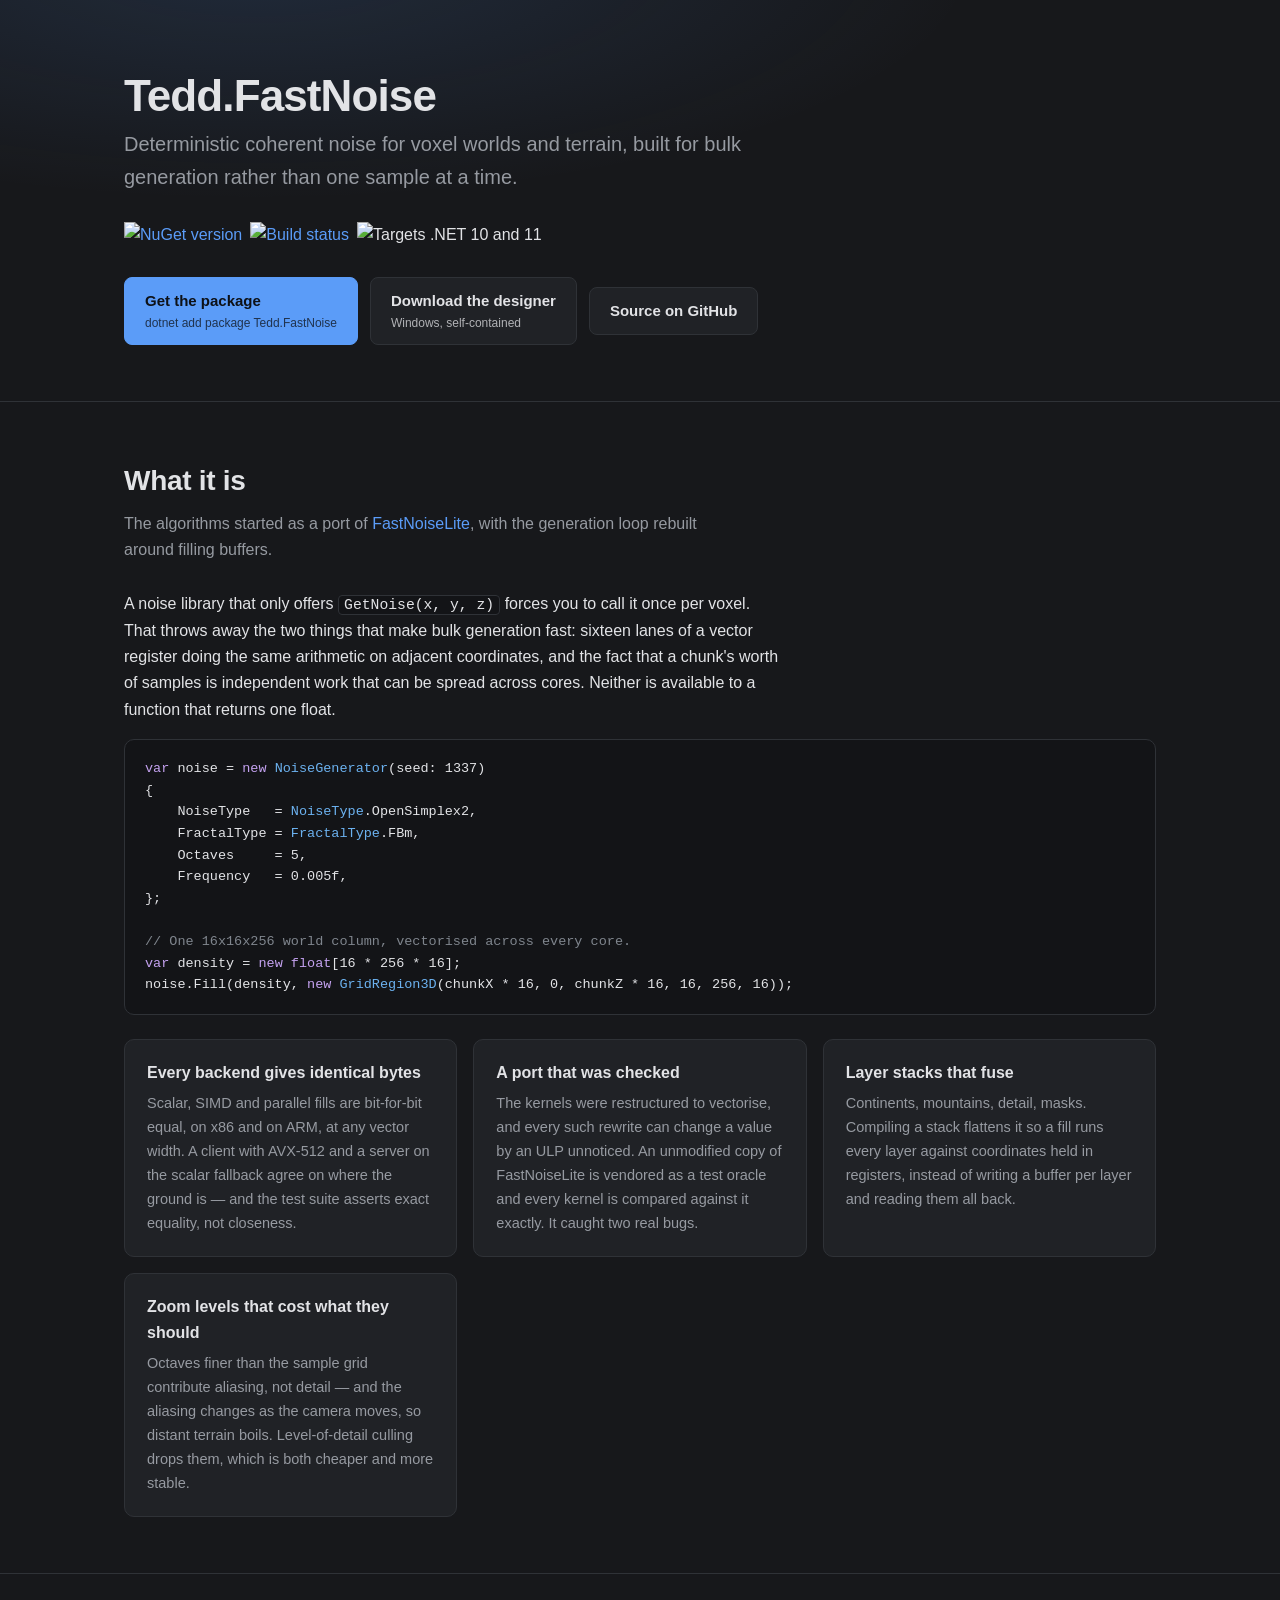
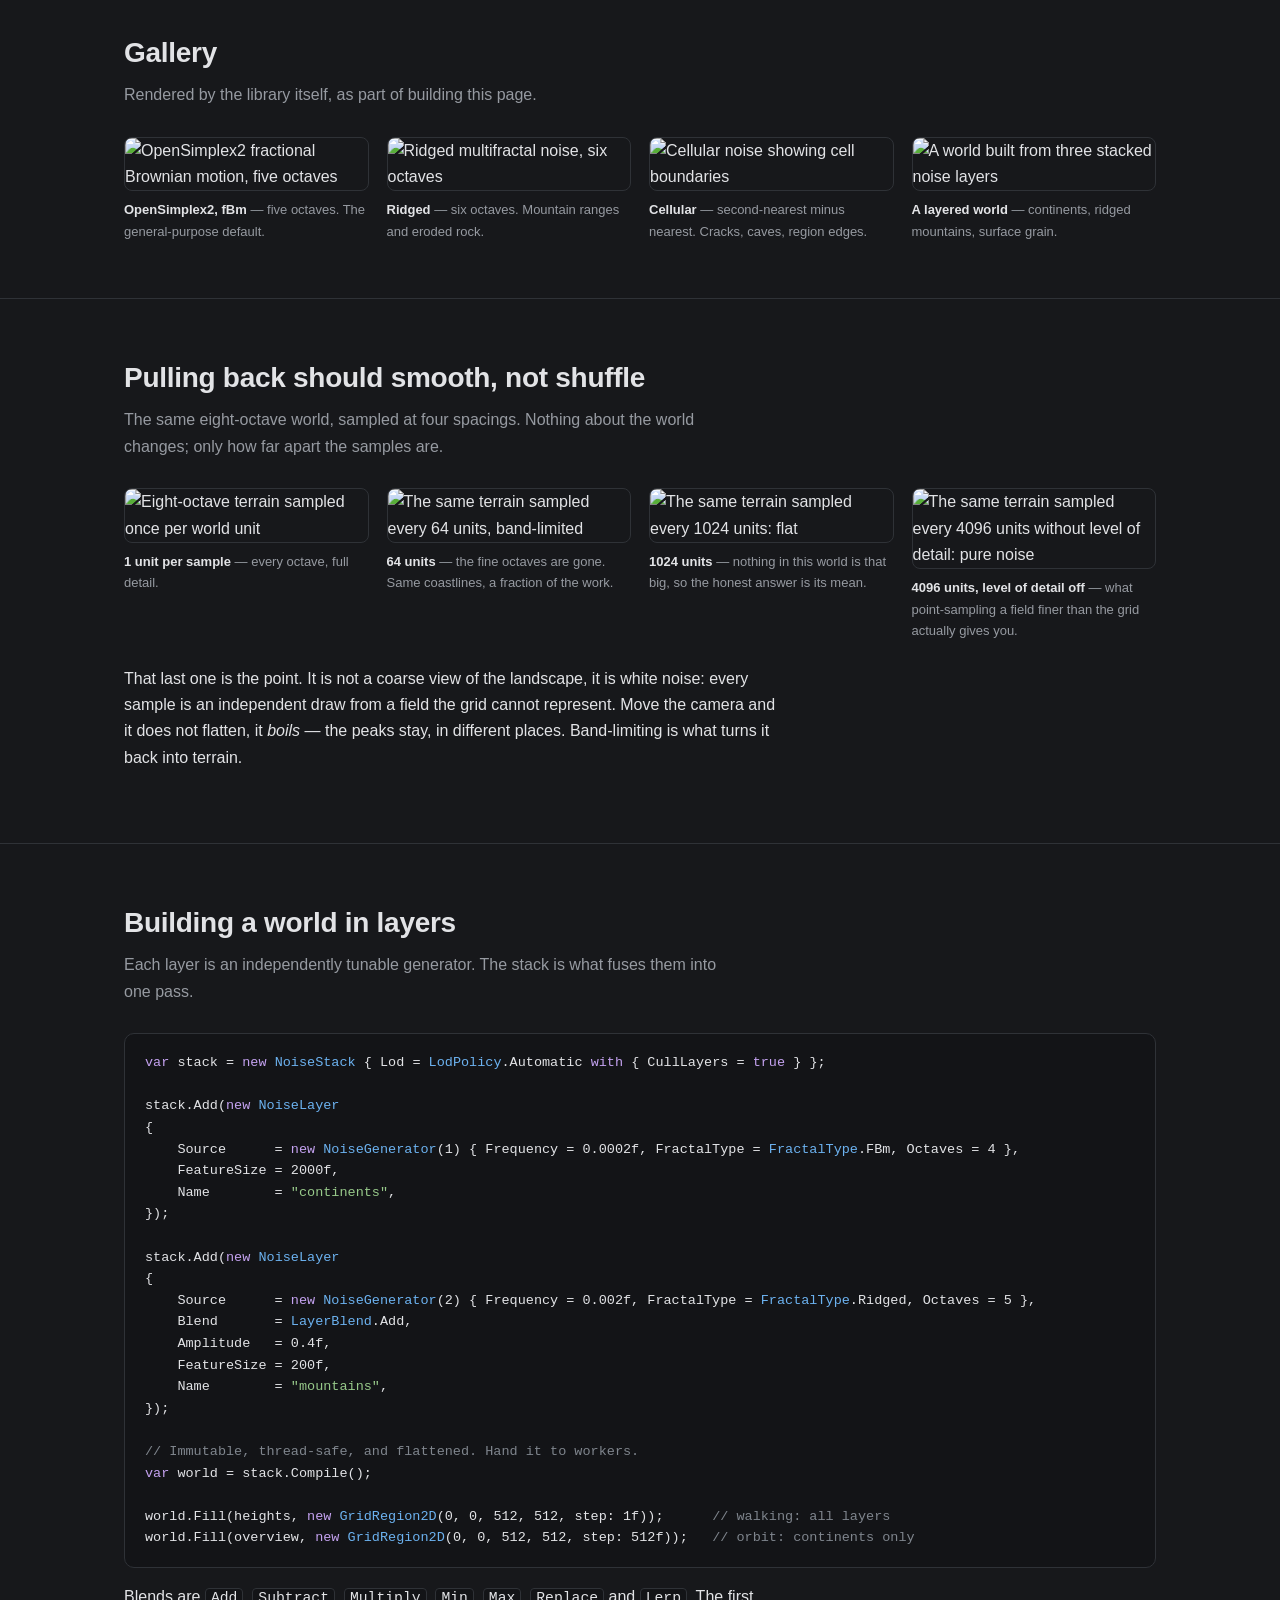
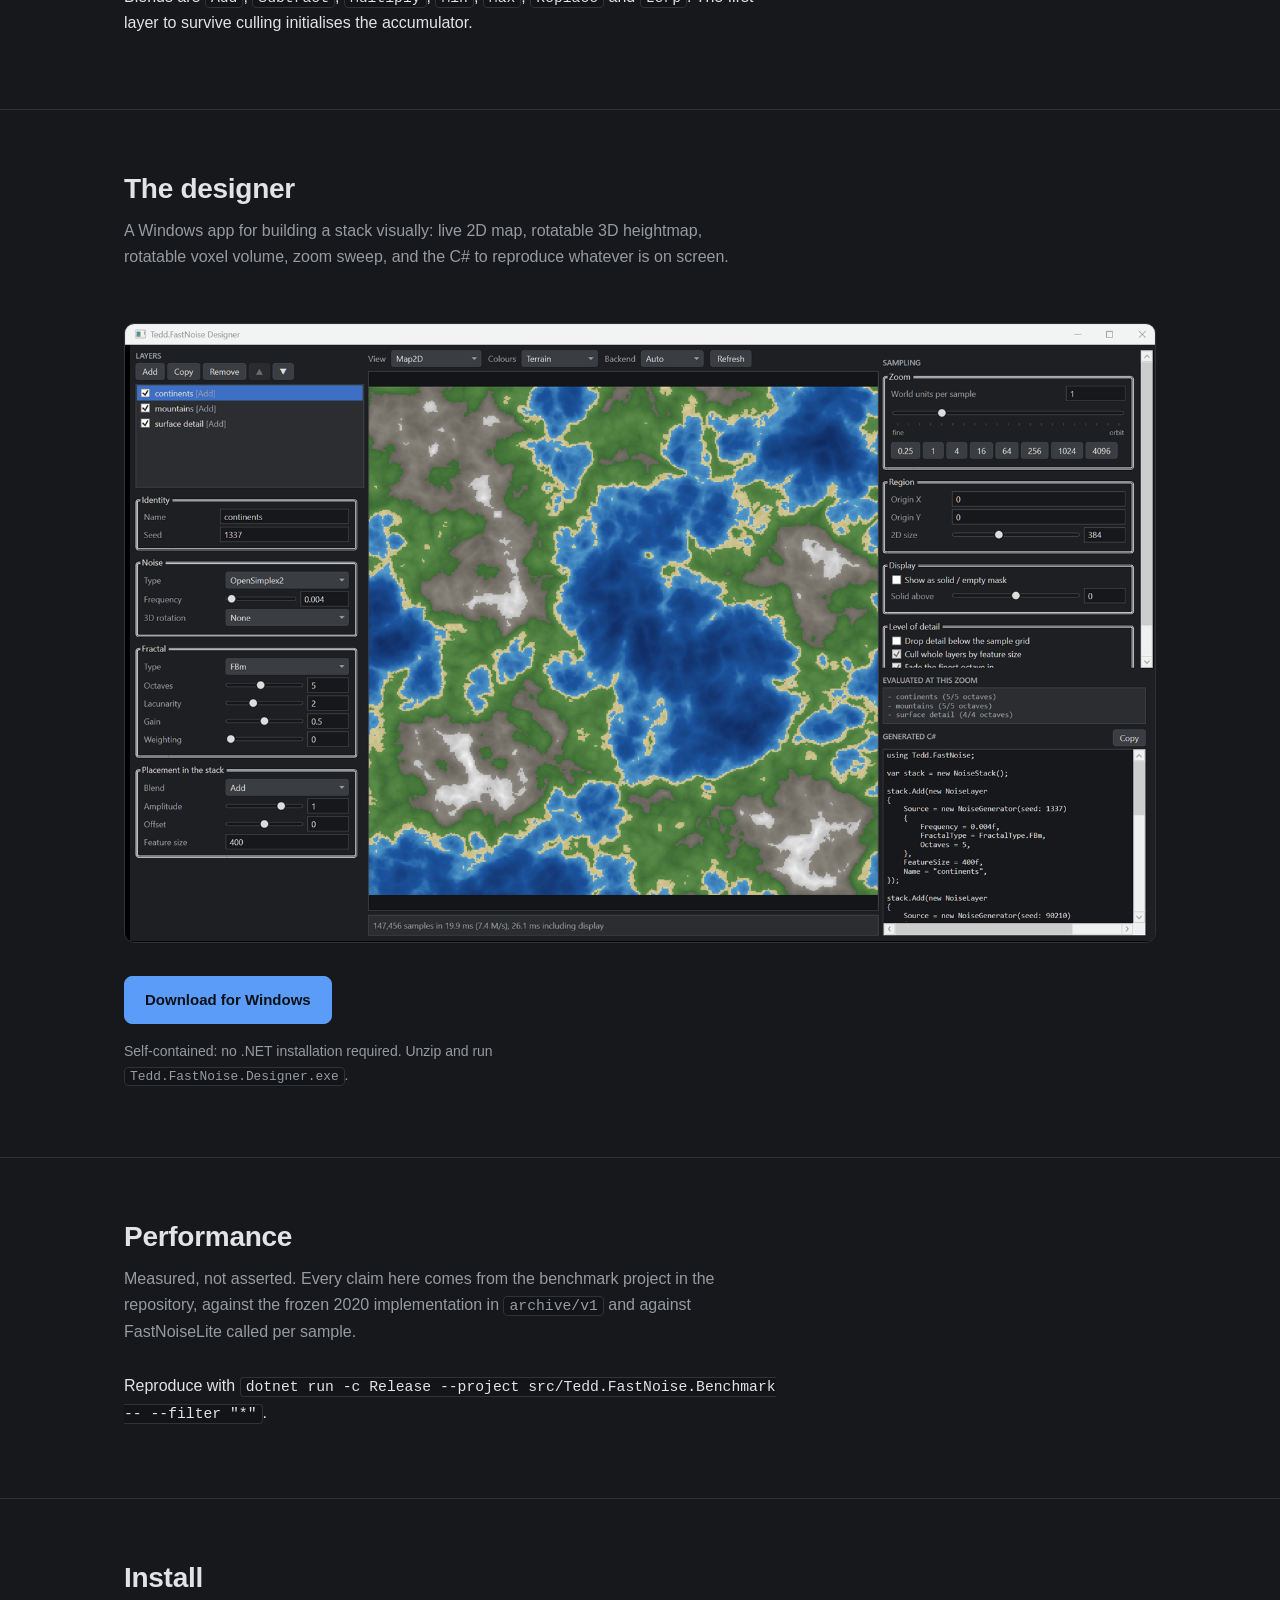
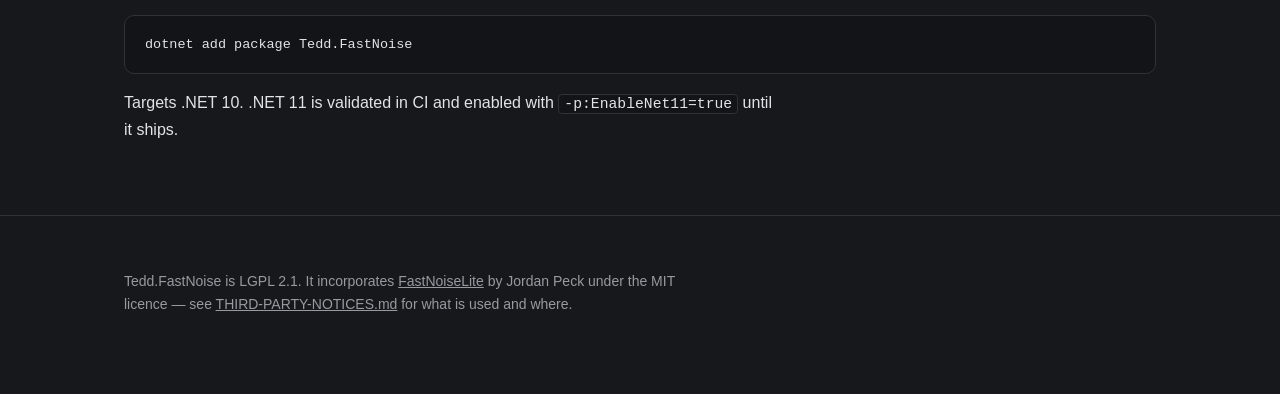
==== docs/index.html @ 41919109 "Keep fading past the base octave, so zooming out actually smooths Reported from the designer: at a s" ====
<!doctype html>
<html lang="en">
<head>
<meta charset="utf-8">
<meta name="viewport" content="width=device-width, initial-scale=1">
<title>Tedd.FastNoise — deterministic coherent noise for voxel worlds</title>
<meta name="description" content="Perlin, OpenSimplex2, Value and Cellular noise for .NET, built for bulk generation. SIMD and multi-core volume fills that are bit-identical across every backend.">
<link rel="stylesheet" href="style.css">
<link rel="icon" href="data:image/svg+xml,<svg xmlns='http://www.w3.org/2000/svg' viewBox='0 0 16 16'><rect width='16' height='16' fill='%235b9cf8'/></svg>">
</head>
<body>

<header class="hero">
  <div class="wrap">
    <h1>Tedd.FastNoise</h1>
    <p class="tagline">
      Deterministic coherent noise for voxel worlds and terrain, built for bulk generation rather than
      one sample at a time.
    </p>

    <div class="badges">
      <a href="https://www.nuget.org/packages/Tedd.FastNoise/"><img src="https://img.shields.io/nuget/v/Tedd.FastNoise.svg?style=flat-square&amp;color=5b9cf8" alt="NuGet version"></a>
      <a href="https://github.com/tedd/Tedd.FastNoise/actions/workflows/ci.yml"><img src="https://img.shields.io/github/actions/workflow/status/tedd/Tedd.FastNoise/ci.yml?style=flat-square&amp;label=build" alt="Build status"></a>
      <img src="https://img.shields.io/badge/.NET-10%20%7C%2011-5b9cf8?style=flat-square" alt="Targets .NET 10 and 11">
    </div>

    <div class="actions">
      <a class="button primary" href="https://www.nuget.org/packages/Tedd.FastNoise/">
        Get the package
        <span class="sub">dotnet add package Tedd.FastNoise</span>
      </a>
      <a class="button" href="https://github.com/tedd/Tedd.FastNoise/releases/latest/download/Tedd.FastNoise.Designer-win-x64.zip">
        Download the designer
        <span class="sub">Windows, self-contained</span>
      </a>
      <a class="button" href="https://github.com/tedd/Tedd.FastNoise">Source on GitHub</a>
    </div>
  </div>
</header>

<section id="what">
  <div class="wrap">
    <h2>What it is</h2>
    <p class="lede">
      The algorithms started as a port of
      <a href="https://github.com/Auburn/FastNoiseLite">FastNoiseLite</a>, with the generation loop
      rebuilt around filling buffers.
    </p>

    <p>
      A noise library that only offers <code>GetNoise(x, y, z)</code> forces you to call it once per
      voxel. That throws away the two things that make bulk generation fast: sixteen lanes of a
      vector register doing the same arithmetic on adjacent coordinates, and the fact that a chunk's
      worth of samples is independent work that can be spread across cores. Neither is available to
      a function that returns one float.
    </p>

    <pre><span class="k">var</span> noise = <span class="k">new</span> <span class="t">NoiseGenerator</span>(seed: 1337)
{
    NoiseType   = <span class="t">NoiseType</span>.OpenSimplex2,
    FractalType = <span class="t">FractalType</span>.FBm,
    Octaves     = 5,
    Frequency   = 0.005f,
};

<span class="c">// One 16x16x256 world column, vectorised across every core.</span>
<span class="k">var</span> density = <span class="k">new float</span>[16 * 256 * 16];
noise.Fill(density, <span class="k">new</span> <span class="t">GridRegion3D</span>(chunkX * 16, 0, chunkZ * 16, 16, 256, 16));</pre>

    <div class="cards">
      <div class="card">
        <h3>Every backend gives identical bytes</h3>
        <p>
          Scalar, SIMD and parallel fills are bit-for-bit equal, on x86 and on ARM, at any vector
          width. A client with AVX-512 and a server on the scalar fallback agree on where the ground
          is — and the test suite asserts exact equality, not closeness.
        </p>
      </div>
      <div class="card">
        <h3>A port that was checked</h3>
        <p>
          The kernels were restructured to vectorise, and every such rewrite can change a value by an
          ULP unnoticed. An unmodified copy of FastNoiseLite is vendored as a test oracle and every
          kernel is compared against it exactly. It caught two real bugs.
        </p>
      </div>
      <div class="card">
        <h3>Layer stacks that fuse</h3>
        <p>
          Continents, mountains, detail, masks. Compiling a stack flattens it so a fill runs every
          layer against coordinates held in registers, instead of writing a buffer per layer and
          reading them all back.
        </p>
      </div>
      <div class="card">
        <h3>Zoom levels that cost what they should</h3>
        <p>
          Octaves finer than the sample grid contribute aliasing, not detail — and the aliasing
          changes as the camera moves, so distant terrain boils. Level-of-detail culling drops them,
          which is both cheaper and more stable.
        </p>
      </div>
    </div>
  </div>
</section>

<section id="gallery">
  <div class="wrap">
    <h2>Gallery</h2>
    <p class="lede">Rendered by the library itself, as part of building this page.</p>

    <div class="gallery">
      <figure>
        <img src="gallery/opensimplex2.png" alt="OpenSimplex2 fractional Brownian motion, five octaves">
        <figcaption><strong>OpenSimplex2, fBm</strong> — five octaves. The general-purpose default.</figcaption>
      </figure>
      <figure>
        <img src="gallery/ridged.png" alt="Ridged multifractal noise, six octaves">
        <figcaption><strong>Ridged</strong> — six octaves. Mountain ranges and eroded rock.</figcaption>
      </figure>
      <figure>
        <img src="gallery/cellular.png" alt="Cellular noise showing cell boundaries">
        <figcaption><strong>Cellular</strong> — second-nearest minus nearest. Cracks, caves, region edges.</figcaption>
      </figure>
      <figure>
        <img src="gallery/layered-world.png" alt="A world built from three stacked noise layers">
        <figcaption><strong>A layered world</strong> — continents, ridged mountains, surface grain.</figcaption>
      </figure>
    </div>
  </div>
</section>

<section id="zoom">
  <div class="wrap">
    <h2>Pulling back should smooth, not shuffle</h2>
    <p class="lede">
      The same eight-octave world, sampled at four spacings. Nothing about the world changes; only
      how far apart the samples are.
    </p>

    <div class="gallery">
      <figure>
        <img src="gallery/lod-1.png" alt="Eight-octave terrain sampled once per world unit">
        <figcaption><strong>1 unit per sample</strong> &mdash; every octave, full detail.</figcaption>
      </figure>
      <figure>
        <img src="gallery/lod-64.png" alt="The same terrain sampled every 64 units, band-limited">
        <figcaption><strong>64 units</strong> &mdash; the fine octaves are gone. Same coastlines, a fraction of the work.</figcaption>
      </figure>
      <figure>
        <img src="gallery/lod-1024.png" alt="The same terrain sampled every 1024 units: flat">
        <figcaption><strong>1024 units</strong> &mdash; nothing in this world is that big, so the honest answer is its mean.</figcaption>
      </figure>
      <figure>
        <img src="gallery/lod-off-4096.png" alt="The same terrain sampled every 4096 units without level of detail: pure noise">
        <figcaption><strong>4096 units, level of detail off</strong> &mdash; what point-sampling a field finer than the grid actually gives you.</figcaption>
      </figure>
    </div>

    <p style="margin-top:24px">
      That last one is the point. It is not a coarse view of the landscape, it is white noise: every
      sample is an independent draw from a field the grid cannot represent. Move the camera and it
      does not flatten, it <em>boils</em> &mdash; the peaks stay, in different places. Band-limiting is
      what turns it back into terrain.
    </p>
  </div>
</section>

<section id="layers">
  <div class="wrap">
    <h2>Building a world in layers</h2>
    <p class="lede">
      Each layer is an independently tunable generator. The stack is what fuses them into one pass.
    </p>

    <pre><span class="k">var</span> stack = <span class="k">new</span> <span class="t">NoiseStack</span> { Lod = <span class="t">LodPolicy</span>.Automatic <span class="k">with</span> { CullLayers = <span class="k">true</span> } };

stack.Add(<span class="k">new</span> <span class="t">NoiseLayer</span>
{
    Source      = <span class="k">new</span> <span class="t">NoiseGenerator</span>(1) { Frequency = 0.0002f, FractalType = <span class="t">FractalType</span>.FBm, Octaves = 4 },
    FeatureSize = 2000f,
    Name        = <span class="s">"continents"</span>,
});

stack.Add(<span class="k">new</span> <span class="t">NoiseLayer</span>
{
    Source      = <span class="k">new</span> <span class="t">NoiseGenerator</span>(2) { Frequency = 0.002f, FractalType = <span class="t">FractalType</span>.Ridged, Octaves = 5 },
    Blend       = <span class="t">LayerBlend</span>.Add,
    Amplitude   = 0.4f,
    FeatureSize = 200f,
    Name        = <span class="s">"mountains"</span>,
});

<span class="c">// Immutable, thread-safe, and flattened. Hand it to workers.</span>
<span class="k">var</span> world = stack.Compile();

world.Fill(heights, <span class="k">new</span> <span class="t">GridRegion2D</span>(0, 0, 512, 512, step: 1f));      <span class="c">// walking: all layers</span>
world.Fill(overview, <span class="k">new</span> <span class="t">GridRegion2D</span>(0, 0, 512, 512, step: 512f));   <span class="c">// orbit: continents only</span></pre>

    <p>
      Blends are <code>Add</code>, <code>Subtract</code>, <code>Multiply</code>, <code>Min</code>,
      <code>Max</code>, <code>Replace</code> and <code>Lerp</code>. The first layer to survive culling
      initialises the accumulator.
    </p>
  </div>
</section>

<section id="designer">
  <div class="wrap">
    <h2>The designer</h2>
    <p class="lede">
      A Windows app for building a stack visually: live 2D map, rotatable 3D heightmap, rotatable
      voxel volume, zoom sweep, and the C# to reproduce whatever is on screen.
    </p>

    <img class="shot" src="designer.png" alt="The Tedd.FastNoise designer showing a layered terrain map, layer settings and generated C# code">

    <p style="margin-top:24px">
      <a class="button primary" href="https://github.com/tedd/Tedd.FastNoise/releases/latest/download/Tedd.FastNoise.Designer-win-x64.zip">Download for Windows</a>
    </p>
    <p style="color:var(--muted);font-size:14px">
      Self-contained: no .NET installation required. Unzip and run
      <code>Tedd.FastNoise.Designer.exe</code>.
    </p>
  </div>
</section>

<section id="performance">
  <div class="wrap">
    <h2>Performance</h2>
    <p class="lede">
      Measured, not asserted. Every claim here comes from the benchmark project in the repository,
      against the frozen 2020 implementation in <code>archive/v1</code> and against FastNoiseLite
      called per sample.
    </p>

    <!-- PERFORMANCE_TABLE -->

    <p style="margin-top:24px">
      Reproduce with
      <code>dotnet run -c Release --project src/Tedd.FastNoise.Benchmark -- --filter "*"</code>.
    </p>
  </div>
</section>

<section id="install">
  <div class="wrap">
    <h2>Install</h2>
    <pre>dotnet add package Tedd.FastNoise</pre>
    <p>
      Targets .NET 10. .NET 11 is validated in CI and enabled with
      <code>-p:EnableNet11=true</code> until it ships.
    </p>
  </div>
</section>

<footer>
  <div class="wrap">
    <p>
      Tedd.FastNoise is LGPL 2.1. It incorporates
      <a href="https://github.com/Auburn/FastNoiseLite">FastNoiseLite</a> by Jordan Peck under the
      MIT licence — see
      <a href="https://github.com/tedd/Tedd.FastNoise/blob/master/THIRD-PARTY-NOTICES.md">THIRD-PARTY-NOTICES.md</a>
      for what is used and where.
    </p>
  </div>
</footer>

</body>
</html>
---- docs/style.css ----
:root {
    color-scheme: dark;

    --bg: #17181b;
    --bg-raised: #202226;
    --bg-code: #131417;
    --border: #2f3237;
    --text: #e2e3e6;
    --muted: #969aa1;
    --accent: #5b9cf8;
    --accent-dim: #2b4a78;
    --green: #6cc47f;

    --radius: 10px;
    --measure: 1080px;
}

* {
    box-sizing: border-box;
}

html {
    scroll-behavior: smooth;
}

body {
    margin: 0;
    background: var(--bg);
    color: var(--text);
    font: 16px/1.65 -apple-system, BlinkMacSystemFont, "Segoe UI", Roboto, "Helvetica Neue", Arial, sans-serif;
    -webkit-font-smoothing: antialiased;
}

a {
    color: var(--accent);
    text-decoration: none;
}

a:hover {
    text-decoration: underline;
}

.wrap {
    max-width: var(--measure);
    margin: 0 auto;
    padding: 0 24px;
}

/* ---------------------------------------------------------------- header */

header.hero {
    border-bottom: 1px solid var(--border);
    background:
        radial-gradient(1200px 400px at 20% -10%, rgba(91, 156, 248, 0.14), transparent 60%),
        var(--bg);
    padding: 72px 0 56px;
}

.hero h1 {
    margin: 0 0 8px;
    font-size: 44px;
    letter-spacing: -0.02em;
    line-height: 1.1;
}

.hero .tagline {
    margin: 0 0 28px;
    font-size: 20px;
    color: var(--muted);
    max-width: 60ch;
}

.badges {
    display: flex;
    gap: 8px;
    flex-wrap: wrap;
    margin-bottom: 28px;
}

.actions {
    display: flex;
    gap: 12px;
    flex-wrap: wrap;
    align-items: center;
}

.button {
    display: inline-block;
    padding: 11px 20px;
    border-radius: 8px;
    border: 1px solid var(--border);
    background: var(--bg-raised);
    color: var(--text);
    font-weight: 600;
    font-size: 15px;
}

.button:hover {
    background: #282b30;
    text-decoration: none;
}

.button.primary {
    background: var(--accent);
    border-color: var(--accent);
    color: #0d1117;
}

.button.primary:hover {
    background: #74acfa;
}

.button .sub {
    display: block;
    font-weight: 400;
    font-size: 12px;
    opacity: 0.75;
}

/* ---------------------------------------------------------------- layout */

section {
    padding: 56px 0;
    border-bottom: 1px solid var(--border);
}

section:last-of-type {
    border-bottom: none;
}

h2 {
    margin: 0 0 6px;
    font-size: 28px;
    letter-spacing: -0.01em;
}

h3 {
    margin: 28px 0 8px;
    font-size: 18px;
}

.lede {
    color: var(--muted);
    margin: 0 0 28px;
    max-width: 70ch;
}

p {
    max-width: 74ch;
}

/* ---------------------------------------------------------------- code */

pre {
    background: var(--bg-code);
    border: 1px solid var(--border);
    border-radius: var(--radius);
    padding: 18px 20px;
    overflow-x: auto;
    font: 13.5px/1.6 ui-monospace, SFMono-Regular, "SF Mono", Menlo, Consolas, monospace;
}

code {
    font-family: ui-monospace, SFMono-Regular, "SF Mono", Menlo, Consolas, monospace;
    font-size: 0.92em;
}

p code,
li code,
td code {
    background: var(--bg-code);
    border: 1px solid var(--border);
    border-radius: 4px;
    padding: 1px 5px;
}

pre .c {
    color: #7f858d;
}

pre .k {
    color: #c4a2f0;
}

pre .s {
    color: #97c98a;
}

pre .t {
    color: #6cb2f0;
}

/* ---------------------------------------------------------------- cards */

.cards {
    display: grid;
    grid-template-columns: repeat(auto-fit, minmax(280px, 1fr));
    gap: 16px;
    margin-top: 24px;
}

.card {
    background: var(--bg-raised);
    border: 1px solid var(--border);
    border-radius: var(--radius);
    padding: 20px 22px;
}

.card h3 {
    margin: 0 0 6px;
    font-size: 16px;
}

.card p {
    margin: 0;
    color: var(--muted);
    font-size: 14.5px;
}

/* ---------------------------------------------------------------- gallery */

.gallery {
    display: grid;
    grid-template-columns: repeat(auto-fit, minmax(220px, 1fr));
    gap: 18px;
    margin-top: 24px;
}

.gallery figure {
    margin: 0;
}

.gallery img {
    width: 100%;
    display: block;
    border-radius: 8px;
    border: 1px solid var(--border);
    image-rendering: auto;
}

.gallery figcaption {
    margin-top: 8px;
    font-size: 13px;
    color: var(--muted);
}

.gallery figcaption strong {
    color: var(--text);
    font-weight: 600;
}

.shot {
    width: 100%;
    border-radius: var(--radius);
    border: 1px solid var(--border);
    margin-top: 24px;
}

/* ---------------------------------------------------------------- tables */

.scroll {
    overflow-x: auto;
}

table {
    border-collapse: collapse;
    width: 100%;
    margin-top: 20px;
    font-size: 14.5px;
}

th,
td {
    text-align: left;
    padding: 9px 14px;
    border-bottom: 1px solid var(--border);
    white-space: nowrap;
}

th {
    color: var(--muted);
    font-weight: 600;
    font-size: 13px;
    text-transform: uppercase;
    letter-spacing: 0.04em;
}

tbody tr:hover {
    background: var(--bg-raised);
}

td.num {
    text-align: right;
    font-variant-numeric: tabular-nums;
}

.win {
    color: var(--green);
    font-weight: 600;
}

/* ---------------------------------------------------------------- footer */

footer {
    padding: 40px 0 64px;
    color: var(--muted);
    font-size: 14px;
    border-top: 1px solid var(--border);
}

footer a {
    color: var(--muted);
    text-decoration: underline;
}

@media (max-width: 640px) {
    .hero h1 {
        font-size: 34px;
    }

    .hero .tagline {
        font-size: 17px;
    }
}
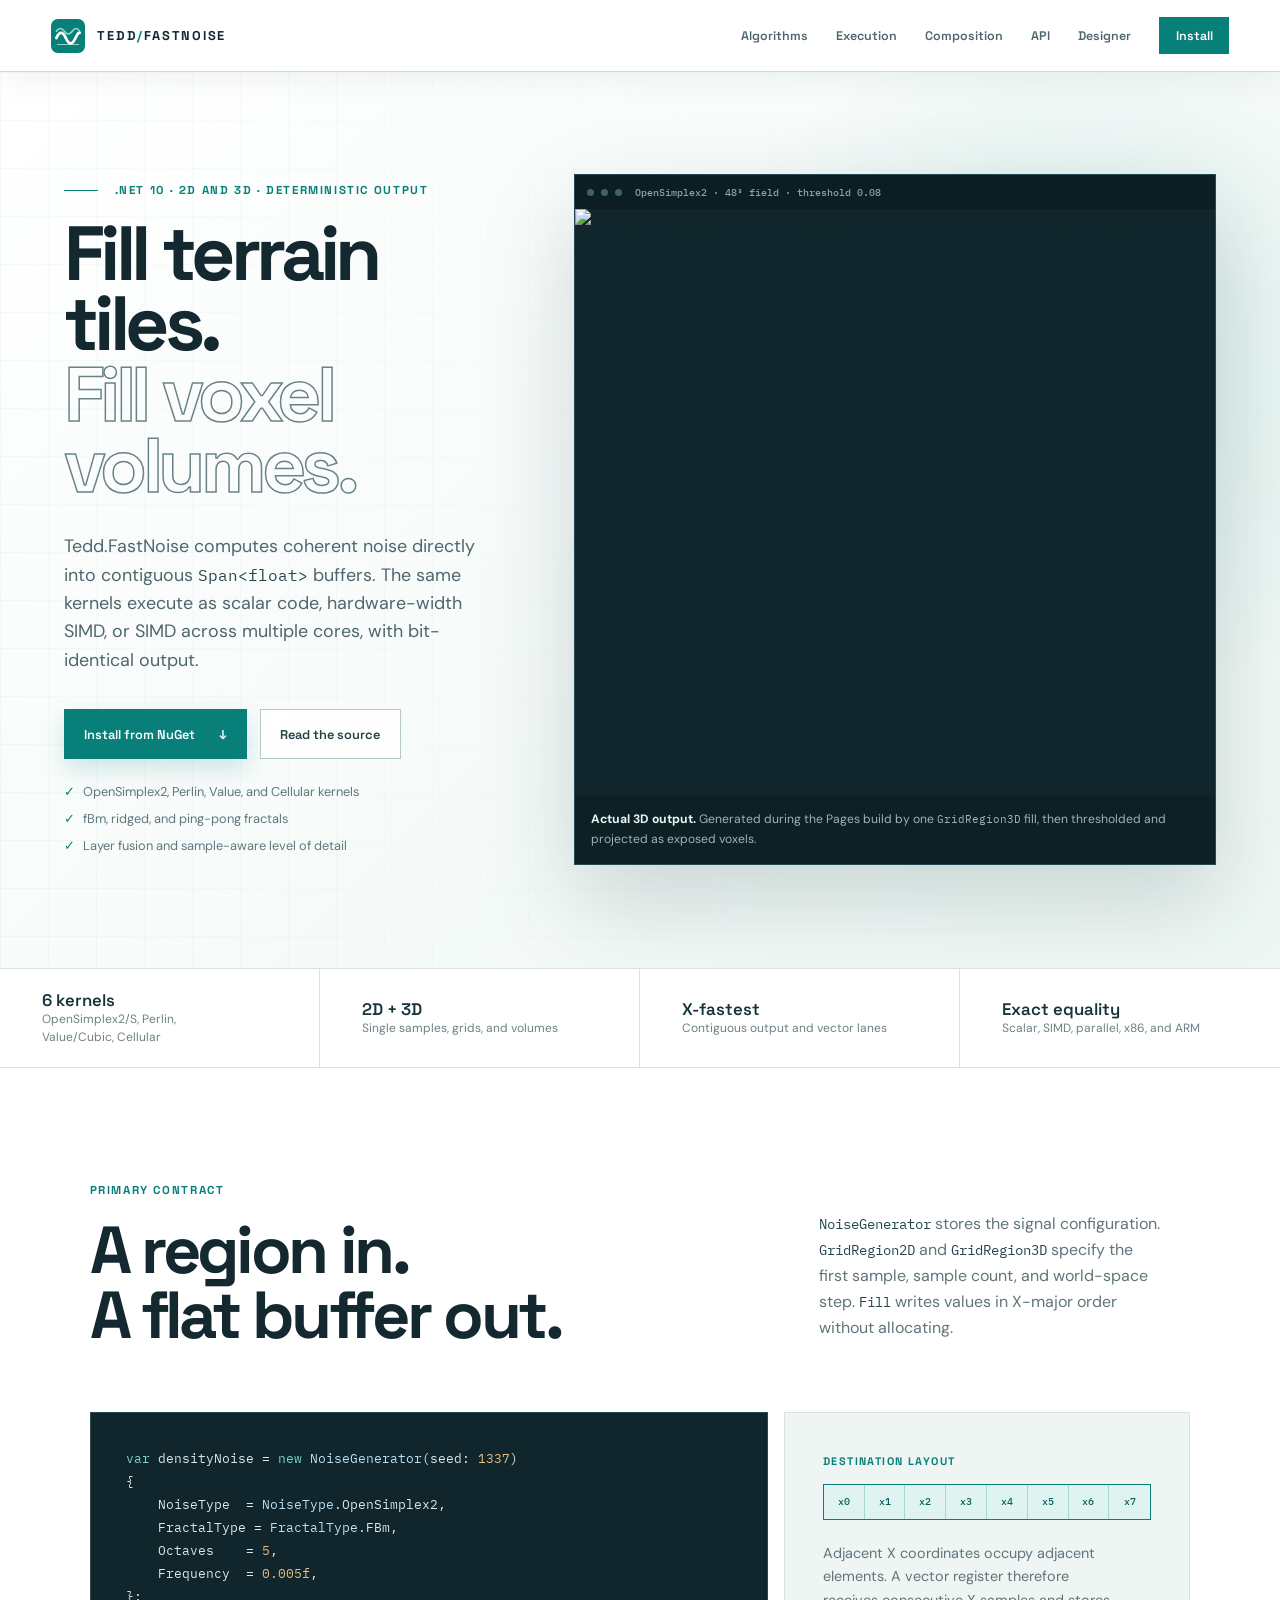
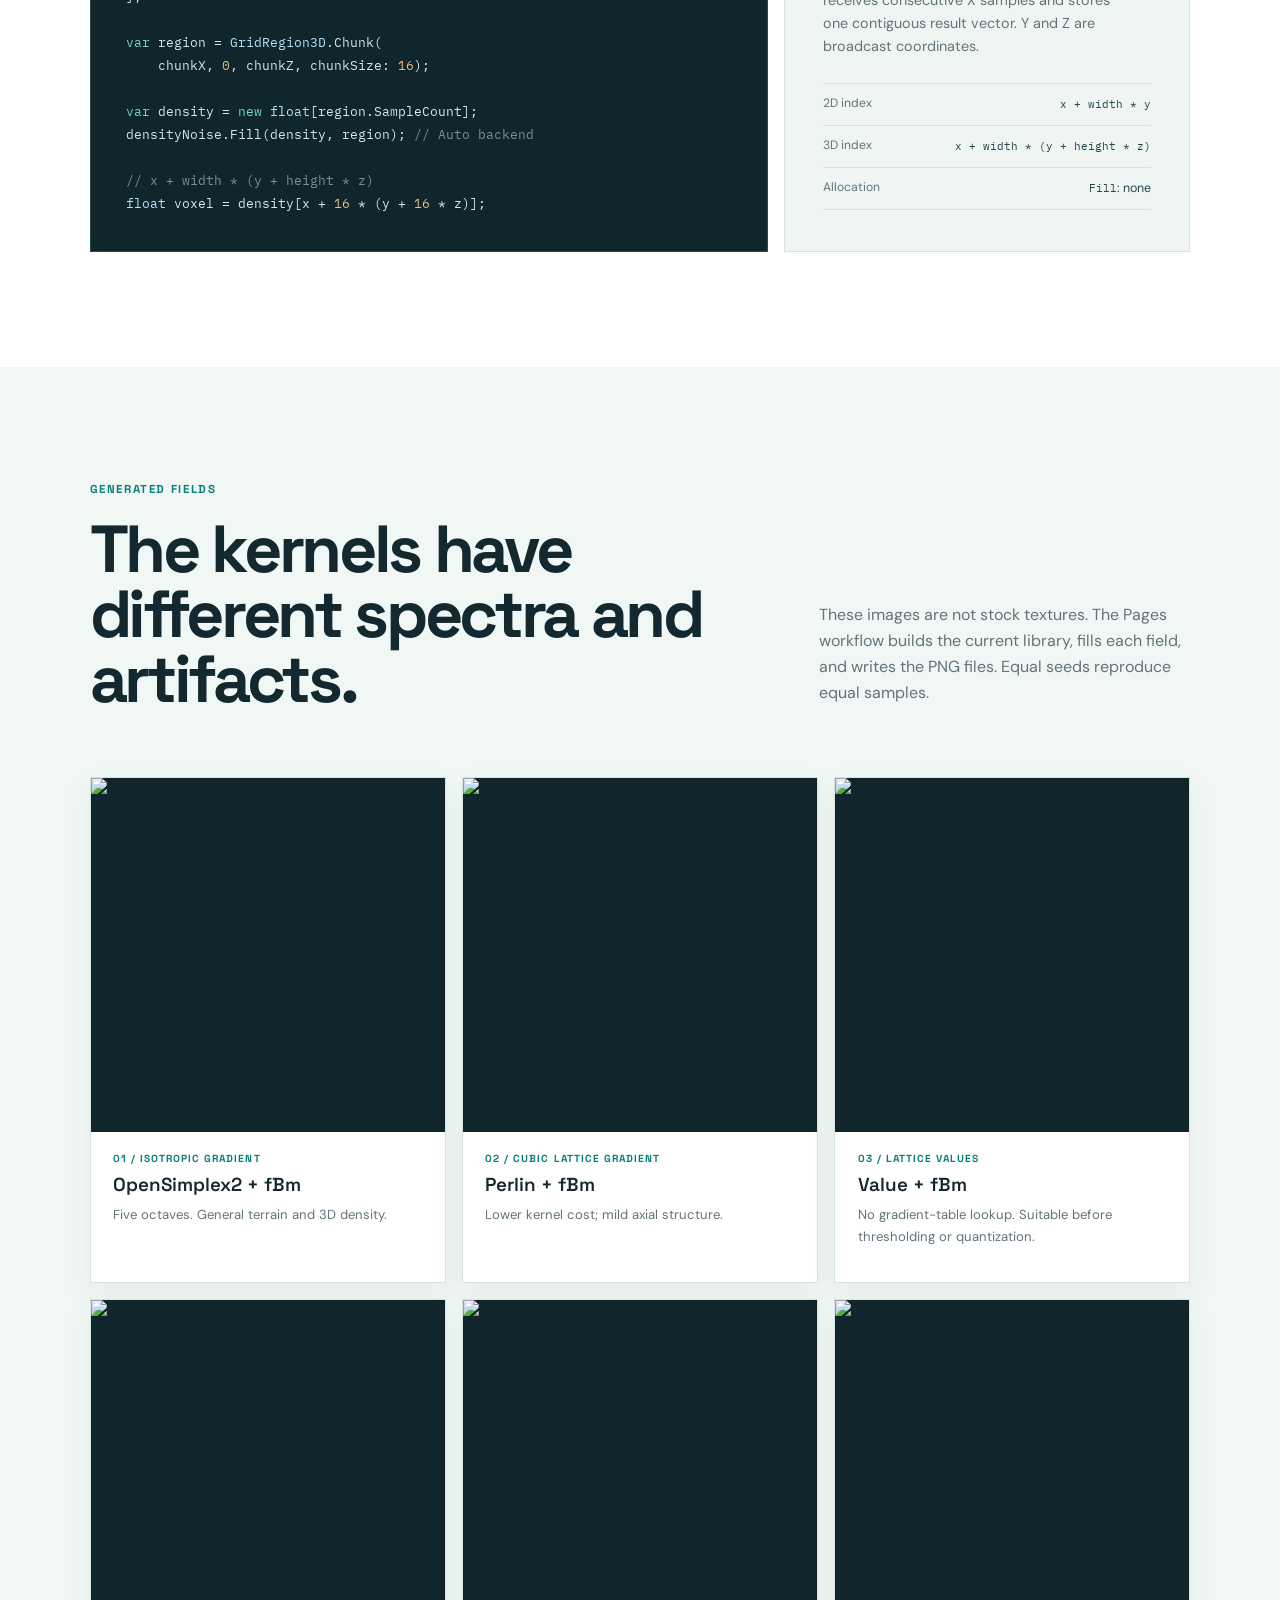
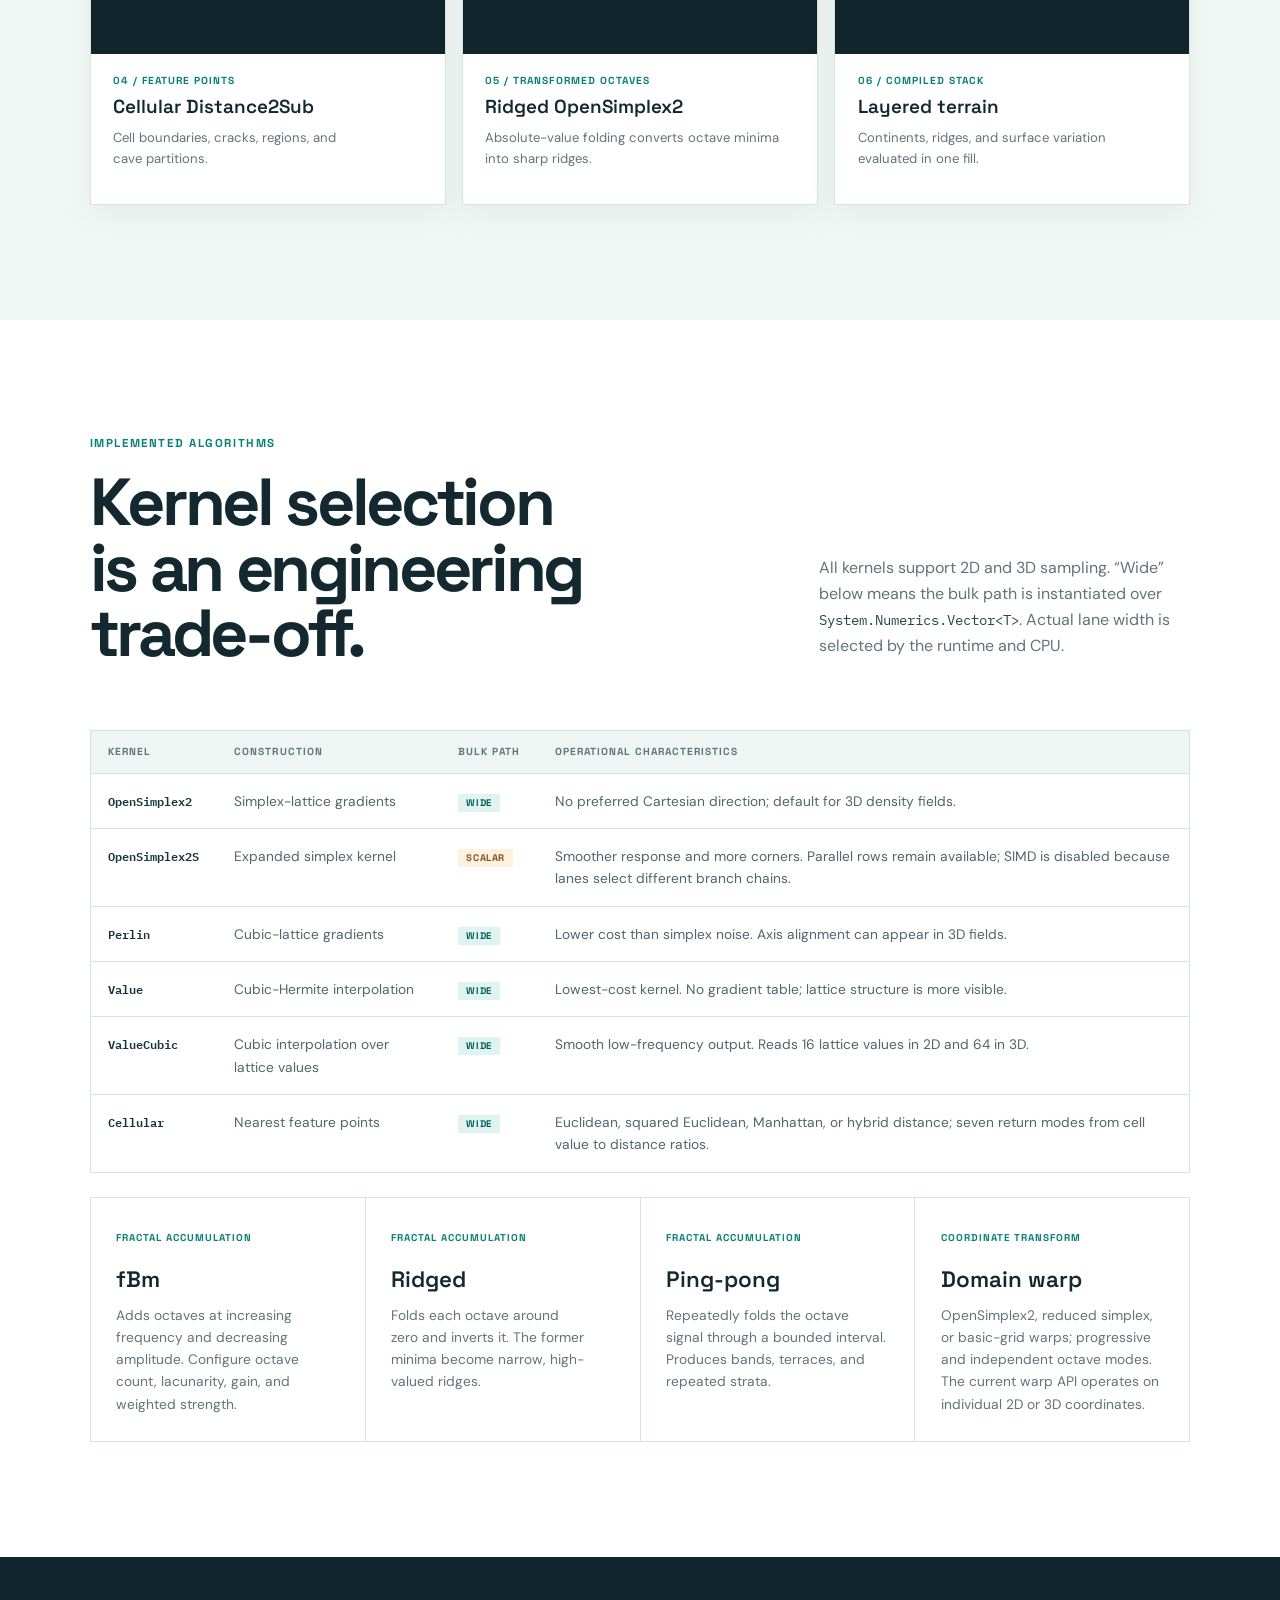
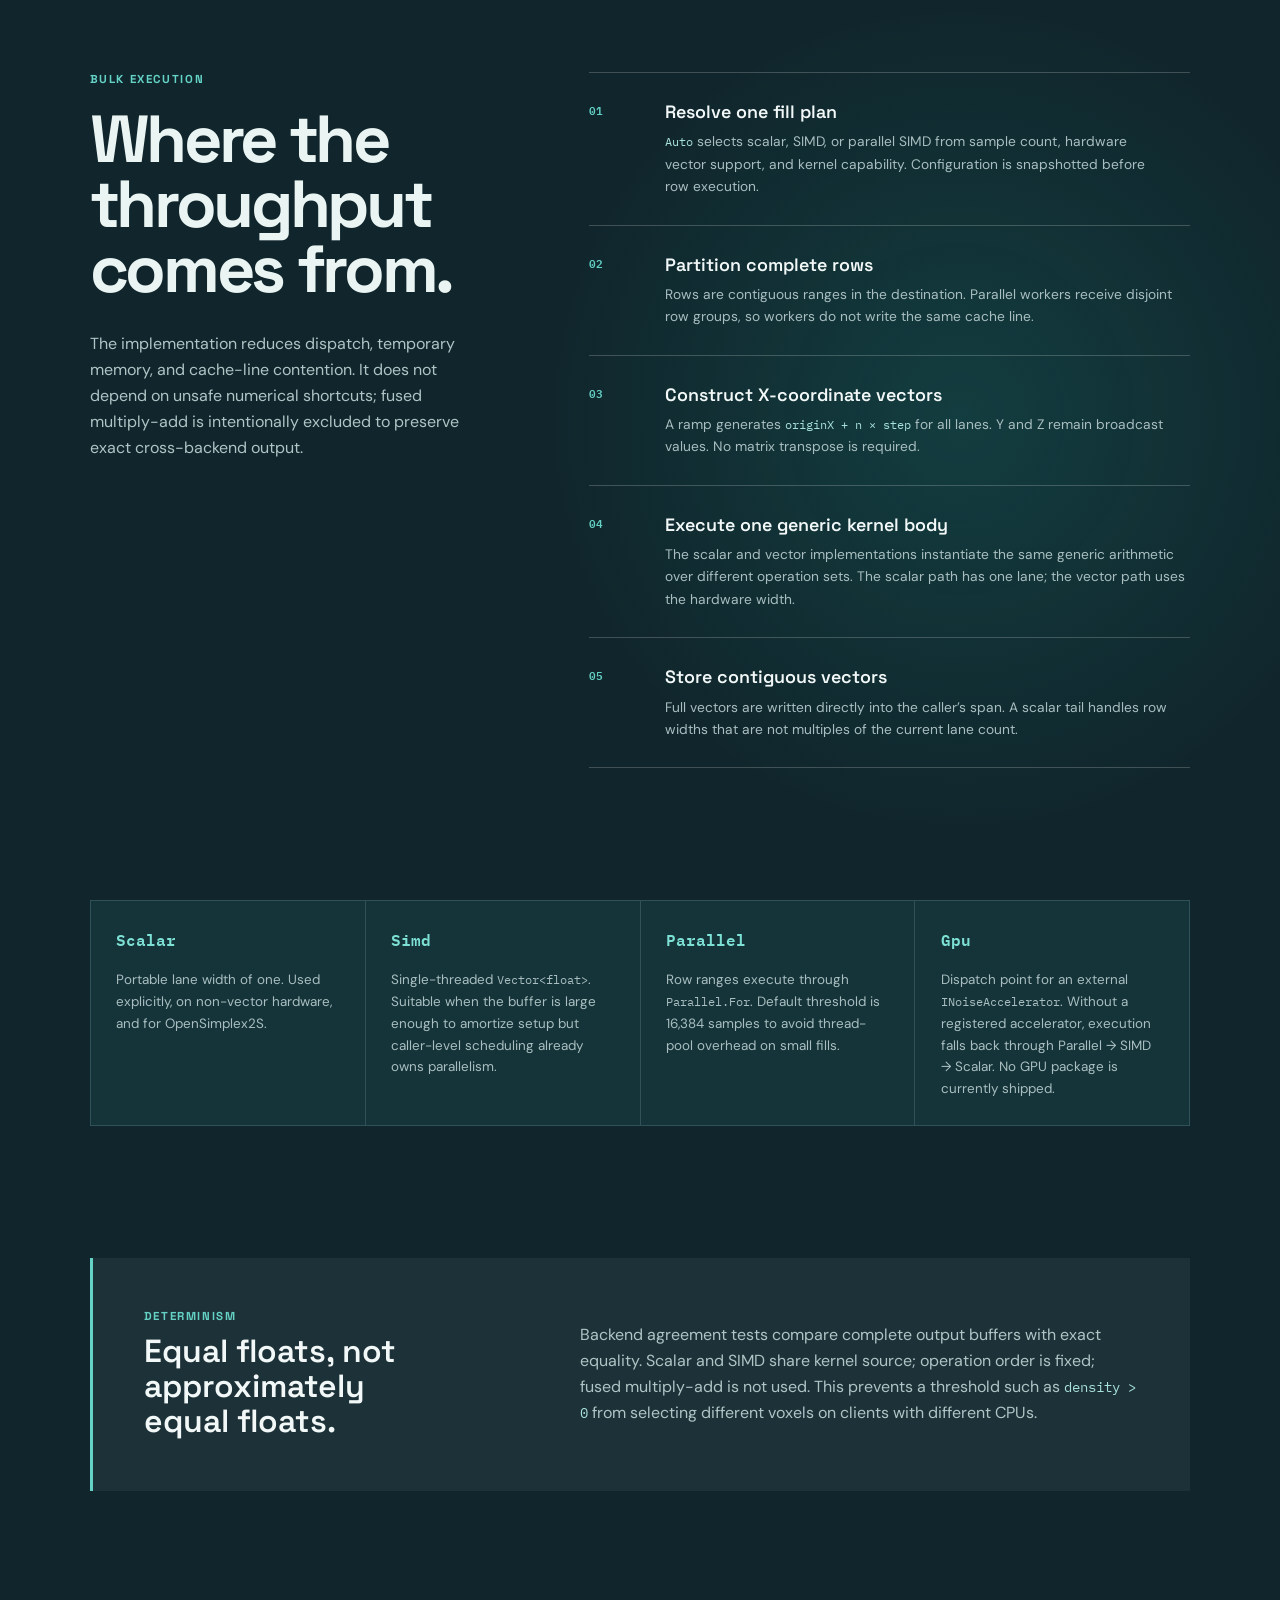
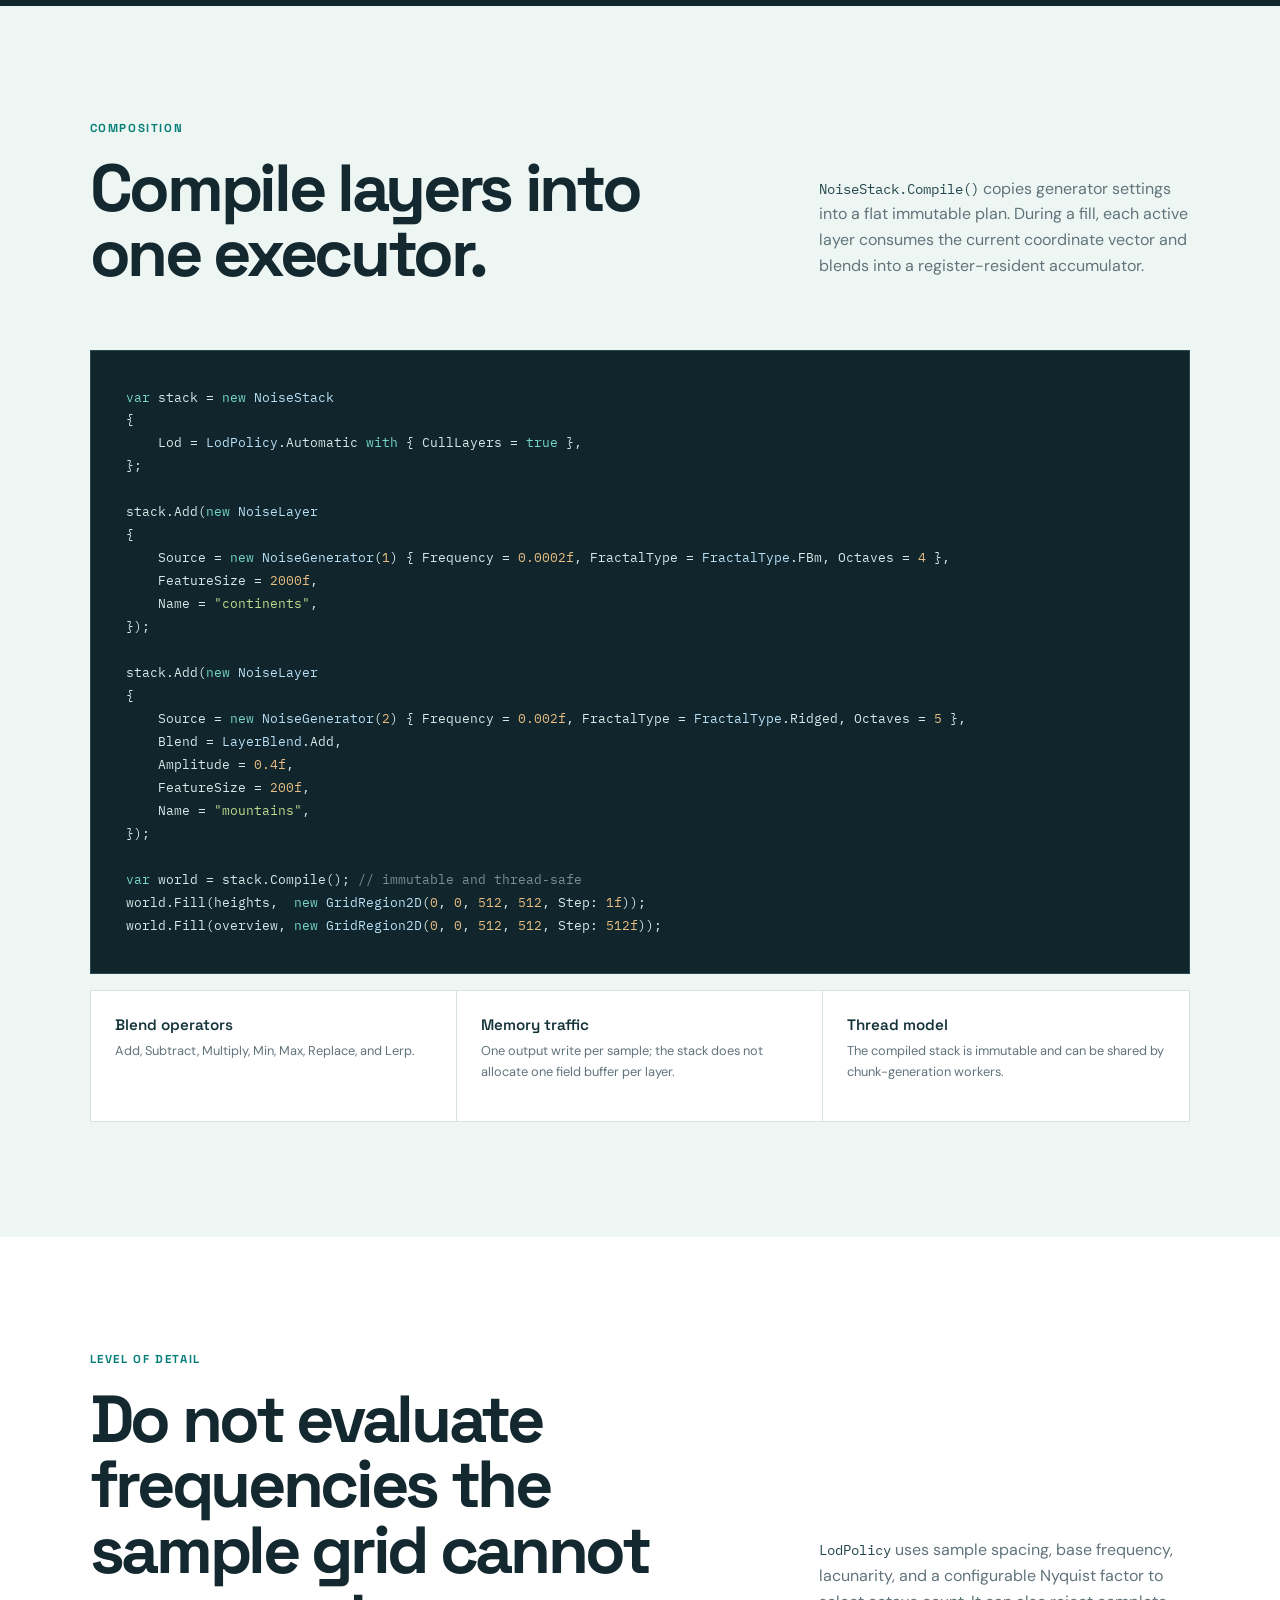
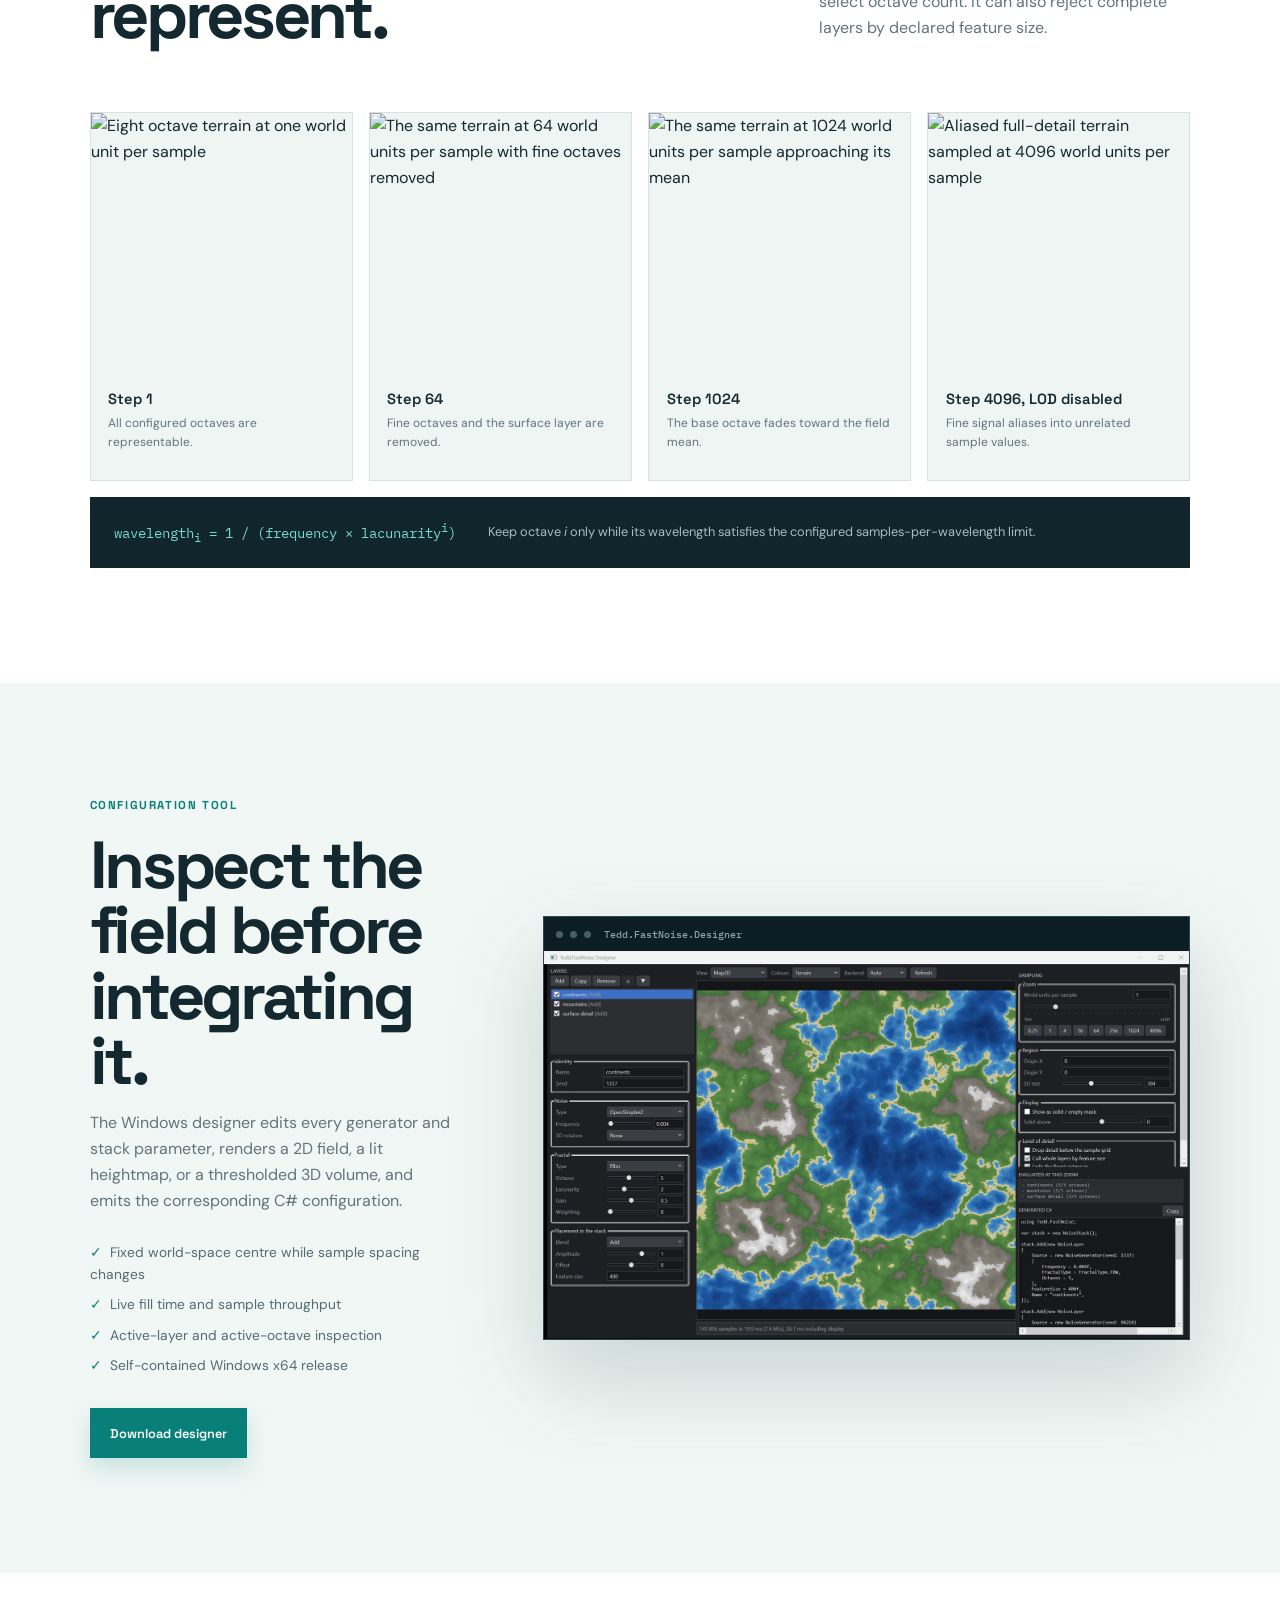
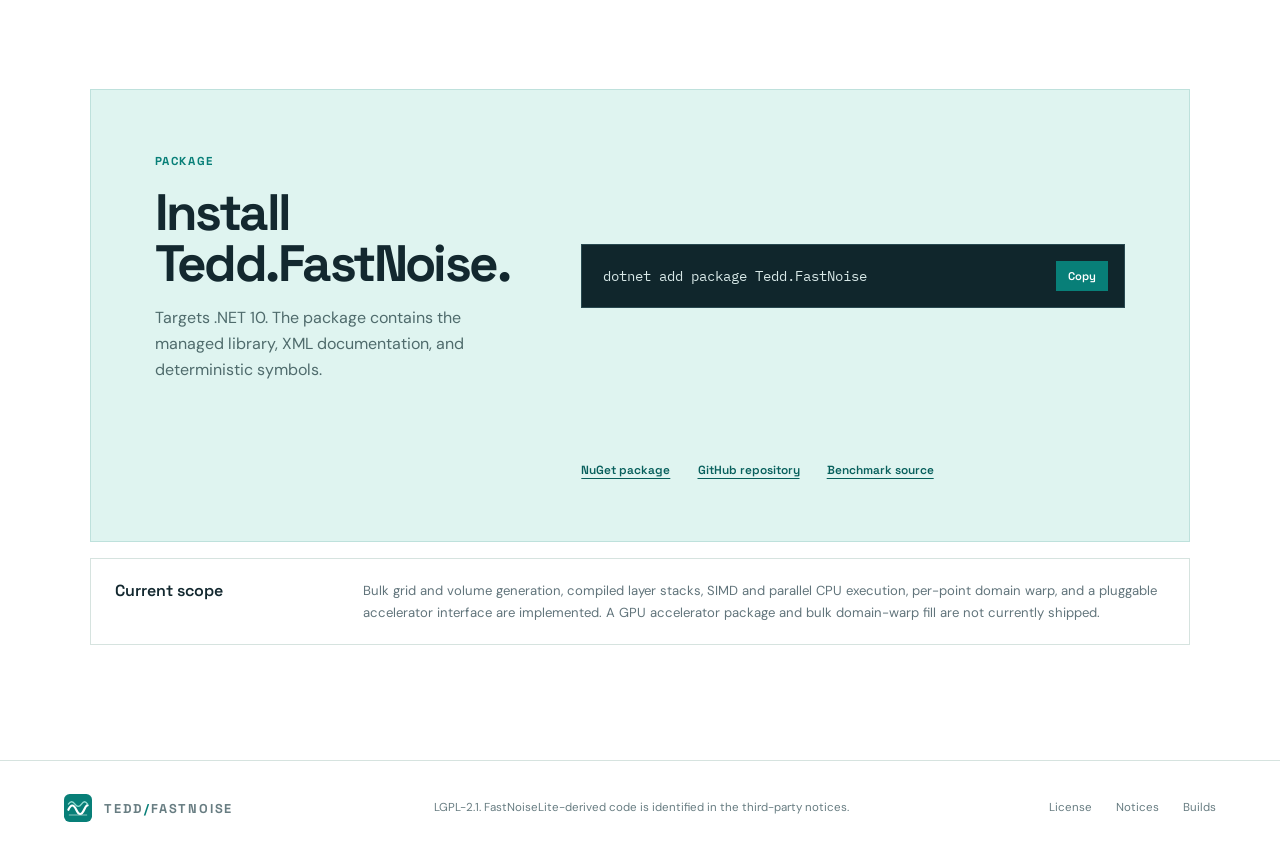
==== commit 5887e848: "Publish package and technical documentation" ====
--- a/docs/index.html
+++ b/docs/index.html
@@ -1,270 +1,308 @@
 <!doctype html>
 <html lang="en">
 <head>
-<meta charset="utf-8">
-<meta name="viewport" content="width=device-width, initial-scale=1">
-<title>Tedd.FastNoise — deterministic coherent noise for voxel worlds</title>
-<meta name="description" content="Perlin, OpenSimplex2, Value and Cellular noise for .NET, built for bulk generation. SIMD and multi-core volume fills that are bit-identical across every backend.">
-<link rel="stylesheet" href="style.css">
-<link rel="icon" href="data:image/svg+xml,<svg xmlns='http://www.w3.org/2000/svg' viewBox='0 0 16 16'><rect width='16' height='16' fill='%235b9cf8'/></svg>">
+  <meta charset="utf-8">
+  <meta name="viewport" content="width=device-width, initial-scale=1">
+  <meta name="theme-color" content="#f7faf9">
+  <meta name="description" content="Tedd.FastNoise is a deterministic .NET coherent-noise library for bulk 2D terrain and 3D voxel generation using scalar, SIMD, and parallel execution.">
+  <title>Tedd.FastNoise — deterministic bulk noise for .NET</title>
+  <link rel="icon" href="assets/noise-mark.svg" type="image/svg+xml">
+  <script>document.documentElement.classList.add('js')</script>
+  <link rel="stylesheet" href="style.css">
+  <script src="app.js" defer></script>
 </head>
 <body>
-
-<header class="hero">
-  <div class="wrap">
-    <h1>Tedd.FastNoise</h1>
-    <p class="tagline">
-      Deterministic coherent noise for voxel worlds and terrain, built for bulk generation rather than
-      one sample at a time.
-    </p>
-
-    <div class="badges">
-      <a href="https://www.nuget.org/packages/Tedd.FastNoise/"><img src="https://img.shields.io/nuget/v/Tedd.FastNoise.svg?style=flat-square&amp;color=5b9cf8" alt="NuGet version"></a>
-      <a href="https://github.com/tedd/Tedd.FastNoise/actions/workflows/ci.yml"><img src="https://img.shields.io/github/actions/workflow/status/tedd/Tedd.FastNoise/ci.yml?style=flat-square&amp;label=build" alt="Build status"></a>
-      <img src="https://img.shields.io/badge/.NET-10%20%7C%2011-5b9cf8?style=flat-square" alt="Targets .NET 10 and 11">
-    </div>
-
-    <div class="actions">
-      <a class="button primary" href="https://www.nuget.org/packages/Tedd.FastNoise/">
-        Get the package
-        <span class="sub">dotnet add package Tedd.FastNoise</span>
-      </a>
-      <a class="button" href="https://github.com/tedd/Tedd.FastNoise/releases/latest/download/Tedd.FastNoise.Designer-win-x64.zip">
-        Download the designer
-        <span class="sub">Windows, self-contained</span>
-      </a>
-      <a class="button" href="https://github.com/tedd/Tedd.FastNoise">Source on GitHub</a>
-    </div>
-  </div>
-</header>
-
-<section id="what">
-  <div class="wrap">
-    <h2>What it is</h2>
-    <p class="lede">
-      The algorithms started as a port of
-      <a href="https://github.com/Auburn/FastNoiseLite">FastNoiseLite</a>, with the generation loop
-      rebuilt around filling buffers.
-    </p>
-
-    <p>
-      A noise library that only offers <code>GetNoise(x, y, z)</code> forces you to call it once per
-      voxel. That throws away the two things that make bulk generation fast: sixteen lanes of a
-      vector register doing the same arithmetic on adjacent coordinates, and the fact that a chunk's
-      worth of samples is independent work that can be spread across cores. Neither is available to
-      a function that returns one float.
-    </p>
-
-    <pre><span class="k">var</span> noise = <span class="k">new</span> <span class="t">NoiseGenerator</span>(seed: 1337)
+  <a class="skip-link" href="#main">Skip to content</a>
+
+  <header class="site-header">
+    <a class="brand" href="#top" aria-label="Tedd.FastNoise home">
+      <img src="assets/noise-mark.svg" width="34" height="34" alt="">
+      <span>TEDD<span class="brand-slash">/</span>FASTNOISE</span>
+    </a>
+    <nav aria-label="Primary navigation">
+      <a href="#algorithms">Algorithms</a>
+      <a href="#execution">Execution</a>
+      <a href="#composition">Composition</a>
+      <a href="#api">API</a>
+      <a href="#designer">Designer</a>
+      <a class="nav-cta" href="#install">Install</a>
+    </nav>
+  </header>
+
+  <main id="main">
+    <section class="hero" id="top">
+      <div class="hero-grid" aria-hidden="true"></div>
+      <div class="hero-copy">
+        <p class="eyebrow"><span></span> .NET 10 · 2D and 3D · deterministic output</p>
+        <h1>Fill terrain tiles.<br><em>Fill voxel volumes.</em></h1>
+        <p class="lede">Tedd.FastNoise computes coherent noise directly into contiguous <code>Span&lt;float&gt;</code> buffers. The same kernels execute as scalar code, hardware-width SIMD, or SIMD across multiple cores, with bit-identical output.</p>
+        <div class="hero-actions">
+          <a class="button primary" href="#install"><span>Install from NuGet</span><span aria-hidden="true">↓</span></a>
+          <a class="button secondary" href="https://github.com/tedd/Tedd.FastNoise">Read the source</a>
+        </div>
+        <ul class="hero-checks" aria-label="Library properties">
+          <li>OpenSimplex2, Perlin, Value, and Cellular kernels</li>
+          <li>fBm, ridged, and ping-pong fractals</li>
+          <li>Layer fusion and sample-aware level of detail</li>
+        </ul>
+      </div>
+
+      <figure class="hero-sample reveal">
+        <div class="sample-bar"><span></span><span></span><span></span><b>OpenSimplex2 · 48³ field · threshold 0.08</b></div>
+        <img src="gallery/volume-3d.png" alt="Isometric rendering of a thresholded 48 by 48 by 48 OpenSimplex2 noise volume" width="960" height="880">
+        <figcaption><strong>Actual 3D output.</strong> Generated during the Pages build by one <code>GridRegion3D</code> fill, then thresholded and projected as exposed voxels.</figcaption>
+      </figure>
+    </section>
+
+    <section class="proof-strip" aria-label="Implementation summary">
+      <p><strong>6 kernels</strong><span>OpenSimplex2/S, Perlin, Value/Cubic, Cellular</span></p>
+      <p><strong>2D + 3D</strong><span>Single samples, grids, and volumes</span></p>
+      <p><strong>X-fastest</strong><span>Contiguous output and vector lanes</span></p>
+      <p><strong>Exact equality</strong><span>Scalar, SIMD, parallel, x86, and ARM</span></p>
+    </section>
+
+    <section class="contract section-shell" id="api">
+      <div class="section-intro reveal">
+        <div>
+          <p class="eyebrow">Primary contract</p>
+          <h2>A region in.<br>A flat buffer out.</h2>
+        </div>
+        <p><code>NoiseGenerator</code> stores the signal configuration. <code>GridRegion2D</code> and <code>GridRegion3D</code> specify the first sample, sample count, and world-space step. <code>Fill</code> writes values in X-major order without allocating.</p>
+      </div>
+
+      <div class="code-layout reveal">
+        <pre aria-label="C sharp example that fills one voxel column"><code><span class="kw">var</span> densityNoise = <span class="kw">new</span> <span class="type">NoiseGenerator</span>(seed: <span class="num">1337</span>)
 {
-    NoiseType   = <span class="t">NoiseType</span>.OpenSimplex2,
-    FractalType = <span class="t">FractalType</span>.FBm,
-    Octaves     = 5,
-    Frequency   = 0.005f,
+    NoiseType  = <span class="type">NoiseType</span>.OpenSimplex2,
+    FractalType = <span class="type">FractalType</span>.FBm,
+    Octaves    = <span class="num">5</span>,
+    Frequency  = <span class="num">0.005f</span>,
 };
 
-<span class="c">// One 16x16x256 world column, vectorised across every core.</span>
-<span class="k">var</span> density = <span class="k">new float</span>[16 * 256 * 16];
-noise.Fill(density, <span class="k">new</span> <span class="t">GridRegion3D</span>(chunkX * 16, 0, chunkZ * 16, 16, 256, 16));</pre>
-
-    <div class="cards">
-      <div class="card">
-        <h3>Every backend gives identical bytes</h3>
-        <p>
-          Scalar, SIMD and parallel fills are bit-for-bit equal, on x86 and on ARM, at any vector
-          width. A client with AVX-512 and a server on the scalar fallback agree on where the ground
-          is — and the test suite asserts exact equality, not closeness.
-        </p>
-      </div>
-      <div class="card">
-        <h3>A port that was checked</h3>
-        <p>
-          The kernels were restructured to vectorise, and every such rewrite can change a value by an
-          ULP unnoticed. An unmodified copy of FastNoiseLite is vendored as a test oracle and every
-          kernel is compared against it exactly. It caught two real bugs.
-        </p>
-      </div>
-      <div class="card">
-        <h3>Layer stacks that fuse</h3>
-        <p>
-          Continents, mountains, detail, masks. Compiling a stack flattens it so a fill runs every
-          layer against coordinates held in registers, instead of writing a buffer per layer and
-          reading them all back.
-        </p>
-      </div>
-      <div class="card">
-        <h3>Zoom levels that cost what they should</h3>
-        <p>
-          Octaves finer than the sample grid contribute aliasing, not detail — and the aliasing
-          changes as the camera moves, so distant terrain boils. Level-of-detail culling drops them,
-          which is both cheaper and more stable.
-        </p>
-      </div>
-    </div>
-  </div>
-</section>
-
-<section id="gallery">
-  <div class="wrap">
-    <h2>Gallery</h2>
-    <p class="lede">Rendered by the library itself, as part of building this page.</p>
-
-    <div class="gallery">
-      <figure>
-        <img src="gallery/opensimplex2.png" alt="OpenSimplex2 fractional Brownian motion, five octaves">
-        <figcaption><strong>OpenSimplex2, fBm</strong> — five octaves. The general-purpose default.</figcaption>
+<span class="kw">var</span> region = <span class="type">GridRegion3D</span>.Chunk(
+    chunkX, <span class="num">0</span>, chunkZ, chunkSize: <span class="num">16</span>);
+
+<span class="kw">var</span> density = <span class="kw">new</span> <span class="type">float</span>[region.SampleCount];
+densityNoise.Fill(density, region); <span class="comment">// Auto backend</span>
+
+<span class="comment">// x + width * (y + height * z)</span>
+<span class="type">float</span> voxel = density[x + <span class="num">16</span> * (y + <span class="num">16</span> * z)];</code></pre>
+
+        <aside class="memory-card">
+          <p class="memory-label">Destination layout</p>
+          <div class="memory-cells" aria-hidden="true">
+            <span>x0</span><span>x1</span><span>x2</span><span>x3</span><span>x4</span><span>x5</span><span>x6</span><span>x7</span>
+          </div>
+          <p>Adjacent X coordinates occupy adjacent elements. A vector register therefore receives consecutive X samples and stores one contiguous result vector. Y and Z are broadcast coordinates.</p>
+          <dl>
+            <div><dt>2D index</dt><dd><code>x + width * y</code></dd></div>
+            <div><dt>3D index</dt><dd><code>x + width * (y + height * z)</code></dd></div>
+            <div><dt>Allocation</dt><dd><code>Fill</code>: none</dd></div>
+          </dl>
+        </aside>
+      </div>
+    </section>
+
+    <section class="samples section-shell" id="samples">
+      <div class="section-intro reveal">
+        <div>
+          <p class="eyebrow">Generated fields</p>
+          <h2>The kernels have different spectra and artifacts.</h2>
+        </div>
+        <p>These images are not stock textures. The Pages workflow builds the current library, fills each field, and writes the PNG files. Equal seeds reproduce equal samples.</p>
+      </div>
+
+      <div class="sample-grid">
+        <figure class="signal-card reveal">
+          <img src="gallery/opensimplex2.png" alt="Five octave OpenSimplex2 fractional Brownian motion field" width="560" height="560" loading="lazy">
+          <figcaption><span>01 / isotropic gradient</span><strong>OpenSimplex2 + fBm</strong><p>Five octaves. General terrain and 3D density.</p></figcaption>
+        </figure>
+        <figure class="signal-card reveal">
+          <img src="gallery/perlin.png" alt="Five octave Perlin fractional Brownian motion field" width="560" height="560" loading="lazy">
+          <figcaption><span>02 / cubic lattice gradient</span><strong>Perlin + fBm</strong><p>Lower kernel cost; mild axial structure.</p></figcaption>
+        </figure>
+        <figure class="signal-card reveal">
+          <img src="gallery/value.png" alt="Four octave Value noise field" width="560" height="560" loading="lazy">
+          <figcaption><span>03 / lattice values</span><strong>Value + fBm</strong><p>No gradient-table lookup. Suitable before thresholding or quantization.</p></figcaption>
+        </figure>
+        <figure class="signal-card reveal">
+          <img src="gallery/cellular.png" alt="Cellular noise using second-nearest minus nearest distance" width="560" height="560" loading="lazy">
+          <figcaption><span>04 / feature points</span><strong>Cellular Distance2Sub</strong><p>Cell boundaries, cracks, regions, and cave partitions.</p></figcaption>
+        </figure>
+        <figure class="signal-card reveal">
+          <img src="gallery/ridged.png" alt="Six octave ridged OpenSimplex2 field" width="560" height="560" loading="lazy">
+          <figcaption><span>05 / transformed octaves</span><strong>Ridged OpenSimplex2</strong><p>Absolute-value folding converts octave minima into sharp ridges.</p></figcaption>
+        </figure>
+        <figure class="signal-card reveal">
+          <img src="gallery/layered-world.png" alt="Terrain field composed from continent, mountain, and surface layers" width="560" height="560" loading="lazy">
+          <figcaption><span>06 / compiled stack</span><strong>Layered terrain</strong><p>Continents, ridges, and surface variation evaluated in one fill.</p></figcaption>
+        </figure>
+      </div>
+    </section>
+
+    <section class="algorithms section-shell" id="algorithms">
+      <div class="section-intro reveal">
+        <div>
+          <p class="eyebrow">Implemented algorithms</p>
+          <h2>Kernel selection is an engineering trade-off.</h2>
+        </div>
+        <p>All kernels support 2D and 3D sampling. “Wide” below means the bulk path is instantiated over <code>System.Numerics.Vector&lt;T&gt;</code>. Actual lane width is selected by the runtime and CPU.</p>
+      </div>
+
+      <div class="table-shell reveal" role="region" aria-label="Noise algorithm comparison" tabindex="0">
+        <table>
+          <thead><tr><th>Kernel</th><th>Construction</th><th>Bulk path</th><th>Operational characteristics</th></tr></thead>
+          <tbody>
+            <tr><td><code>OpenSimplex2</code></td><td>Simplex-lattice gradients</td><td><span class="status yes">Wide</span></td><td>No preferred Cartesian direction; default for 3D density fields.</td></tr>
+            <tr><td><code>OpenSimplex2S</code></td><td>Expanded simplex kernel</td><td><span class="status no">Scalar</span></td><td>Smoother response and more corners. Parallel rows remain available; SIMD is disabled because lanes select different branch chains.</td></tr>
+            <tr><td><code>Perlin</code></td><td>Cubic-lattice gradients</td><td><span class="status yes">Wide</span></td><td>Lower cost than simplex noise. Axis alignment can appear in 3D fields.</td></tr>
+            <tr><td><code>Value</code></td><td>Cubic-Hermite interpolation</td><td><span class="status yes">Wide</span></td><td>Lowest-cost kernel. No gradient table; lattice structure is more visible.</td></tr>
+            <tr><td><code>ValueCubic</code></td><td>Cubic interpolation over lattice values</td><td><span class="status yes">Wide</span></td><td>Smooth low-frequency output. Reads 16 lattice values in 2D and 64 in 3D.</td></tr>
+            <tr><td><code>Cellular</code></td><td>Nearest feature points</td><td><span class="status yes">Wide</span></td><td>Euclidean, squared Euclidean, Manhattan, or hybrid distance; seven return modes from cell value to distance ratios.</td></tr>
+          </tbody>
+        </table>
+      </div>
+
+      <div class="algorithm-details">
+        <article class="technical-card reveal"><span>Fractal accumulation</span><h3>fBm</h3><p>Adds octaves at increasing frequency and decreasing amplitude. Configure octave count, lacunarity, gain, and weighted strength.</p></article>
+        <article class="technical-card reveal"><span>Fractal accumulation</span><h3>Ridged</h3><p>Folds each octave around zero and inverts it. The former minima become narrow, high-valued ridges.</p></article>
+        <article class="technical-card reveal"><span>Fractal accumulation</span><h3>Ping-pong</h3><p>Repeatedly folds the octave signal through a bounded interval. Produces bands, terraces, and repeated strata.</p></article>
+        <article class="technical-card reveal"><span>Coordinate transform</span><h3>Domain warp</h3><p>OpenSimplex2, reduced simplex, or basic-grid warps; progressive and independent octave modes. The current warp API operates on individual 2D or 3D coordinates.</p></article>
+      </div>
+    </section>
+
+    <section class="execution section-shell" id="execution">
+      <div class="execution-heading reveal">
+        <p class="eyebrow">Bulk execution</p>
+        <h2>Where the throughput comes from.</h2>
+        <p>The implementation reduces dispatch, temporary memory, and cache-line contention. It does not depend on unsafe numerical shortcuts; fused multiply-add is intentionally excluded to preserve exact cross-backend output.</p>
+      </div>
+
+      <ol class="pipeline" aria-label="Bulk fill pipeline">
+        <li class="reveal"><span>01</span><div><h3>Resolve one fill plan</h3><p><code>Auto</code> selects scalar, SIMD, or parallel SIMD from sample count, hardware vector support, and kernel capability. Configuration is snapshotted before row execution.</p></div></li>
+        <li class="reveal"><span>02</span><div><h3>Partition complete rows</h3><p>Rows are contiguous ranges in the destination. Parallel workers receive disjoint row groups, so workers do not write the same cache line.</p></div></li>
+        <li class="reveal"><span>03</span><div><h3>Construct X-coordinate vectors</h3><p>A ramp generates <code>originX + n × step</code> for all lanes. Y and Z remain broadcast values. No matrix transpose is required.</p></div></li>
+        <li class="reveal"><span>04</span><div><h3>Execute one generic kernel body</h3><p>The scalar and vector implementations instantiate the same generic arithmetic over different operation sets. The scalar path has one lane; the vector path uses the hardware width.</p></div></li>
+        <li class="reveal"><span>05</span><div><h3>Store contiguous vectors</h3><p>Full vectors are written directly into the caller’s span. A scalar tail handles row widths that are not multiples of the current lane count.</p></div></li>
+      </ol>
+
+      <div class="backend-grid">
+        <article class="backend-card reveal"><h3><code>Scalar</code></h3><p>Portable lane width of one. Used explicitly, on non-vector hardware, and for OpenSimplex2S.</p></article>
+        <article class="backend-card reveal"><h3><code>Simd</code></h3><p>Single-threaded <code>Vector&lt;float&gt;</code>. Suitable when the buffer is large enough to amortize setup but caller-level scheduling already owns parallelism.</p></article>
+        <article class="backend-card reveal"><h3><code>Parallel</code></h3><p>Row ranges execute through <code>Parallel.For</code>. Default threshold is 16,384 samples to avoid thread-pool overhead on small fills.</p></article>
+        <article class="backend-card reveal"><h3><code>Gpu</code></h3><p>Dispatch point for an external <code>INoiseAccelerator</code>. Without a registered accelerator, execution falls back through Parallel → SIMD → Scalar. No GPU package is currently shipped.</p></article>
+      </div>
+
+      <div class="determinism-band reveal">
+        <div><p class="eyebrow">Determinism</p><h3>Equal floats, not approximately equal floats.</h3></div>
+        <p>Backend agreement tests compare complete output buffers with exact equality. Scalar and SIMD share kernel source; operation order is fixed; fused multiply-add is not used. This prevents a threshold such as <code>density &gt; 0</code> from selecting different voxels on clients with different CPUs.</p>
+      </div>
+    </section>
+
+    <section class="composition section-shell" id="composition">
+      <div class="section-intro reveal">
+        <div>
+          <p class="eyebrow">Composition</p>
+          <h2>Compile layers into one executor.</h2>
+        </div>
+        <p><code>NoiseStack.Compile()</code> copies generator settings into a flat immutable plan. During a fill, each active layer consumes the current coordinate vector and blends into a register-resident accumulator.</p>
+      </div>
+
+      <pre class="wide-code reveal" aria-label="C sharp layered terrain example"><code><span class="kw">var</span> stack = <span class="kw">new</span> <span class="type">NoiseStack</span>
+{
+    Lod = <span class="type">LodPolicy</span>.Automatic <span class="kw">with</span> { CullLayers = <span class="kw">true</span> },
+};
+
+stack.Add(<span class="kw">new</span> <span class="type">NoiseLayer</span>
+{
+    Source = <span class="kw">new</span> <span class="type">NoiseGenerator</span>(<span class="num">1</span>) { Frequency = <span class="num">0.0002f</span>, FractalType = <span class="type">FractalType</span>.FBm, Octaves = <span class="num">4</span> },
+    FeatureSize = <span class="num">2000f</span>,
+    Name = <span class="str">"continents"</span>,
+});
+
+stack.Add(<span class="kw">new</span> <span class="type">NoiseLayer</span>
+{
+    Source = <span class="kw">new</span> <span class="type">NoiseGenerator</span>(<span class="num">2</span>) { Frequency = <span class="num">0.002f</span>, FractalType = <span class="type">FractalType</span>.Ridged, Octaves = <span class="num">5</span> },
+    Blend = <span class="type">LayerBlend</span>.Add,
+    Amplitude = <span class="num">0.4f</span>,
+    FeatureSize = <span class="num">200f</span>,
+    Name = <span class="str">"mountains"</span>,
+});
+
+<span class="kw">var</span> world = stack.Compile(); <span class="comment">// immutable and thread-safe</span>
+world.Fill(heights,  <span class="kw">new</span> <span class="type">GridRegion2D</span>(<span class="num">0</span>, <span class="num">0</span>, <span class="num">512</span>, <span class="num">512</span>, Step: <span class="num">1f</span>));
+world.Fill(overview, <span class="kw">new</span> <span class="type">GridRegion2D</span>(<span class="num">0</span>, <span class="num">0</span>, <span class="num">512</span>, <span class="num">512</span>, Step: <span class="num">512f</span>));</code></pre>
+
+      <div class="composition-notes reveal">
+        <p><strong>Blend operators</strong><span>Add, Subtract, Multiply, Min, Max, Replace, and Lerp.</span></p>
+        <p><strong>Memory traffic</strong><span>One output write per sample; the stack does not allocate one field buffer per layer.</span></p>
+        <p><strong>Thread model</strong><span>The compiled stack is immutable and can be shared by chunk-generation workers.</span></p>
+      </div>
+    </section>
+
+    <section class="lod section-shell" id="lod">
+      <div class="section-intro reveal">
+        <div>
+          <p class="eyebrow">Level of detail</p>
+          <h2>Do not evaluate frequencies the sample grid cannot represent.</h2>
+        </div>
+        <p><code>LodPolicy</code> uses sample spacing, base frequency, lacunarity, and a configurable Nyquist factor to select octave count. It can also reject complete layers by declared feature size.</p>
+      </div>
+
+      <div class="lod-grid">
+        <figure class="reveal"><img src="gallery/lod-1.png" alt="Eight octave terrain at one world unit per sample" width="560" height="560" loading="lazy"><figcaption><strong>Step 1</strong><span>All configured octaves are representable.</span></figcaption></figure>
+        <figure class="reveal"><img src="gallery/lod-64.png" alt="The same terrain at 64 world units per sample with fine octaves removed" width="560" height="560" loading="lazy"><figcaption><strong>Step 64</strong><span>Fine octaves and the surface layer are removed.</span></figcaption></figure>
+        <figure class="reveal"><img src="gallery/lod-1024.png" alt="The same terrain at 1024 world units per sample approaching its mean" width="560" height="560" loading="lazy"><figcaption><strong>Step 1024</strong><span>The base octave fades toward the field mean.</span></figcaption></figure>
+        <figure class="reveal"><img src="gallery/lod-off-4096.png" alt="Aliased full-detail terrain sampled at 4096 world units per sample" width="560" height="560" loading="lazy"><figcaption><strong>Step 4096, LOD disabled</strong><span>Fine signal aliases into unrelated sample values.</span></figcaption></figure>
+      </div>
+
+      <div class="equation reveal">
+        <code>wavelength<sub>i</sub> = 1 / (frequency × lacunarity<sup>i</sup>)</code>
+        <span>Keep octave <var>i</var> only while its wavelength satisfies the configured samples-per-wavelength limit.</span>
+      </div>
+    </section>
+
+    <section class="designer section-shell" id="designer">
+      <div class="designer-copy reveal">
+        <p class="eyebrow">Configuration tool</p>
+        <h2>Inspect the field before integrating it.</h2>
+        <p>The Windows designer edits every generator and stack parameter, renders a 2D field, a lit heightmap, or a thresholded 3D volume, and emits the corresponding C# configuration.</p>
+        <ul>
+          <li>Fixed world-space centre while sample spacing changes</li>
+          <li>Live fill time and sample throughput</li>
+          <li>Active-layer and active-octave inspection</li>
+          <li>Self-contained Windows x64 release</li>
+        </ul>
+        <a class="button primary" href="https://github.com/tedd/Tedd.FastNoise/releases/latest/download/Tedd.FastNoise.Designer-win-x64.zip">Download designer</a>
+      </div>
+      <figure class="designer-window reveal">
+        <div class="sample-bar"><span></span><span></span><span></span><b>Tedd.FastNoise.Designer</b></div>
+        <img src="designer.png" alt="Tedd.FastNoise designer showing a terrain preview, layer controls, and generated C sharp" width="1920" height="1080" loading="lazy">
       </figure>
-      <figure>
-        <img src="gallery/ridged.png" alt="Ridged multifractal noise, six octaves">
-        <figcaption><strong>Ridged</strong> — six octaves. Mountain ranges and eroded rock.</figcaption>
-      </figure>
-      <figure>
-        <img src="gallery/cellular.png" alt="Cellular noise showing cell boundaries">
-        <figcaption><strong>Cellular</strong> — second-nearest minus nearest. Cracks, caves, region edges.</figcaption>
-      </figure>
-      <figure>
-        <img src="gallery/layered-world.png" alt="A world built from three stacked noise layers">
-        <figcaption><strong>A layered world</strong> — continents, ridged mountains, surface grain.</figcaption>
-      </figure>
-    </div>
-  </div>
-</section>
-
-<section id="zoom">
-  <div class="wrap">
-    <h2>Pulling back should smooth, not shuffle</h2>
-    <p class="lede">
-      The same eight-octave world, sampled at four spacings. Nothing about the world changes; only
-      how far apart the samples are.
-    </p>
-
-    <div class="gallery">
-      <figure>
-        <img src="gallery/lod-1.png" alt="Eight-octave terrain sampled once per world unit">
-        <figcaption><strong>1 unit per sample</strong> &mdash; every octave, full detail.</figcaption>
-      </figure>
-      <figure>
-        <img src="gallery/lod-64.png" alt="The same terrain sampled every 64 units, band-limited">
-        <figcaption><strong>64 units</strong> &mdash; the fine octaves are gone. Same coastlines, a fraction of the work.</figcaption>
-      </figure>
-      <figure>
-        <img src="gallery/lod-1024.png" alt="The same terrain sampled every 1024 units: flat">
-        <figcaption><strong>1024 units</strong> &mdash; nothing in this world is that big, so the honest answer is its mean.</figcaption>
-      </figure>
-      <figure>
-        <img src="gallery/lod-off-4096.png" alt="The same terrain sampled every 4096 units without level of detail: pure noise">
-        <figcaption><strong>4096 units, level of detail off</strong> &mdash; what point-sampling a field finer than the grid actually gives you.</figcaption>
-      </figure>
-    </div>
-
-    <p style="margin-top:24px">
-      That last one is the point. It is not a coarse view of the landscape, it is white noise: every
-      sample is an independent draw from a field the grid cannot represent. Move the camera and it
-      does not flatten, it <em>boils</em> &mdash; the peaks stay, in different places. Band-limiting is
-      what turns it back into terrain.
-    </p>
-  </div>
-</section>
-
-<section id="layers">
-  <div class="wrap">
-    <h2>Building a world in layers</h2>
-    <p class="lede">
-      Each layer is an independently tunable generator. The stack is what fuses them into one pass.
-    </p>
-
-    <pre><span class="k">var</span> stack = <span class="k">new</span> <span class="t">NoiseStack</span> { Lod = <span class="t">LodPolicy</span>.Automatic <span class="k">with</span> { CullLayers = <span class="k">true</span> } };
-
-stack.Add(<span class="k">new</span> <span class="t">NoiseLayer</span>
-{
-    Source      = <span class="k">new</span> <span class="t">NoiseGenerator</span>(1) { Frequency = 0.0002f, FractalType = <span class="t">FractalType</span>.FBm, Octaves = 4 },
-    FeatureSize = 2000f,
-    Name        = <span class="s">"continents"</span>,
-});
-
-stack.Add(<span class="k">new</span> <span class="t">NoiseLayer</span>
-{
-    Source      = <span class="k">new</span> <span class="t">NoiseGenerator</span>(2) { Frequency = 0.002f, FractalType = <span class="t">FractalType</span>.Ridged, Octaves = 5 },
-    Blend       = <span class="t">LayerBlend</span>.Add,
-    Amplitude   = 0.4f,
-    FeatureSize = 200f,
-    Name        = <span class="s">"mountains"</span>,
-});
-
-<span class="c">// Immutable, thread-safe, and flattened. Hand it to workers.</span>
-<span class="k">var</span> world = stack.Compile();
-
-world.Fill(heights, <span class="k">new</span> <span class="t">GridRegion2D</span>(0, 0, 512, 512, step: 1f));      <span class="c">// walking: all layers</span>
-world.Fill(overview, <span class="k">new</span> <span class="t">GridRegion2D</span>(0, 0, 512, 512, step: 512f));   <span class="c">// orbit: continents only</span></pre>
-
-    <p>
-      Blends are <code>Add</code>, <code>Subtract</code>, <code>Multiply</code>, <code>Min</code>,
-      <code>Max</code>, <code>Replace</code> and <code>Lerp</code>. The first layer to survive culling
-      initialises the accumulator.
-    </p>
-  </div>
-</section>
-
-<section id="designer">
-  <div class="wrap">
-    <h2>The designer</h2>
-    <p class="lede">
-      A Windows app for building a stack visually: live 2D map, rotatable 3D heightmap, rotatable
-      voxel volume, zoom sweep, and the C# to reproduce whatever is on screen.
-    </p>
-
-    <img class="shot" src="designer.png" alt="The Tedd.FastNoise designer showing a layered terrain map, layer settings and generated C# code">
-
-    <p style="margin-top:24px">
-      <a class="button primary" href="https://github.com/tedd/Tedd.FastNoise/releases/latest/download/Tedd.FastNoise.Designer-win-x64.zip">Download for Windows</a>
-    </p>
-    <p style="color:var(--muted);font-size:14px">
-      Self-contained: no .NET installation required. Unzip and run
-      <code>Tedd.FastNoise.Designer.exe</code>.
-    </p>
-  </div>
-</section>
-
-<section id="performance">
-  <div class="wrap">
-    <h2>Performance</h2>
-    <p class="lede">
-      Measured, not asserted. Every claim here comes from the benchmark project in the repository,
-      against the frozen 2020 implementation in <code>archive/v1</code> and against FastNoiseLite
-      called per sample.
-    </p>
-
-    <!-- PERFORMANCE_TABLE -->
-
-    <p style="margin-top:24px">
-      Reproduce with
-      <code>dotnet run -c Release --project src/Tedd.FastNoise.Benchmark -- --filter "*"</code>.
-    </p>
-  </div>
-</section>
-
-<section id="install">
-  <div class="wrap">
-    <h2>Install</h2>
-    <pre>dotnet add package Tedd.FastNoise</pre>
-    <p>
-      Targets .NET 10. .NET 11 is validated in CI and enabled with
-      <code>-p:EnableNet11=true</code> until it ships.
-    </p>
-  </div>
-</section>
-
-<footer>
-  <div class="wrap">
-    <p>
-      Tedd.FastNoise is LGPL 2.1. It incorporates
-      <a href="https://github.com/Auburn/FastNoiseLite">FastNoiseLite</a> by Jordan Peck under the
-      MIT licence — see
-      <a href="https://github.com/tedd/Tedd.FastNoise/blob/master/THIRD-PARTY-NOTICES.md">THIRD-PARTY-NOTICES.md</a>
-      for what is used and where.
-    </p>
-  </div>
-</footer>
-
+    </section>
+
+    <section class="install section-shell" id="install">
+      <div class="install-card reveal">
+        <div>
+          <p class="eyebrow">Package</p>
+          <h2>Install Tedd.FastNoise.</h2>
+          <p>Targets .NET 10. The package contains the managed library, XML documentation, and deterministic symbols.</p>
+        </div>
+        <div class="install-command"><code>dotnet add package Tedd.FastNoise</code><button type="button" data-copy="dotnet add package Tedd.FastNoise">Copy</button></div>
+        <div class="install-links"><a href="https://www.nuget.org/packages/Tedd.FastNoise/">NuGet package</a><a href="https://github.com/tedd/Tedd.FastNoise">GitHub repository</a><a href="https://github.com/tedd/Tedd.FastNoise/tree/main/src/Tedd.FastNoise.Benchmark">Benchmark source</a></div>
+      </div>
+
+      <div class="scope-note reveal">
+        <h3>Current scope</h3>
+        <p>Bulk grid and volume generation, compiled layer stacks, SIMD and parallel CPU execution, per-point domain warp, and a pluggable accelerator interface are implemented. A GPU accelerator package and bulk domain-warp fill are not currently shipped.</p>
+      </div>
+    </section>
+  </main>
+
+  <footer>
+    <a class="brand" href="#top"><img src="assets/noise-mark.svg" width="28" height="28" alt=""><span>TEDD<span class="brand-slash">/</span>FASTNOISE</span></a>
+    <p>LGPL-2.1. FastNoiseLite-derived code is identified in the third-party notices.</p>
+    <div><a href="https://github.com/tedd/Tedd.FastNoise/blob/main/LICENSE">License</a><a href="https://github.com/tedd/Tedd.FastNoise/blob/main/THIRD-PARTY-NOTICES.md">Notices</a><a href="https://github.com/tedd/Tedd.FastNoise/actions">Builds</a></div>
+  </footer>
 </body>
 </html>
--- a/docs/style.css
+++ b/docs/style.css
@@ -1,324 +1,252 @@
+@import url('https://fonts.googleapis.com/css2?family=DM+Sans:wght@400;500;600;700&family=IBM+Plex+Mono:wght@400;500;600&family=Space+Grotesk:wght@500;600;700&display=swap');
+
 :root {
-    color-scheme: dark;
-
-    --bg: #17181b;
-    --bg-raised: #202226;
-    --bg-code: #131417;
-    --border: #2f3237;
-    --text: #e2e3e6;
-    --muted: #969aa1;
-    --accent: #5b9cf8;
-    --accent-dim: #2b4a78;
-    --green: #6cc47f;
-
-    --radius: 10px;
-    --measure: 1080px;
-}
-
-* {
-    box-sizing: border-box;
-}
-
-html {
-    scroll-behavior: smooth;
-}
-
-body {
-    margin: 0;
-    background: var(--bg);
-    color: var(--text);
-    font: 16px/1.65 -apple-system, BlinkMacSystemFont, "Segoe UI", Roboto, "Helvetica Neue", Arial, sans-serif;
-    -webkit-font-smoothing: antialiased;
-}
-
-a {
-    color: var(--accent);
-    text-decoration: none;
-}
-
-a:hover {
-    text-decoration: underline;
-}
-
-.wrap {
-    max-width: var(--measure);
-    margin: 0 auto;
-    padding: 0 24px;
-}
-
-/* ---------------------------------------------------------------- header */
-
-header.hero {
-    border-bottom: 1px solid var(--border);
-    background:
-        radial-gradient(1200px 400px at 20% -10%, rgba(91, 156, 248, 0.14), transparent 60%),
-        var(--bg);
-    padding: 72px 0 56px;
-}
-
-.hero h1 {
-    margin: 0 0 8px;
-    font-size: 44px;
-    letter-spacing: -0.02em;
-    line-height: 1.1;
-}
-
-.hero .tagline {
-    margin: 0 0 28px;
-    font-size: 20px;
-    color: var(--muted);
-    max-width: 60ch;
-}
-
-.badges {
-    display: flex;
-    gap: 8px;
-    flex-wrap: wrap;
-    margin-bottom: 28px;
-}
-
-.actions {
-    display: flex;
-    gap: 12px;
-    flex-wrap: wrap;
-    align-items: center;
-}
-
-.button {
-    display: inline-block;
-    padding: 11px 20px;
-    border-radius: 8px;
-    border: 1px solid var(--border);
-    background: var(--bg-raised);
-    color: var(--text);
-    font-weight: 600;
-    font-size: 15px;
-}
-
-.button:hover {
-    background: #282b30;
-    text-decoration: none;
-}
-
-.button.primary {
-    background: var(--accent);
-    border-color: var(--accent);
-    color: #0d1117;
-}
-
-.button.primary:hover {
-    background: #74acfa;
-}
-
-.button .sub {
-    display: block;
-    font-weight: 400;
-    font-size: 12px;
-    opacity: 0.75;
-}
-
-/* ---------------------------------------------------------------- layout */
-
-section {
-    padding: 56px 0;
-    border-bottom: 1px solid var(--border);
-}
-
-section:last-of-type {
-    border-bottom: none;
-}
-
-h2 {
-    margin: 0 0 6px;
-    font-size: 28px;
-    letter-spacing: -0.01em;
-}
-
-h3 {
-    margin: 28px 0 8px;
-    font-size: 18px;
-}
-
-.lede {
-    color: var(--muted);
-    margin: 0 0 28px;
-    max-width: 70ch;
-}
-
-p {
-    max-width: 74ch;
-}
-
-/* ---------------------------------------------------------------- code */
-
-pre {
-    background: var(--bg-code);
-    border: 1px solid var(--border);
-    border-radius: var(--radius);
-    padding: 18px 20px;
-    overflow-x: auto;
-    font: 13.5px/1.6 ui-monospace, SFMono-Regular, "SF Mono", Menlo, Consolas, monospace;
-}
-
-code {
-    font-family: ui-monospace, SFMono-Regular, "SF Mono", Menlo, Consolas, monospace;
-    font-size: 0.92em;
-}
-
-p code,
-li code,
-td code {
-    background: var(--bg-code);
-    border: 1px solid var(--border);
-    border-radius: 4px;
-    padding: 1px 5px;
-}
-
-pre .c {
-    color: #7f858d;
-}
-
-pre .k {
-    color: #c4a2f0;
-}
-
-pre .s {
-    color: #97c98a;
-}
-
-pre .t {
-    color: #6cb2f0;
-}
-
-/* ---------------------------------------------------------------- cards */
-
-.cards {
-    display: grid;
-    grid-template-columns: repeat(auto-fit, minmax(280px, 1fr));
-    gap: 16px;
-    margin-top: 24px;
-}
-
-.card {
-    background: var(--bg-raised);
-    border: 1px solid var(--border);
-    border-radius: var(--radius);
-    padding: 20px 22px;
-}
-
-.card h3 {
-    margin: 0 0 6px;
-    font-size: 16px;
-}
-
-.card p {
-    margin: 0;
-    color: var(--muted);
-    font-size: 14.5px;
-}
-
-/* ---------------------------------------------------------------- gallery */
-
-.gallery {
-    display: grid;
-    grid-template-columns: repeat(auto-fit, minmax(220px, 1fr));
-    gap: 18px;
-    margin-top: 24px;
-}
-
-.gallery figure {
-    margin: 0;
-}
-
-.gallery img {
-    width: 100%;
-    display: block;
-    border-radius: 8px;
-    border: 1px solid var(--border);
-    image-rendering: auto;
-}
-
-.gallery figcaption {
-    margin-top: 8px;
-    font-size: 13px;
-    color: var(--muted);
-}
-
-.gallery figcaption strong {
-    color: var(--text);
-    font-weight: 600;
-}
-
-.shot {
-    width: 100%;
-    border-radius: var(--radius);
-    border: 1px solid var(--border);
-    margin-top: 24px;
-}
-
-/* ---------------------------------------------------------------- tables */
-
-.scroll {
-    overflow-x: auto;
-}
-
-table {
-    border-collapse: collapse;
-    width: 100%;
-    margin-top: 20px;
-    font-size: 14.5px;
-}
-
-th,
-td {
-    text-align: left;
-    padding: 9px 14px;
-    border-bottom: 1px solid var(--border);
-    white-space: nowrap;
-}
-
-th {
-    color: var(--muted);
-    font-weight: 600;
-    font-size: 13px;
-    text-transform: uppercase;
-    letter-spacing: 0.04em;
-}
-
-tbody tr:hover {
-    background: var(--bg-raised);
-}
-
-td.num {
-    text-align: right;
-    font-variant-numeric: tabular-nums;
-}
-
-.win {
-    color: var(--green);
-    font-weight: 600;
-}
-
-/* ---------------------------------------------------------------- footer */
-
-footer {
-    padding: 40px 0 64px;
-    color: var(--muted);
-    font-size: 14px;
-    border-top: 1px solid var(--border);
-}
-
-footer a {
-    color: var(--muted);
-    text-decoration: underline;
-}
-
-@media (max-width: 640px) {
-    .hero h1 {
-        font-size: 34px;
-    }
-
-    .hero .tagline {
-        font-size: 17px;
-    }
-}
+  --ink: #13282f;
+  --muted: #61747b;
+  --canvas: #f7faf9;
+  --panel: #ffffff;
+  --soft: #eef5f3;
+  --line: #d6e3df;
+  --aqua: #087f78;
+  --aqua-dark: #075f5c;
+  --aqua-light: #dff4f0;
+  --orange: #b65e28;
+  --night: #10262c;
+  --night-panel: #15343a;
+  --display: "Space Grotesk", "Segoe UI", sans-serif;
+  --body: "DM Sans", "Segoe UI", sans-serif;
+  --mono: "IBM Plex Mono", Consolas, monospace;
+}
+
+* { box-sizing: border-box; }
+html { scroll-behavior: smooth; }
+body { margin: 0; color: var(--ink); background: var(--canvas); font: 400 16px/1.62 var(--body); }
+img { display: block; max-width: 100%; height: auto; }
+a { color: inherit; text-decoration: none; }
+h1, h2, h3, p { text-wrap: pretty; }
+code, pre { font-family: var(--mono); }
+code { font-size: .9em; }
+
+.skip-link { position: fixed; top: -4rem; left: 1rem; z-index: 100; padding: .7rem 1rem; color: #fff; background: var(--aqua); }
+.skip-link:focus { top: 1rem; }
+
+.site-header { position: sticky; top: 0; z-index: 30; height: 72px; display: flex; align-items: center; justify-content: space-between; padding: 0 clamp(1.25rem, 4vw, 5rem); background: rgba(255, 255, 255, .91); border-bottom: 1px solid rgba(196, 215, 210, .9); box-shadow: 0 8px 30px rgba(24, 59, 61, .06); backdrop-filter: blur(18px); }
+.brand { display: inline-flex; align-items: center; gap: .75rem; font: 700 .8rem var(--display); letter-spacing: .14em; }
+.brand img { flex: 0 0 auto; }
+.brand-slash { color: var(--aqua); }
+nav { display: flex; align-items: center; gap: clamp(1rem, 2.2vw, 2rem); color: #4e656c; font: 600 .78rem var(--display); }
+nav a { transition: color .2s ease; }
+nav a:hover, nav a:focus-visible { color: var(--aqua-dark); }
+.nav-cta { padding: .58rem .95rem; color: #fff; background: var(--aqua); border: 1px solid var(--aqua); }
+nav .nav-cta:hover, nav .nav-cta:focus-visible { color: #fff; background: var(--aqua-dark); }
+
+.hero { position: relative; isolation: isolate; min-height: calc(100vh - 72px); display: grid; grid-template-columns: minmax(390px, .82fr) minmax(520px, 1.18fr); gap: clamp(3rem, 5vw, 6rem); align-items: center; overflow: hidden; padding: clamp(4.5rem, 8vw, 8rem) clamp(1.25rem, 5vw, 6rem); background: radial-gradient(circle at 82% 34%, rgba(24, 152, 142, .14), transparent 30%), linear-gradient(135deg, #ffffff 0%, #eef7f4 100%); }
+.hero-grid { position: absolute; inset: 0; z-index: -1; opacity: .52; background-image: linear-gradient(rgba(8, 127, 120, .07) 1px, transparent 1px), linear-gradient(90deg, rgba(8, 127, 120, .07) 1px, transparent 1px); background-size: 48px 48px; mask-image: linear-gradient(90deg, #000, transparent 75%); }
+.hero-copy { position: relative; z-index: 2; width: 100%; min-width: 0; }
+.eyebrow { margin: 0 0 1.3rem; color: var(--aqua); font: 700 .72rem var(--display); letter-spacing: .14em; text-transform: uppercase; }
+.eyebrow > span { display: inline-block; width: 34px; height: 1px; margin: 0 .75rem .2rem 0; background: currentColor; }
+h1 { margin: 0; font: 700 clamp(3.7rem, 6vw, 7.1rem)/.92 var(--display); letter-spacing: -.06em; }
+h1 em { color: transparent; font-style: normal; -webkit-text-stroke: 1.5px #698187; }
+.lede { max-width: 720px; margin: 2rem 0 0; color: #4f666d; font-size: clamp(1.08rem, 1.4vw, 1.25rem); line-height: 1.58; }
+.lede code { color: #24474d; }
+.hero-actions { display: flex; flex-wrap: wrap; gap: .8rem; margin-top: 2.2rem; }
+.button { min-height: 50px; display: inline-flex; align-items: center; justify-content: center; gap: 1.5rem; padding: .78rem 1.2rem; border: 1px solid #b6cac5; font: 600 .8rem var(--display); transition: transform .2s ease, border-color .2s ease, background .2s ease; }
+.button:hover, .button:focus-visible { transform: translateY(-2px); border-color: var(--aqua); }
+.button.primary { color: #fff; background: var(--aqua); border-color: var(--aqua); box-shadow: 0 10px 24px rgba(8, 127, 120, .18); }
+.button.primary:hover, .button.primary:focus-visible { background: var(--aqua-dark); }
+.button.secondary { color: #244047; background: rgba(255, 255, 255, .88); }
+.hero-checks { display: grid; gap: .4rem; margin: 1.4rem 0 0; padding: 0; color: #60777d; list-style: none; font-size: .8rem; }
+.hero-checks li::before { content: "✓"; margin-right: .5rem; color: var(--aqua); }
+
+.hero-sample, .designer-window { position: relative; margin: 0; padding-top: 34px; overflow: hidden; background: var(--night); border: 1px solid #294950; box-shadow: 0 36px 90px rgba(34, 70, 70, .2); }
+.hero-sample { width: min(960px, 100%); justify-self: end; }
+.hero-sample > img { width: 100%; aspect-ratio: 12 / 11; object-fit: cover; }
+.sample-bar { position: absolute; inset: 0 0 auto; height: 34px; display: flex; align-items: center; gap: 7px; padding: 0 12px; color: #8aa3a8; background: #0c1d23; font: 500 .64rem var(--mono); }
+.sample-bar span { width: 7px; height: 7px; border-radius: 50%; background: #3f6268; }
+.sample-bar b { margin-left: .35rem; font-weight: 500; }
+.hero-sample figcaption { padding: .9rem 1rem; color: #9bb4b5; background: #0d2025; font-size: .76rem; }
+.hero-sample figcaption strong { color: #edf8f6; }
+
+.proof-strip { display: grid; grid-template-columns: repeat(4, 1fr); border-block: 1px solid var(--line); background: #fff; }
+.proof-strip p { min-height: 98px; display: flex; flex-direction: column; justify-content: center; margin: 0; padding: 1rem clamp(1.25rem, 3.3vw, 4rem); border-right: 1px solid var(--line); }
+.proof-strip p:last-child { border-right: 0; }
+.proof-strip strong { color: #15343a; font: 600 1.05rem var(--display); }
+.proof-strip span { max-width: 28ch; color: #6d8085; font-size: .75rem; line-height: 1.45; }
+
+.section-shell { padding: clamp(5rem, 9vw, 9rem) clamp(1.25rem, 7vw, 8.5rem); }
+.section-intro { display: grid; grid-template-columns: 1.35fr .8fr; gap: clamp(3rem, 8vw, 10rem); align-items: end; margin-bottom: 4rem; }
+.section-intro h2, .execution h2, .designer h2, .install h2 { margin: 0; font: 700 clamp(2.6rem, 5.2vw, 5.8rem)/.98 var(--display); letter-spacing: -.05em; }
+.section-intro > p { max-width: 650px; margin: 0 0 .45rem; color: var(--muted); }
+.section-intro p code { color: #24474d; }
+
+.contract { background: #fff; }
+.code-layout { display: grid; grid-template-columns: 1.25fr .75fr; gap: 1rem; max-width: 1440px; margin: 0 auto; }
+pre { margin: 0; overflow: auto; color: #d7e8e7; background: #10262c; border: 1px solid #294950; font: 400 .82rem/1.75 var(--mono); tab-size: 4; }
+pre code { font-size: inherit; }
+.code-layout pre, .wide-code { padding: clamp(1.25rem, 3vw, 2.2rem); }
+.kw { color: #77d6ca; }
+.type { color: #b9dff5; }
+.num { color: #e8bc82; }
+.str { color: #c2d98f; }
+.comment { color: #779095; }
+.memory-card { display: grid; align-content: center; margin: 0; padding: clamp(1.5rem, 3vw, 3rem); background: var(--soft); border: 1px solid var(--line); }
+.memory-label { margin: 0 0 1rem; color: var(--aqua); font: 700 .68rem var(--display); letter-spacing: .13em; text-transform: uppercase; }
+.memory-cells { display: grid; grid-template-columns: repeat(8, 1fr); margin-bottom: 1.4rem; border: 1px solid var(--aqua); }
+.memory-cells span { min-width: 0; padding: .65rem .2rem; overflow: hidden; color: var(--aqua-dark); background: var(--aqua-light); border-right: 1px solid #a8d7d1; font: 500 .62rem var(--mono); text-align: center; }
+.memory-cells span:last-child { border-right: 0; }
+.memory-card > p:not(.memory-label) { margin: 0; color: var(--muted); font-size: .9rem; }
+.memory-card dl { display: grid; gap: 0; margin: 1.5rem 0 0; border-top: 1px solid var(--line); }
+.memory-card dl div { display: flex; justify-content: space-between; gap: 1rem; padding: .65rem 0; border-bottom: 1px solid var(--line); }
+.memory-card dt { color: var(--muted); font-size: .76rem; }
+.memory-card dd { margin: 0; color: #24474d; font-size: .78rem; }
+
+.samples { background: #f1f7f5; }
+.sample-grid { max-width: 1500px; display: grid; grid-template-columns: repeat(3, 1fr); gap: 1rem; margin: 0 auto; }
+.signal-card { margin: 0; overflow: hidden; background: #fff; border: 1px solid var(--line); box-shadow: 0 12px 30px rgba(34, 70, 70, .06); }
+.signal-card img { width: 100%; aspect-ratio: 1; object-fit: cover; background: var(--night); }
+.signal-card figcaption { min-height: 150px; display: flex; flex-direction: column; padding: 1.25rem 1.4rem 1.4rem; }
+.signal-card figcaption > span { color: var(--aqua); font: 700 .64rem var(--display); letter-spacing: .1em; text-transform: uppercase; }
+.signal-card figcaption strong { margin-top: .45rem; font: 600 1.18rem var(--display); }
+.signal-card figcaption p { margin: .45rem 0 0; color: var(--muted); font-size: .82rem; }
+
+.algorithms { background: #fff; }
+.table-shell { max-width: 1500px; margin: 0 auto; overflow-x: auto; border: 1px solid var(--line); }
+table { width: 100%; border-collapse: collapse; font-size: .86rem; }
+th { padding: .9rem 1.1rem; color: #5f777b; background: var(--soft); border-bottom: 1px solid var(--line); font: 700 .64rem var(--display); letter-spacing: .1em; text-align: left; text-transform: uppercase; white-space: nowrap; }
+td { padding: 1rem 1.1rem; color: #4f666d; border-bottom: 1px solid var(--line); vertical-align: top; }
+tbody tr:last-child td { border-bottom: 0; }
+tbody tr:hover { background: #f8fbfa; }
+td:first-child code { color: #15343a; font-weight: 600; white-space: nowrap; }
+.status { display: inline-block; padding: .18rem .5rem; font: 700 .6rem var(--display); letter-spacing: .06em; text-transform: uppercase; }
+.status.yes { color: var(--aqua-dark); background: var(--aqua-light); }
+.status.no { color: #86501f; background: #fff1df; }
+.algorithm-details { max-width: 1500px; display: grid; grid-template-columns: repeat(4, 1fr); gap: 1px; margin: 1.5rem auto 0; background: var(--line); border: 1px solid var(--line); }
+.technical-card { min-height: 235px; padding: 1.6rem; background: var(--panel); }
+.technical-card > span { color: var(--aqua); font: 700 .62rem var(--display); letter-spacing: .1em; text-transform: uppercase; }
+.technical-card h3 { margin: 1rem 0 .6rem; font: 600 1.4rem var(--display); }
+.technical-card p { margin: 0; color: var(--muted); font-size: .86rem; }
+
+.execution { display: grid; grid-template-columns: .78fr 1.22fr; gap: clamp(4rem, 9vw, 11rem); color: #eaf5f3; background: radial-gradient(circle at 75% 28%, rgba(34, 181, 167, .16), transparent 27%), var(--night); }
+.execution-heading { align-self: start; position: sticky; top: 120px; }
+.execution .eyebrow { color: #65d2c6; }
+.execution-heading > p:last-child { max-width: 650px; margin: 1.8rem 0 0; color: #afc4c5; }
+.pipeline { margin: 0; padding: 0; list-style: none; border-top: 1px solid rgba(255, 255, 255, .2); }
+.pipeline li { display: grid; grid-template-columns: 56px 1fr; gap: 1.25rem; padding: 1.7rem 0; border-bottom: 1px solid rgba(255, 255, 255, .2); }
+.pipeline li > span { color: #65d2c6; font: 600 .7rem var(--mono); }
+.pipeline h3 { margin: 0 0 .45rem; color: #f2f8f7; font: 600 1.12rem var(--display); }
+.pipeline p { margin: 0; color: #a9bec0; font-size: .86rem; }
+.pipeline code, .determinism-band code { color: #a8e1db; }
+.backend-grid { grid-column: 1 / -1; display: grid; grid-template-columns: repeat(4, 1fr); gap: 1px; margin-top: 1rem; background: #315159; border: 1px solid #315159; }
+.backend-card { min-height: 220px; padding: 1.6rem; background: var(--night-panel); }
+.backend-card h3 { margin: 0 0 1rem; font: 600 1.1rem var(--display); }
+.backend-card h3 code { color: #7de0d4; }
+.backend-card p { margin: 0; color: #a9bec0; font-size: .84rem; }
+.determinism-band { grid-column: 1 / -1; display: grid; grid-template-columns: .8fr 1.2fr; gap: 4rem; align-items: center; margin-top: 1rem; padding: clamp(1.8rem, 4vw, 3.5rem); background: rgba(255, 255, 255, .055); border-left: 3px solid #65d2c6; }
+.determinism-band .eyebrow { margin-bottom: .7rem; }
+.determinism-band h3 { margin: 0; color: #f2f8f7; font: 600 clamp(1.6rem, 2.5vw, 2.7rem)/1.1 var(--display); }
+.determinism-band > p { margin: 0; color: #afc4c5; }
+
+.composition { background: #eef6f3; }
+.wide-code { max-width: 1500px; margin: 0 auto; }
+.composition-notes { max-width: 1500px; display: grid; grid-template-columns: repeat(3, 1fr); margin: 1rem auto 0; border: 1px solid var(--line); background: #fff; }
+.composition-notes p { min-height: 130px; display: flex; flex-direction: column; margin: 0; padding: 1.5rem; border-right: 1px solid var(--line); }
+.composition-notes p:last-child { border-right: 0; }
+.composition-notes strong { color: #15343a; font: 600 .95rem var(--display); }
+.composition-notes span { margin-top: .45rem; color: var(--muted); font-size: .8rem; }
+
+.lod { background: #fff; }
+.lod-grid { max-width: 1500px; display: grid; grid-template-columns: repeat(4, 1fr); gap: 1rem; margin: 0 auto; }
+.lod-grid figure { margin: 0; background: var(--soft); border: 1px solid var(--line); }
+.lod-grid img { width: 100%; aspect-ratio: 1; object-fit: cover; }
+.lod-grid figcaption { min-height: 106px; display: flex; flex-direction: column; padding: 1rem 1.1rem; }
+.lod-grid strong { font: 600 .92rem var(--display); }
+.lod-grid span { margin-top: .35rem; color: var(--muted); font-size: .75rem; }
+.equation { max-width: 1500px; display: grid; grid-template-columns: auto 1fr; gap: 2rem; align-items: center; margin: 1rem auto 0; padding: 1.3rem 1.5rem; color: #d8ebea; background: var(--night); }
+.equation code { color: #79d9ce; white-space: nowrap; }
+.equation span { color: #a9bec0; font-size: .8rem; }
+
+.designer { display: grid; grid-template-columns: .72fr 1.28fr; gap: clamp(4rem, 7vw, 8rem); align-items: center; background: #f1f7f5; }
+.designer-copy p:not(.eyebrow) { max-width: 650px; color: var(--muted); }
+.designer-copy ul { display: grid; gap: .5rem; margin: 1.7rem 0 2rem; padding: 0; color: #526b70; list-style: none; font-size: .86rem; }
+.designer-copy li::before { content: "✓"; margin-right: .55rem; color: var(--aqua); }
+.designer-window { width: 100%; }
+.designer-window img { width: 100%; }
+
+.install { background: #fff; }
+.install-card { max-width: 1500px; display: grid; grid-template-columns: .8fr 1.2fr; gap: 4rem; align-items: center; margin: 0 auto; padding: clamp(2rem, 5vw, 5rem); background: var(--aqua-light); border: 1px solid #bee1dc; }
+.install-card h2 { font-size: clamp(2.5rem, 4vw, 4.5rem); }
+.install-card p:not(.eyebrow) { max-width: 590px; color: #4f6b6c; }
+.install-command { display: flex; justify-content: space-between; gap: 1rem; align-items: center; overflow: hidden; padding: 1rem 1rem 1rem 1.3rem; color: #d7e8e7; background: var(--night); border: 1px solid #294950; }
+.install-command code { overflow-x: auto; white-space: nowrap; }
+.install-command button { flex: 0 0 auto; padding: .52rem .75rem; color: #fff; background: var(--aqua); border: 0; font: 600 .7rem var(--display); cursor: pointer; }
+.install-links { grid-column: 2; display: flex; flex-wrap: wrap; gap: 1rem 1.7rem; color: var(--aqua-dark); font: 600 .74rem var(--display); text-decoration: underline; text-underline-offset: 4px; }
+.scope-note { max-width: 1500px; display: grid; grid-template-columns: .25fr 1fr; gap: 3rem; margin: 1rem auto 0; padding: 1.3rem 1.5rem; border: 1px solid var(--line); }
+.scope-note h3 { margin: 0; font: 600 1rem var(--display); }
+.scope-note p { margin: 0; color: var(--muted); font-size: .82rem; }
+
+footer { min-height: 96px; display: flex; justify-content: space-between; align-items: center; gap: 2rem; padding: 1.5rem clamp(1.25rem, 5vw, 6rem); color: #687d82; background: #fff; border-top: 1px solid var(--line); font-size: .72rem; }
+footer p { margin: 0; }
+footer div { display: flex; gap: 1.5rem; }
+footer a:hover { color: var(--aqua); }
+
+.reveal { opacity: 1; transform: none; }
+.js .reveal { opacity: 0; transform: translateY(22px); transition: opacity .6s ease, transform .6s ease; }
+.js .reveal.visible { opacity: 1; transform: none; }
+
+@media (max-width: 1180px) {
+  .hero { grid-template-columns: minmax(0, 1fr); min-height: auto; }
+  .hero-copy { max-width: 850px; }
+  .hero-sample { width: min(960px, 96%); }
+  .sample-grid { grid-template-columns: repeat(2, 1fr); }
+  .algorithm-details, .backend-grid { grid-template-columns: repeat(2, 1fr); }
+  .execution { grid-template-columns: 1fr; gap: 3rem; }
+  .execution-heading { position: static; }
+  .lod-grid { grid-template-columns: repeat(2, 1fr); }
+  .designer { grid-template-columns: 1fr; }
+}
+
+@media (max-width: 850px) {
+  .site-header { height: auto; min-height: 68px; padding-block: .7rem; }
+  nav { gap: .9rem; }
+  nav a:nth-child(-n+5) { display: none; }
+  .hero { padding-top: 5rem; }
+  h1 { font-size: clamp(3.2rem, 14vw, 5.8rem); }
+  .proof-strip { grid-template-columns: 1fr 1fr; }
+  .proof-strip p:nth-child(2) { border-right: 0; }
+  .proof-strip p:nth-child(-n+2) { border-bottom: 1px solid var(--line); }
+  .section-intro, .code-layout, .determinism-band, .install-card { grid-template-columns: 1fr; gap: 1.5rem; }
+  .section-intro { align-items: start; }
+  .install-links { grid-column: 1; }
+  .composition-notes { grid-template-columns: 1fr; }
+  .composition-notes p { border-right: 0; border-bottom: 1px solid var(--line); }
+  .composition-notes p:last-child { border-bottom: 0; }
+  .equation { grid-template-columns: 1fr; gap: .6rem; }
+  .equation code { white-space: normal; }
+  .scope-note { grid-template-columns: 1fr; gap: .5rem; }
+  footer { align-items: flex-start; flex-direction: column; }
+}
+
+@media (max-width: 580px) {
+  .site-header .brand { font-size: .66rem; }
+  nav > a:not(.nav-cta) { display: none; }
+  .nav-cta { padding: .5rem .7rem; }
+  .hero-sample figcaption { display: none; }
+  h1 { font-size: clamp(2.75rem, 13vw, 4.6rem); }
+  .hero-copy > h1, .hero-copy > .lede, .hero-copy > .eyebrow { max-width: 340px; }
+  .hero-sample { width: min(100%, 340px); justify-self: start; }
+  .proof-strip, .sample-grid, .algorithm-details, .backend-grid, .lod-grid { grid-template-columns: 1fr; }
+  .proof-strip p { min-height: 78px; border-right: 0; border-bottom: 1px solid var(--line); }
+  .proof-strip p:last-child { border-bottom: 0; }
+  .memory-cells span { font-size: .5rem; }
+  .technical-card, .backend-card { min-height: auto; }
+  .pipeline li { grid-template-columns: 42px 1fr; }
+  .install-command { align-items: stretch; flex-direction: column; }
+  .install-command button { align-self: flex-start; }
+  footer div { flex-wrap: wrap; }
+}
+
+@media (prefers-reduced-motion: reduce) {
+  html { scroll-behavior: auto; }
+  *, *::before, *::after { animation-duration: .01ms !important; transition-duration: .01ms !important; }
+  .reveal { opacity: 1; transform: none; }
+}
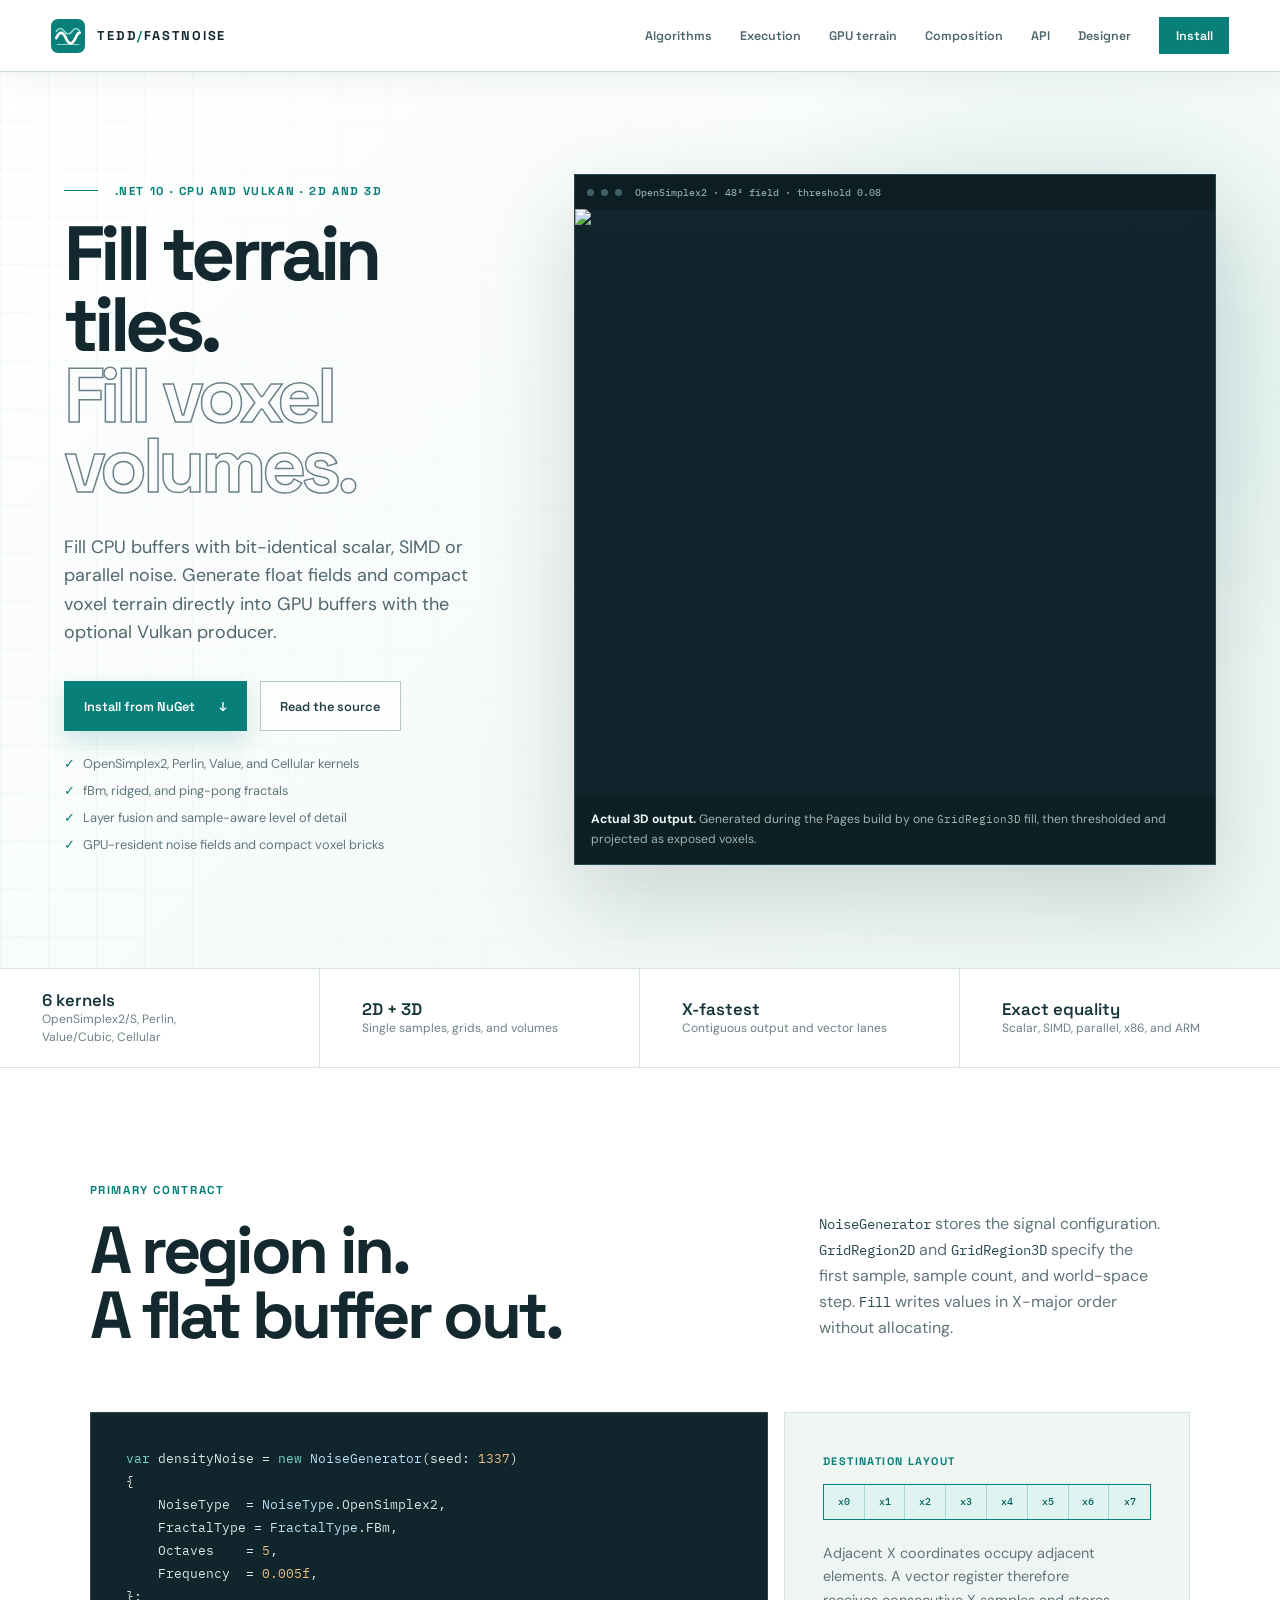
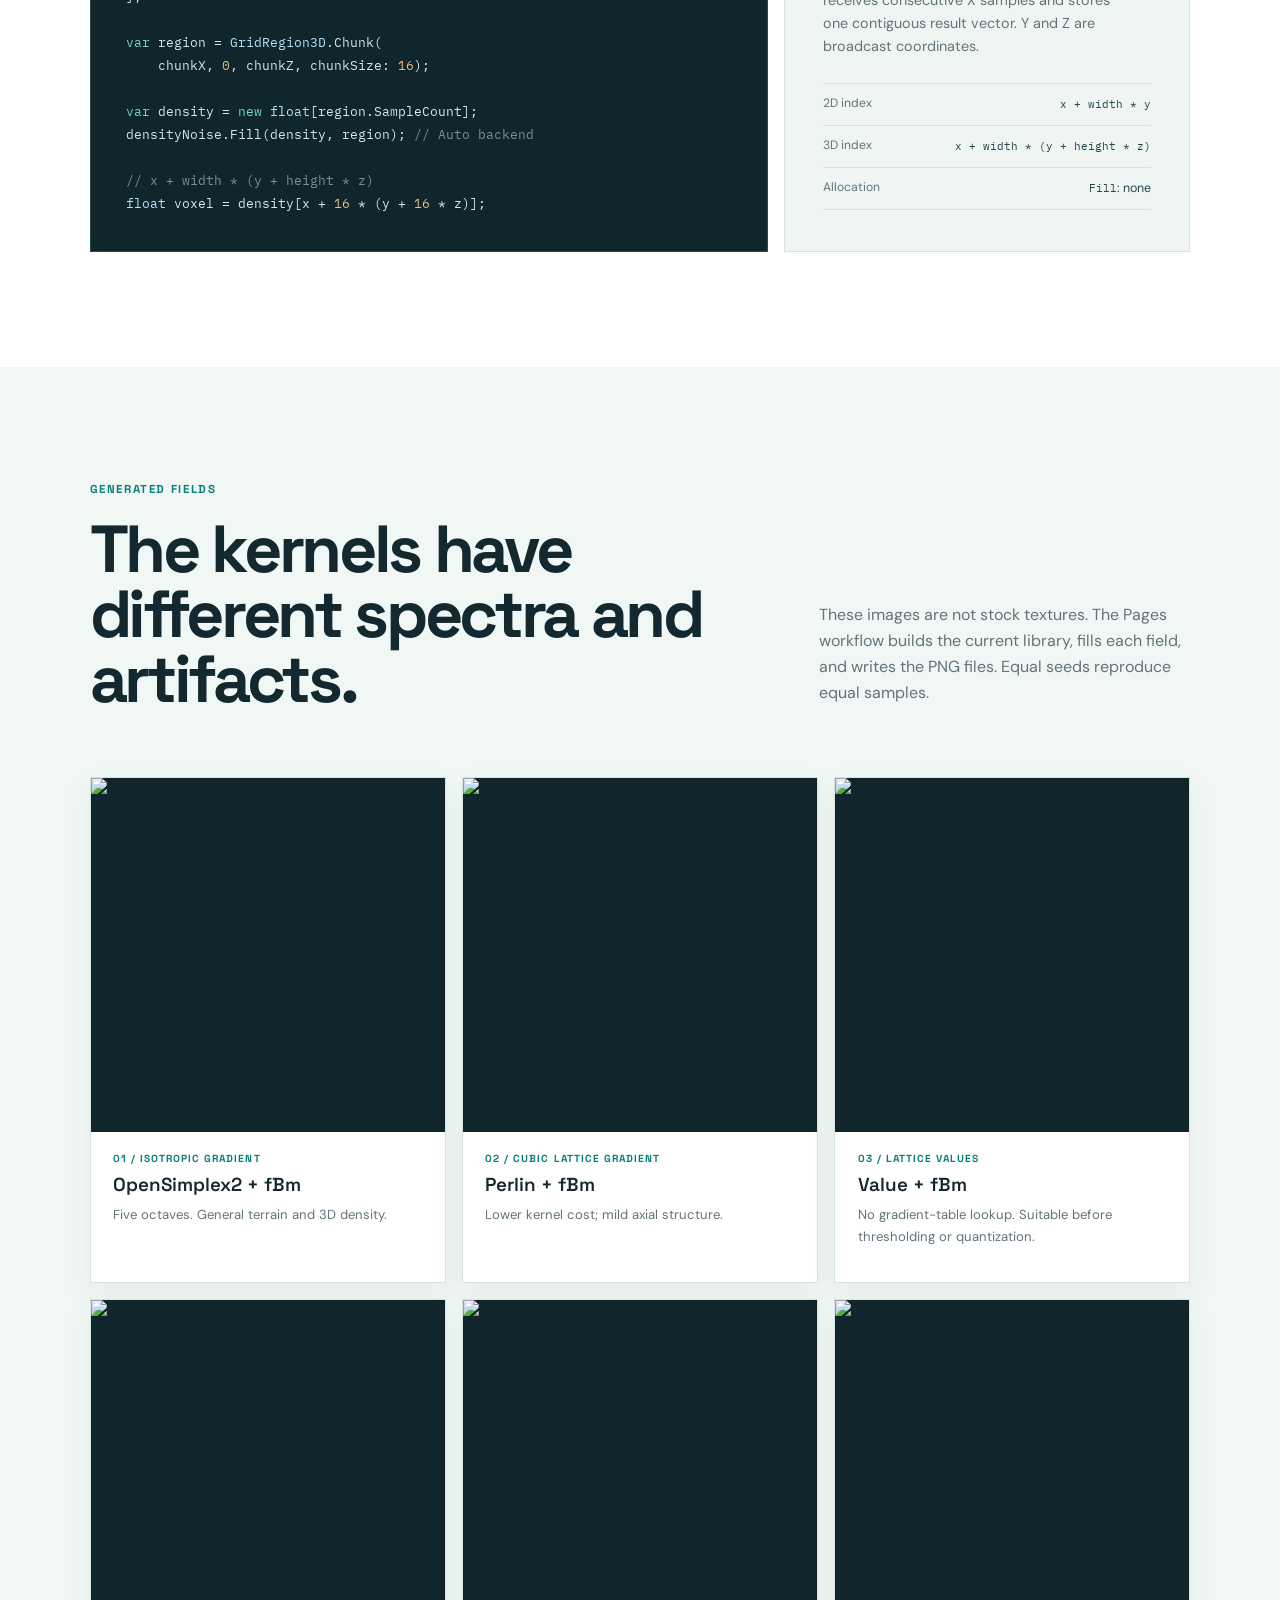
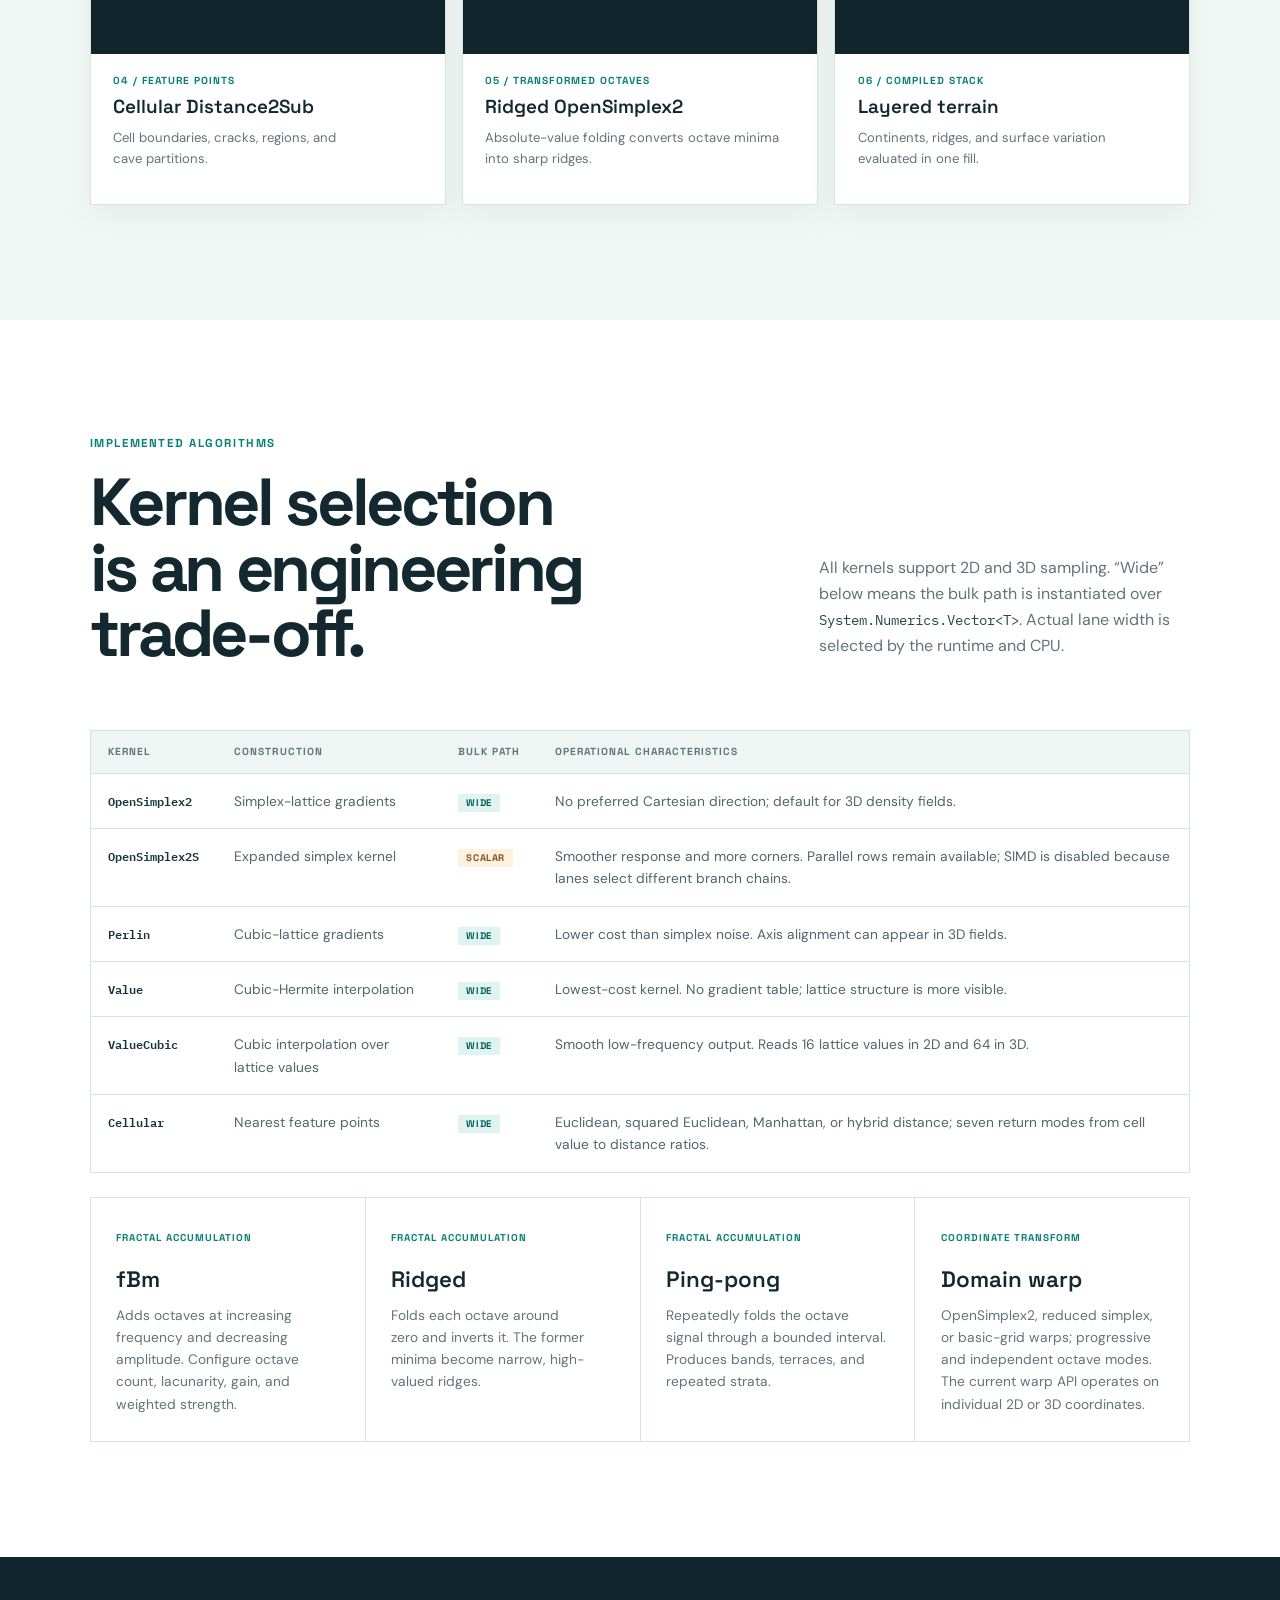
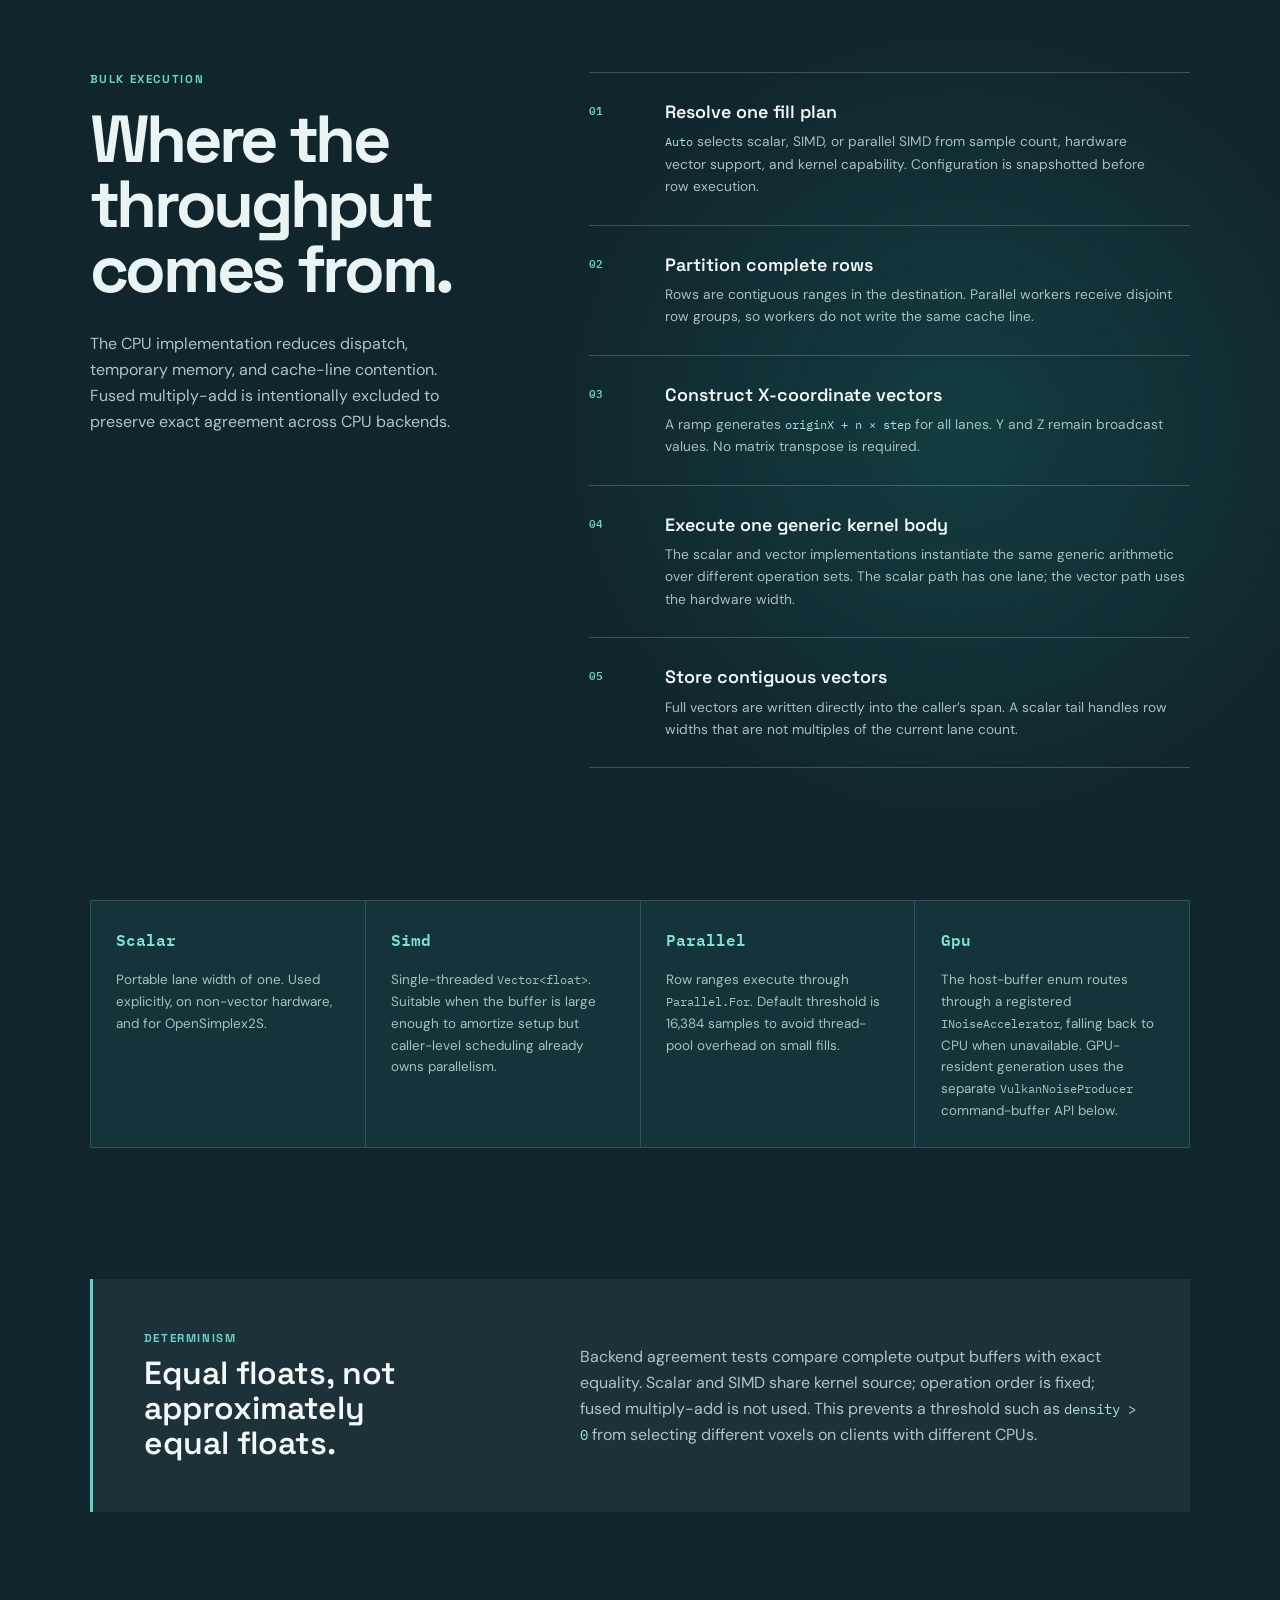
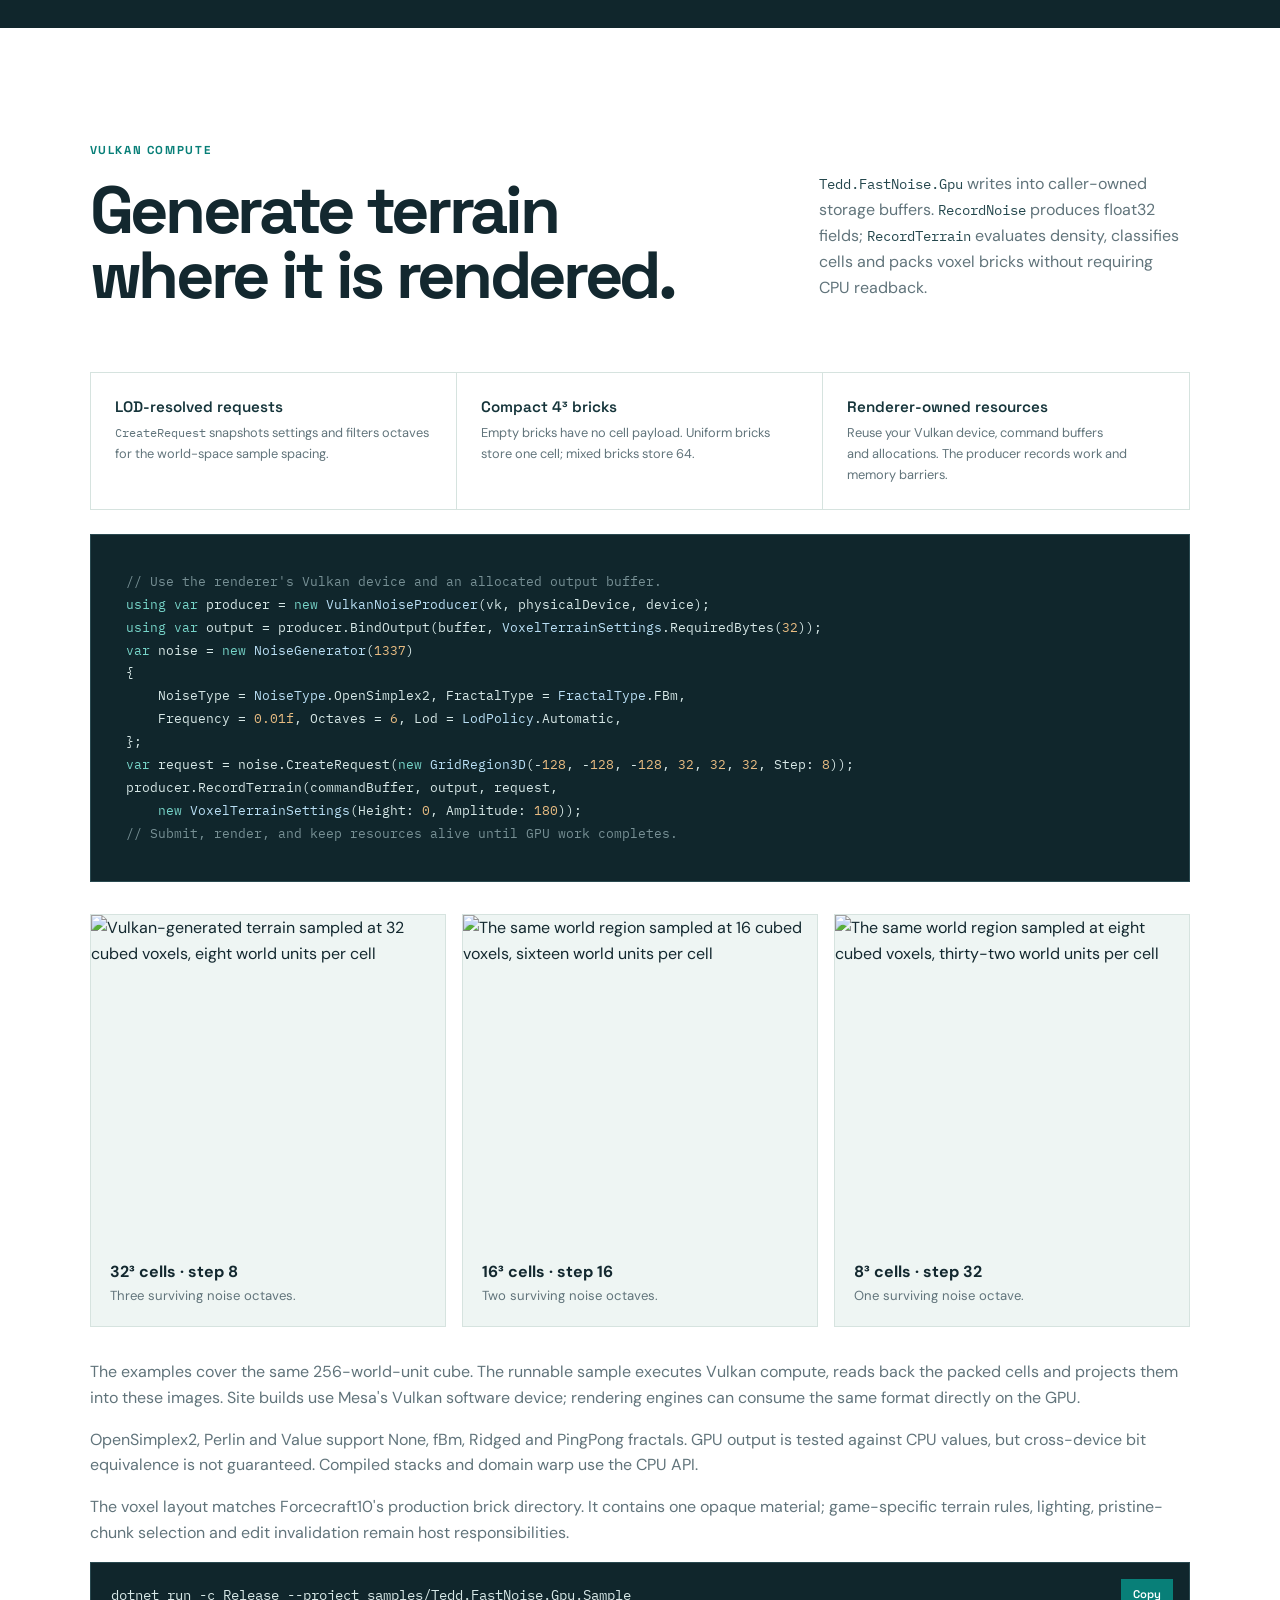
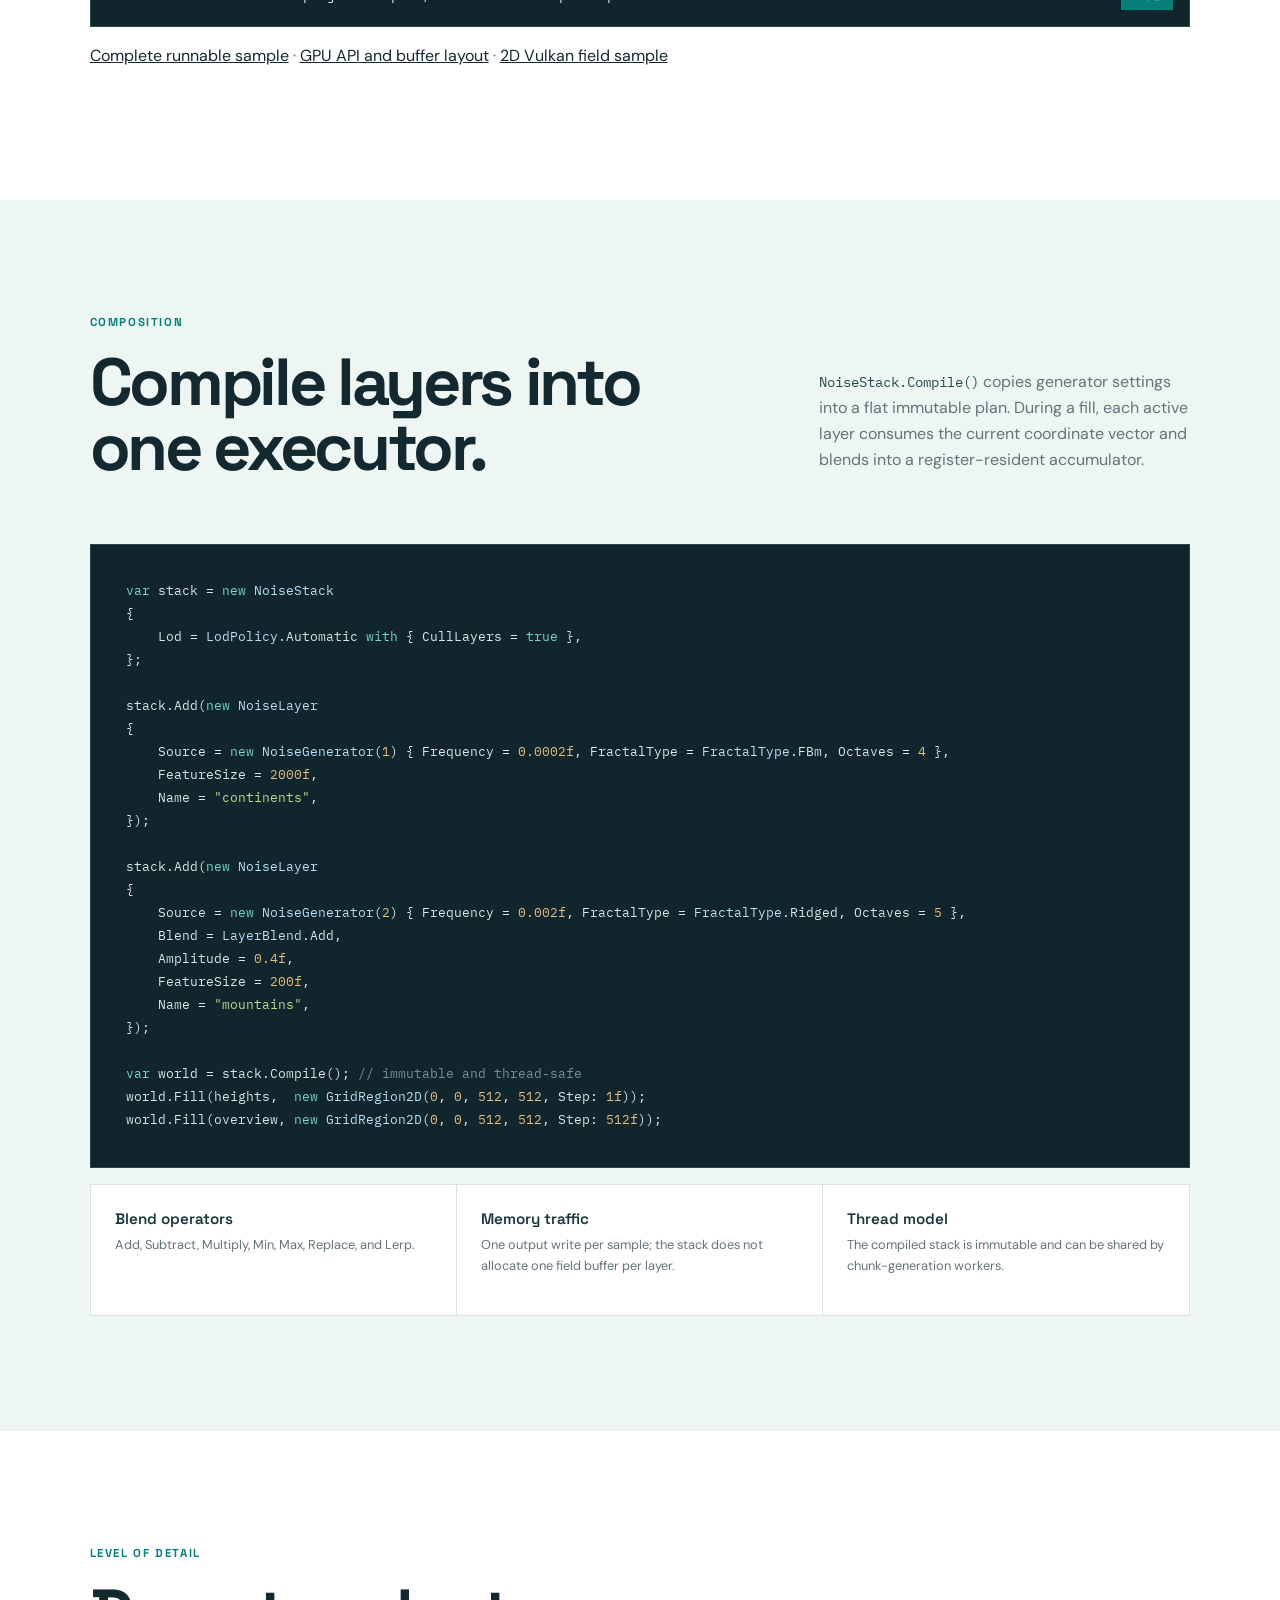
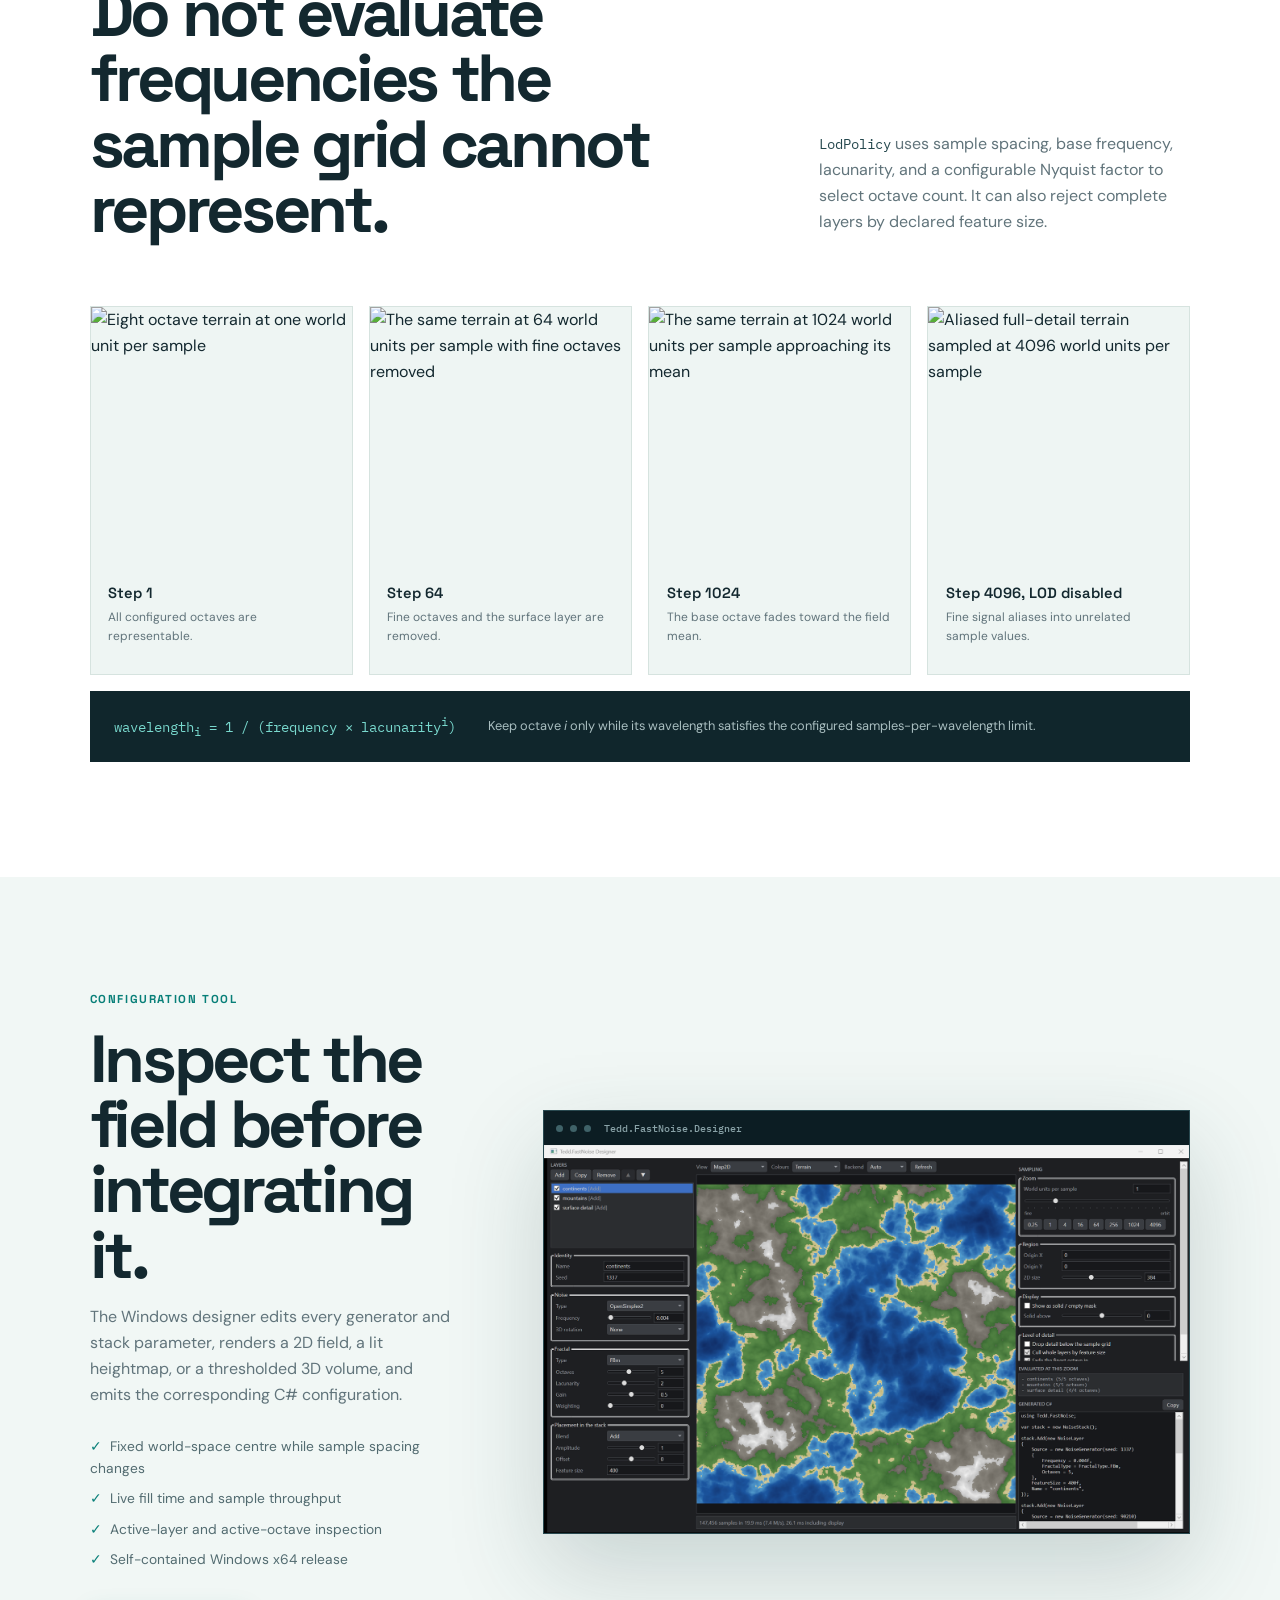
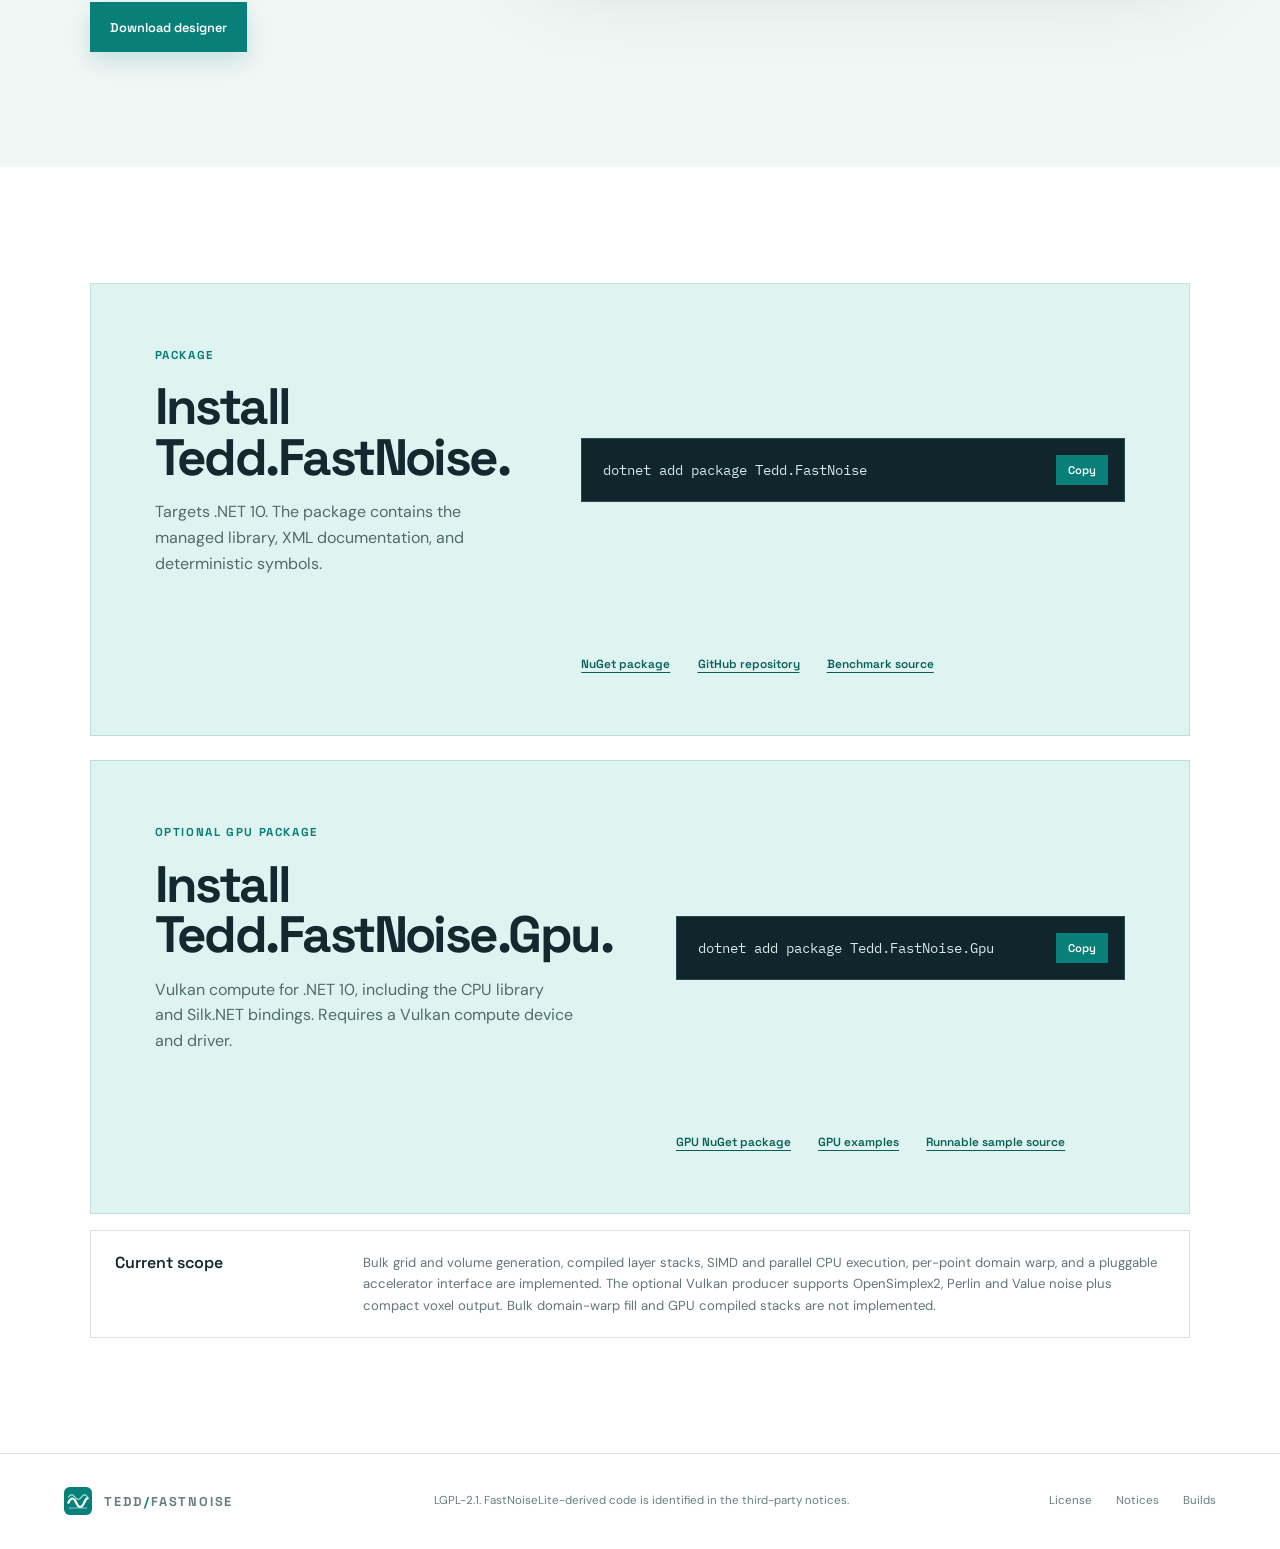
==== commit cad9696a: "Add Vulkan terrain producer, runnable samples and GPU package release" ====
--- a/docs/index.html
+++ b/docs/index.html
@@ -4,7 +4,7 @@
   <meta charset="utf-8">
   <meta name="viewport" content="width=device-width, initial-scale=1">
   <meta name="theme-color" content="#f7faf9">
-  <meta name="description" content="Tedd.FastNoise is a deterministic .NET coherent-noise library for bulk 2D terrain and 3D voxel generation using scalar, SIMD, and parallel execution.">
+  <meta name="description" content="Bulk coherent noise for .NET: deterministic scalar, SIMD and parallel CPU fills, plus Vulkan compute noise and compact voxel terrain with level of detail.">
   <title>Tedd.FastNoise — deterministic bulk noise for .NET</title>
   <link rel="icon" href="assets/noise-mark.svg" type="image/svg+xml">
   <script>document.documentElement.classList.add('js')</script>
@@ -22,6 +22,7 @@
     <nav aria-label="Primary navigation">
       <a href="#algorithms">Algorithms</a>
       <a href="#execution">Execution</a>
+      <a href="#gpu">GPU terrain</a>
       <a href="#composition">Composition</a>
       <a href="#api">API</a>
       <a href="#designer">Designer</a>
@@ -33,9 +34,9 @@
     <section class="hero" id="top">
       <div class="hero-grid" aria-hidden="true"></div>
       <div class="hero-copy">
-        <p class="eyebrow"><span></span> .NET 10 · 2D and 3D · deterministic output</p>
+        <p class="eyebrow"><span></span> .NET 10 · CPU and Vulkan · 2D and 3D</p>
         <h1>Fill terrain tiles.<br><em>Fill voxel volumes.</em></h1>
-        <p class="lede">Tedd.FastNoise computes coherent noise directly into contiguous <code>Span&lt;float&gt;</code> buffers. The same kernels execute as scalar code, hardware-width SIMD, or SIMD across multiple cores, with bit-identical output.</p>
+        <p class="lede">Fill CPU buffers with bit-identical scalar, SIMD or parallel noise. Generate float fields and compact voxel terrain directly into GPU buffers with the optional Vulkan producer.</p>
         <div class="hero-actions">
           <a class="button primary" href="#install"><span>Install from NuGet</span><span aria-hidden="true">↓</span></a>
           <a class="button secondary" href="https://github.com/tedd/Tedd.FastNoise">Read the source</a>
@@ -44,6 +45,7 @@
           <li>OpenSimplex2, Perlin, Value, and Cellular kernels</li>
           <li>fBm, ridged, and ping-pong fractals</li>
           <li>Layer fusion and sample-aware level of detail</li>
+          <li>GPU-resident noise fields and compact voxel bricks</li>
         </ul>
       </div>
 
@@ -175,7 +177,7 @@
       <div class="execution-heading reveal">
         <p class="eyebrow">Bulk execution</p>
         <h2>Where the throughput comes from.</h2>
-        <p>The implementation reduces dispatch, temporary memory, and cache-line contention. It does not depend on unsafe numerical shortcuts; fused multiply-add is intentionally excluded to preserve exact cross-backend output.</p>
+        <p>The CPU implementation reduces dispatch, temporary memory, and cache-line contention. Fused multiply-add is intentionally excluded to preserve exact agreement across CPU backends.</p>
       </div>
 
       <ol class="pipeline" aria-label="Bulk fill pipeline">
@@ -190,12 +192,48 @@
         <article class="backend-card reveal"><h3><code>Scalar</code></h3><p>Portable lane width of one. Used explicitly, on non-vector hardware, and for OpenSimplex2S.</p></article>
         <article class="backend-card reveal"><h3><code>Simd</code></h3><p>Single-threaded <code>Vector&lt;float&gt;</code>. Suitable when the buffer is large enough to amortize setup but caller-level scheduling already owns parallelism.</p></article>
         <article class="backend-card reveal"><h3><code>Parallel</code></h3><p>Row ranges execute through <code>Parallel.For</code>. Default threshold is 16,384 samples to avoid thread-pool overhead on small fills.</p></article>
-        <article class="backend-card reveal"><h3><code>Gpu</code></h3><p>Dispatch point for an external <code>INoiseAccelerator</code>. Without a registered accelerator, execution falls back through Parallel → SIMD → Scalar. No GPU package is currently shipped.</p></article>
+        <article class="backend-card reveal"><h3><code>Gpu</code></h3><p>The host-buffer enum routes through a registered <code>INoiseAccelerator</code>, falling back to CPU when unavailable. GPU-resident generation uses the separate <code>VulkanNoiseProducer</code> command-buffer API below.</p></article>
       </div>
 
       <div class="determinism-band reveal">
         <div><p class="eyebrow">Determinism</p><h3>Equal floats, not approximately equal floats.</h3></div>
         <p>Backend agreement tests compare complete output buffers with exact equality. Scalar and SIMD share kernel source; operation order is fixed; fused multiply-add is not used. This prevents a threshold such as <code>density &gt; 0</code> from selecting different voxels on clients with different CPUs.</p>
+      </div>
+    </section>
+
+    <section class="gpu section-shell" id="gpu">
+      <div class="section-intro reveal">
+        <div><p class="eyebrow">Vulkan compute</p><h2>Generate terrain where it is rendered.</h2></div>
+        <p><code>Tedd.FastNoise.Gpu</code> writes into caller-owned storage buffers. <code>RecordNoise</code> produces float32 fields; <code>RecordTerrain</code> evaluates density, classifies cells and packs voxel bricks without requiring CPU readback.</p>
+      </div>
+      <div class="composition-notes reveal">
+        <p><strong>LOD-resolved requests</strong><span><code>CreateRequest</code> snapshots settings and filters octaves for the world-space sample spacing.</span></p>
+        <p><strong>Compact 4³ bricks</strong><span>Empty bricks have no cell payload. Uniform bricks store one cell; mixed bricks store 64.</span></p>
+        <p><strong>Renderer-owned resources</strong><span>Reuse your Vulkan device, command buffers and allocations. The producer records work and memory barriers.</span></p>
+      </div>
+      <pre class="wide-code reveal" aria-label="C sharp GPU terrain example"><code><span class="comment">// Use the renderer's Vulkan device and an allocated output buffer.</span>
+<span class="kw">using var</span> producer = <span class="kw">new</span> <span class="type">VulkanNoiseProducer</span>(vk, physicalDevice, device);
+<span class="kw">using var</span> output = producer.BindOutput(buffer, <span class="type">VoxelTerrainSettings</span>.RequiredBytes(<span class="num">32</span>));
+<span class="kw">var</span> noise = <span class="kw">new</span> <span class="type">NoiseGenerator</span>(<span class="num">1337</span>)
+{
+    NoiseType = <span class="type">NoiseType</span>.OpenSimplex2, FractalType = <span class="type">FractalType</span>.FBm,
+    Frequency = <span class="num">0.01f</span>, Octaves = <span class="num">6</span>, Lod = <span class="type">LodPolicy</span>.Automatic,
+};
+<span class="kw">var</span> request = noise.CreateRequest(<span class="kw">new</span> <span class="type">GridRegion3D</span>(-<span class="num">128</span>, -<span class="num">128</span>, -<span class="num">128</span>, <span class="num">32</span>, <span class="num">32</span>, <span class="num">32</span>, Step: <span class="num">8</span>));
+producer.RecordTerrain(commandBuffer, output, request,
+    <span class="kw">new</span> <span class="type">VoxelTerrainSettings</span>(Height: <span class="num">0</span>, Amplitude: <span class="num">180</span>));
+<span class="comment">// Submit, render, and keep resources alive until GPU work completes.</span></code></pre>
+      <div class="gpu-samples">
+        <figure class="reveal"><img src="gallery/gpu-terrain-32.png" width="960" height="880" alt="Vulkan-generated terrain sampled at 32 cubed voxels, eight world units per cell" loading="lazy"><figcaption><strong>32³ cells · step 8</strong><span>Three surviving noise octaves.</span></figcaption></figure>
+        <figure class="reveal"><img src="gallery/gpu-terrain-16.png" width="960" height="880" alt="The same world region sampled at 16 cubed voxels, sixteen world units per cell" loading="lazy"><figcaption><strong>16³ cells · step 16</strong><span>Two surviving noise octaves.</span></figcaption></figure>
+        <figure class="reveal"><img src="gallery/gpu-terrain-8.png" width="960" height="880" alt="The same world region sampled at eight cubed voxels, thirty-two world units per cell" loading="lazy"><figcaption><strong>8³ cells · step 32</strong><span>One surviving noise octave.</span></figcaption></figure>
+      </div>
+      <div class="gpu-guide reveal">
+        <p>The examples cover the same 256-world-unit cube. The runnable sample executes Vulkan compute, reads back the packed cells and projects them into these images. Site builds use Mesa's Vulkan software device; rendering engines can consume the same format directly on the GPU.</p>
+        <p>OpenSimplex2, Perlin and Value support None, fBm, Ridged and PingPong fractals. GPU output is tested against CPU values, but cross-device bit equivalence is not guaranteed. Compiled stacks and domain warp use the CPU API.</p>
+        <p>The voxel layout matches Forcecraft10's production brick directory. It contains one opaque material; game-specific terrain rules, lighting, pristine-chunk selection and edit invalidation remain host responsibilities.</p>
+        <div class="install-command"><code>dotnet run -c Release --project samples/Tedd.FastNoise.Gpu.Sample</code><button type="button" data-copy="dotnet run -c Release --project samples/Tedd.FastNoise.Gpu.Sample">Copy</button></div>
+        <p><a href="https://github.com/tedd/Tedd.FastNoise/tree/main/samples/Tedd.FastNoise.Gpu.Sample">Complete runnable sample</a> · <a href="https://github.com/tedd/Tedd.FastNoise/blob/main/src/Tedd.FastNoise.Gpu/README.md">GPU API and buffer layout</a> · <a href="gallery/gpu-field.png">2D Vulkan field sample</a></p>
       </div>
     </section>
 
@@ -292,9 +330,19 @@
         <div class="install-links"><a href="https://www.nuget.org/packages/Tedd.FastNoise/">NuGet package</a><a href="https://github.com/tedd/Tedd.FastNoise">GitHub repository</a><a href="https://github.com/tedd/Tedd.FastNoise/tree/main/src/Tedd.FastNoise.Benchmark">Benchmark source</a></div>
       </div>
 
+      <div class="install-card reveal">
+        <div>
+          <p class="eyebrow">Optional GPU package</p>
+          <h2>Install Tedd.FastNoise.Gpu.</h2>
+          <p>Vulkan compute for .NET 10, including the CPU library and Silk.NET bindings. Requires a Vulkan compute device and driver.</p>
+        </div>
+        <div class="install-command"><code>dotnet add package Tedd.FastNoise.Gpu</code><button type="button" data-copy="dotnet add package Tedd.FastNoise.Gpu">Copy</button></div>
+        <div class="install-links"><a href="https://www.nuget.org/packages/Tedd.FastNoise.Gpu/">GPU NuGet package</a><a href="#gpu">GPU examples</a><a href="https://github.com/tedd/Tedd.FastNoise/tree/main/samples/Tedd.FastNoise.Gpu.Sample">Runnable sample source</a></div>
+      </div>
+
       <div class="scope-note reveal">
         <h3>Current scope</h3>
-        <p>Bulk grid and volume generation, compiled layer stacks, SIMD and parallel CPU execution, per-point domain warp, and a pluggable accelerator interface are implemented. A GPU accelerator package and bulk domain-warp fill are not currently shipped.</p>
+        <p>Bulk grid and volume generation, compiled layer stacks, SIMD and parallel CPU execution, per-point domain warp, and a pluggable accelerator interface are implemented. The optional Vulkan producer supports OpenSimplex2, Perlin and Value noise plus compact voxel output. Bulk domain-warp fill and GPU compiled stacks are not implemented.</p>
       </div>
     </section>
   </main>
--- a/docs/style.css
+++ b/docs/style.css
@@ -147,6 +147,17 @@
 .determinism-band > p { margin: 0; color: #afc4c5; }
 
 .composition { background: #eef6f3; }
+.gpu { background: #fff; }
+.gpu .wide-code { margin-top: 1.5rem; }
+.gpu-samples { max-width: 1500px; display: grid; grid-template-columns: repeat(3, 1fr); gap: 1rem; margin: 2rem auto; }
+.gpu-samples figure { margin: 0; border: 1px solid var(--line); background: var(--soft); }
+.gpu-samples img { display: block; width: 100%; height: auto; }
+.gpu-samples figcaption { padding: 1.2rem; }
+.gpu-samples strong, .gpu-samples span { display: block; }
+.gpu-samples span { color: var(--muted); font-size: .82rem; }
+.gpu-guide { max-width: 1500px; margin: 0 auto; color: var(--muted); }
+.gpu-guide a { color: var(--ink); text-decoration: underline; }
+.install-card + .install-card { margin-top: 1.5rem; }
 .wide-code { max-width: 1500px; margin: 0 auto; }
 .composition-notes { max-width: 1500px; display: grid; grid-template-columns: repeat(3, 1fr); margin: 1rem auto 0; border: 1px solid var(--line); background: #fff; }
 .composition-notes p { min-height: 130px; display: flex; flex-direction: column; margin: 0; padding: 1.5rem; border-right: 1px solid var(--line); }
@@ -208,7 +219,7 @@
 @media (max-width: 850px) {
   .site-header { height: auto; min-height: 68px; padding-block: .7rem; }
   nav { gap: .9rem; }
-  nav a:nth-child(-n+5) { display: none; }
+  nav a:not(.nav-cta) { display: none; }
   .hero { padding-top: 5rem; }
   h1 { font-size: clamp(3.2rem, 14vw, 5.8rem); }
   .proof-strip { grid-template-columns: 1fr 1fr; }
@@ -235,6 +246,7 @@
   .hero-copy > h1, .hero-copy > .lede, .hero-copy > .eyebrow { max-width: 340px; }
   .hero-sample { width: min(100%, 340px); justify-self: start; }
   .proof-strip, .sample-grid, .algorithm-details, .backend-grid, .lod-grid { grid-template-columns: 1fr; }
+  .gpu-samples { grid-template-columns: 1fr; }
   .proof-strip p { min-height: 78px; border-right: 0; border-bottom: 1px solid var(--line); }
   .proof-strip p:last-child { border-bottom: 0; }
   .memory-cells span { font-size: .5rem; }
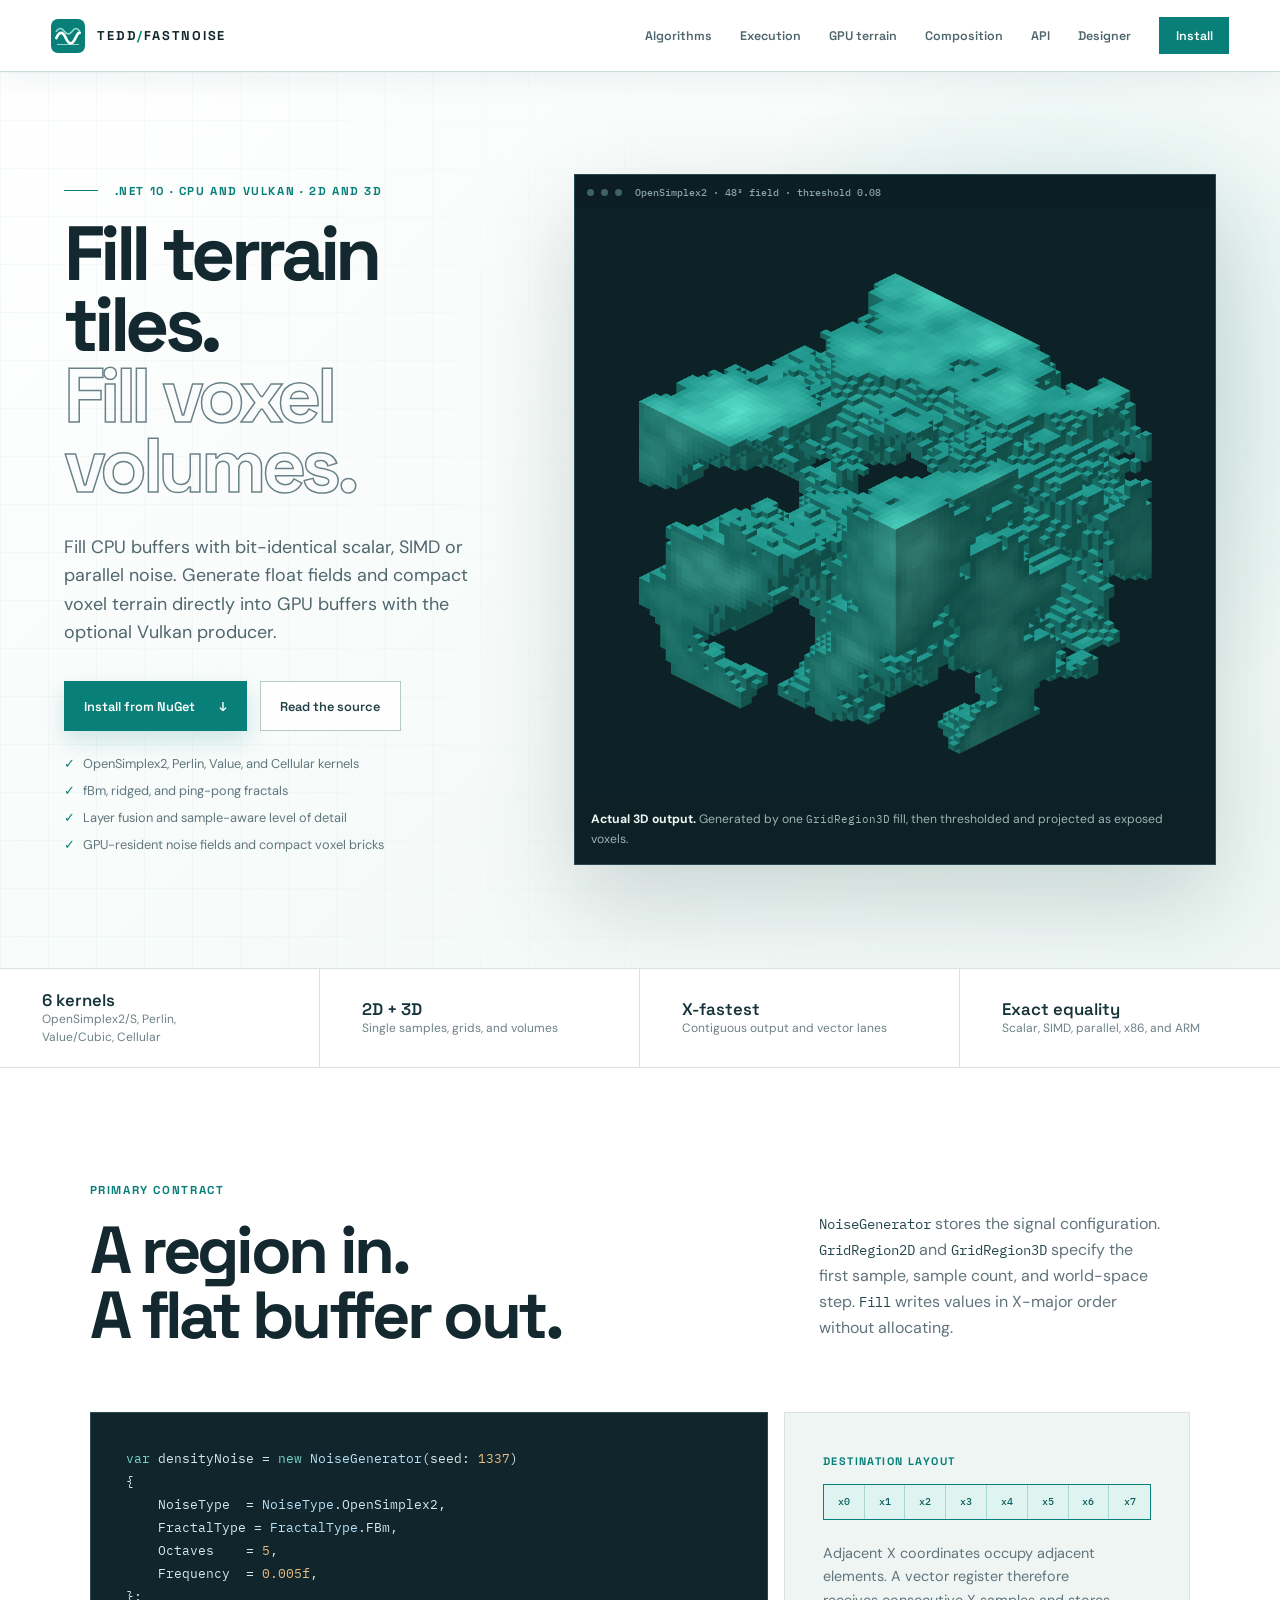
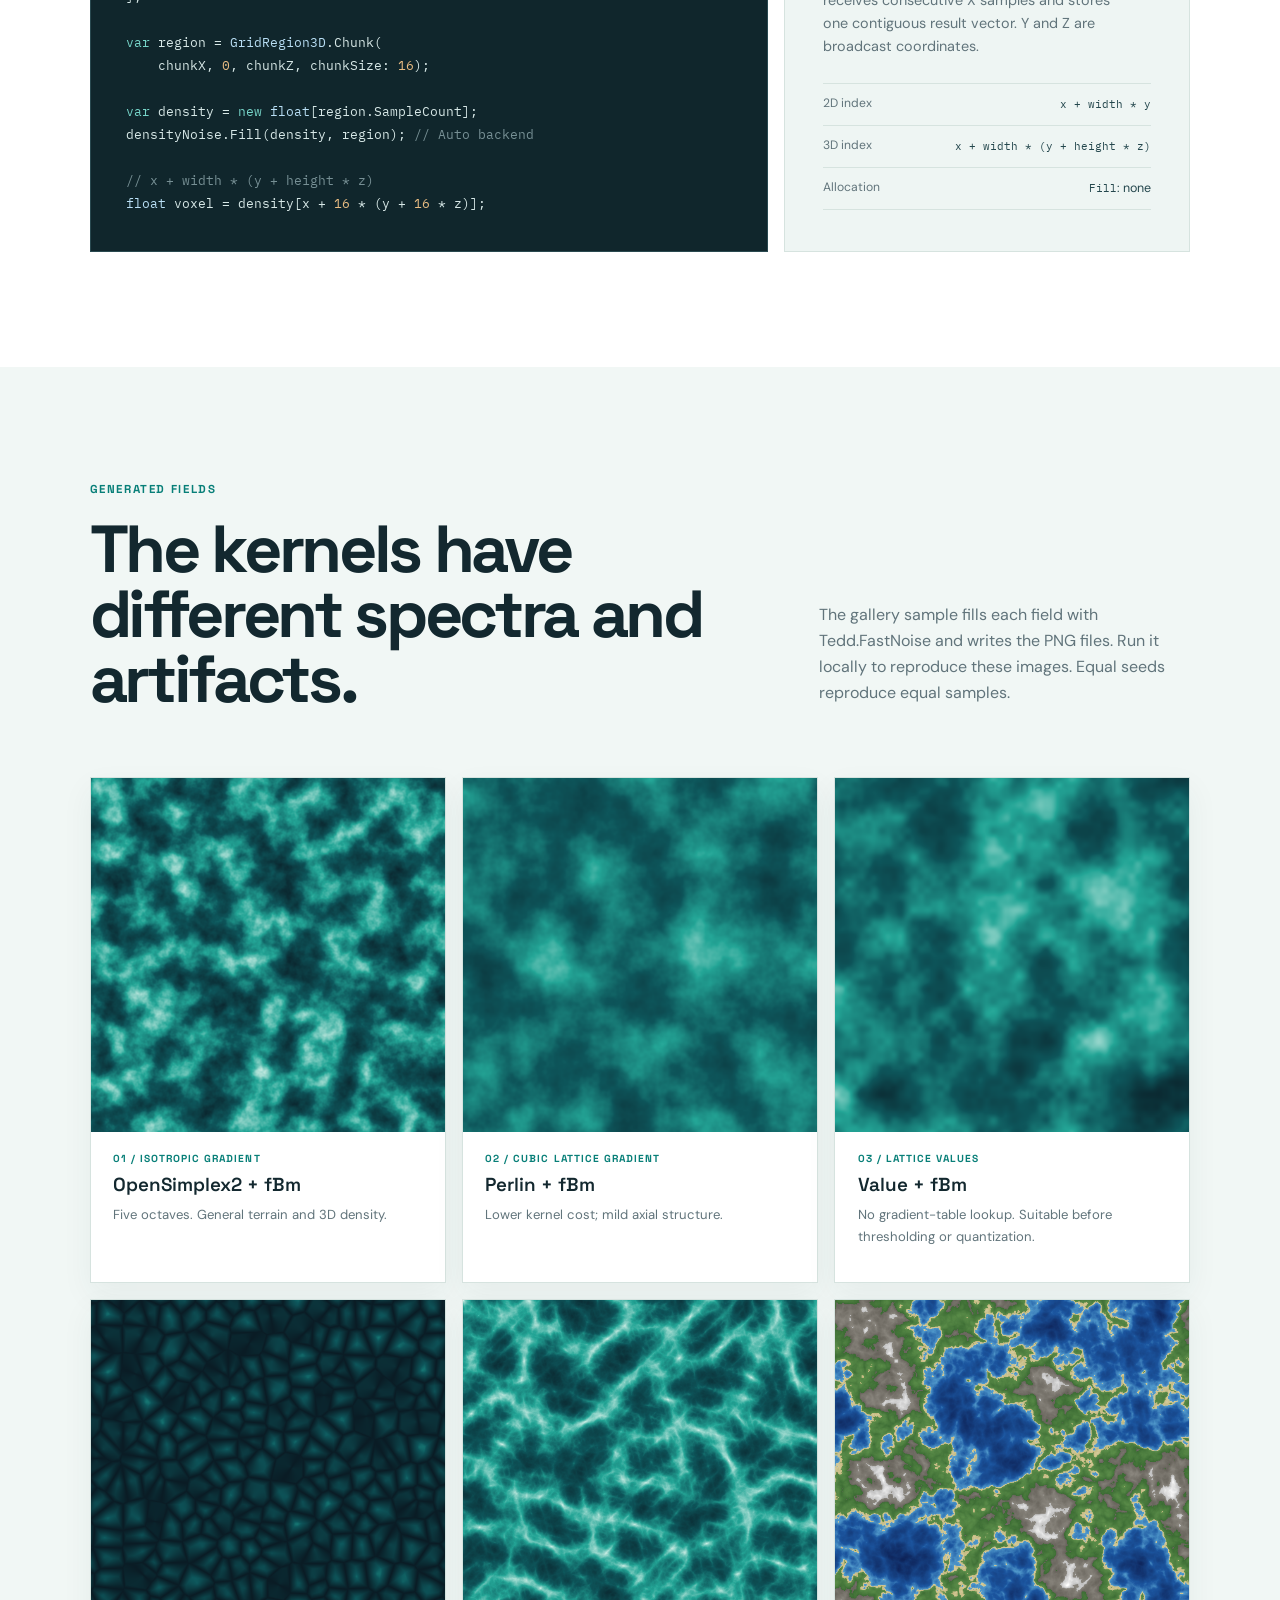
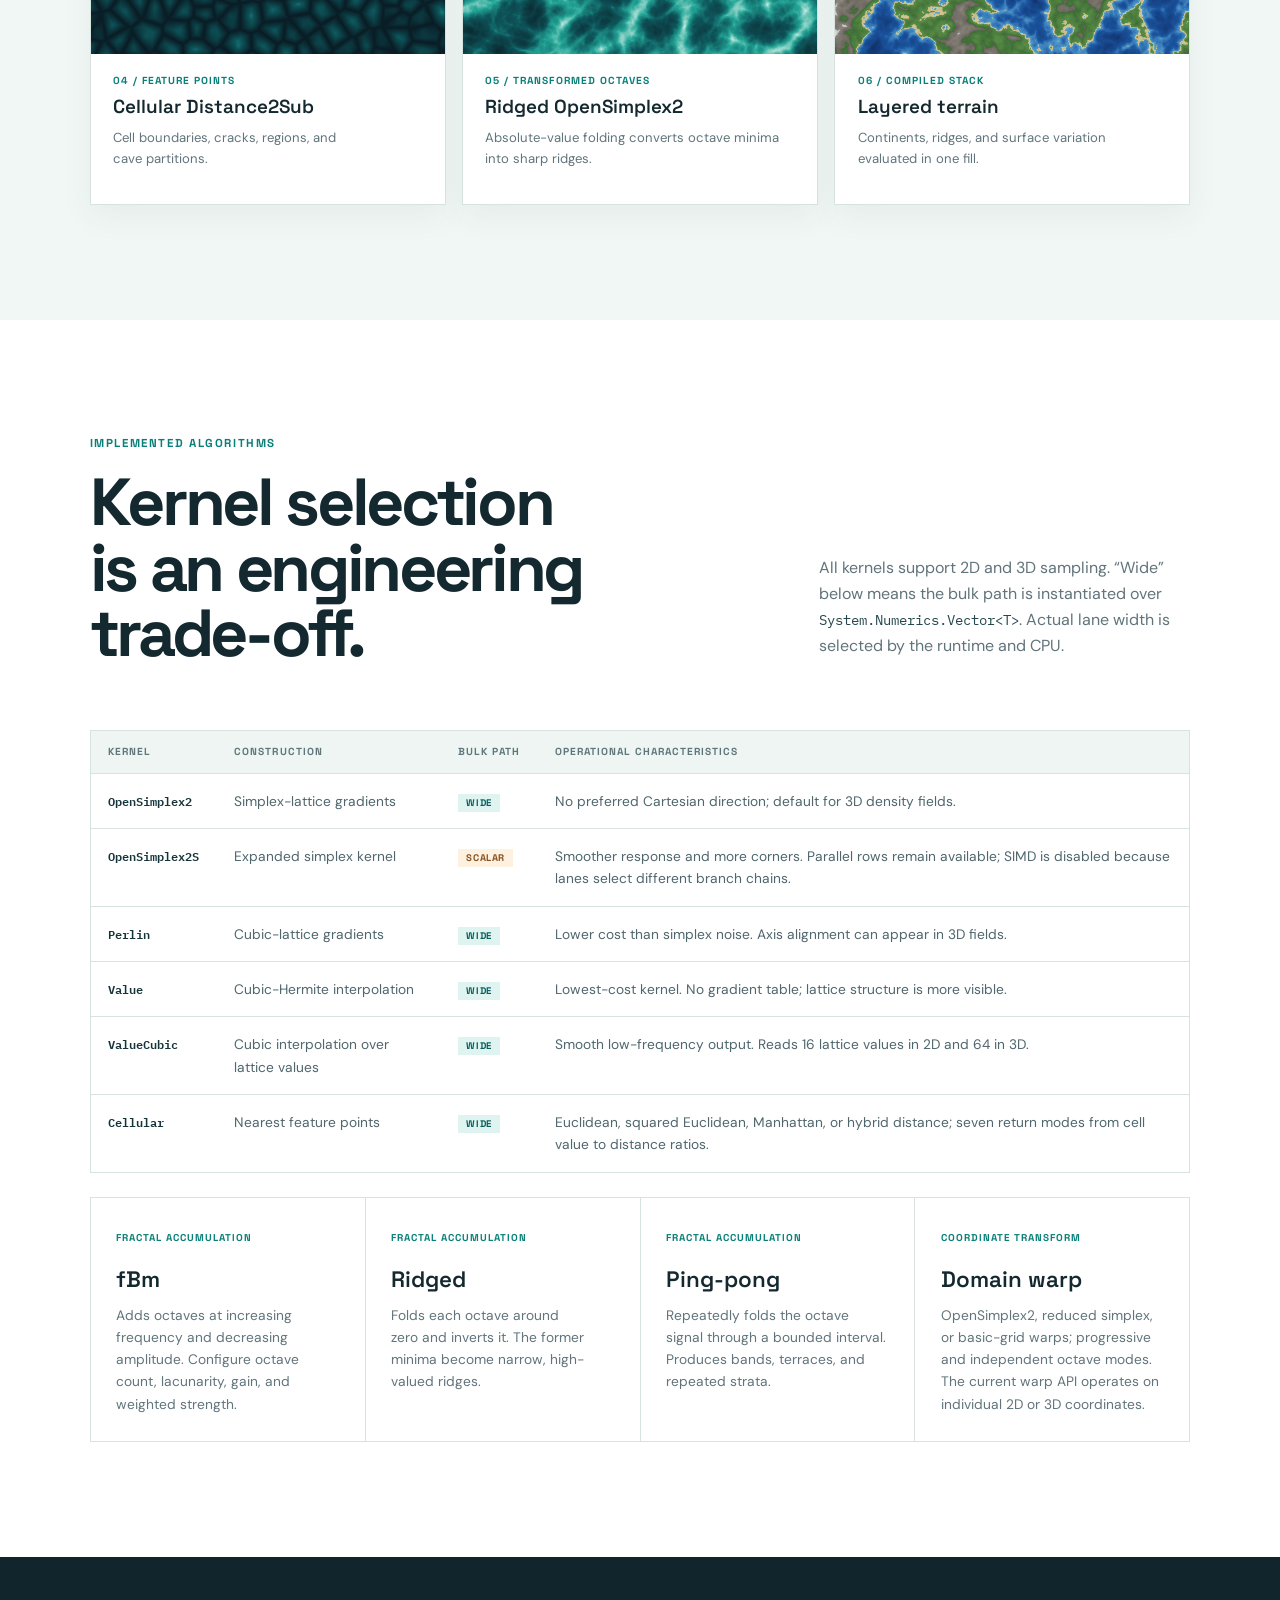
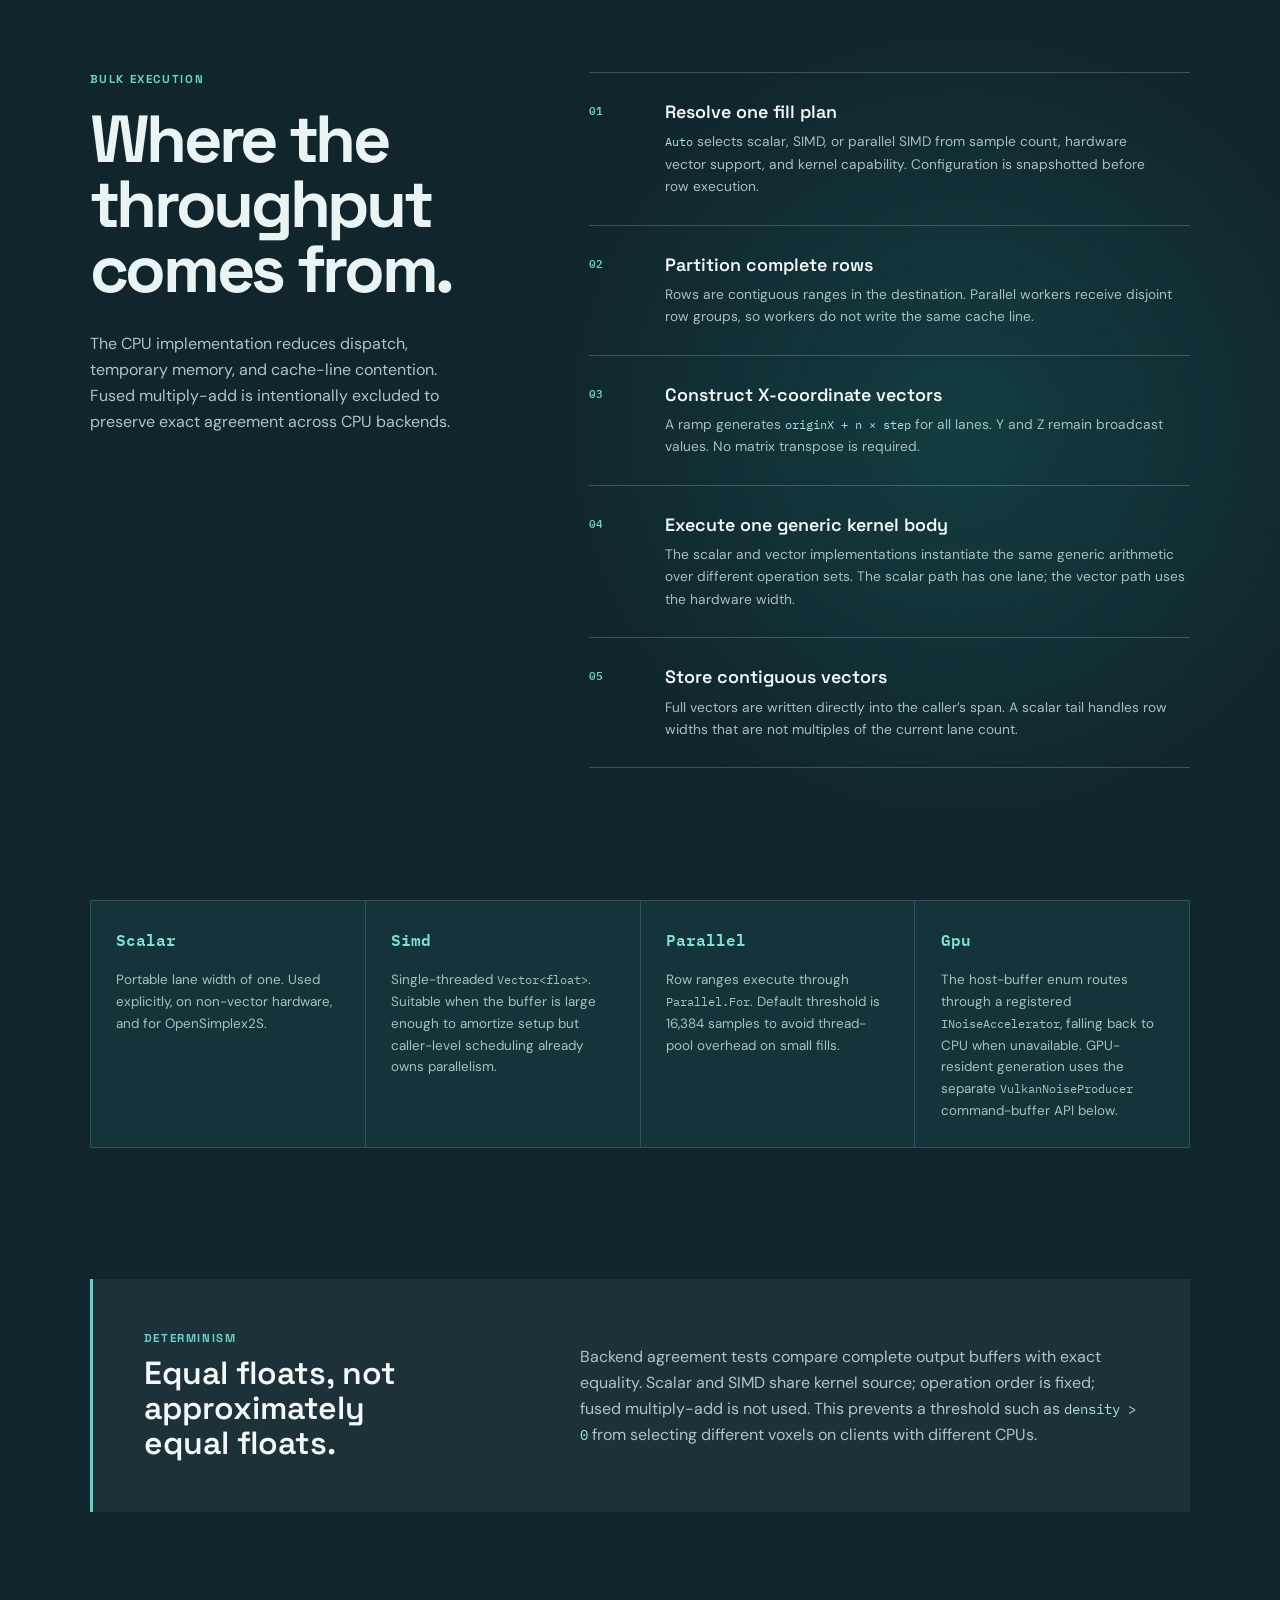
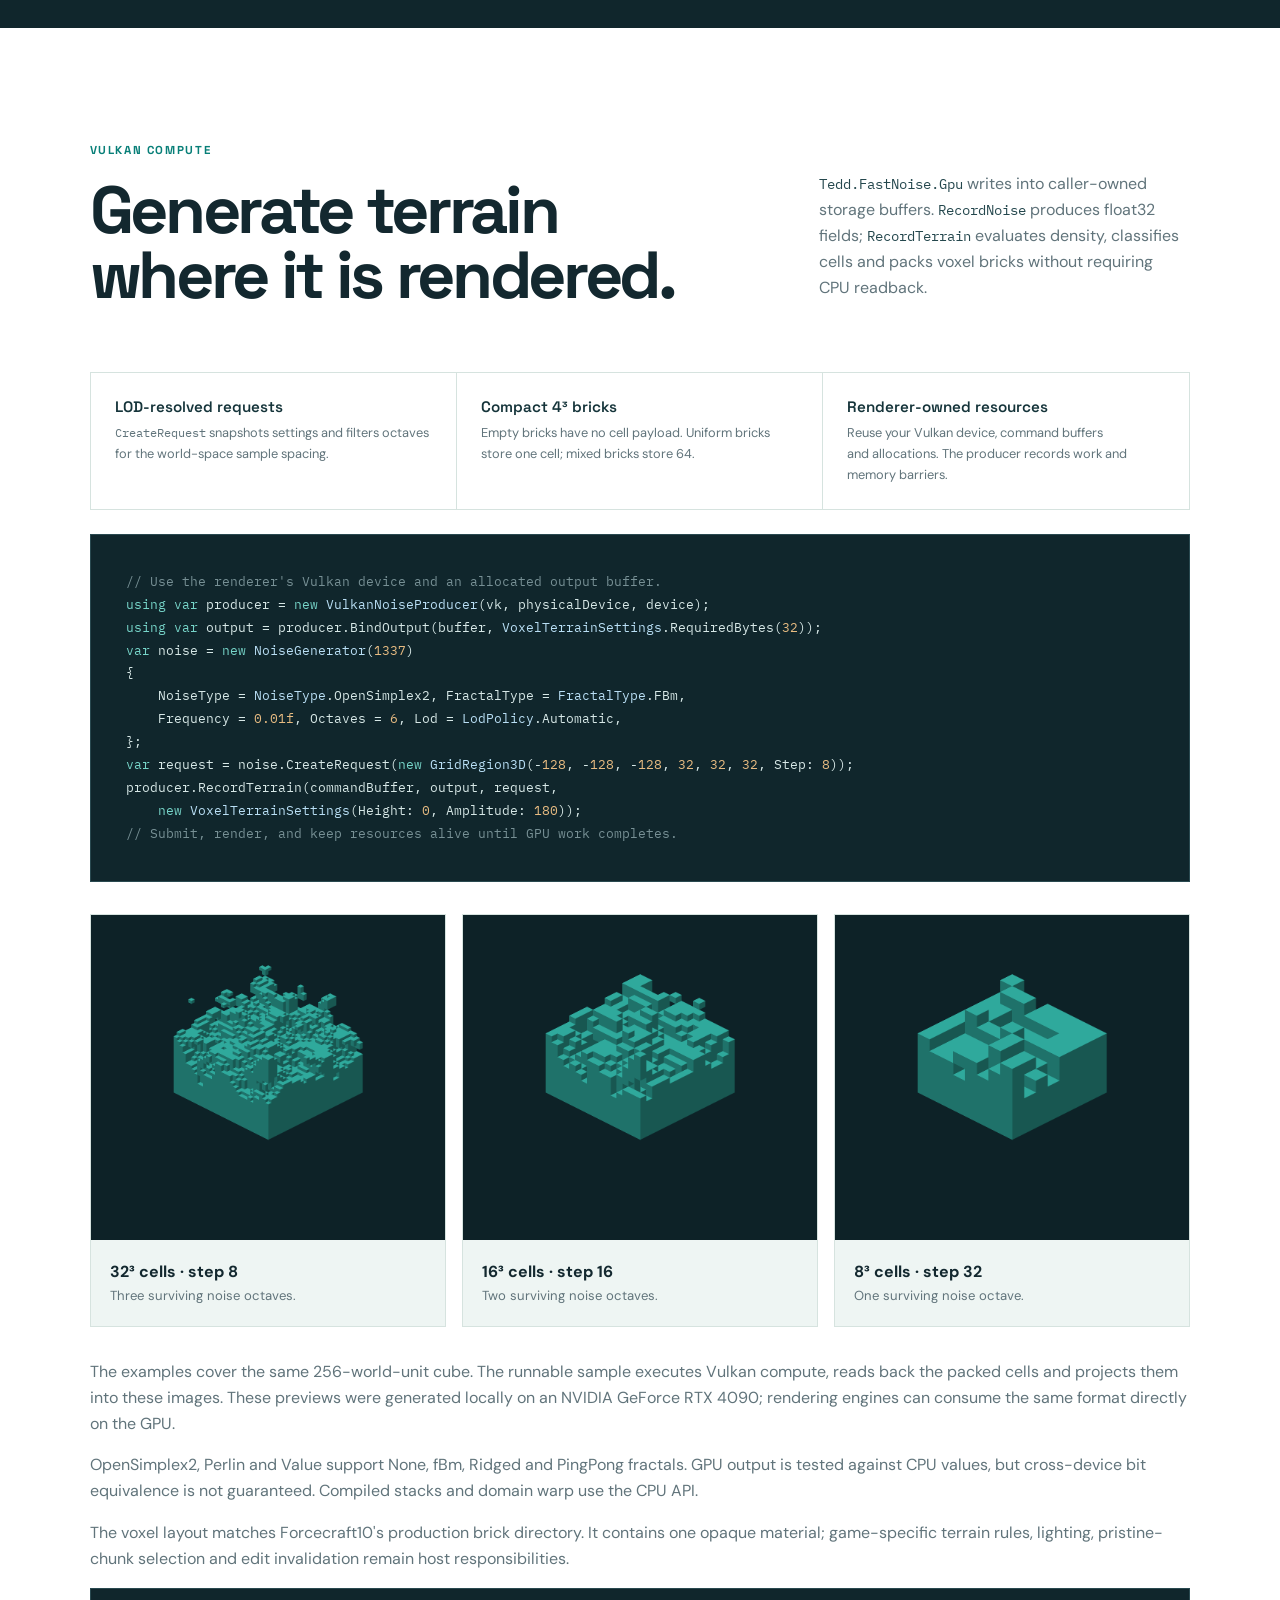
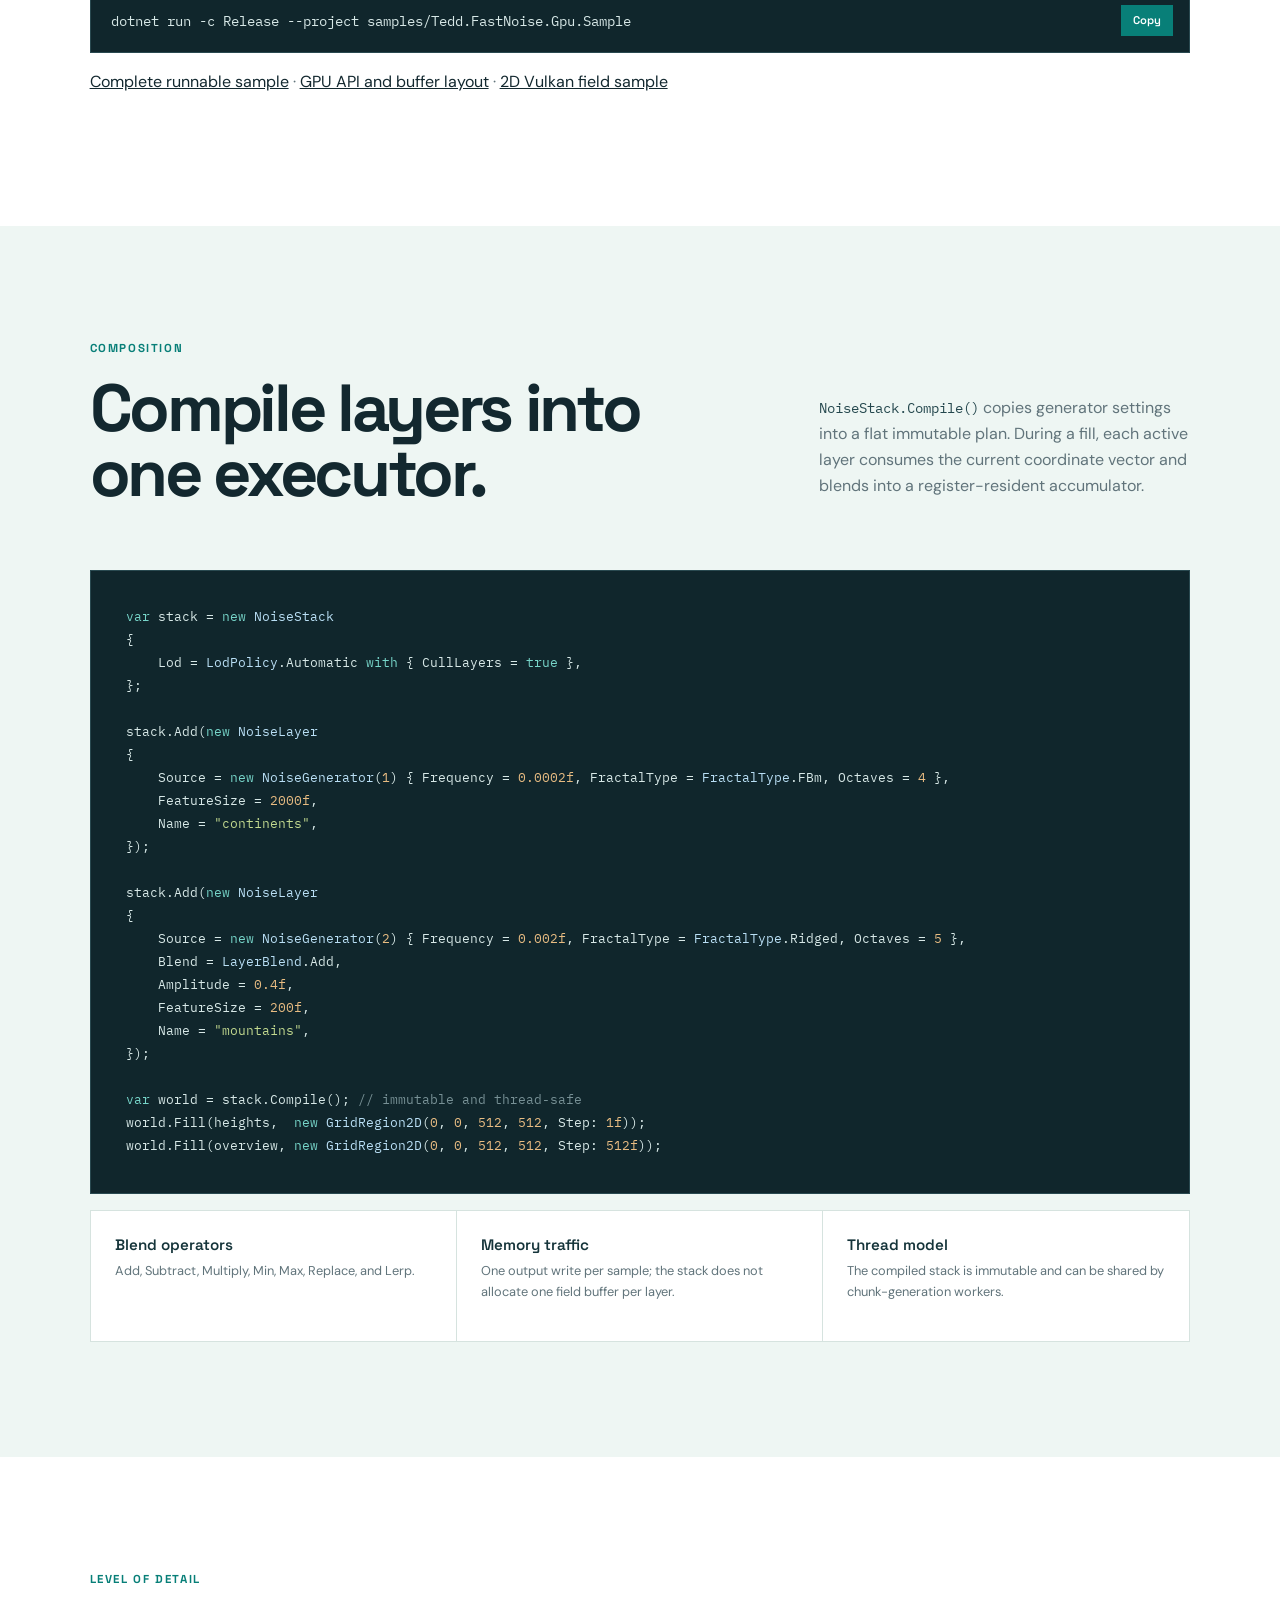
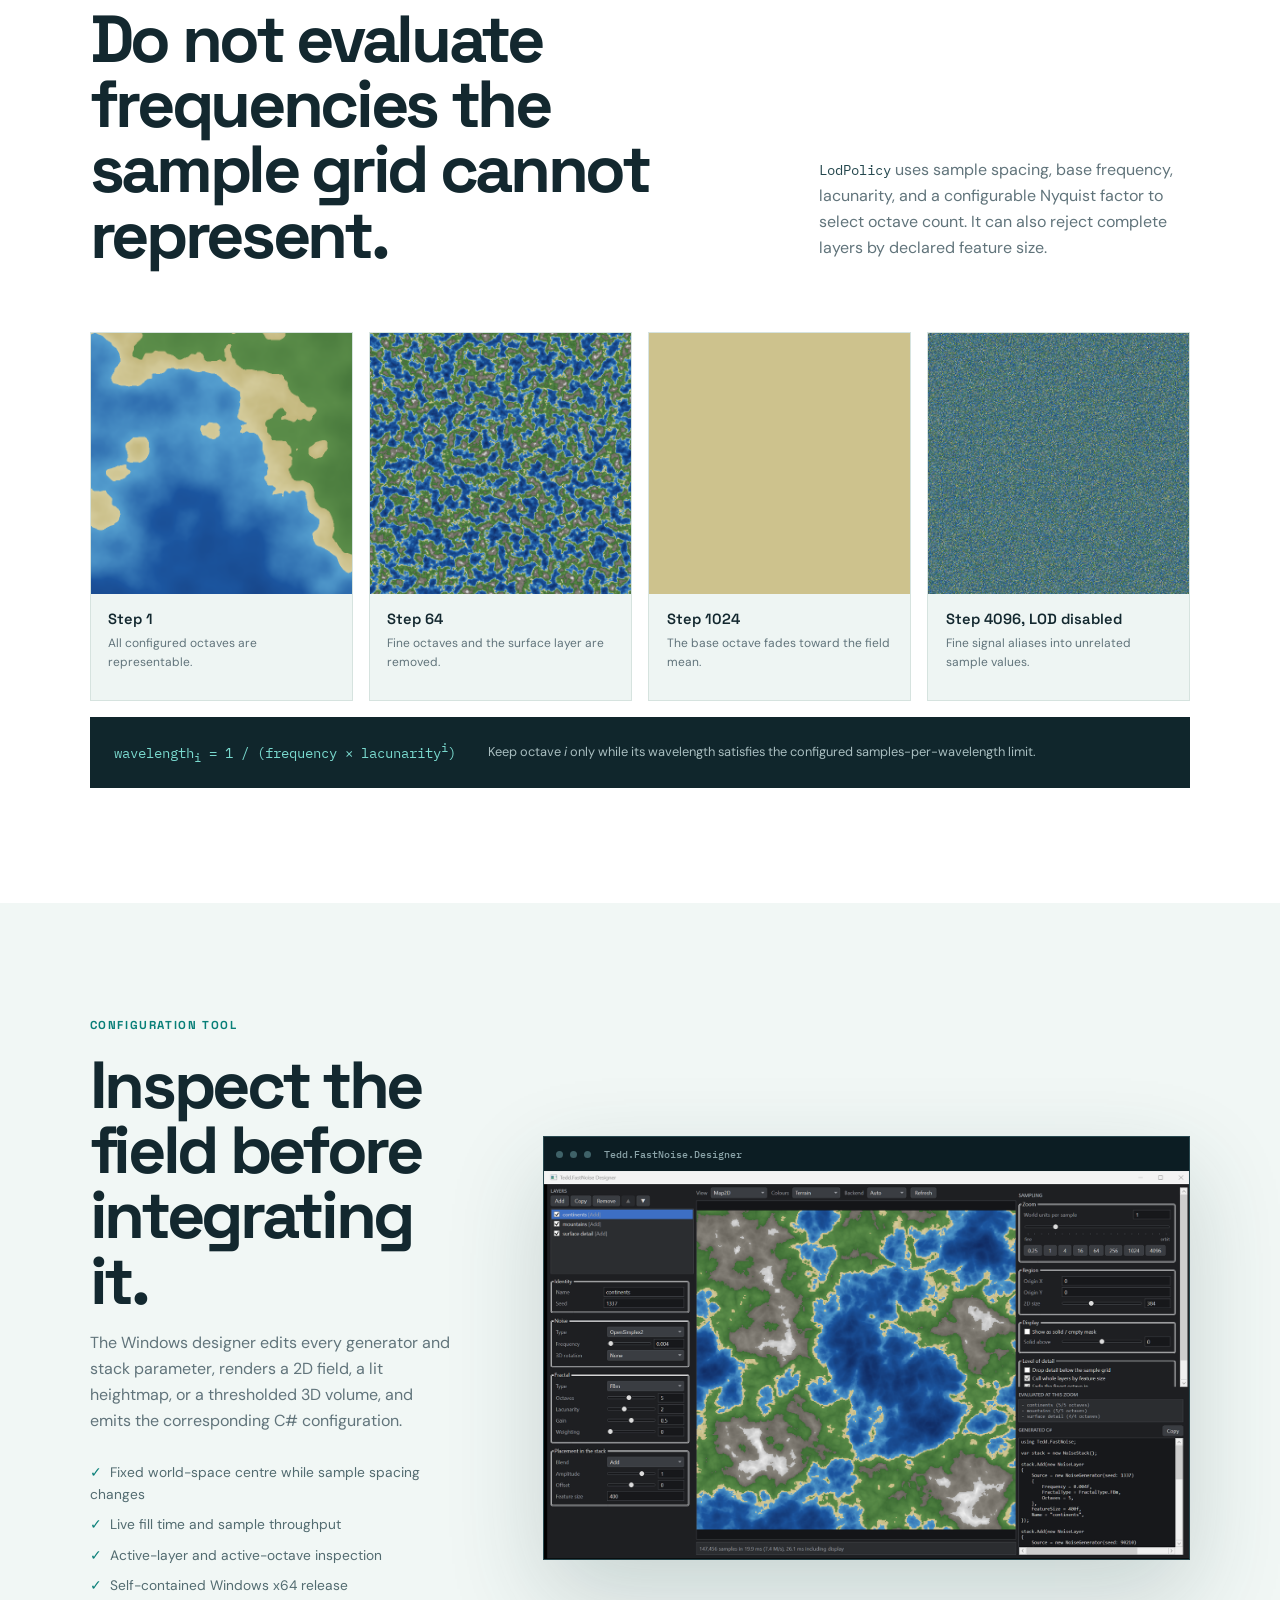
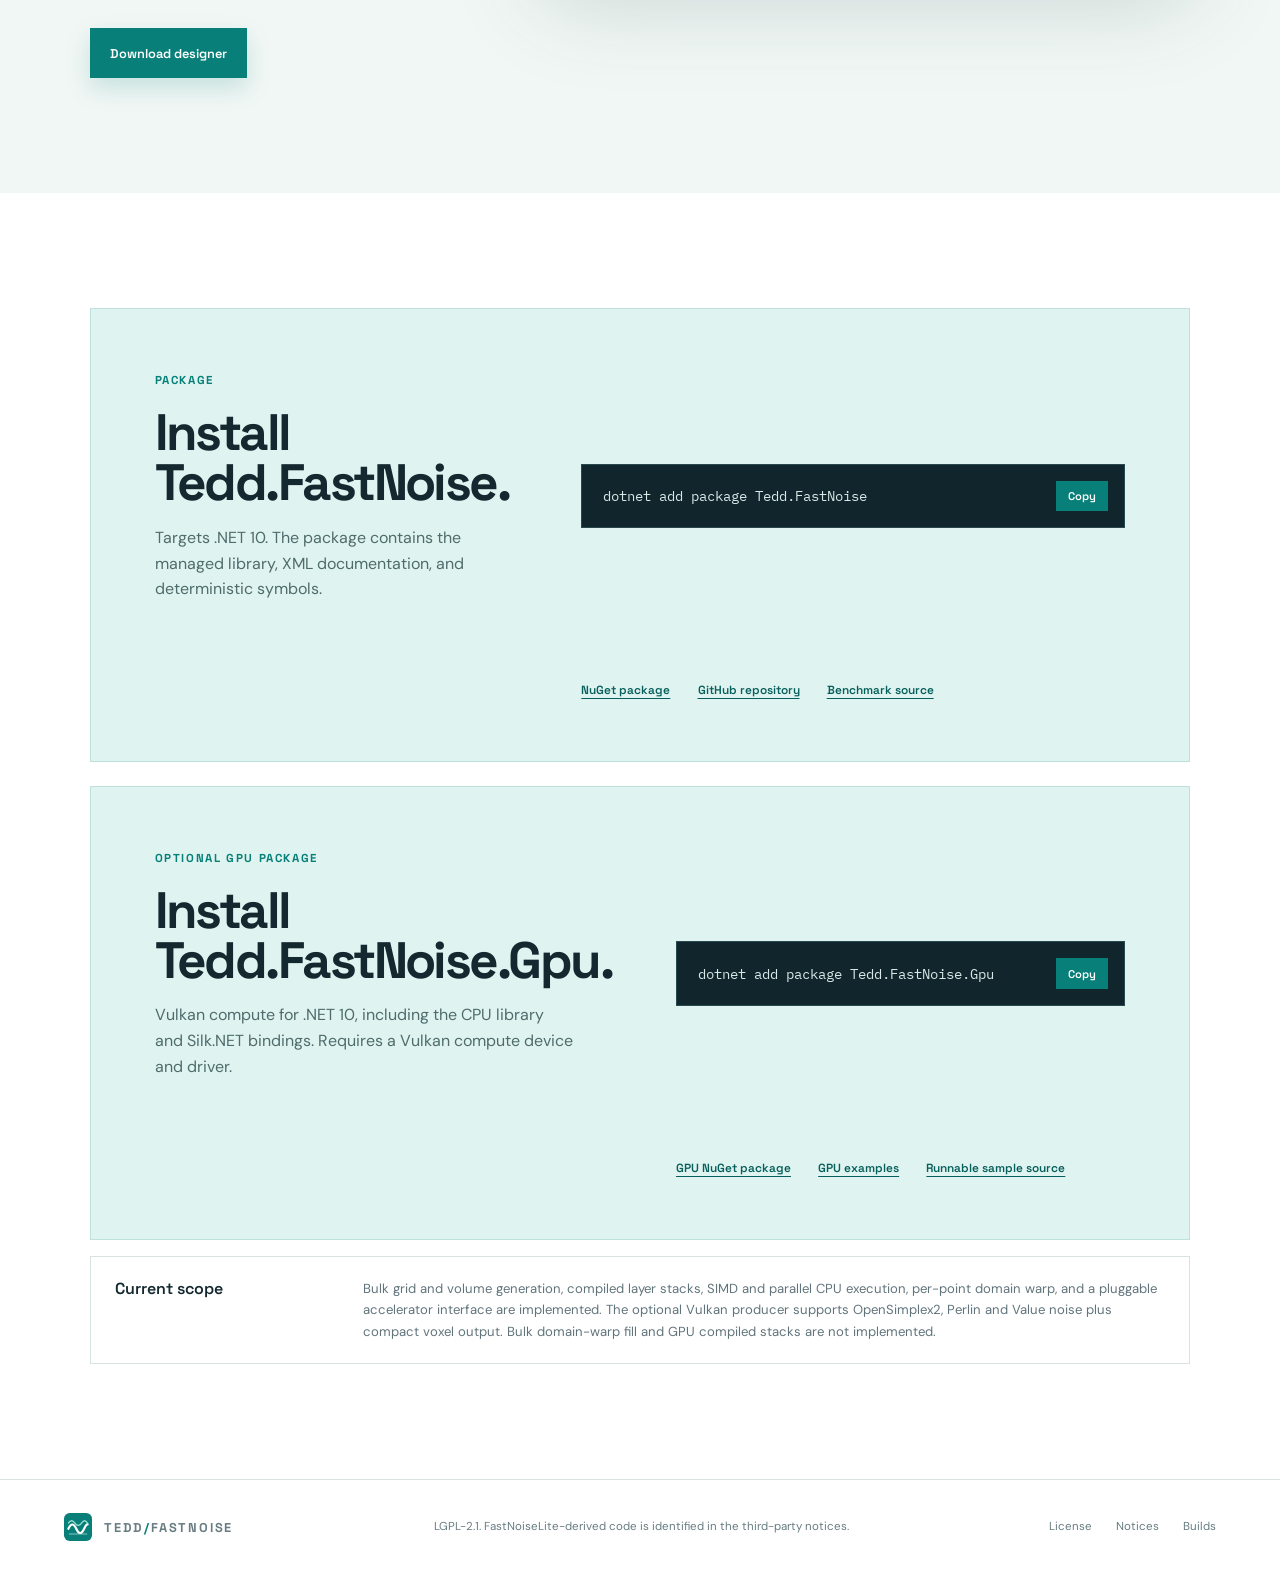
==== commit 92f19036: "Validate releases locally and deploy committed website assets" ====
--- a/docs/index.html
+++ b/docs/index.html
@@ -52,7 +52,7 @@
       <figure class="hero-sample reveal">
         <div class="sample-bar"><span></span><span></span><span></span><b>OpenSimplex2 · 48³ field · threshold 0.08</b></div>
         <img src="gallery/volume-3d.png" alt="Isometric rendering of a thresholded 48 by 48 by 48 OpenSimplex2 noise volume" width="960" height="880">
-        <figcaption><strong>Actual 3D output.</strong> Generated during the Pages build by one <code>GridRegion3D</code> fill, then thresholded and projected as exposed voxels.</figcaption>
+        <figcaption><strong>Actual 3D output.</strong> Generated by one <code>GridRegion3D</code> fill, then thresholded and projected as exposed voxels.</figcaption>
       </figure>
     </section>
 
@@ -111,7 +111,7 @@
           <p class="eyebrow">Generated fields</p>
           <h2>The kernels have different spectra and artifacts.</h2>
         </div>
-        <p>These images are not stock textures. The Pages workflow builds the current library, fills each field, and writes the PNG files. Equal seeds reproduce equal samples.</p>
+        <p>The gallery sample fills each field with Tedd.FastNoise and writes the PNG files. Run it locally to reproduce these images. Equal seeds reproduce equal samples.</p>
       </div>
 
       <div class="sample-grid">
@@ -229,7 +229,7 @@
         <figure class="reveal"><img src="gallery/gpu-terrain-8.png" width="960" height="880" alt="The same world region sampled at eight cubed voxels, thirty-two world units per cell" loading="lazy"><figcaption><strong>8³ cells · step 32</strong><span>One surviving noise octave.</span></figcaption></figure>
       </div>
       <div class="gpu-guide reveal">
-        <p>The examples cover the same 256-world-unit cube. The runnable sample executes Vulkan compute, reads back the packed cells and projects them into these images. Site builds use Mesa's Vulkan software device; rendering engines can consume the same format directly on the GPU.</p>
+        <p>The examples cover the same 256-world-unit cube. The runnable sample executes Vulkan compute, reads back the packed cells and projects them into these images. These previews were generated locally on an NVIDIA GeForce RTX 4090; rendering engines can consume the same format directly on the GPU.</p>
         <p>OpenSimplex2, Perlin and Value support None, fBm, Ridged and PingPong fractals. GPU output is tested against CPU values, but cross-device bit equivalence is not guaranteed. Compiled stacks and domain warp use the CPU API.</p>
         <p>The voxel layout matches Forcecraft10's production brick directory. It contains one opaque material; game-specific terrain rules, lighting, pristine-chunk selection and edit invalidation remain host responsibilities.</p>
         <div class="install-command"><code>dotnet run -c Release --project samples/Tedd.FastNoise.Gpu.Sample</code><button type="button" data-copy="dotnet run -c Release --project samples/Tedd.FastNoise.Gpu.Sample">Copy</button></div>
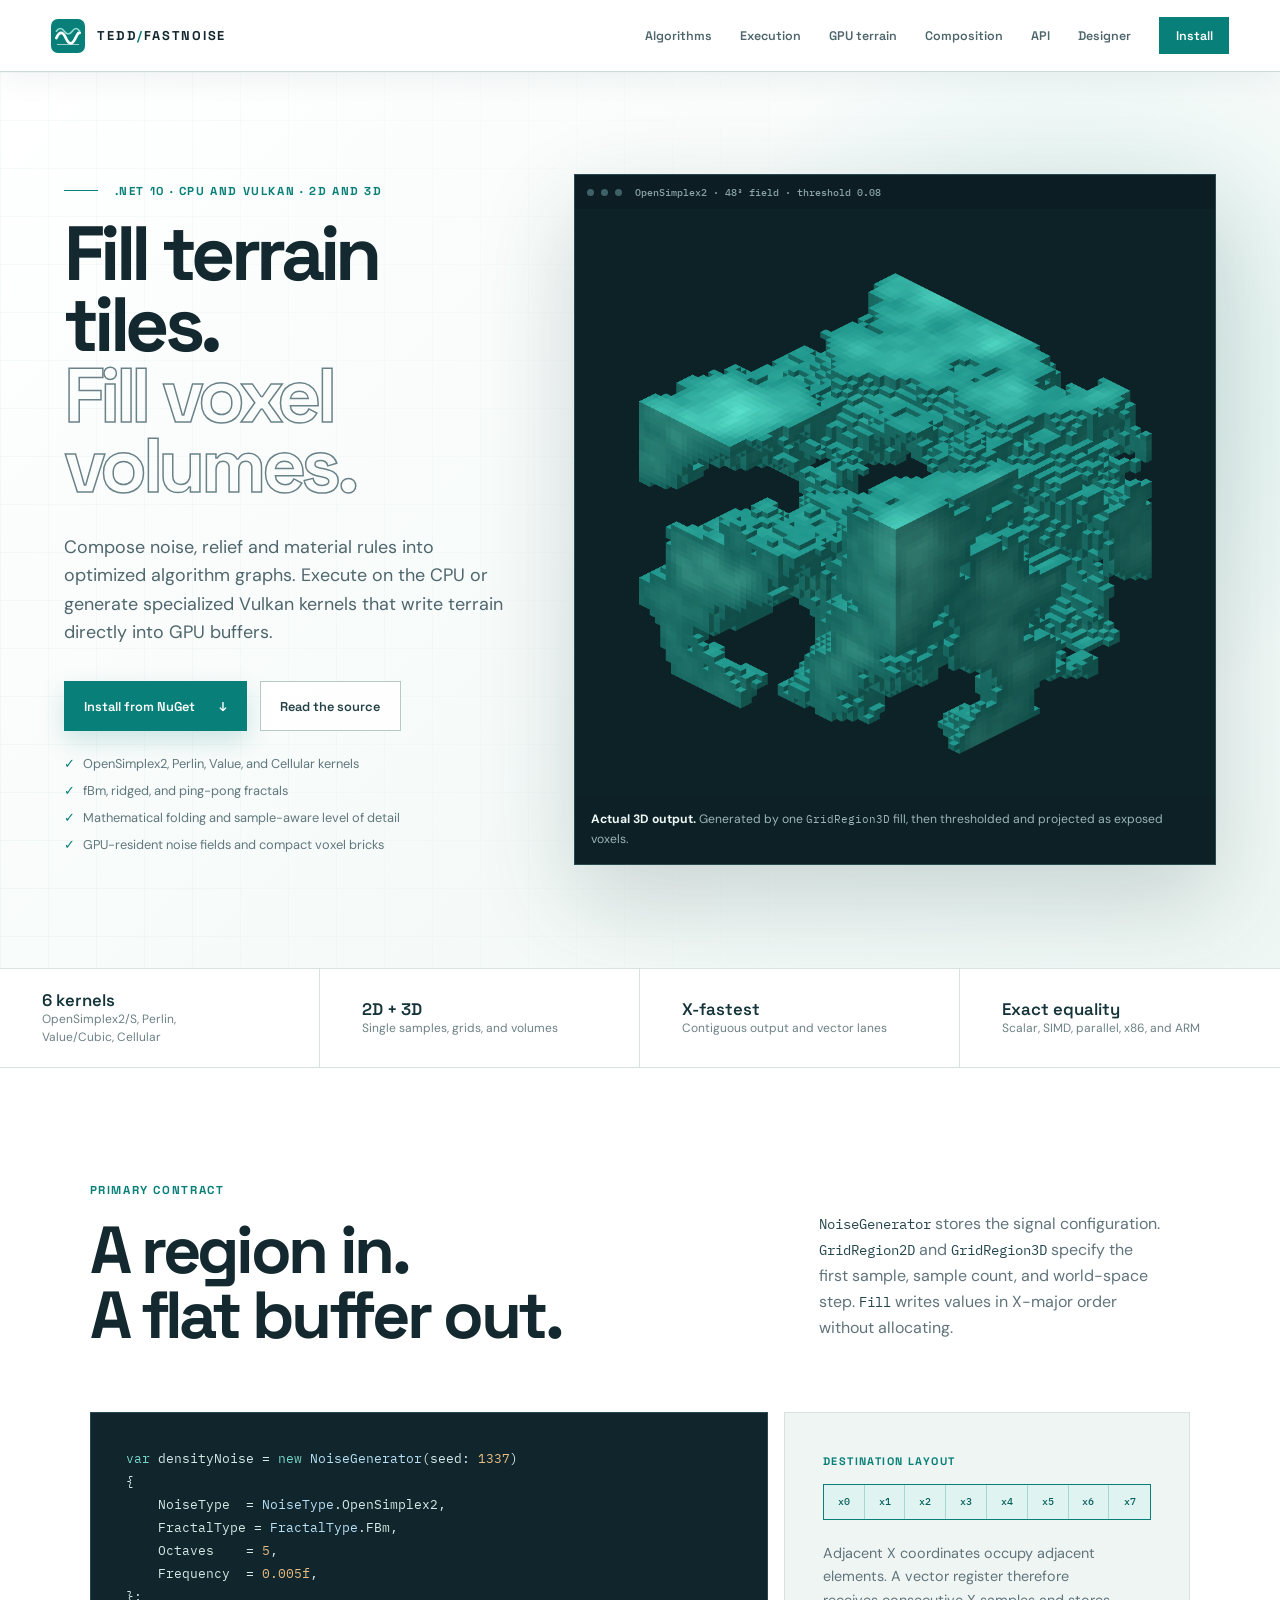
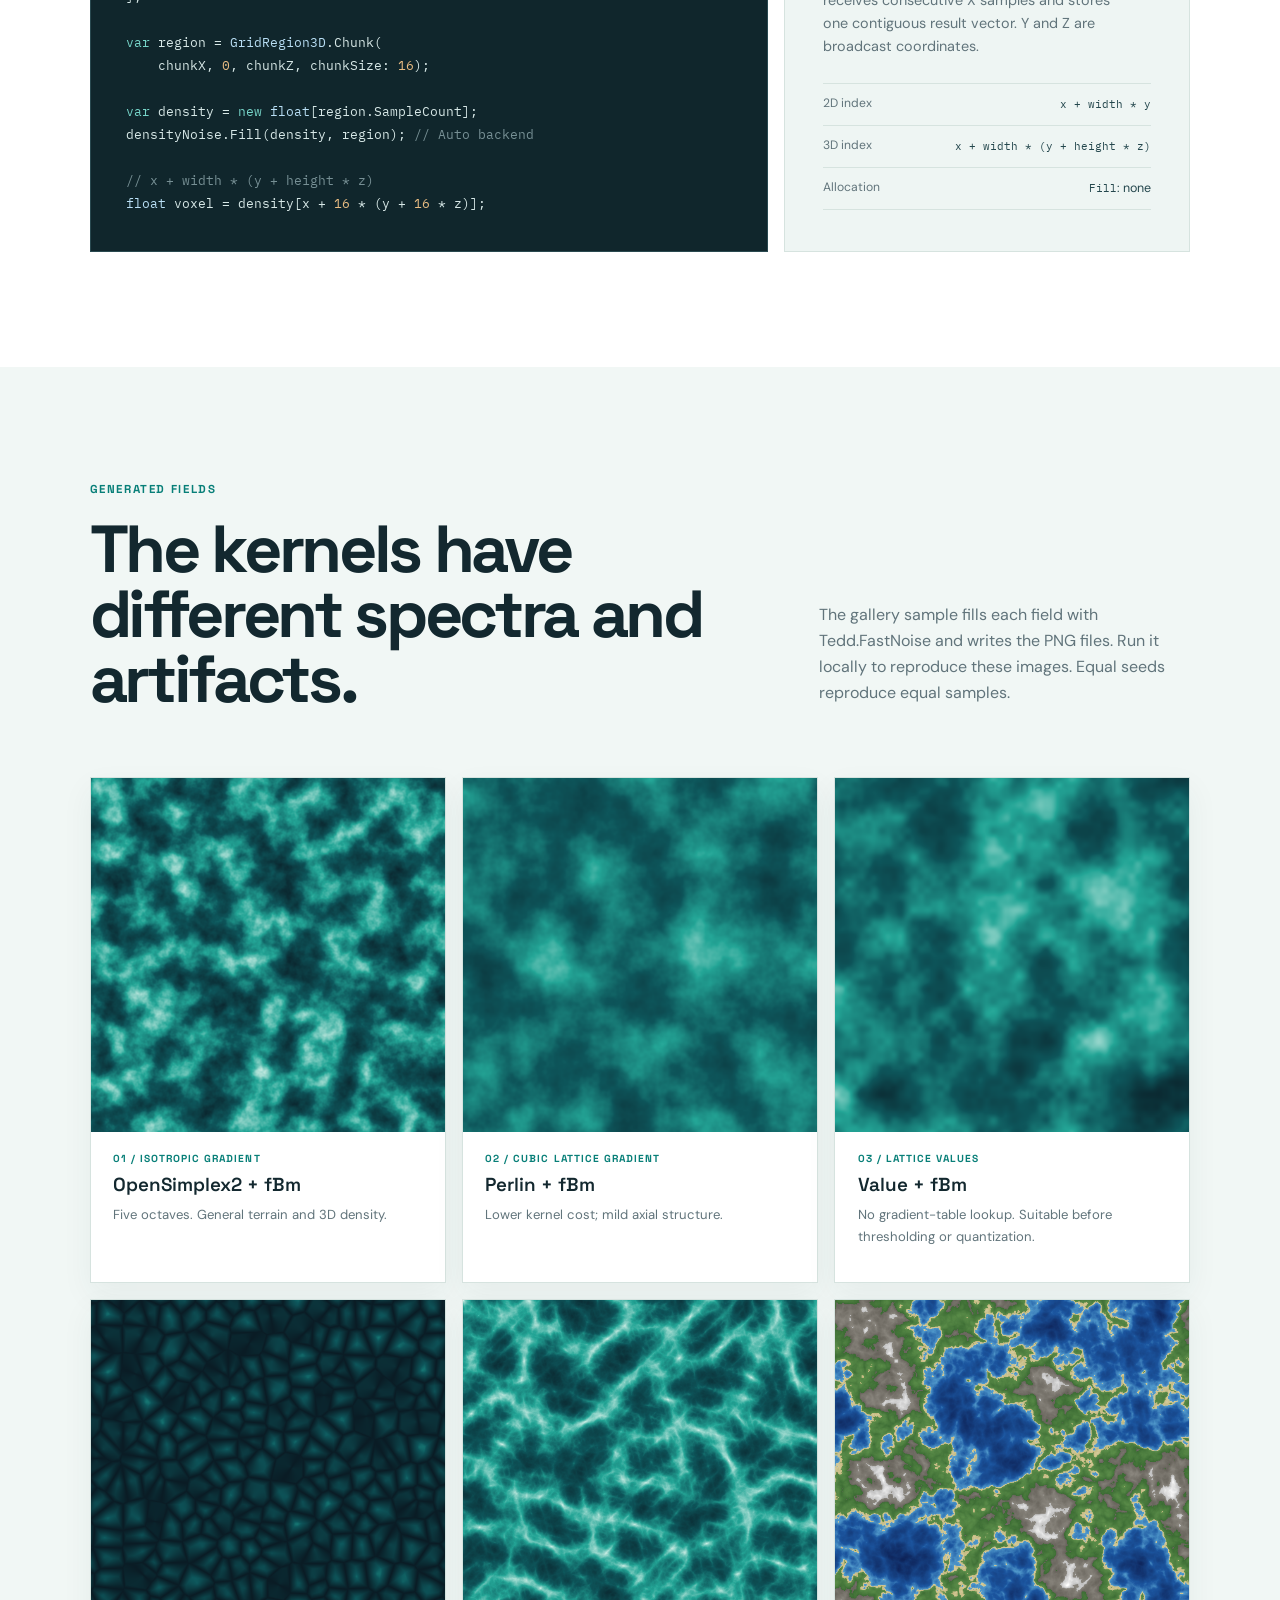
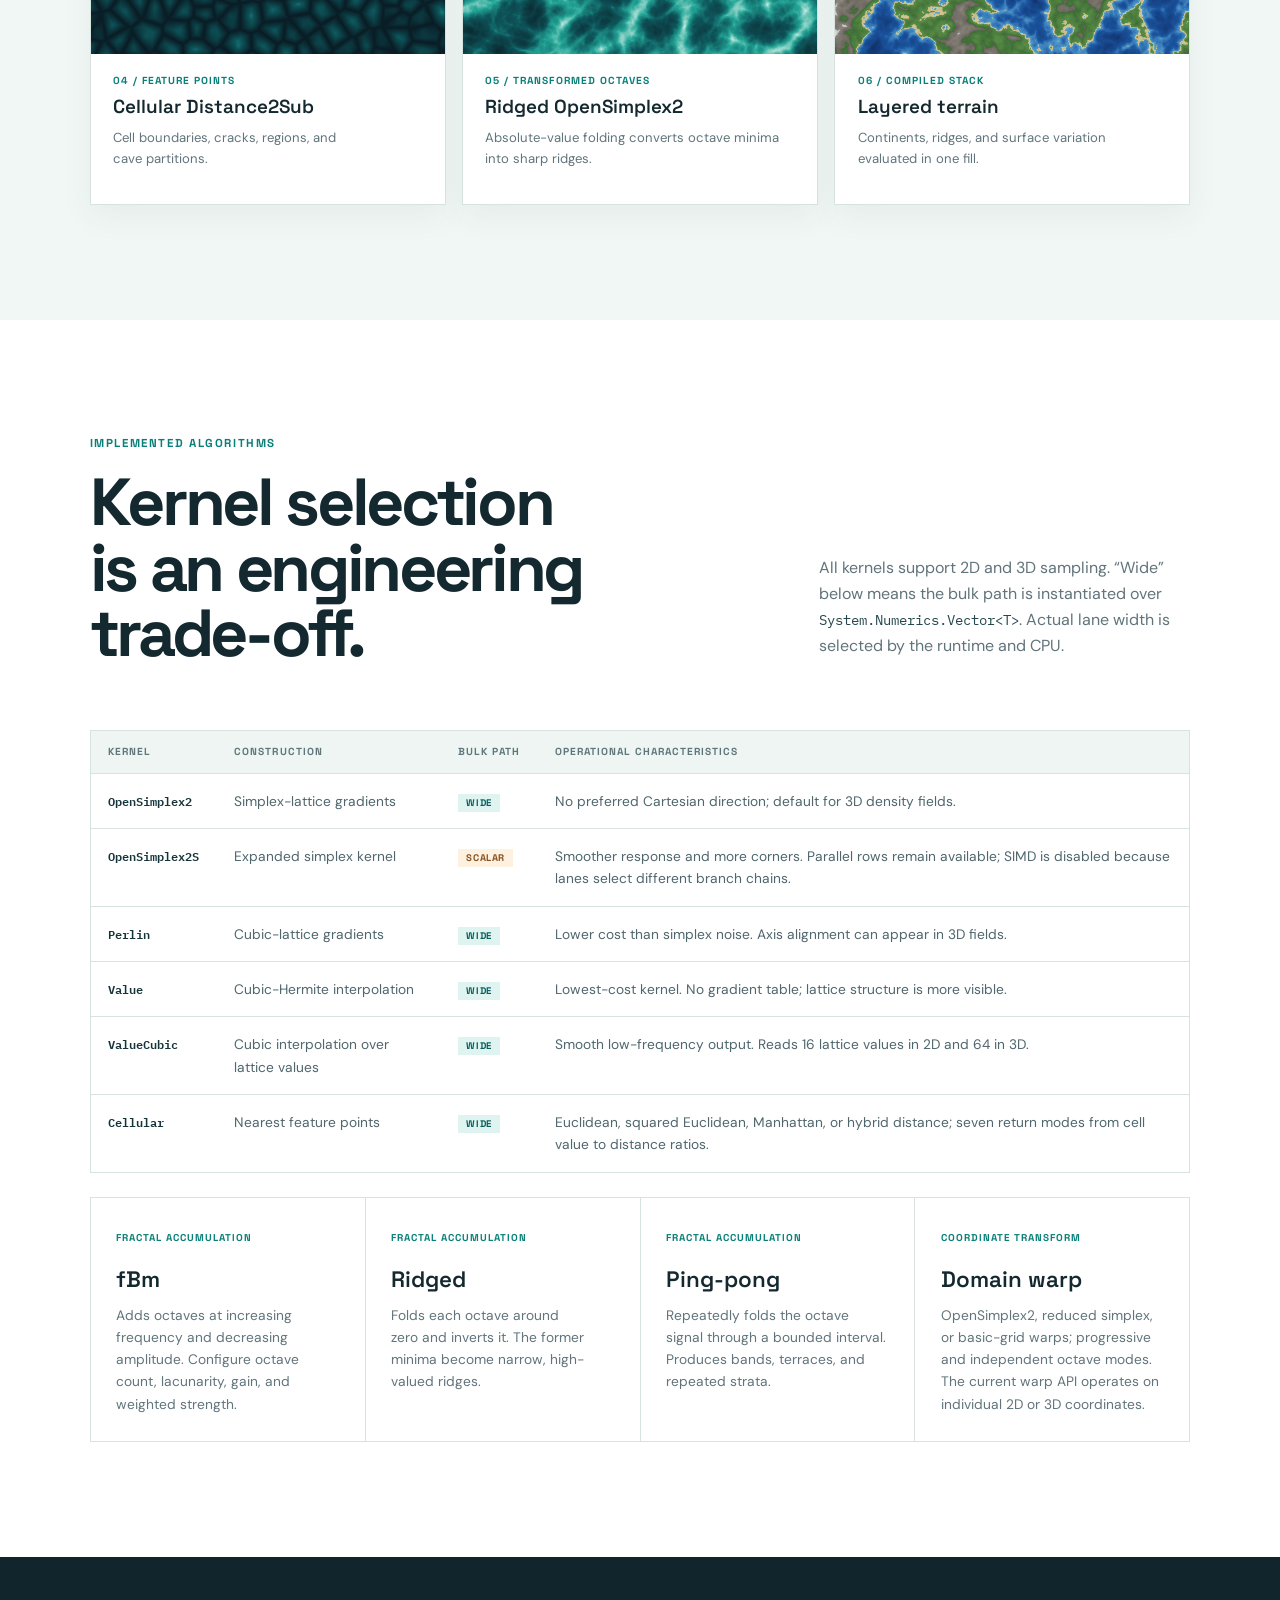
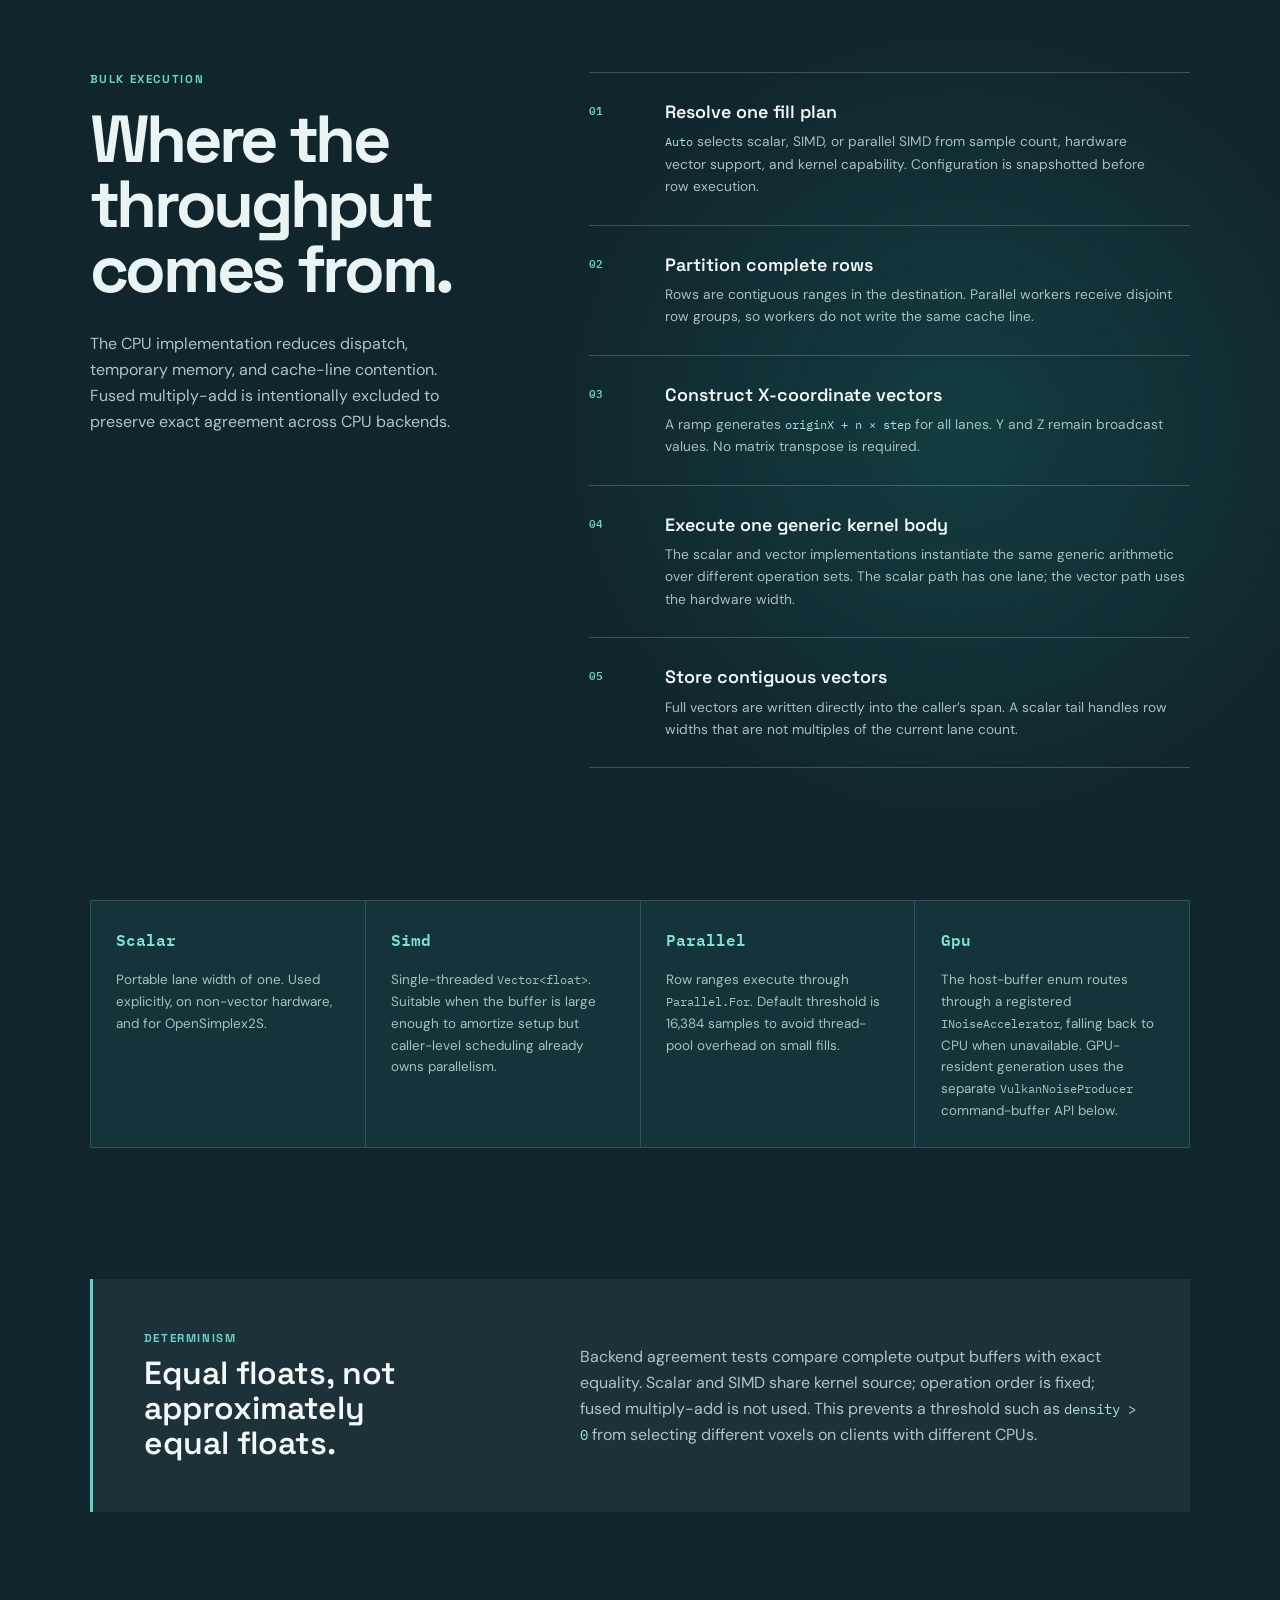
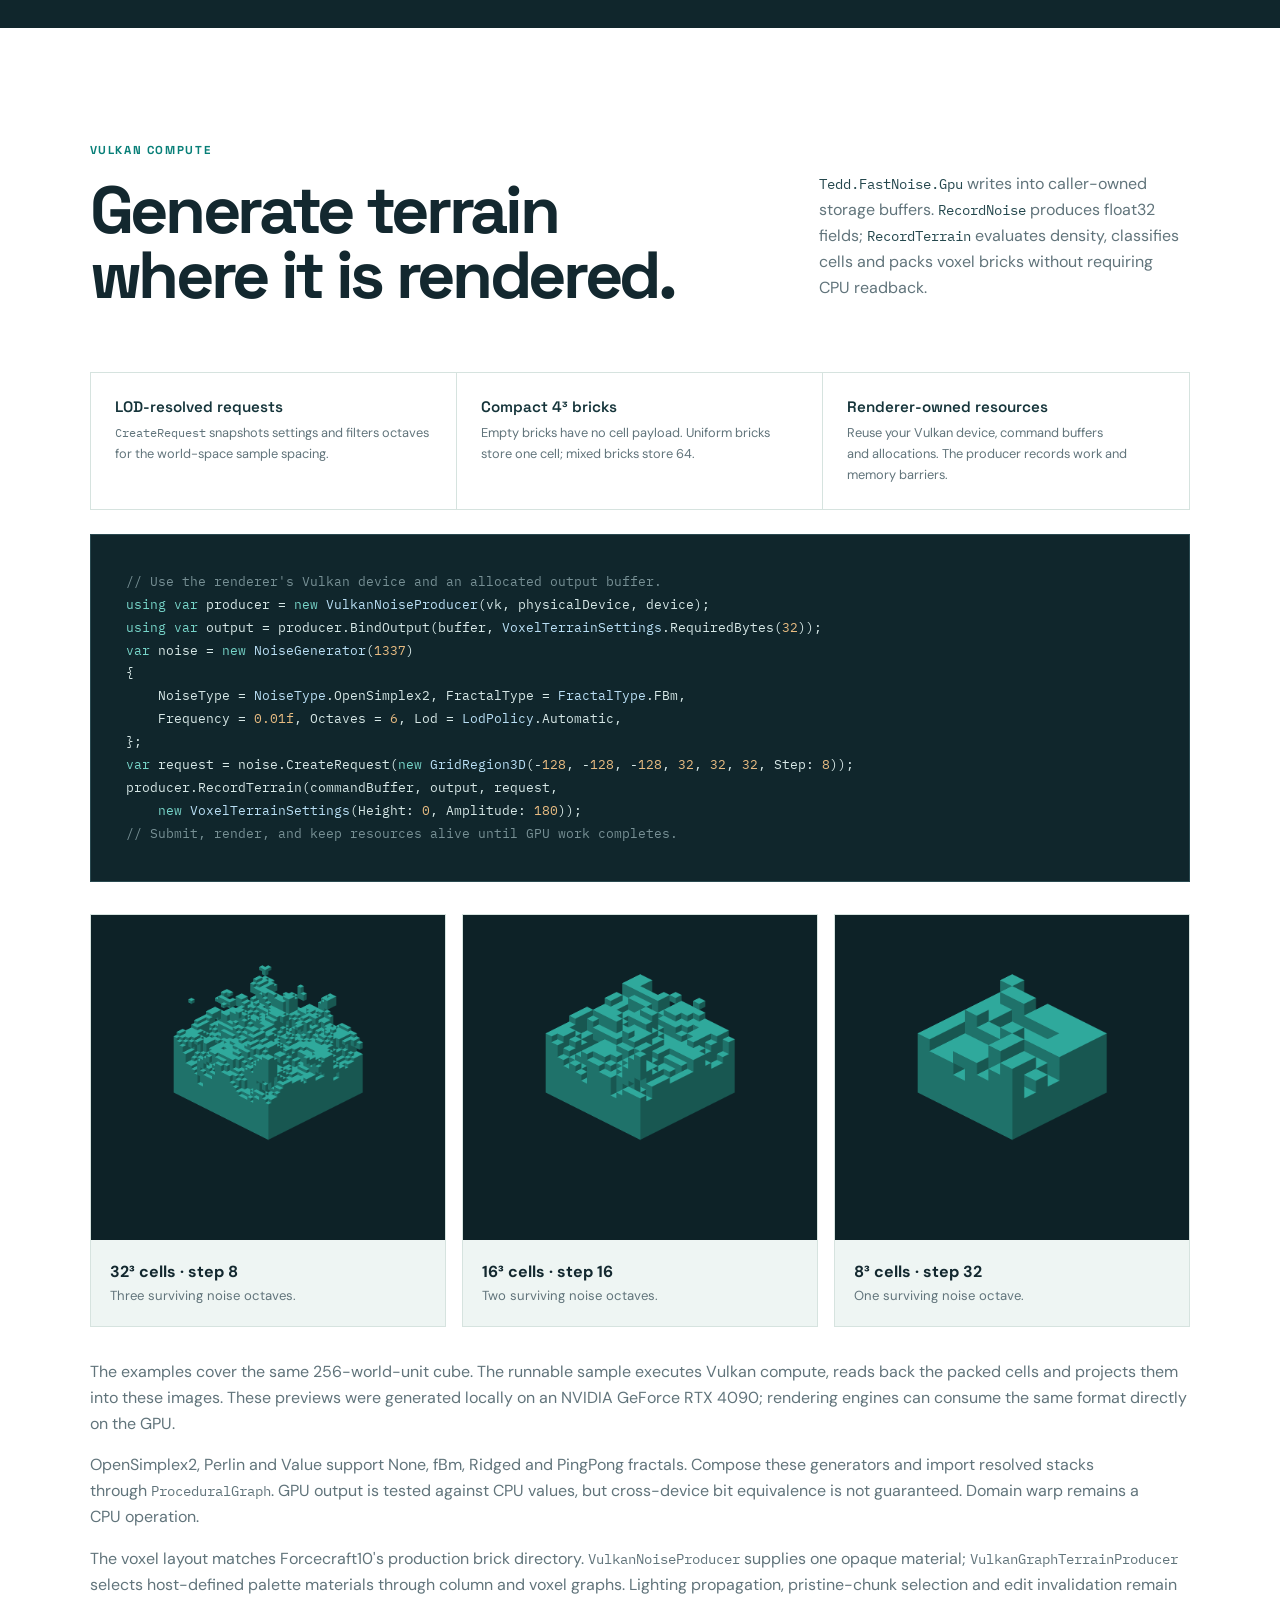
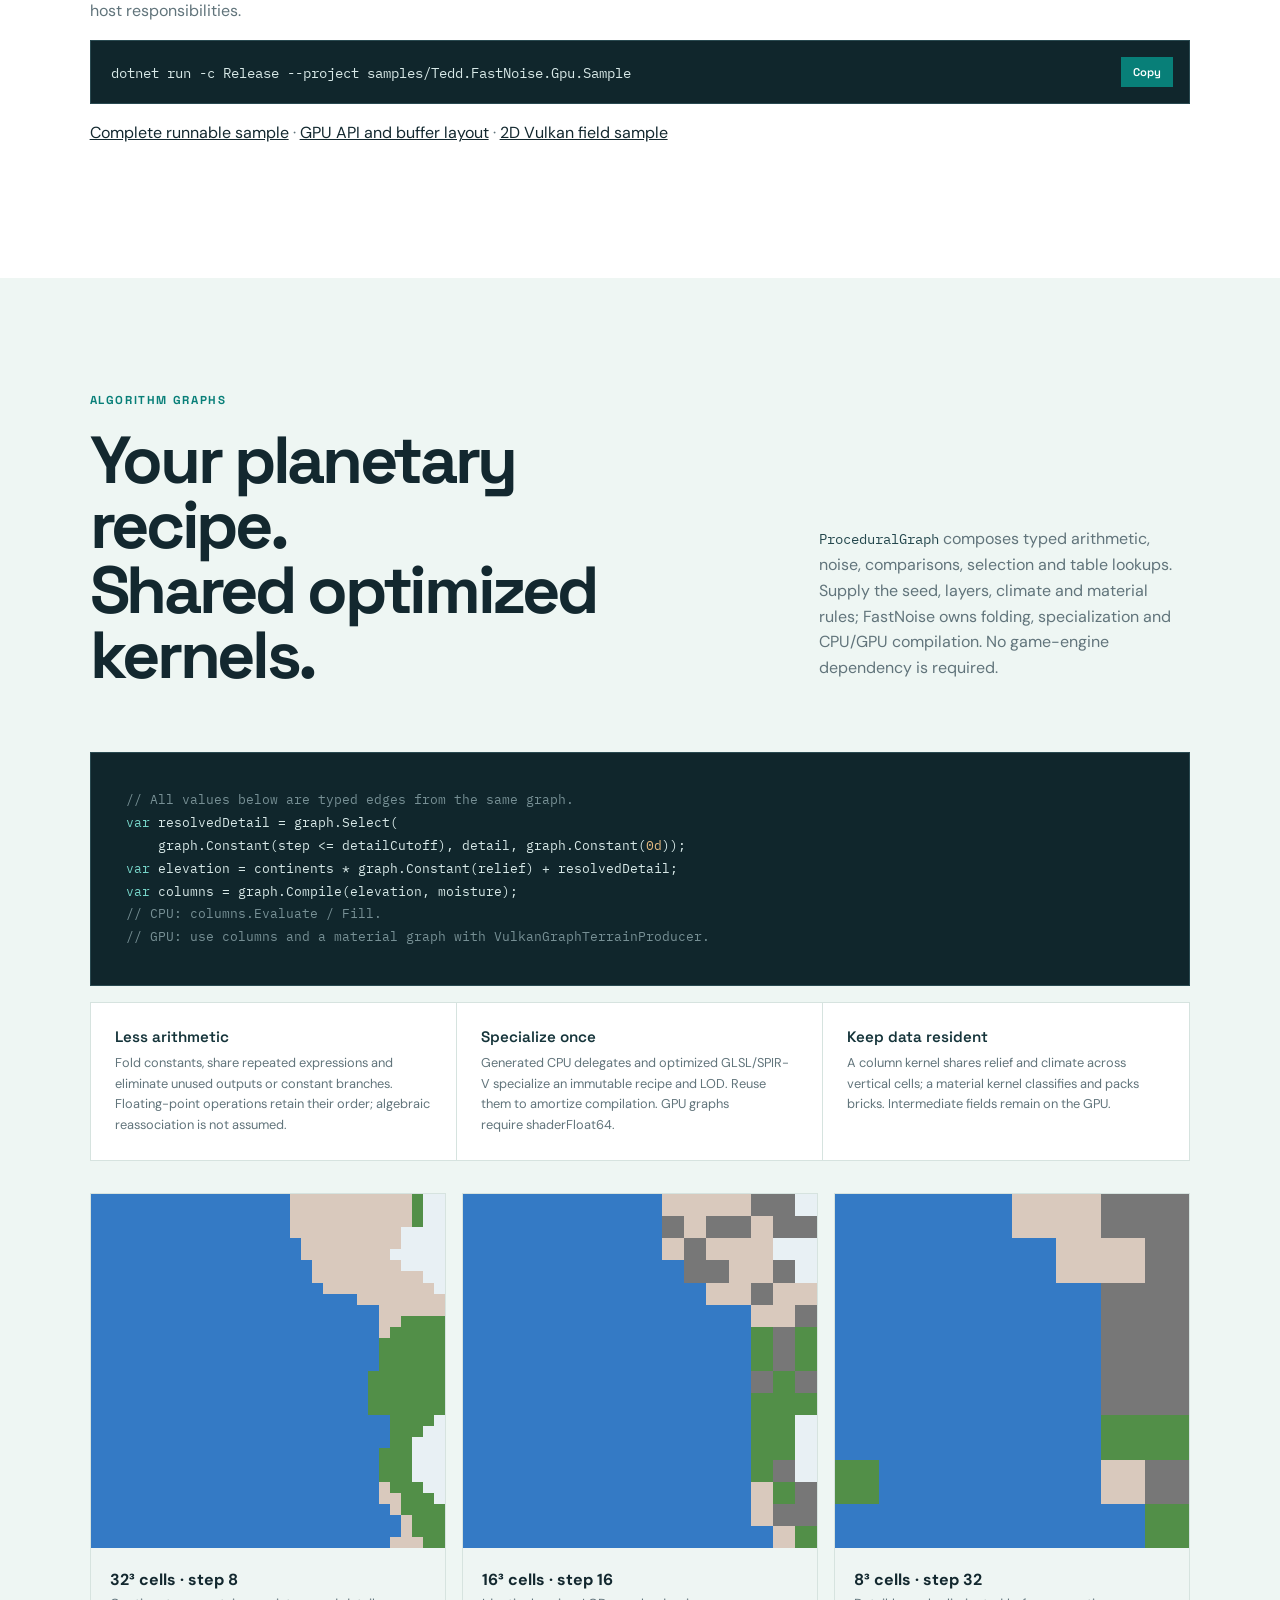
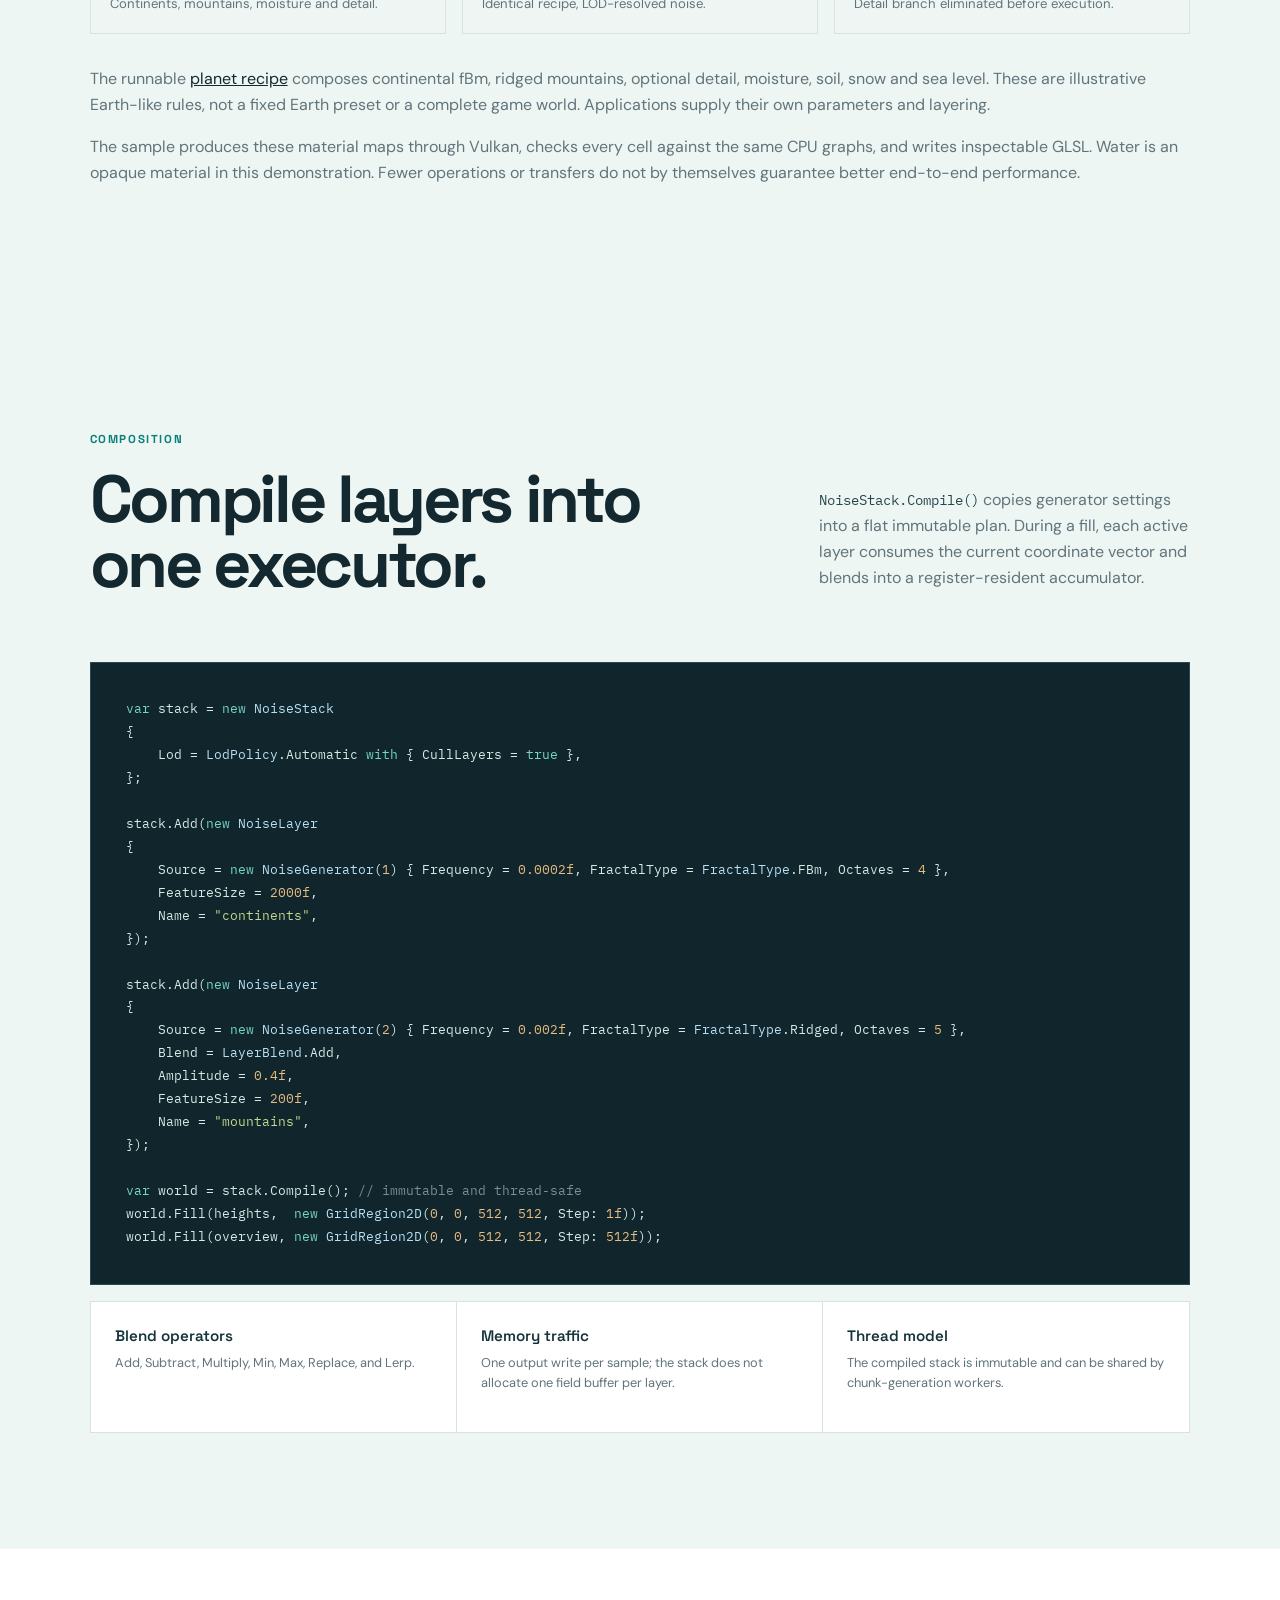
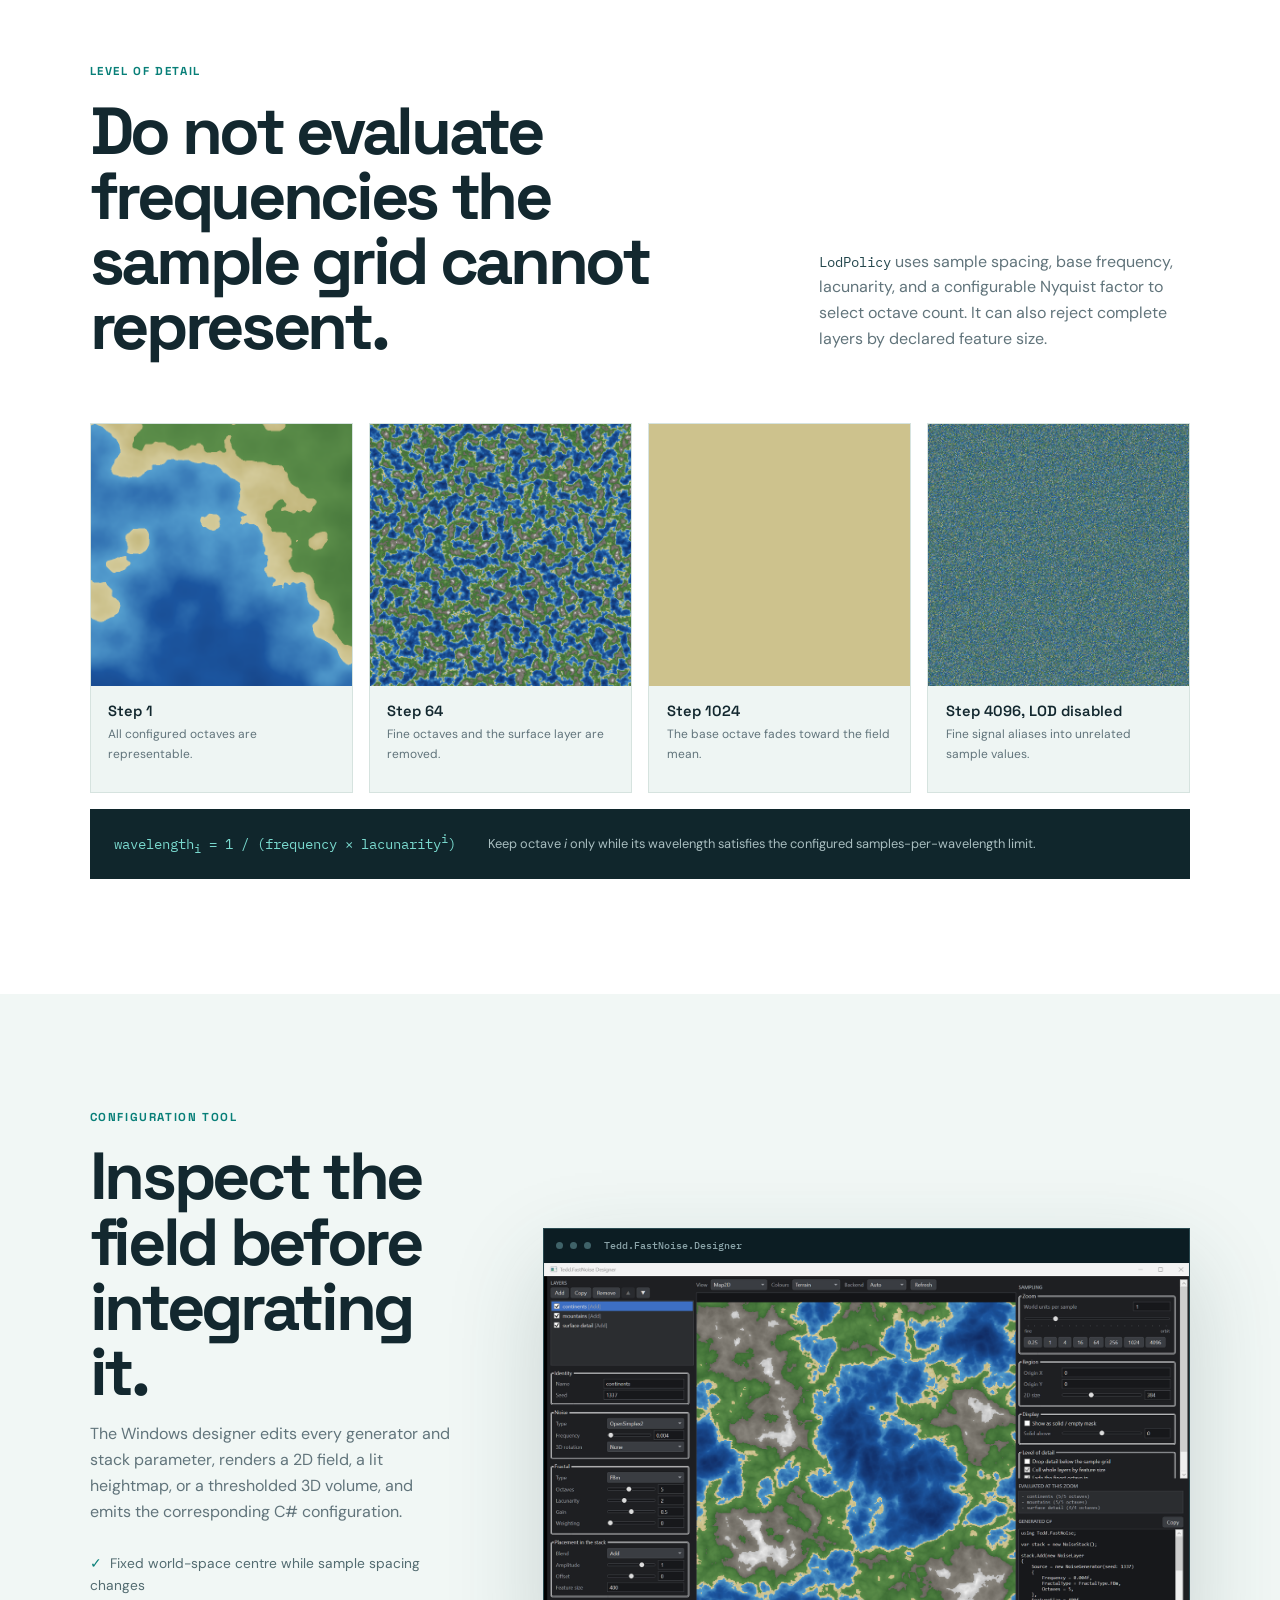
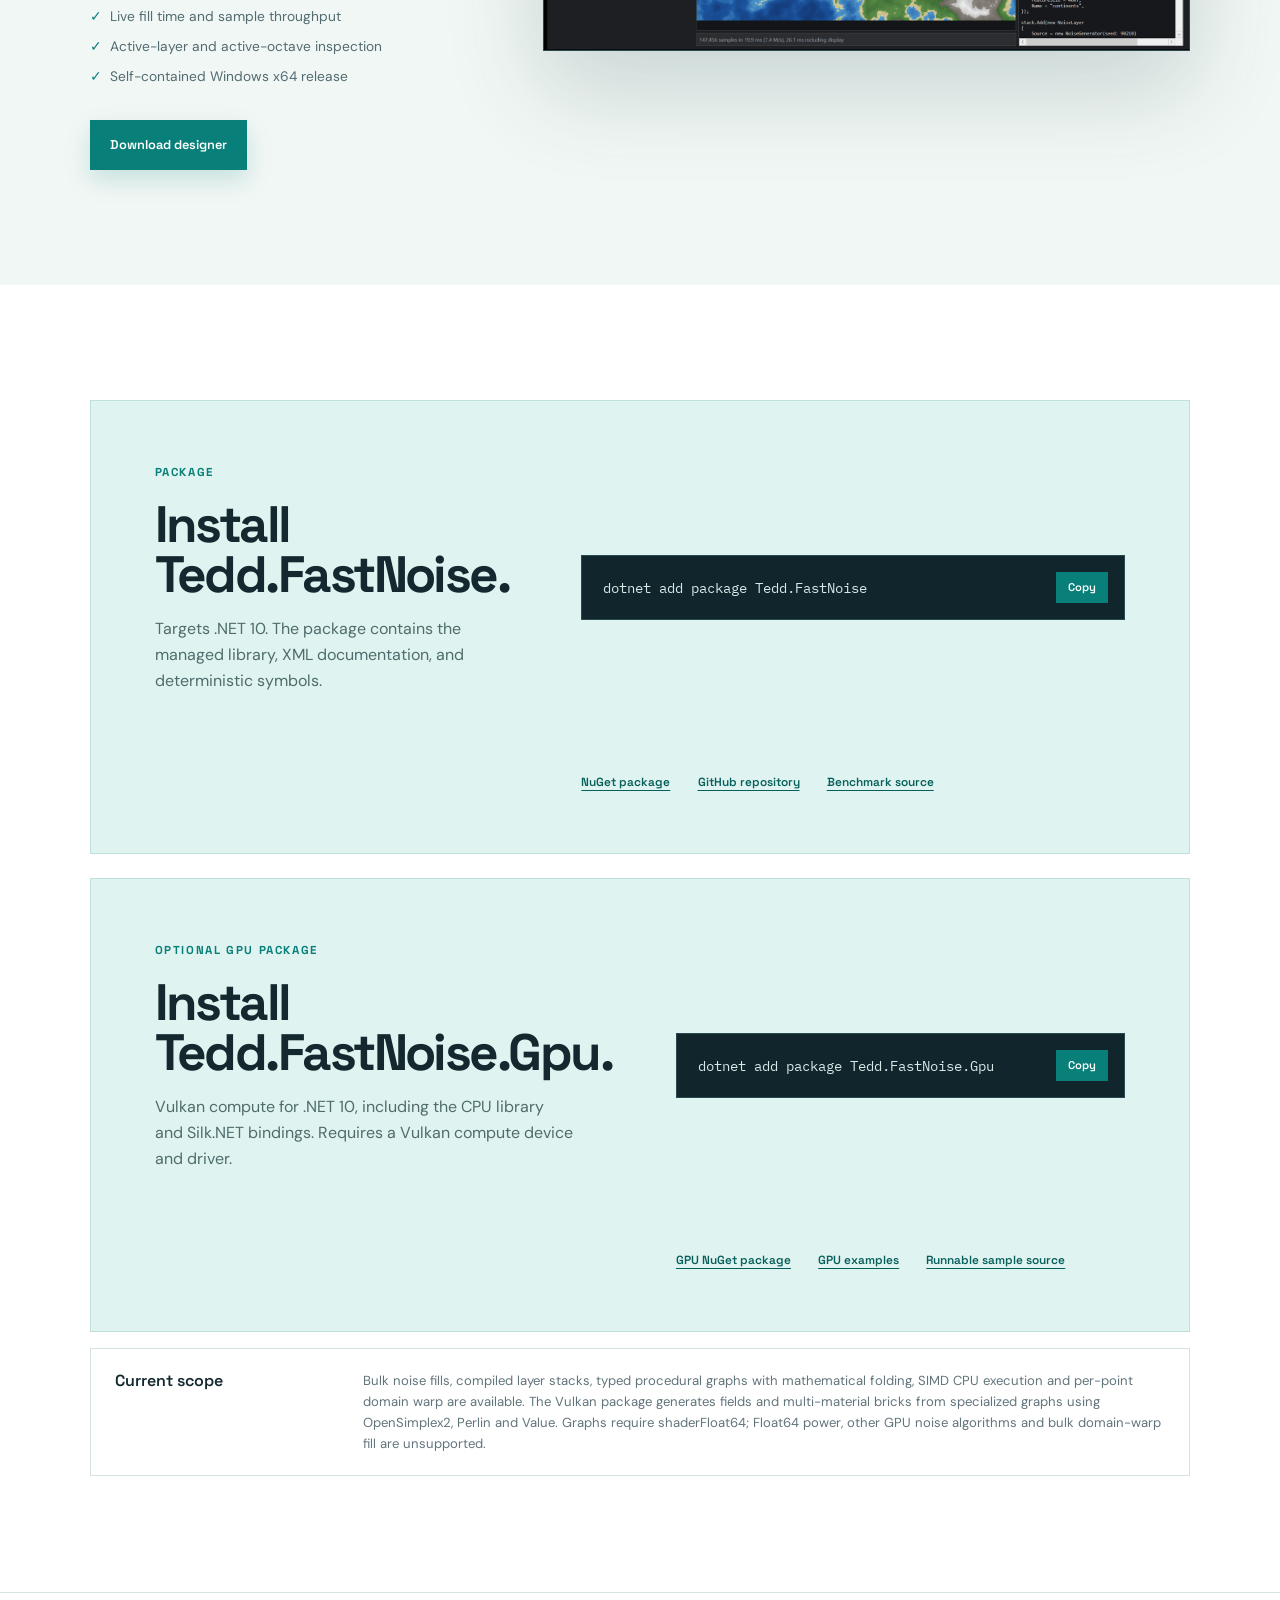
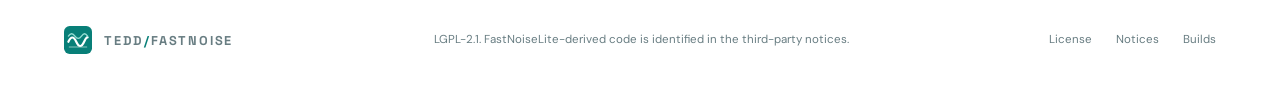
==== commit 1716d0fe: "Document procedural composition and publish a planetary GPU sample" ====
--- a/docs/index.html
+++ b/docs/index.html
@@ -4,7 +4,7 @@
   <meta charset="utf-8">
   <meta name="viewport" content="width=device-width, initial-scale=1">
   <meta name="theme-color" content="#f7faf9">
-  <meta name="description" content="Bulk coherent noise for .NET: deterministic scalar, SIMD and parallel CPU fills, plus Vulkan compute noise and compact voxel terrain with level of detail.">
+  <meta name="description" content="Compose procedural terrain algorithms with mathematical folding, scalar/SIMD CPU execution and runtime-specialized Vulkan kernels for GPU-resident planetary terrain.">
   <title>Tedd.FastNoise — deterministic bulk noise for .NET</title>
   <link rel="icon" href="assets/noise-mark.svg" type="image/svg+xml">
   <script>document.documentElement.classList.add('js')</script>
@@ -36,7 +36,7 @@
       <div class="hero-copy">
         <p class="eyebrow"><span></span> .NET 10 · CPU and Vulkan · 2D and 3D</p>
         <h1>Fill terrain tiles.<br><em>Fill voxel volumes.</em></h1>
-        <p class="lede">Fill CPU buffers with bit-identical scalar, SIMD or parallel noise. Generate float fields and compact voxel terrain directly into GPU buffers with the optional Vulkan producer.</p>
+        <p class="lede">Compose noise, relief and material rules into optimized algorithm graphs. Execute on the CPU or generate specialized Vulkan kernels that write terrain directly into GPU buffers.</p>
         <div class="hero-actions">
           <a class="button primary" href="#install"><span>Install from NuGet</span><span aria-hidden="true">↓</span></a>
           <a class="button secondary" href="https://github.com/tedd/Tedd.FastNoise">Read the source</a>
@@ -44,7 +44,7 @@
         <ul class="hero-checks" aria-label="Library properties">
           <li>OpenSimplex2, Perlin, Value, and Cellular kernels</li>
           <li>fBm, ridged, and ping-pong fractals</li>
-          <li>Layer fusion and sample-aware level of detail</li>
+          <li>Mathematical folding and sample-aware level of detail</li>
           <li>GPU-resident noise fields and compact voxel bricks</li>
         </ul>
       </div>
@@ -230,10 +230,38 @@
       </div>
       <div class="gpu-guide reveal">
         <p>The examples cover the same 256-world-unit cube. The runnable sample executes Vulkan compute, reads back the packed cells and projects them into these images. These previews were generated locally on an NVIDIA GeForce RTX 4090; rendering engines can consume the same format directly on the GPU.</p>
-        <p>OpenSimplex2, Perlin and Value support None, fBm, Ridged and PingPong fractals. GPU output is tested against CPU values, but cross-device bit equivalence is not guaranteed. Compiled stacks and domain warp use the CPU API.</p>
-        <p>The voxel layout matches Forcecraft10's production brick directory. It contains one opaque material; game-specific terrain rules, lighting, pristine-chunk selection and edit invalidation remain host responsibilities.</p>
+        <p>OpenSimplex2, Perlin and Value support None, fBm, Ridged and PingPong fractals. Compose these generators and import resolved stacks through <code>ProceduralGraph</code>. GPU output is tested against CPU values, but cross-device bit equivalence is not guaranteed. Domain warp remains a CPU operation.</p>
+        <p>The voxel layout matches Forcecraft10's production brick directory. <code>VulkanNoiseProducer</code> supplies one opaque material; <code>VulkanGraphTerrainProducer</code> selects host-defined palette materials through column and voxel graphs. Lighting propagation, pristine-chunk selection and edit invalidation remain host responsibilities.</p>
         <div class="install-command"><code>dotnet run -c Release --project samples/Tedd.FastNoise.Gpu.Sample</code><button type="button" data-copy="dotnet run -c Release --project samples/Tedd.FastNoise.Gpu.Sample">Copy</button></div>
         <p><a href="https://github.com/tedd/Tedd.FastNoise/tree/main/samples/Tedd.FastNoise.Gpu.Sample">Complete runnable sample</a> · <a href="https://github.com/tedd/Tedd.FastNoise/blob/main/src/Tedd.FastNoise.Gpu/README.md">GPU API and buffer layout</a> · <a href="gallery/gpu-field.png">2D Vulkan field sample</a></p>
+      </div>
+    </section>
+
+    <section class="composition section-shell" id="procedural">
+      <div class="section-intro reveal">
+        <div><p class="eyebrow">Algorithm graphs</p><h2>Your planetary recipe.<br>Shared optimized kernels.</h2></div>
+        <p><code>ProceduralGraph</code> composes typed arithmetic, noise, comparisons, selection and table lookups. Supply the seed, layers, climate and material rules; FastNoise owns folding, specialization and CPU/GPU compilation. No game-engine dependency is required.</p>
+      </div>
+      <pre class="wide-code reveal" aria-label="C sharp procedural graph specialization"><code><span class="comment">// All values below are typed edges from the same graph.</span>
+<span class="kw">var</span> resolvedDetail = graph.Select(
+    graph.Constant(step &lt;= detailCutoff), detail, graph.Constant(<span class="num">0d</span>));
+<span class="kw">var</span> elevation = continents * graph.Constant(relief) + resolvedDetail;
+<span class="kw">var</span> columns = graph.Compile(elevation, moisture);
+<span class="comment">// CPU: columns.Evaluate / Fill.
+// GPU: use columns and a material graph with VulkanGraphTerrainProducer.</span></code></pre>
+      <div class="composition-notes reveal">
+        <p><strong>Less arithmetic</strong><span>Fold constants, share repeated expressions and eliminate unused outputs or constant branches. Floating-point operations retain their order; algebraic reassociation is not assumed.</span></p>
+        <p><strong>Specialize once</strong><span>Generated CPU delegates and optimized GLSL/SPIR-V specialize an immutable recipe and LOD. Reuse them to amortize compilation. GPU graphs require shaderFloat64.</span></p>
+        <p><strong>Keep data resident</strong><span>A column kernel shares relief and climate across vertical cells; a material kernel classifies and packs bricks. Intermediate fields remain on the GPU.</span></p>
+      </div>
+      <div class="gpu-samples">
+        <figure class="reveal"><img src="gallery/gpu-planet-32.png" width="320" height="320" style="image-rendering:pixelated" alt="Top-down material map of composed planetary terrain at 32 cubed cells" loading="lazy"><figcaption><strong>32³ cells · step 8</strong><span>Continents, mountains, moisture and detail.</span></figcaption></figure>
+        <figure class="reveal"><img src="gallery/gpu-planet-16.png" width="320" height="320" style="image-rendering:pixelated" alt="The same planetary material region at 16 cubed cells" loading="lazy"><figcaption><strong>16³ cells · step 16</strong><span>Identical recipe, LOD-resolved noise.</span></figcaption></figure>
+        <figure class="reveal"><img src="gallery/gpu-planet-8.png" width="320" height="320" style="image-rendering:pixelated" alt="Coarse planetary material map at eight cubed cells" loading="lazy"><figcaption><strong>8³ cells · step 32</strong><span>Detail branch eliminated before execution.</span></figcaption></figure>
+      </div>
+      <div class="gpu-guide reveal">
+        <p>The runnable <a href="https://github.com/tedd/Tedd.FastNoise/blob/main/samples/Tedd.FastNoise.Gpu.Sample/PlanetRecipe.cs">planet recipe</a> composes continental fBm, ridged mountains, optional detail, moisture, soil, snow and sea level. These are illustrative Earth-like rules, not a fixed Earth preset or a complete game world. Applications supply their own parameters and layering.</p>
+        <p>The sample produces these material maps through Vulkan, checks every cell against the same CPU graphs, and writes inspectable GLSL. Water is an opaque material in this demonstration. Fewer operations or transfers do not by themselves guarantee better end-to-end performance.</p>
       </div>
     </section>
 
@@ -342,7 +370,7 @@
 
       <div class="scope-note reveal">
         <h3>Current scope</h3>
-        <p>Bulk grid and volume generation, compiled layer stacks, SIMD and parallel CPU execution, per-point domain warp, and a pluggable accelerator interface are implemented. The optional Vulkan producer supports OpenSimplex2, Perlin and Value noise plus compact voxel output. Bulk domain-warp fill and GPU compiled stacks are not implemented.</p>
+        <p>Bulk noise fills, compiled layer stacks, typed procedural graphs with mathematical folding, SIMD CPU execution and per-point domain warp are available. The Vulkan package generates fields and multi-material bricks from specialized graphs using OpenSimplex2, Perlin and Value. Graphs require shaderFloat64; Float64 power, other GPU noise algorithms and bulk domain-warp fill are unsupported.</p>
       </div>
     </section>
   </main>
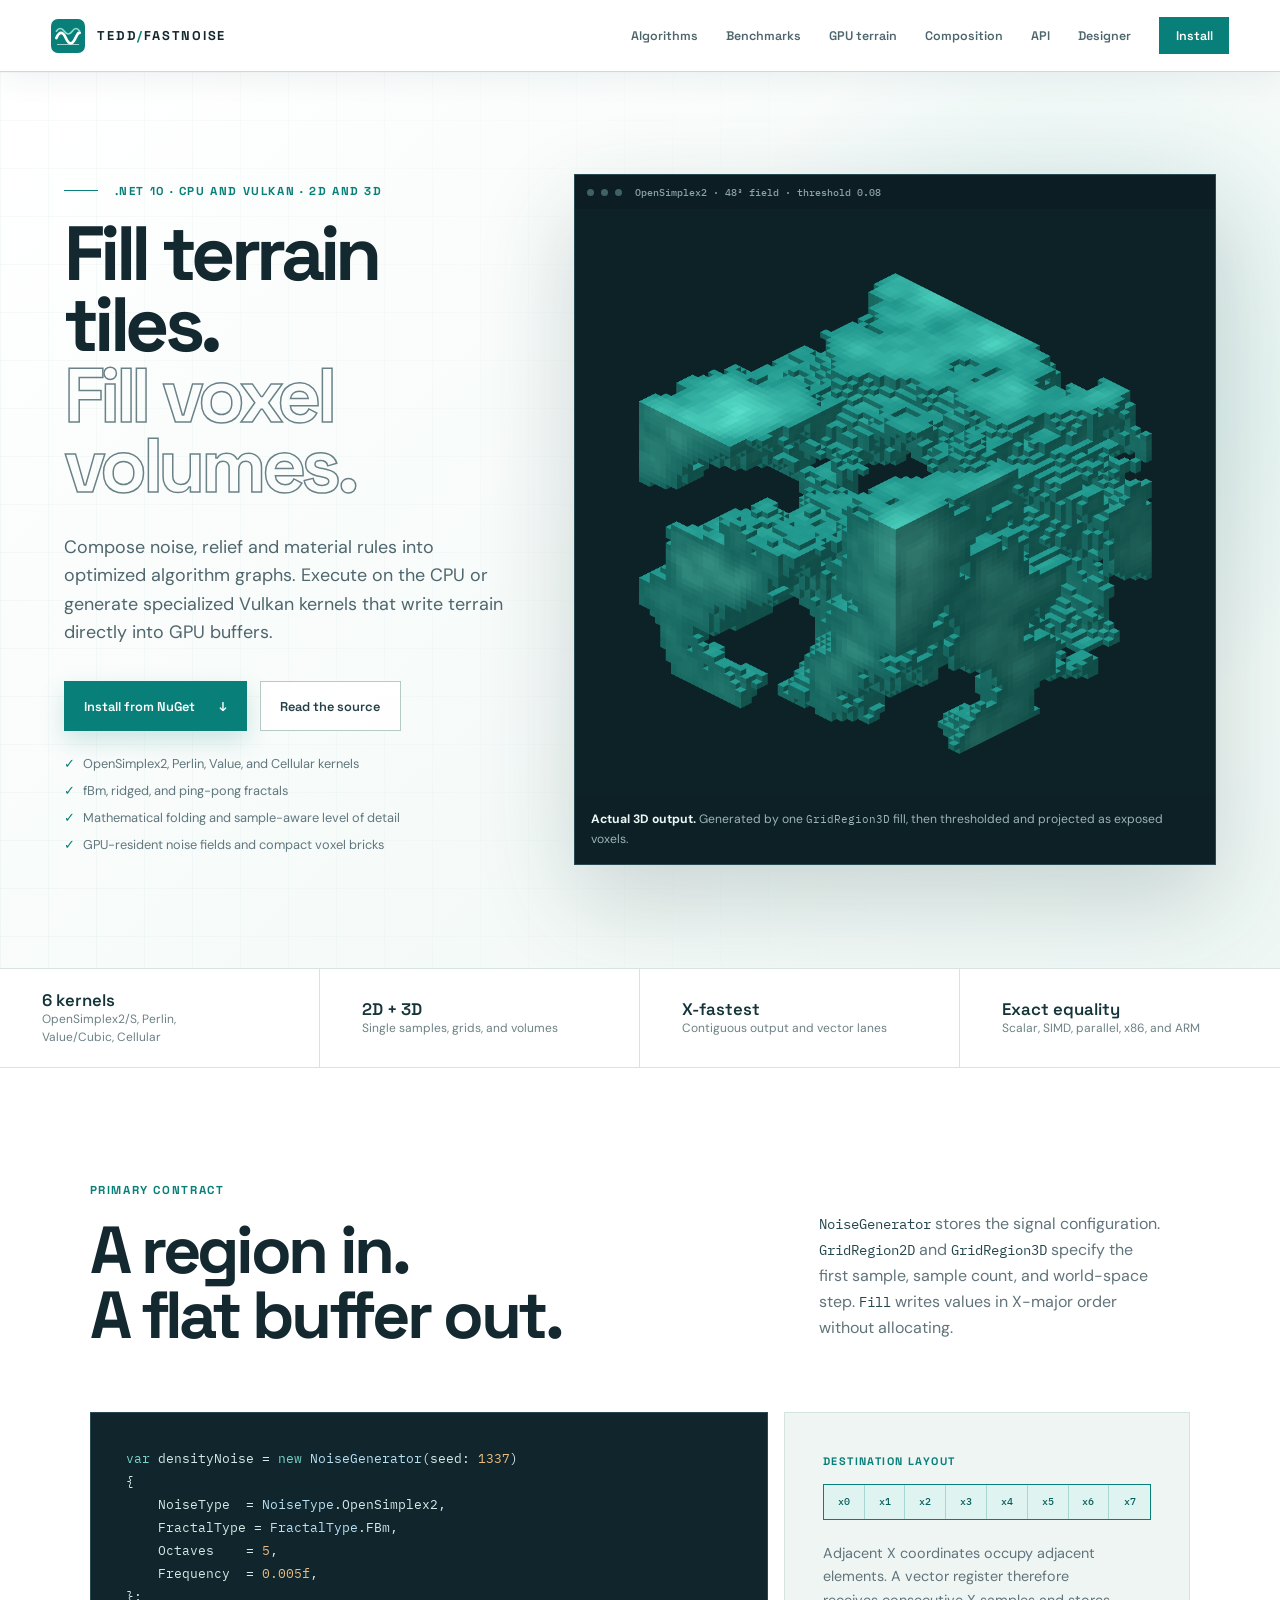
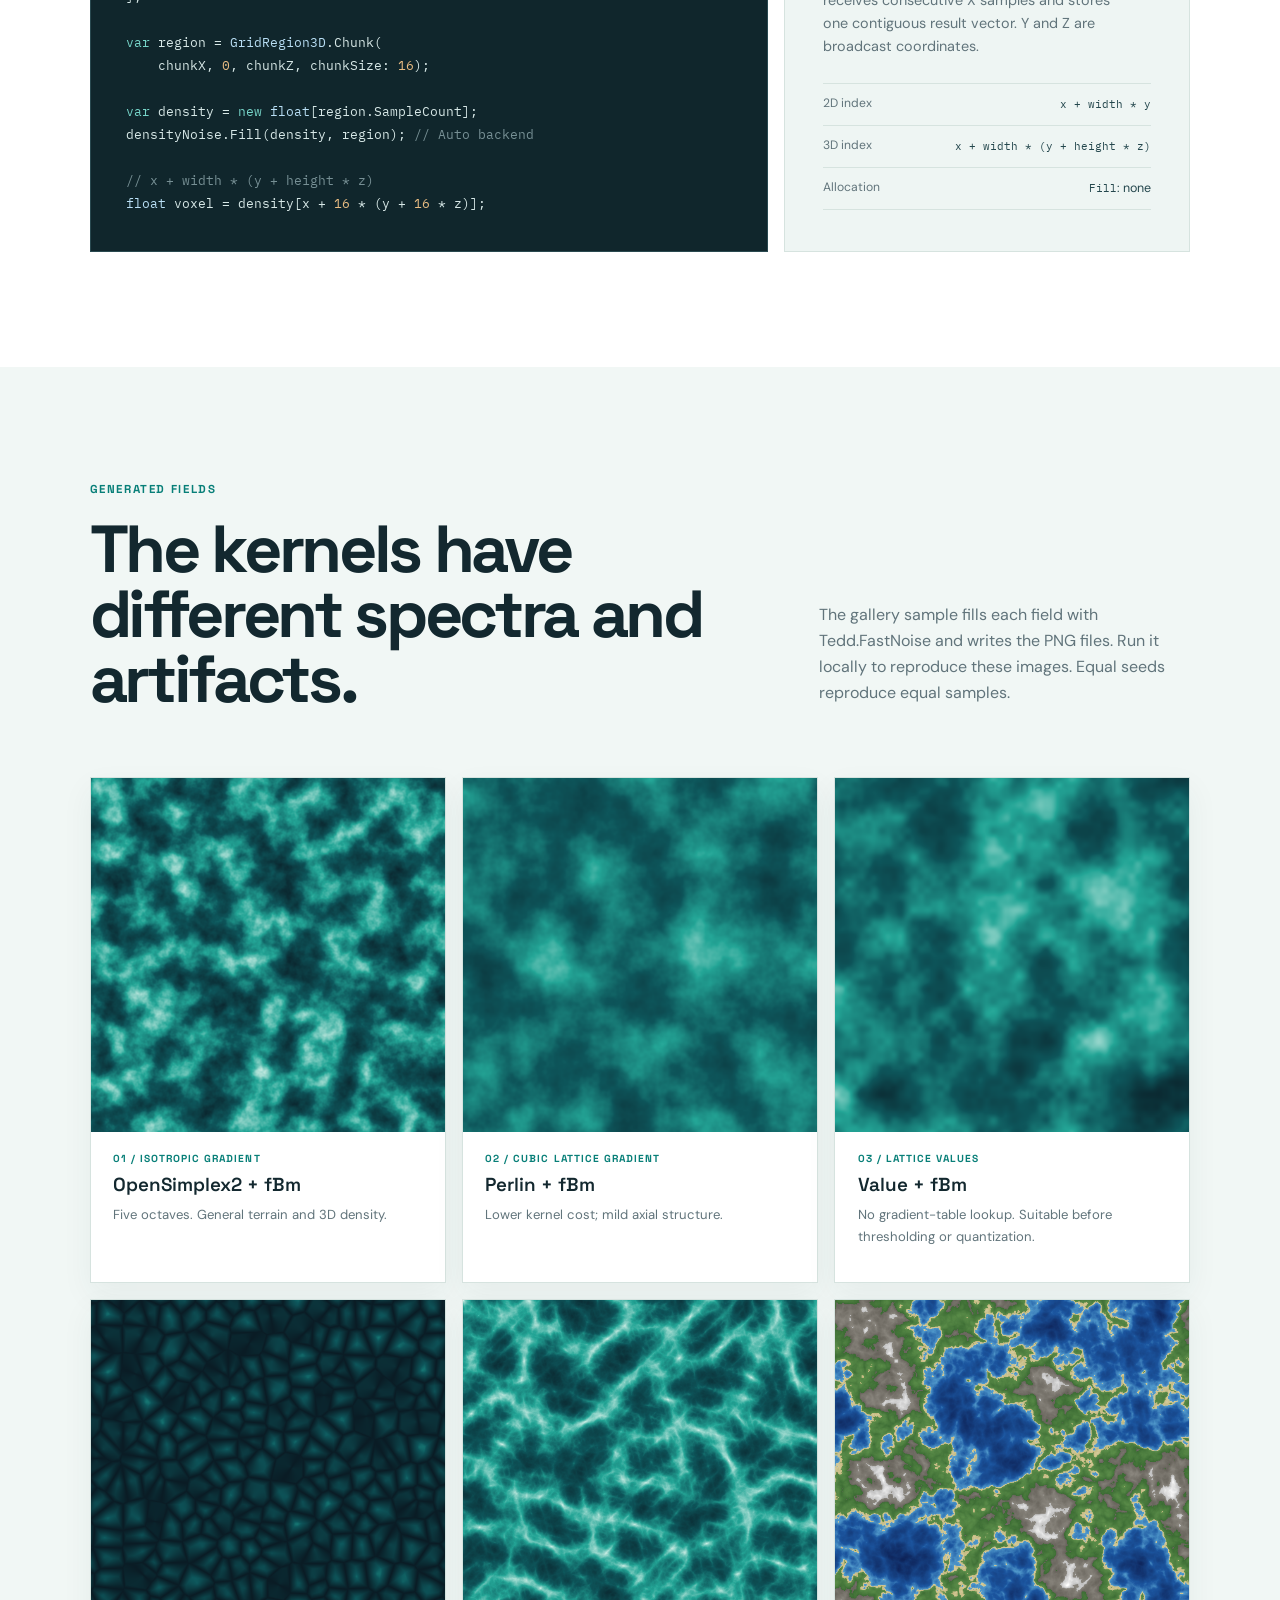
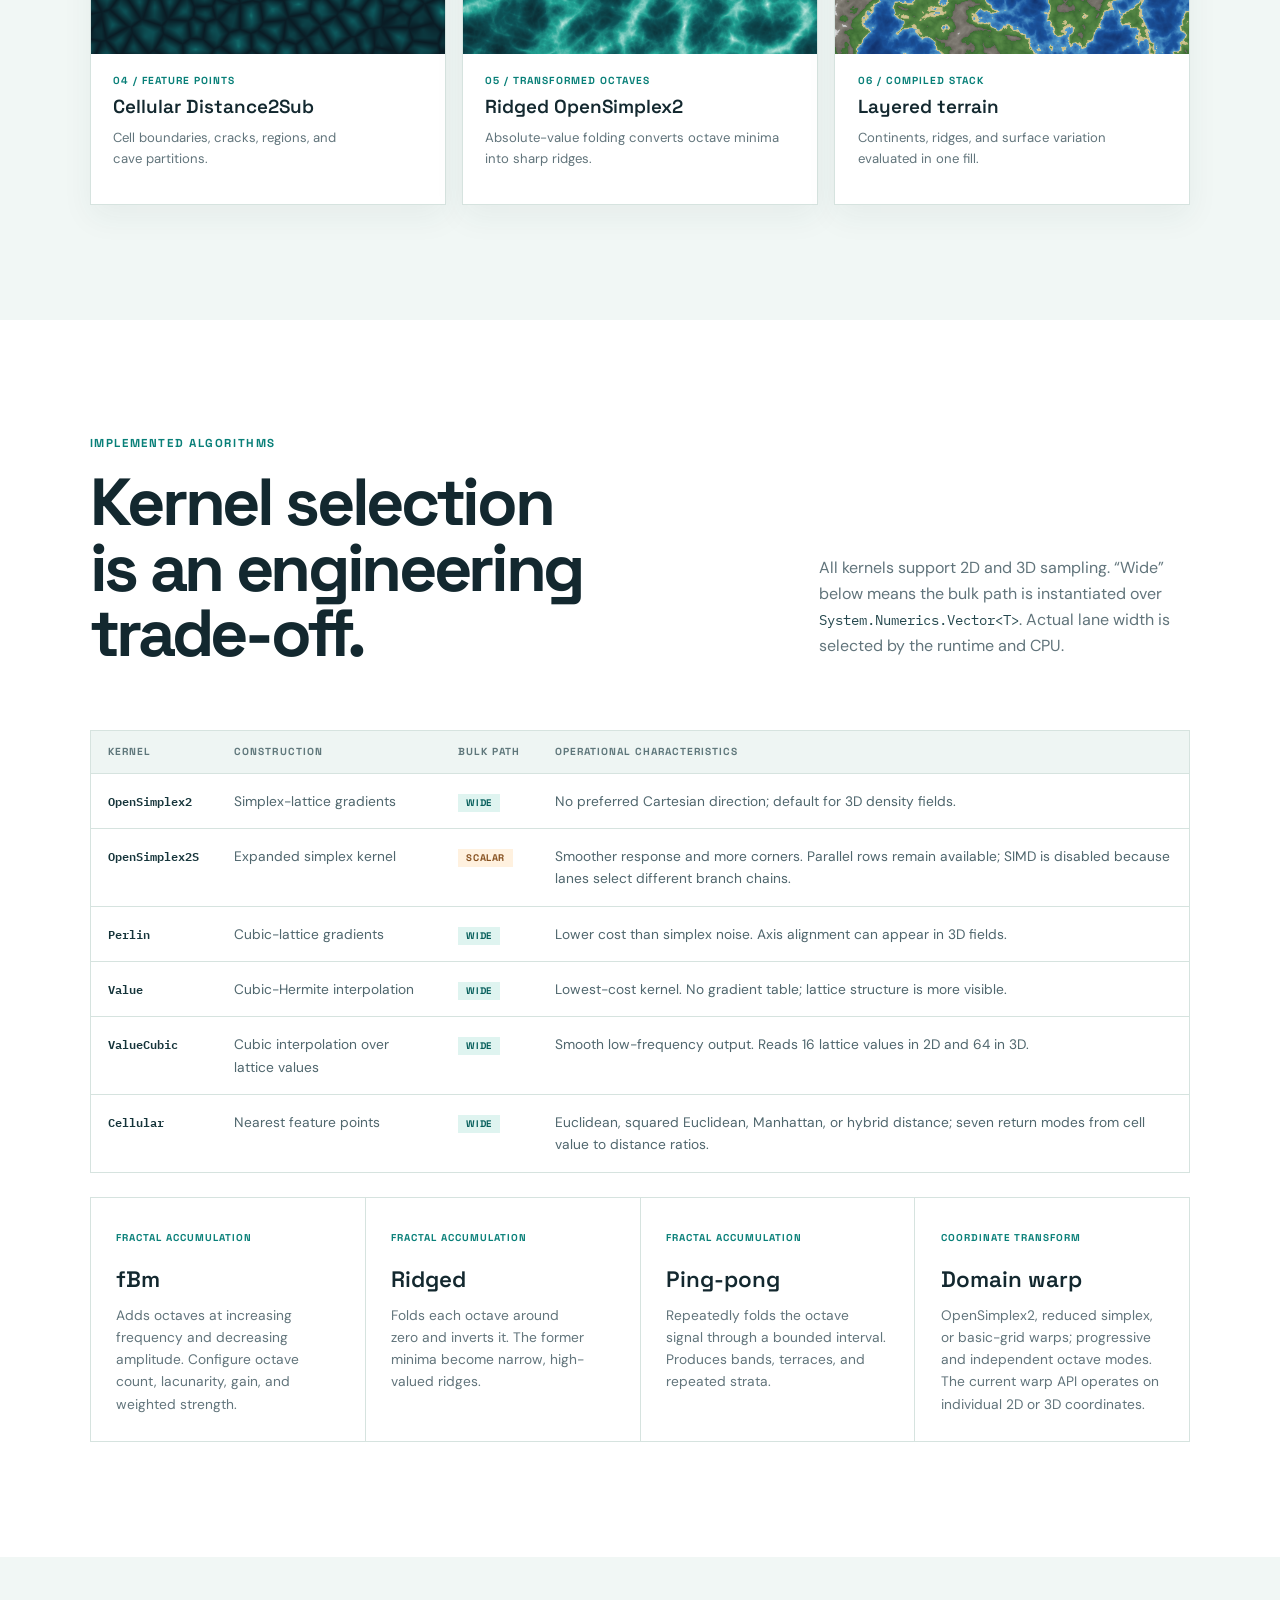
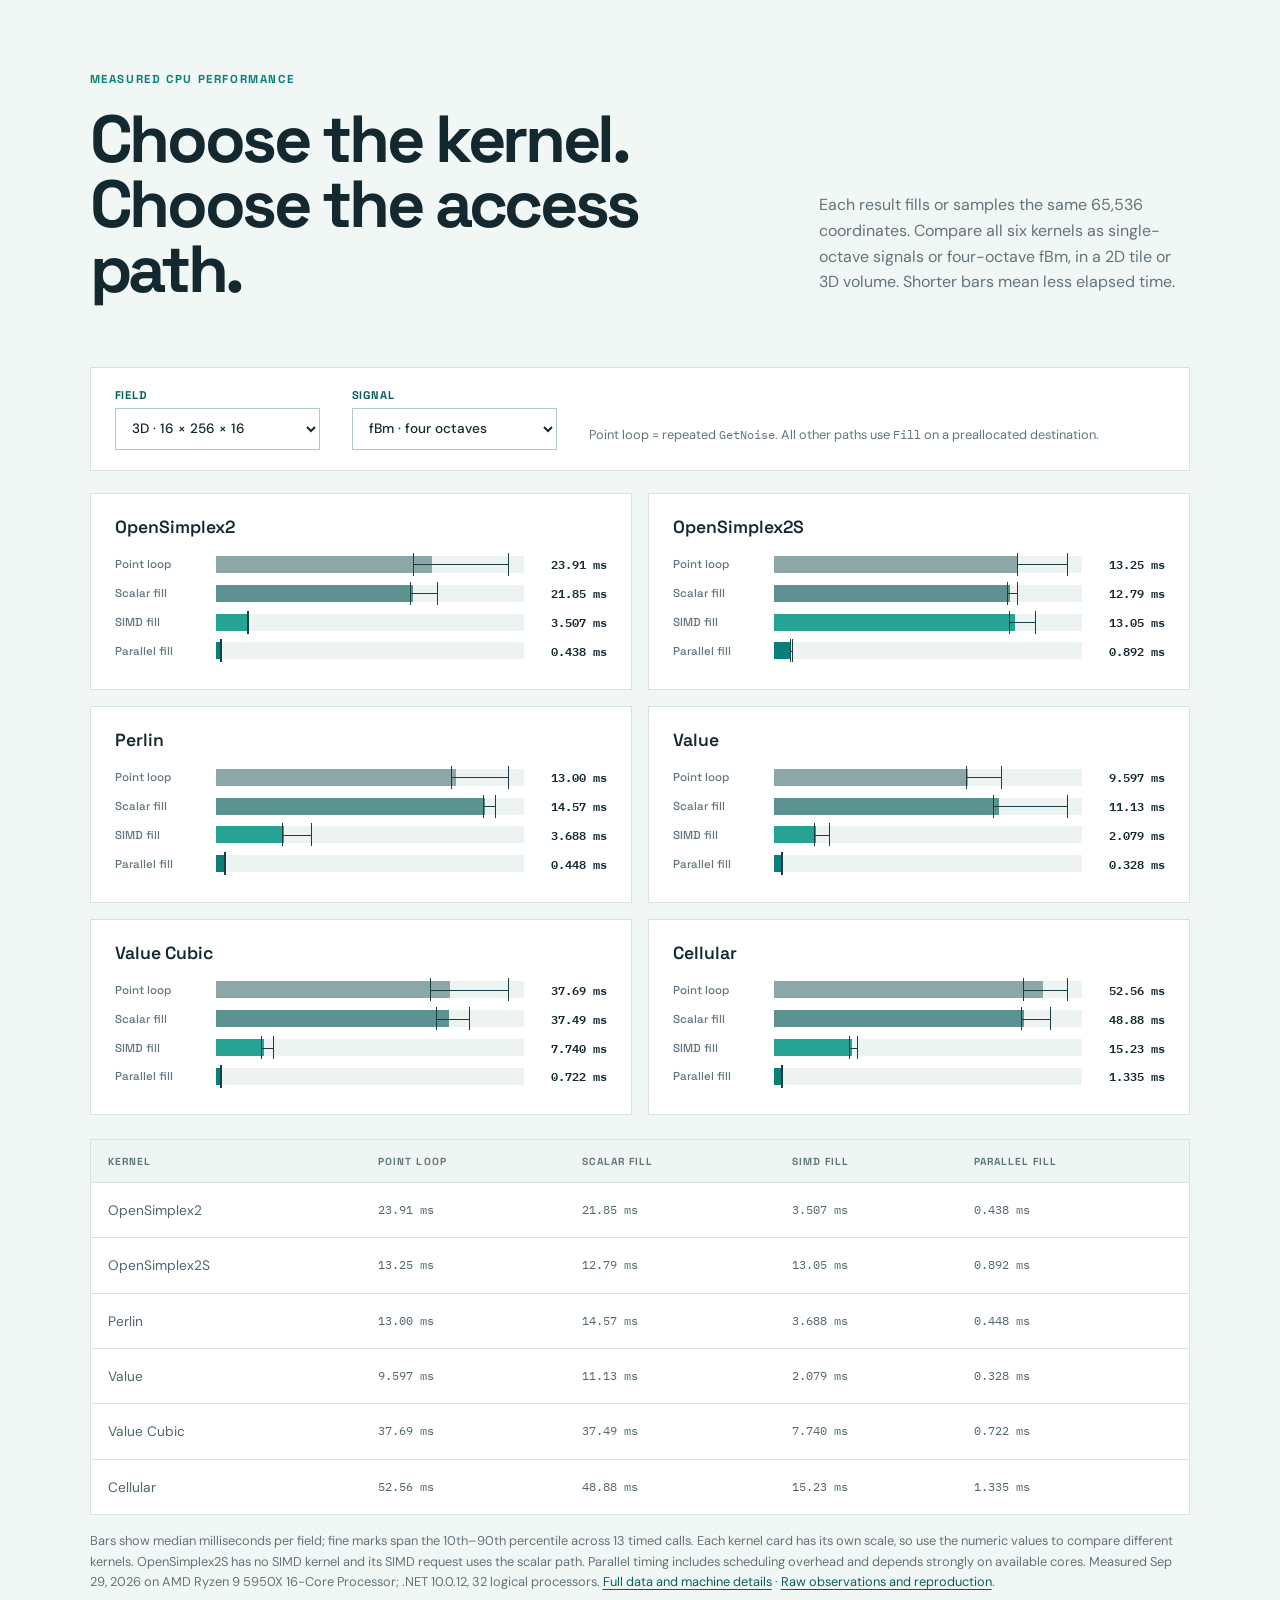
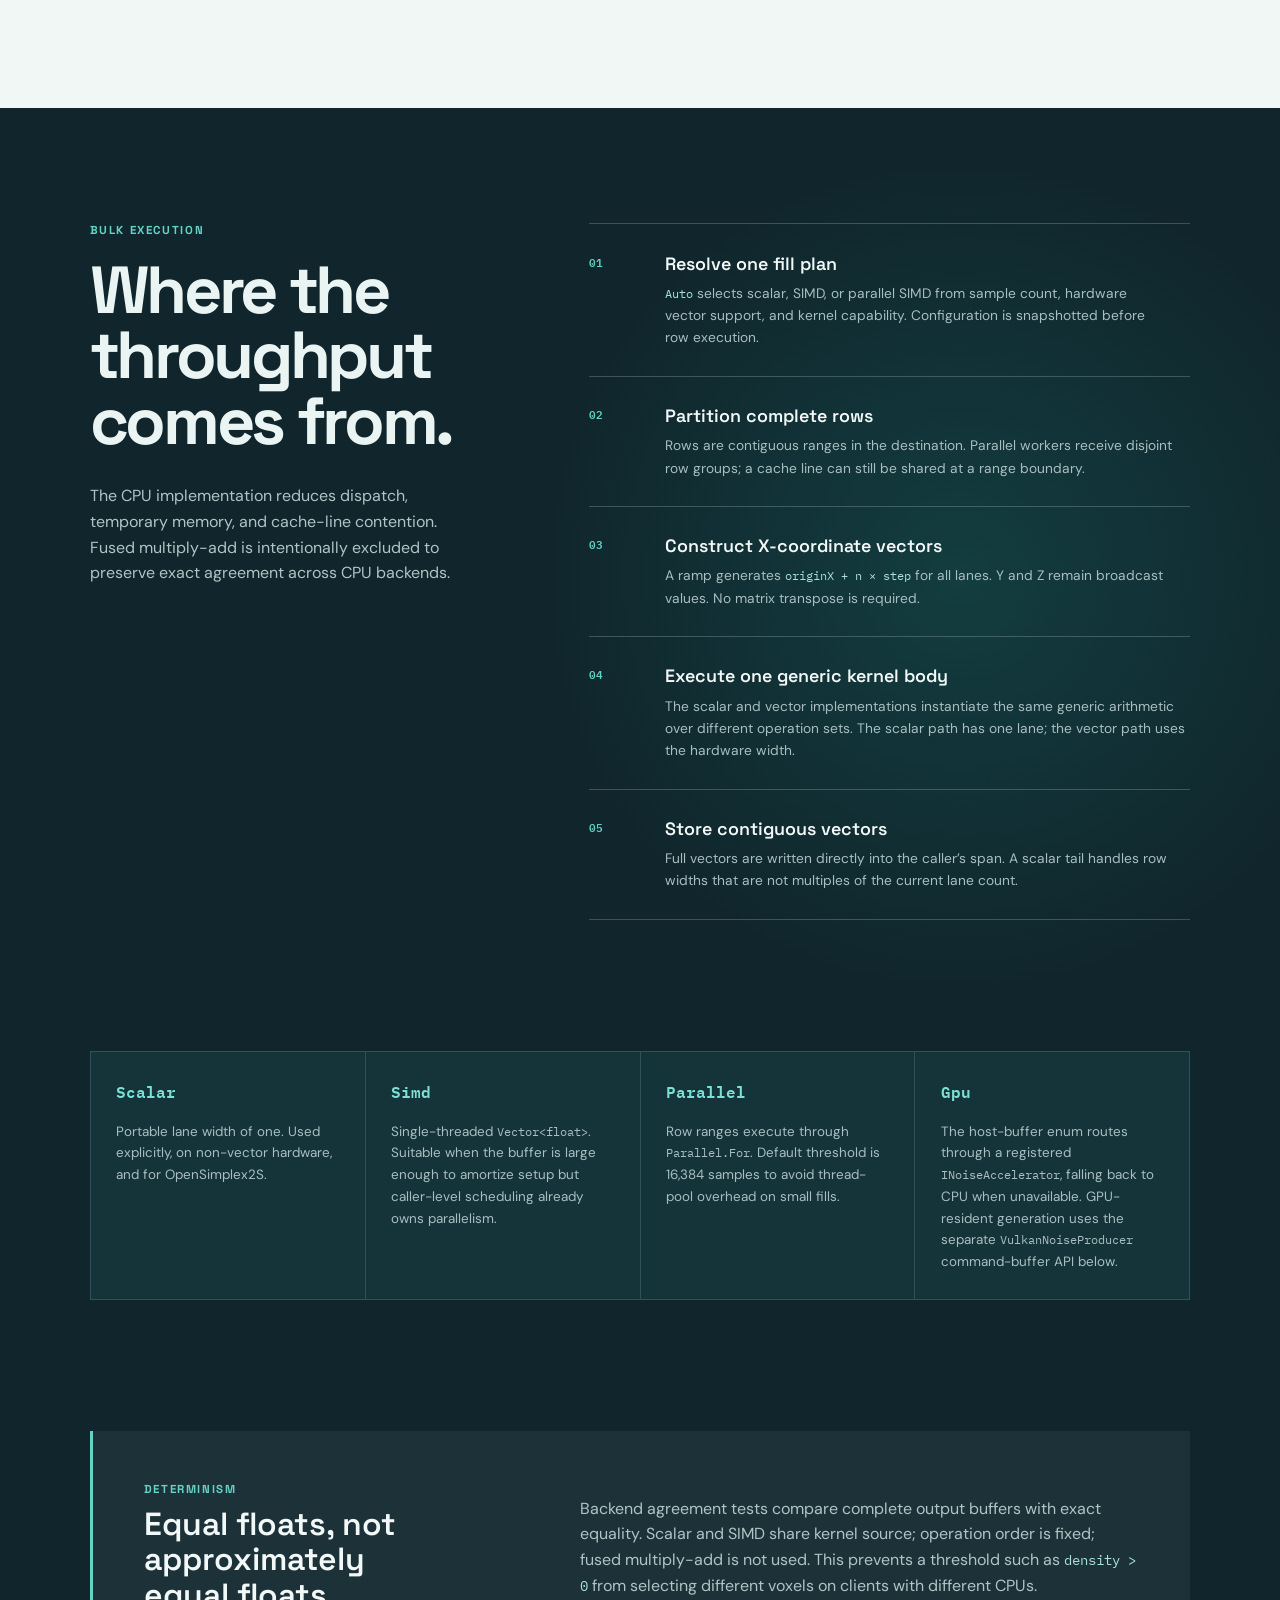
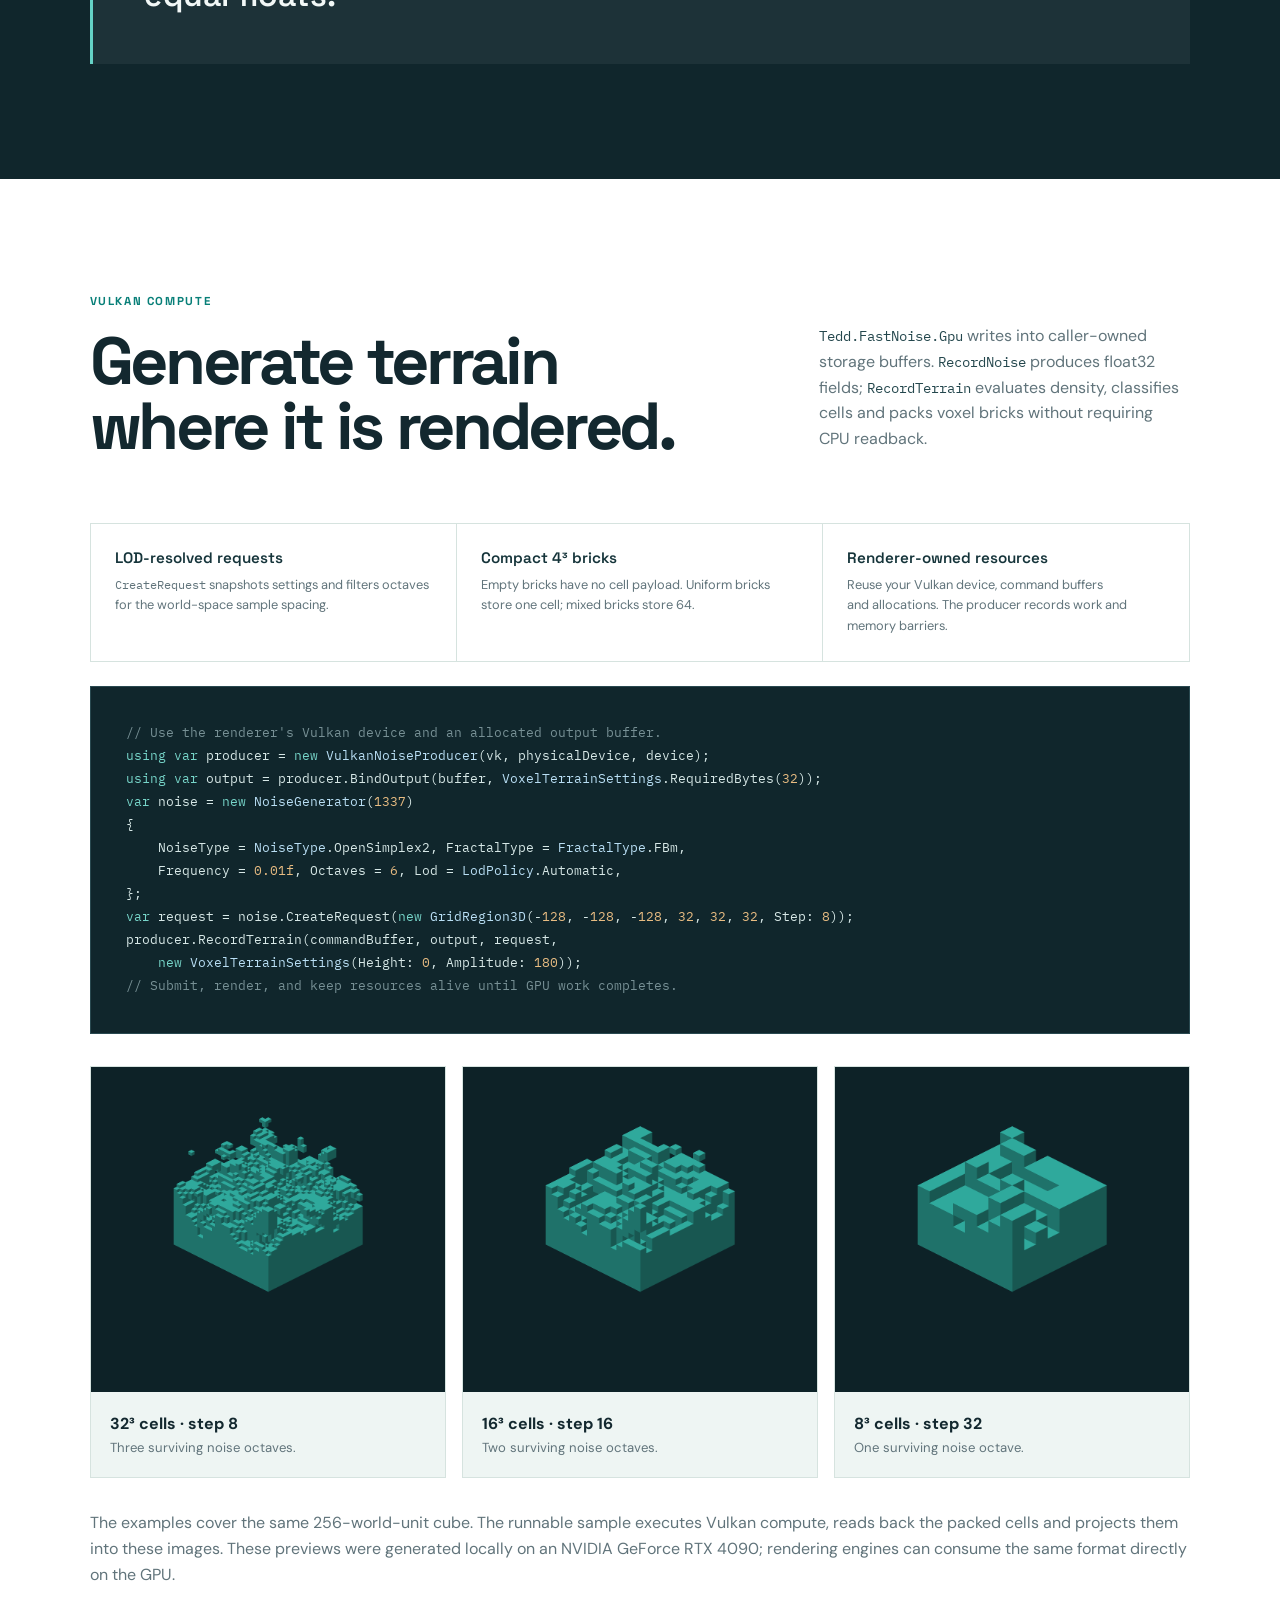
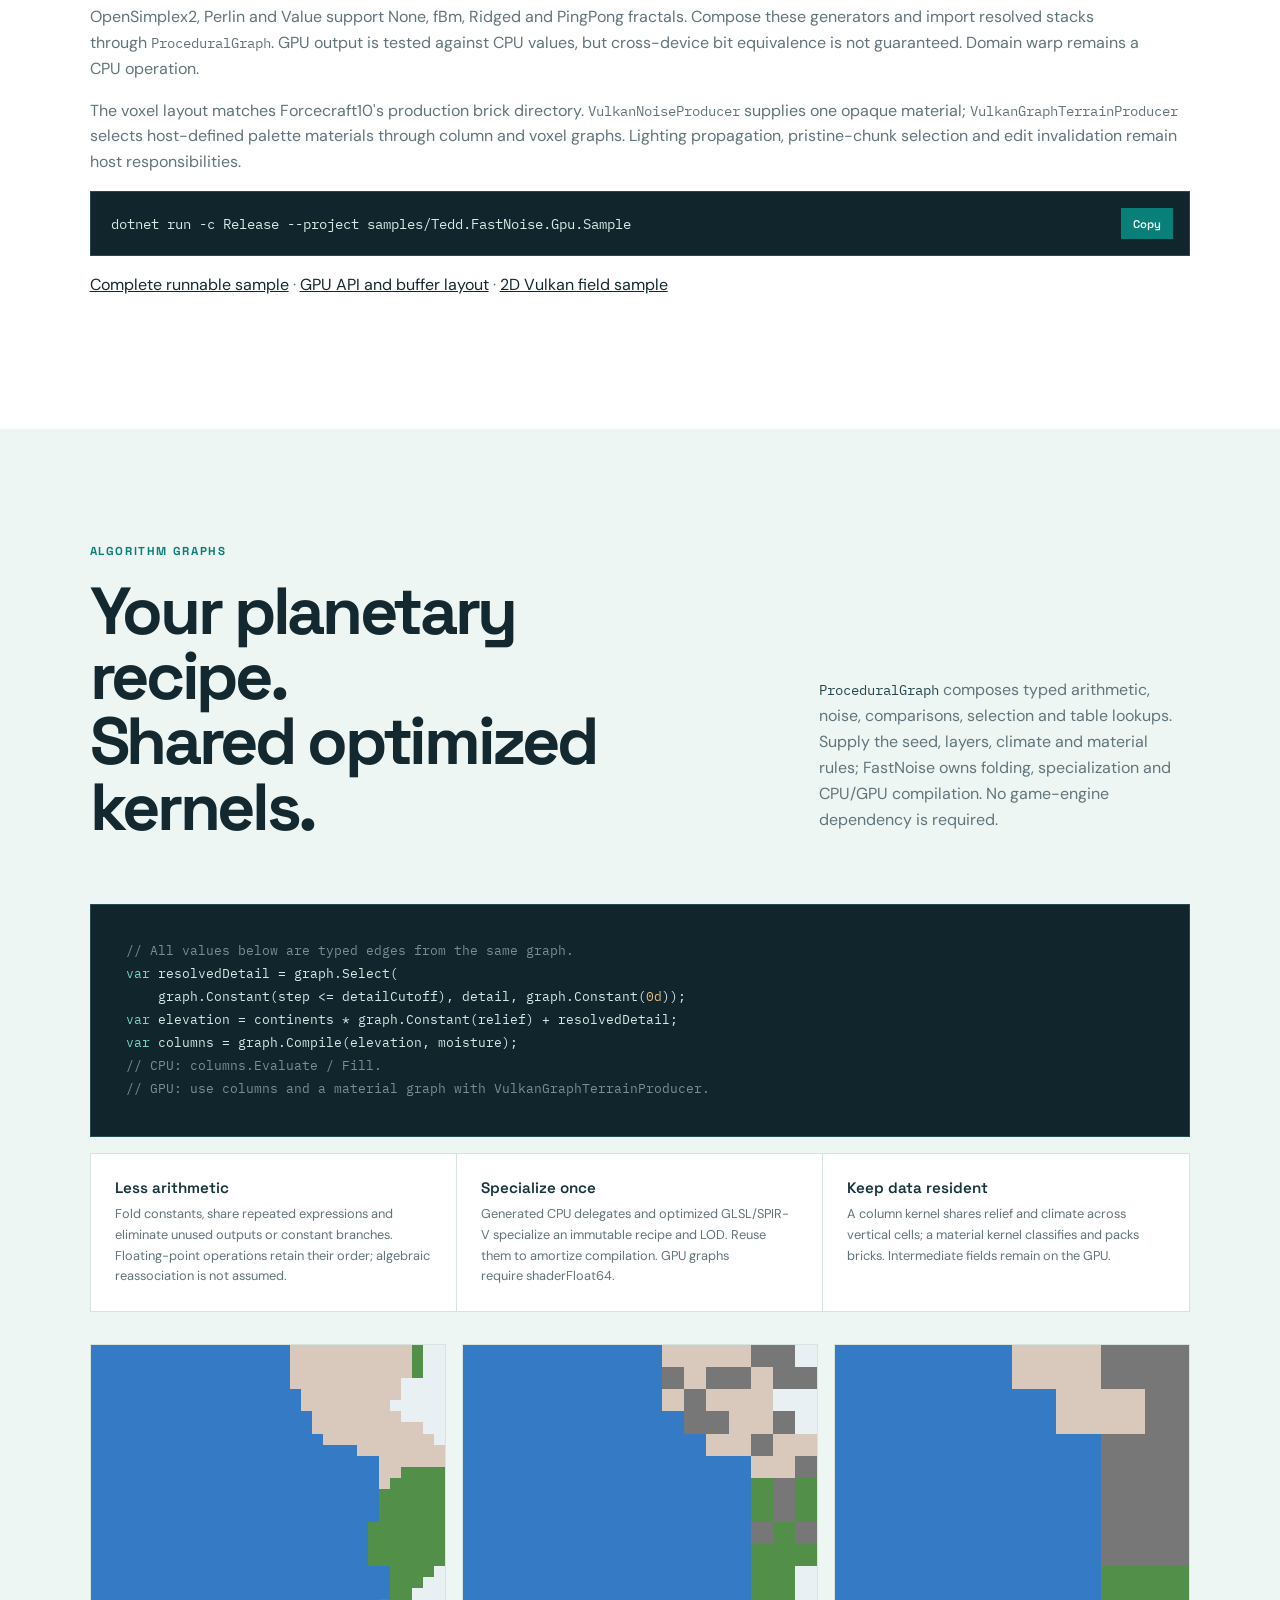
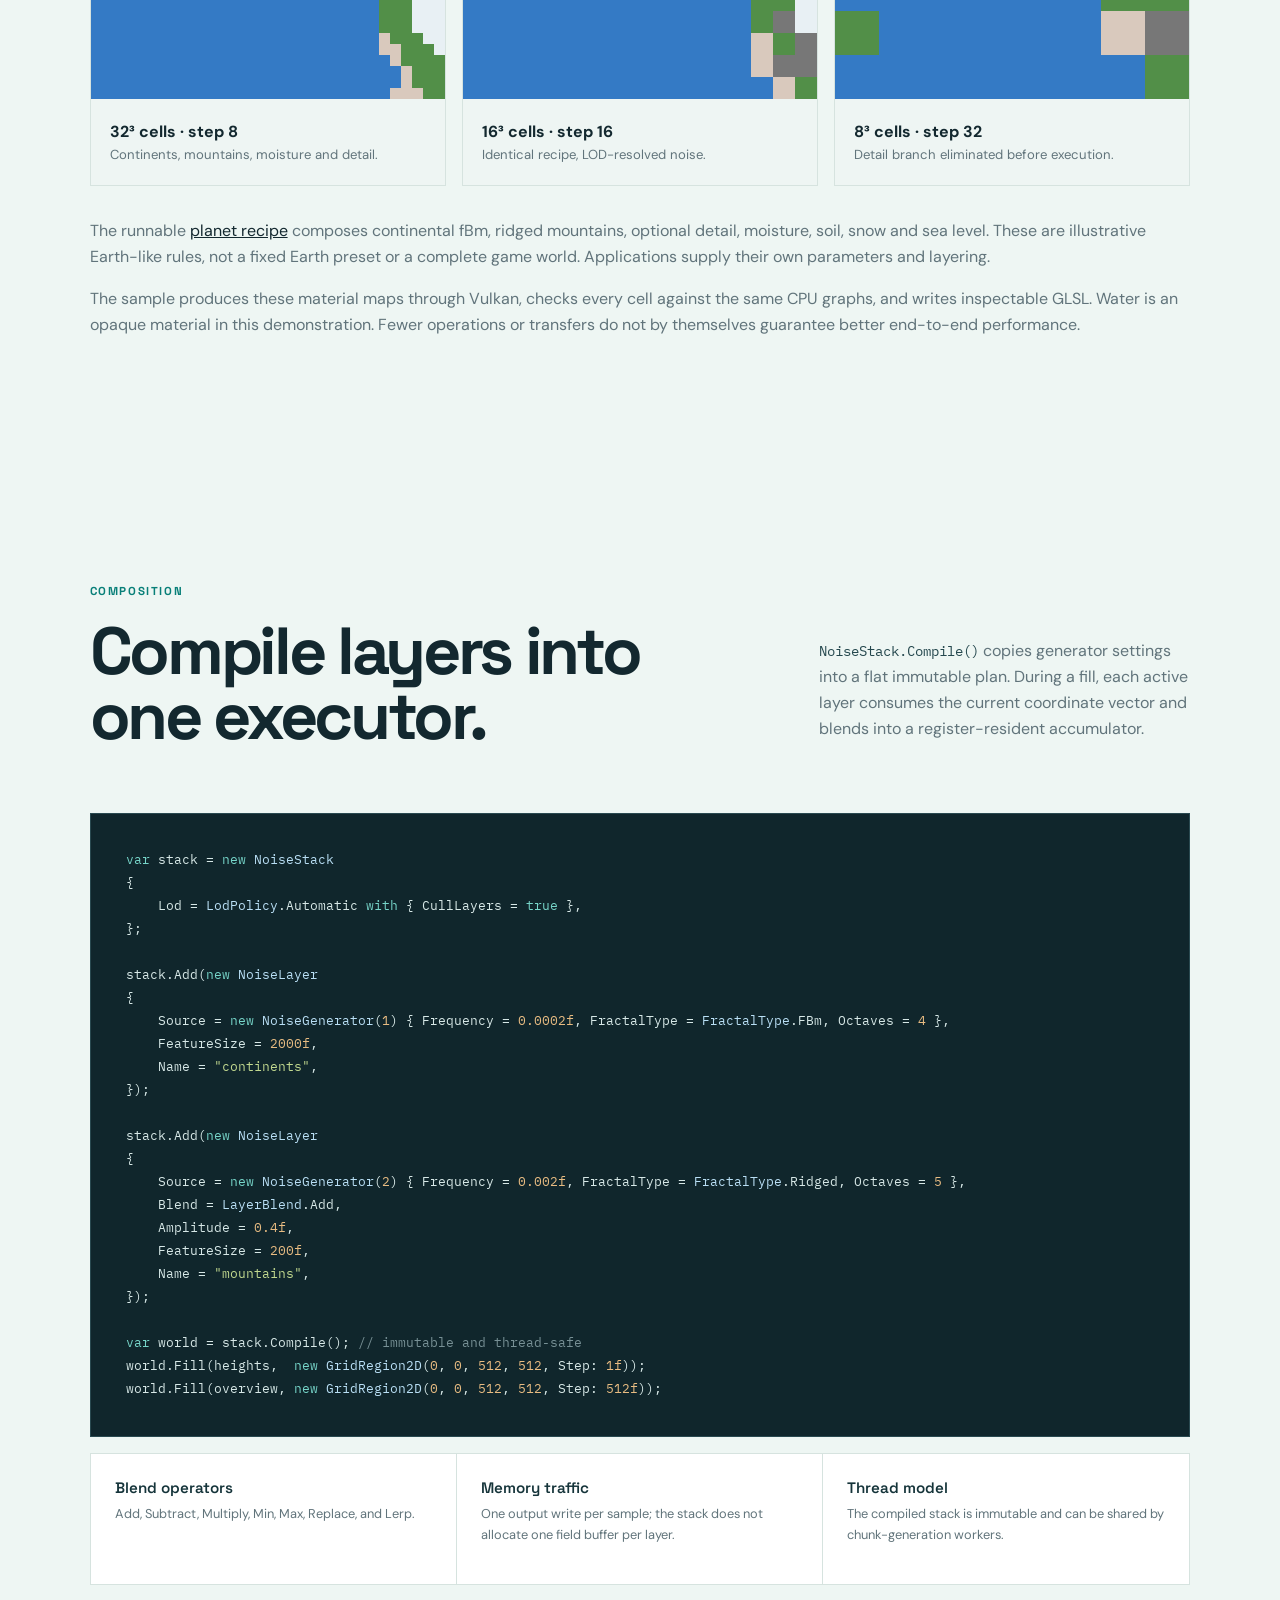
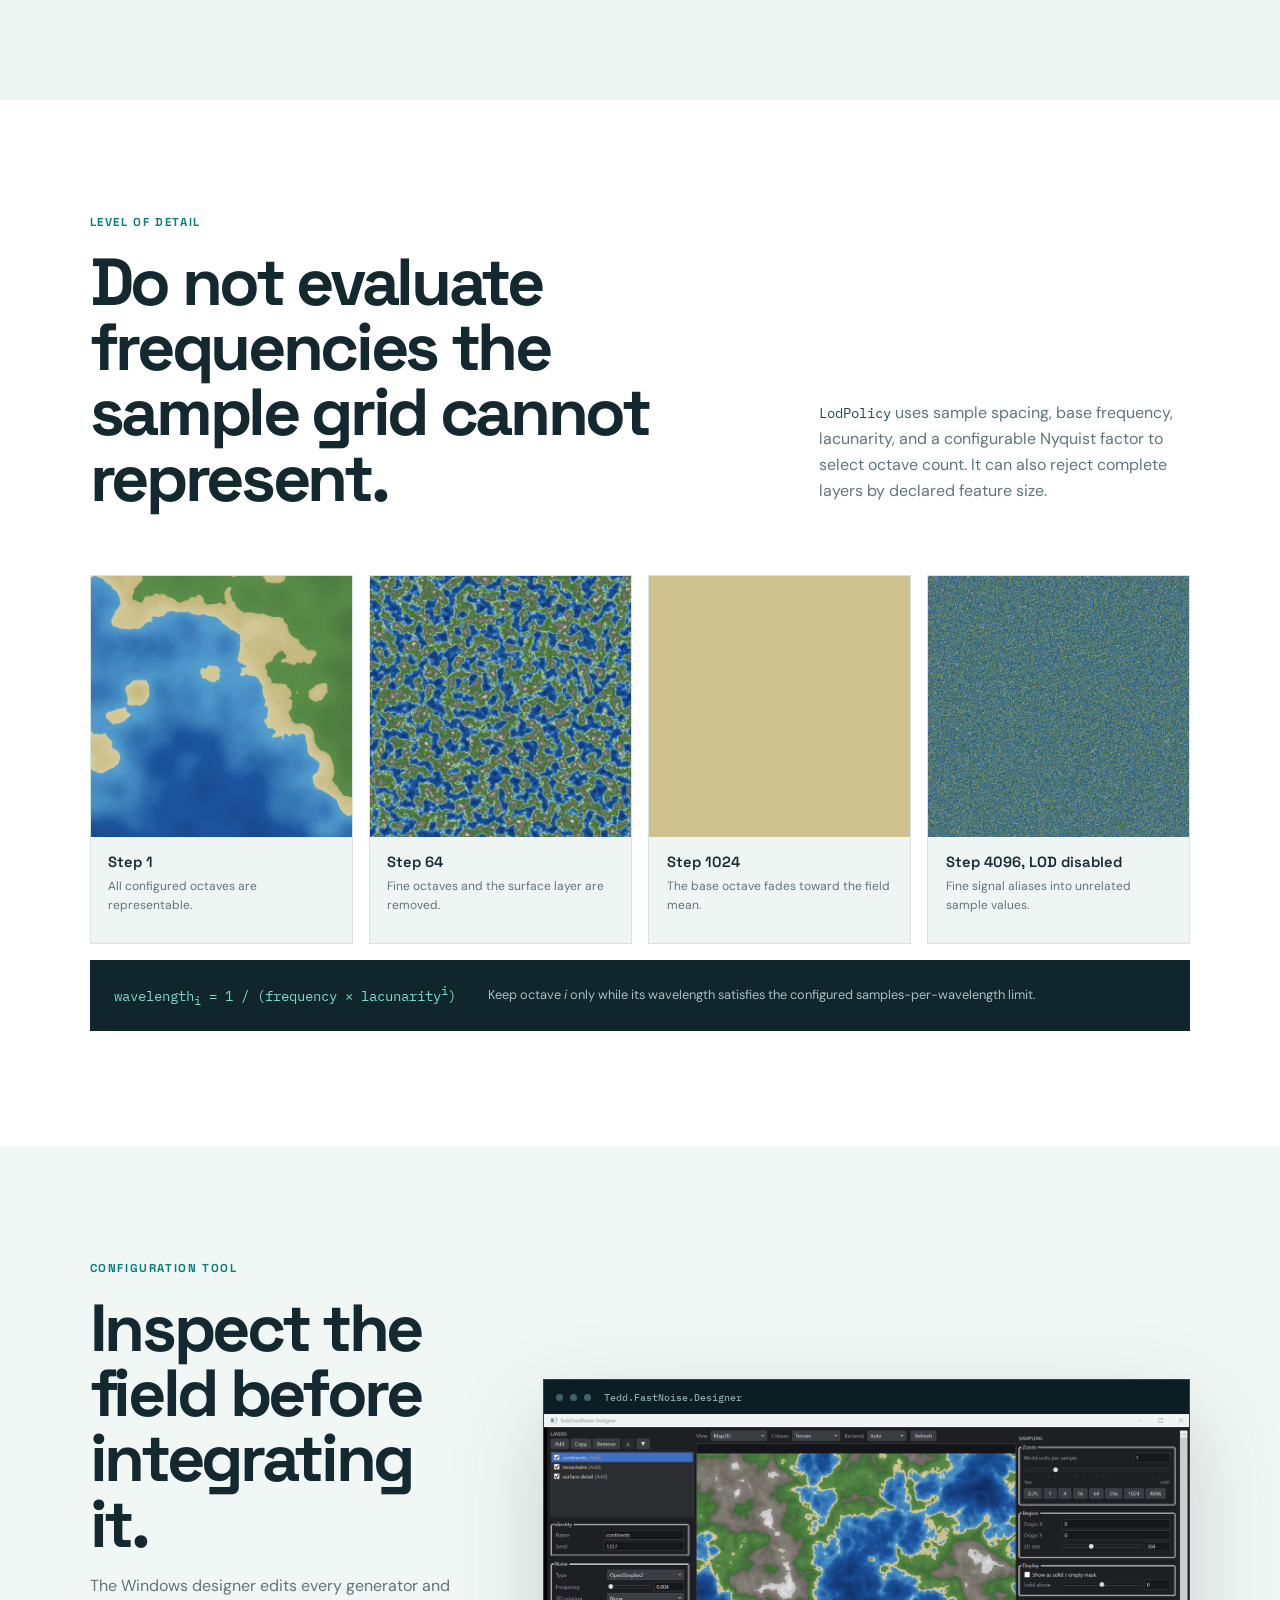
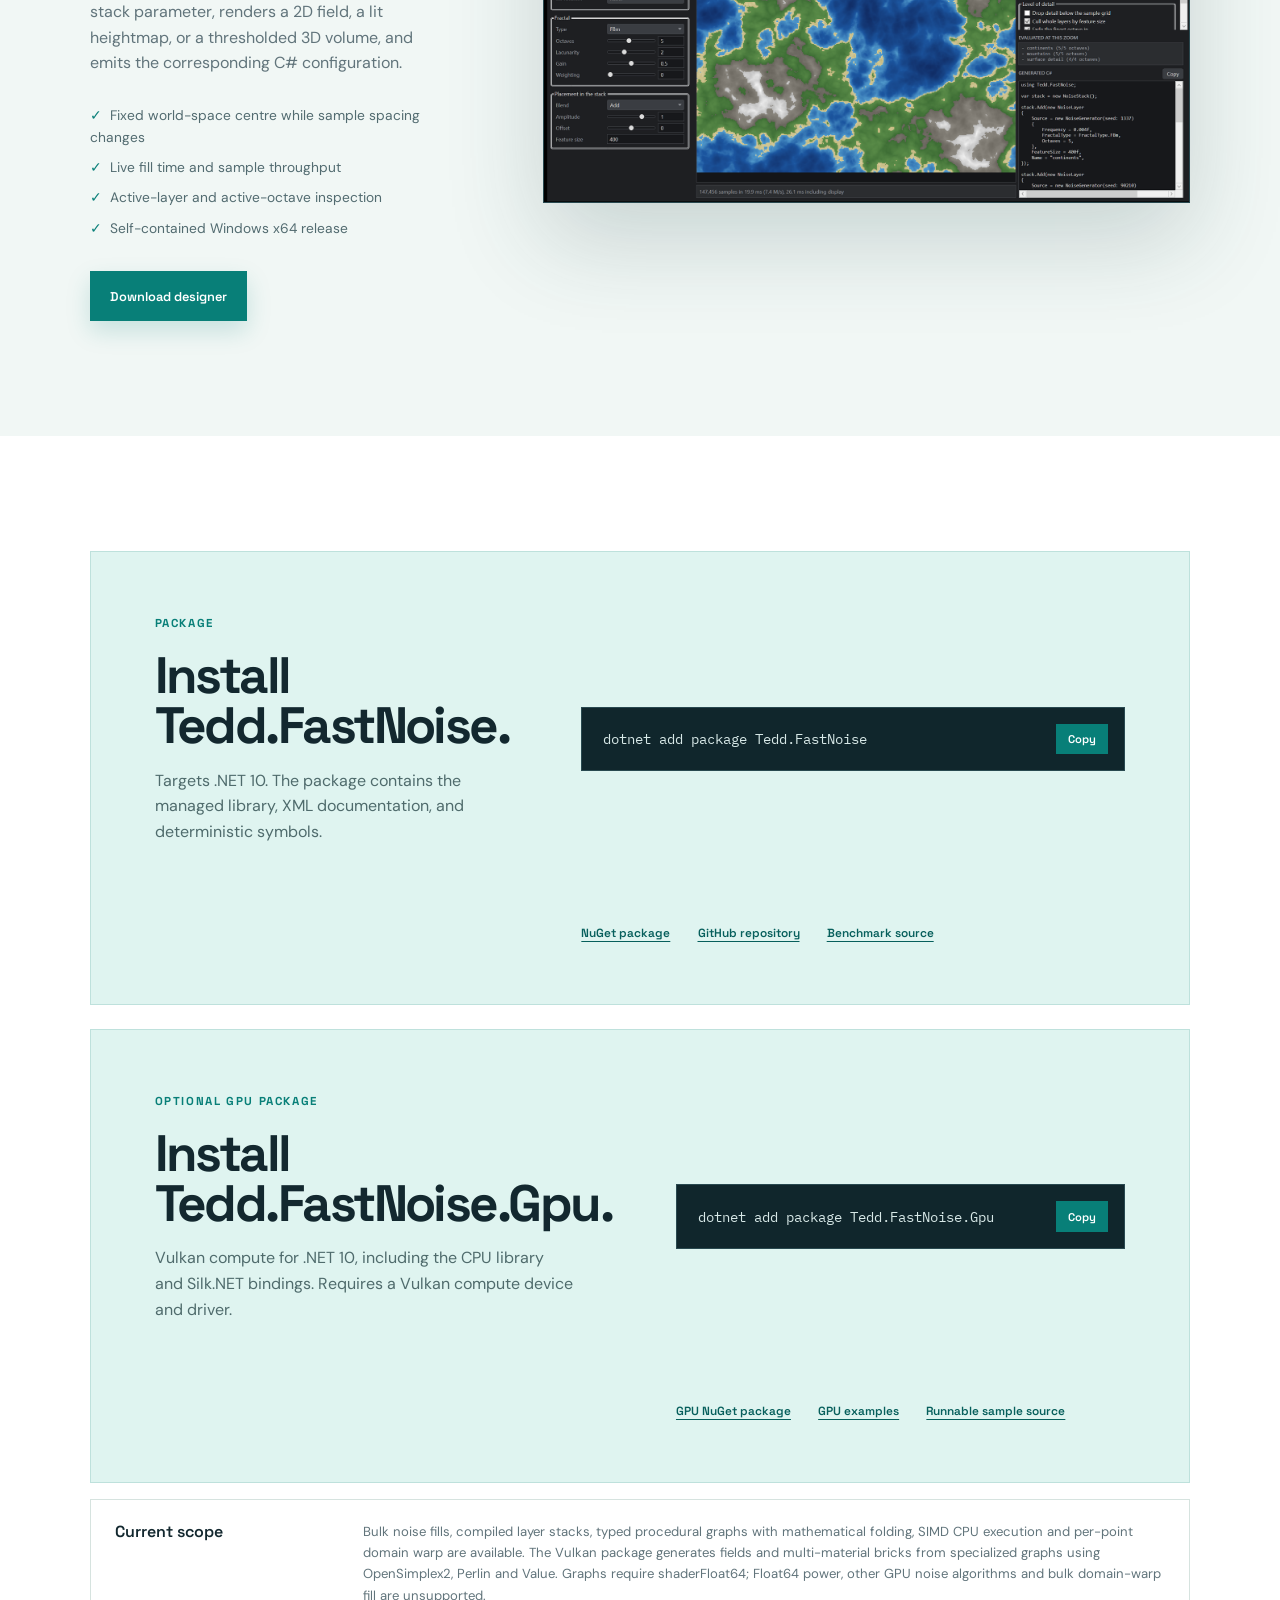
==== commit 94bfc69e: "Publish access-mode benchmark graphs" ====
--- a/docs/index.html
+++ b/docs/index.html
@@ -9,6 +9,7 @@
   <link rel="icon" href="assets/noise-mark.svg" type="image/svg+xml">
   <script>document.documentElement.classList.add('js')</script>
   <link rel="stylesheet" href="style.css">
+  <script src="benchmarks-data.js" defer></script>
   <script src="app.js" defer></script>
 </head>
 <body>
@@ -21,7 +22,7 @@
     </a>
     <nav aria-label="Primary navigation">
       <a href="#algorithms">Algorithms</a>
-      <a href="#execution">Execution</a>
+      <a href="#benchmarks">Benchmarks</a>
       <a href="#gpu">GPU terrain</a>
       <a href="#composition">Composition</a>
       <a href="#api">API</a>
@@ -173,6 +174,45 @@
       </div>
     </section>
 
+    <section class="benchmarks section-shell" id="benchmarks">
+      <div class="section-intro reveal">
+        <div>
+          <p class="eyebrow">Measured CPU performance</p>
+          <h2>Choose the kernel.<br>Choose the access path.</h2>
+        </div>
+        <p>Each result fills or samples the same 65,536 coordinates. Compare all six kernels as single-octave signals or four-octave fBm, in a 2D tile or 3D volume. Shorter bars mean less elapsed time.</p>
+      </div>
+
+      <div class="benchmark-controls reveal">
+        <label for="benchmark-shape">Field
+          <select id="benchmark-shape">
+            <option value="2D 256×256">2D · 256 × 256</option>
+            <option value="3D 16×256×16" selected>3D · 16 × 256 × 16</option>
+          </select>
+        </label>
+        <label for="benchmark-fractal">Signal
+          <select id="benchmark-fractal">
+            <option value="Single">Single octave</option>
+            <option value="fBm ×4" selected>fBm · four octaves</option>
+          </select>
+        </label>
+        <p>Point loop = repeated <code>GetNoise</code>. All other paths use <code>Fill</code> on a preallocated destination.</p>
+      </div>
+
+      <div id="benchmark-graphs" class="benchmark-grid" aria-live="polite">
+        <p>Benchmark graphs require JavaScript.</p>
+      </div>
+
+      <div class="benchmark-table-wrap table-shell" role="region" aria-label="Benchmark values" tabindex="0">
+        <table id="benchmark-table">
+          <thead><tr><th>Kernel</th><th>Point loop</th><th>Scalar fill</th><th>SIMD fill</th><th>Parallel fill</th></tr></thead>
+          <tbody><tr><td colspan="5">Benchmark values require JavaScript.</td></tr></tbody>
+        </table>
+      </div>
+
+      <p class="benchmark-method">Bars show median milliseconds per field; fine marks span the 10th–90th percentile across 13 timed calls. Each kernel card has its own scale, so use the numeric values to compare different kernels. OpenSimplex2S has no SIMD kernel and its SIMD request uses the scalar path. Parallel timing includes scheduling overhead and depends strongly on available cores. <span id="benchmark-machine"></span> <a href="benchmarks.json">Full data and machine details</a> · <a href="https://github.com/tedd/Tedd.FastNoise/tree/main/Research/2026-09-29%20access-matrix-1">Raw observations and reproduction</a>.</p>
+    </section>
+
     <section class="execution section-shell" id="execution">
       <div class="execution-heading reveal">
         <p class="eyebrow">Bulk execution</p>
@@ -182,7 +222,7 @@
 
       <ol class="pipeline" aria-label="Bulk fill pipeline">
         <li class="reveal"><span>01</span><div><h3>Resolve one fill plan</h3><p><code>Auto</code> selects scalar, SIMD, or parallel SIMD from sample count, hardware vector support, and kernel capability. Configuration is snapshotted before row execution.</p></div></li>
-        <li class="reveal"><span>02</span><div><h3>Partition complete rows</h3><p>Rows are contiguous ranges in the destination. Parallel workers receive disjoint row groups, so workers do not write the same cache line.</p></div></li>
+        <li class="reveal"><span>02</span><div><h3>Partition complete rows</h3><p>Rows are contiguous ranges in the destination. Parallel workers receive disjoint row groups; a cache line can still be shared at a range boundary.</p></div></li>
         <li class="reveal"><span>03</span><div><h3>Construct X-coordinate vectors</h3><p>A ramp generates <code>originX + n × step</code> for all lanes. Y and Z remain broadcast values. No matrix transpose is required.</p></div></li>
         <li class="reveal"><span>04</span><div><h3>Execute one generic kernel body</h3><p>The scalar and vector implementations instantiate the same generic arithmetic over different operation sets. The scalar path has one lane; the vector path uses the hardware width.</p></div></li>
         <li class="reveal"><span>05</span><div><h3>Store contiguous vectors</h3><p>Full vectors are written directly into the caller’s span. A scalar tail handles row widths that are not multiples of the current lane count.</p></div></li>
--- a/docs/style.css
+++ b/docs/style.css
@@ -126,6 +126,29 @@
 .technical-card h3 { margin: 1rem 0 .6rem; font: 600 1.4rem var(--display); }
 .technical-card p { margin: 0; color: var(--muted); font-size: .86rem; }
 
+.benchmarks { background: #f1f7f5; }
+.benchmark-controls { max-width: 1500px; display: flex; flex-wrap: wrap; gap: 1rem 2rem; align-items: end; margin: 0 auto 1.4rem; padding: 1.25rem 1.5rem; border: 1px solid var(--line); background: #fff; }
+.benchmark-controls label { display: grid; gap: .4rem; color: var(--aqua-dark); font: 700 .7rem var(--display); letter-spacing: .08em; text-transform: uppercase; }
+.benchmark-controls select { min-width: 205px; padding: .65rem .8rem; border: 1px solid #aecac4; color: var(--ink); background: #fff; font: 500 .85rem var(--body); letter-spacing: normal; text-transform: none; }
+.benchmark-controls > p { flex: 1 1 260px; margin: 0 0 .25rem; color: var(--muted); font-size: .8rem; }
+.benchmark-grid { max-width: 1500px; display: grid; grid-template-columns: repeat(2, minmax(0, 1fr)); gap: 1rem; margin: 0 auto 1.5rem; }
+.benchmark-card { min-width: 0; margin: 0; padding: 1.4rem 1.5rem 1.2rem; background: #fff; border: 1px solid var(--line); }
+.benchmark-card figcaption { margin-bottom: 1rem; color: var(--ink); font: 600 1.1rem var(--display); }
+.benchmark-row { display: grid; grid-template-columns: 90px minmax(0, 1fr) 72px; gap: .7rem; align-items: center; margin: .55rem 0; }
+.benchmark-row-label { color: var(--muted); font: 500 .72rem var(--display); }
+.benchmark-track { position: relative; height: 17px; background: #edf3f1; }
+.benchmark-bar { position: absolute; inset: 0 auto 0 0; background: #8ca7a8; }
+.benchmark-bar.scalar { background: #5c9390; }
+.benchmark-bar.simd { background: #27a394; }
+.benchmark-bar.parallel { background: #087f78; }
+.benchmark-range { position: absolute; top: -3px; bottom: -3px; border-left: 1px solid #173f43; border-right: 1px solid #173f43; }
+.benchmark-range::after { content: ""; position: absolute; top: 50%; left: 0; right: 0; border-top: 1px solid #173f43; }
+.benchmark-value { color: var(--ink); font: 600 .72rem var(--mono); text-align: right; white-space: nowrap; }
+.benchmark-table-wrap { margin-bottom: 1rem; background: #fff; }
+.benchmark-table-wrap td:not(:first-child) { font-family: var(--mono); font-size: .78rem; white-space: nowrap; }
+.benchmark-method { max-width: 1500px; margin: 0 auto; color: var(--muted); font-size: .8rem; }
+.benchmark-method a { color: var(--aqua-dark); text-decoration: underline; text-underline-offset: 3px; }
+
 .execution { display: grid; grid-template-columns: .78fr 1.22fr; gap: clamp(4rem, 9vw, 11rem); color: #eaf5f3; background: radial-gradient(circle at 75% 28%, rgba(34, 181, 167, .16), transparent 27%), var(--night); }
 .execution-heading { align-self: start; position: sticky; top: 120px; }
 .execution .eyebrow { color: #65d2c6; }
@@ -209,6 +232,7 @@
   .hero-copy { max-width: 850px; }
   .hero-sample { width: min(960px, 96%); }
   .sample-grid { grid-template-columns: repeat(2, 1fr); }
+  .benchmark-grid { grid-template-columns: 1fr; }
   .algorithm-details, .backend-grid { grid-template-columns: repeat(2, 1fr); }
   .execution { grid-template-columns: 1fr; gap: 3rem; }
   .execution-heading { position: static; }
@@ -250,6 +274,9 @@
   .proof-strip p { min-height: 78px; border-right: 0; border-bottom: 1px solid var(--line); }
   .proof-strip p:last-child { border-bottom: 0; }
   .memory-cells span { font-size: .5rem; }
+  .benchmark-card { padding: 1.1rem .8rem; }
+  .benchmark-row { grid-template-columns: 73px minmax(0, 1fr) 65px; gap: .45rem; }
+  .benchmark-row-label, .benchmark-value { font-size: .65rem; }
   .technical-card, .backend-card { min-height: auto; }
   .pipeline li { grid-template-columns: 42px 1fr; }
   .install-command { align-items: stretch; flex-direction: column; }
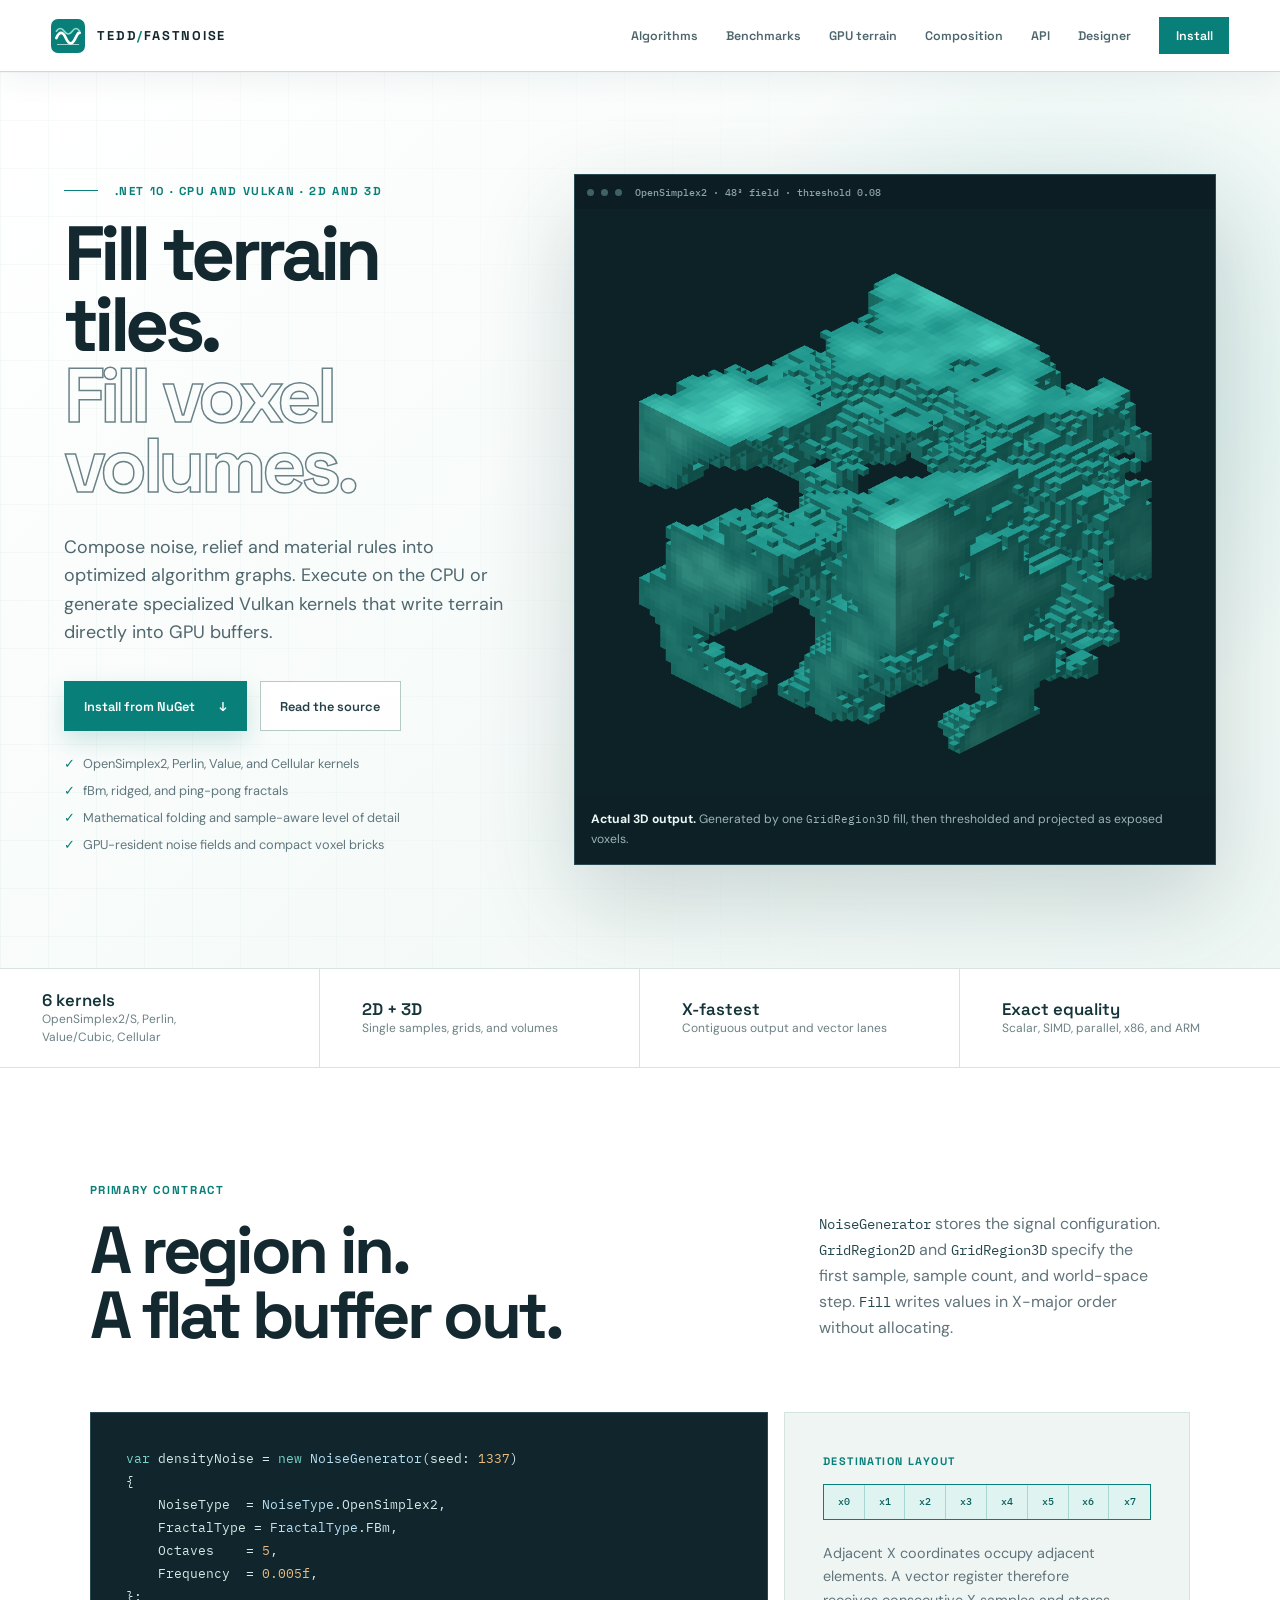
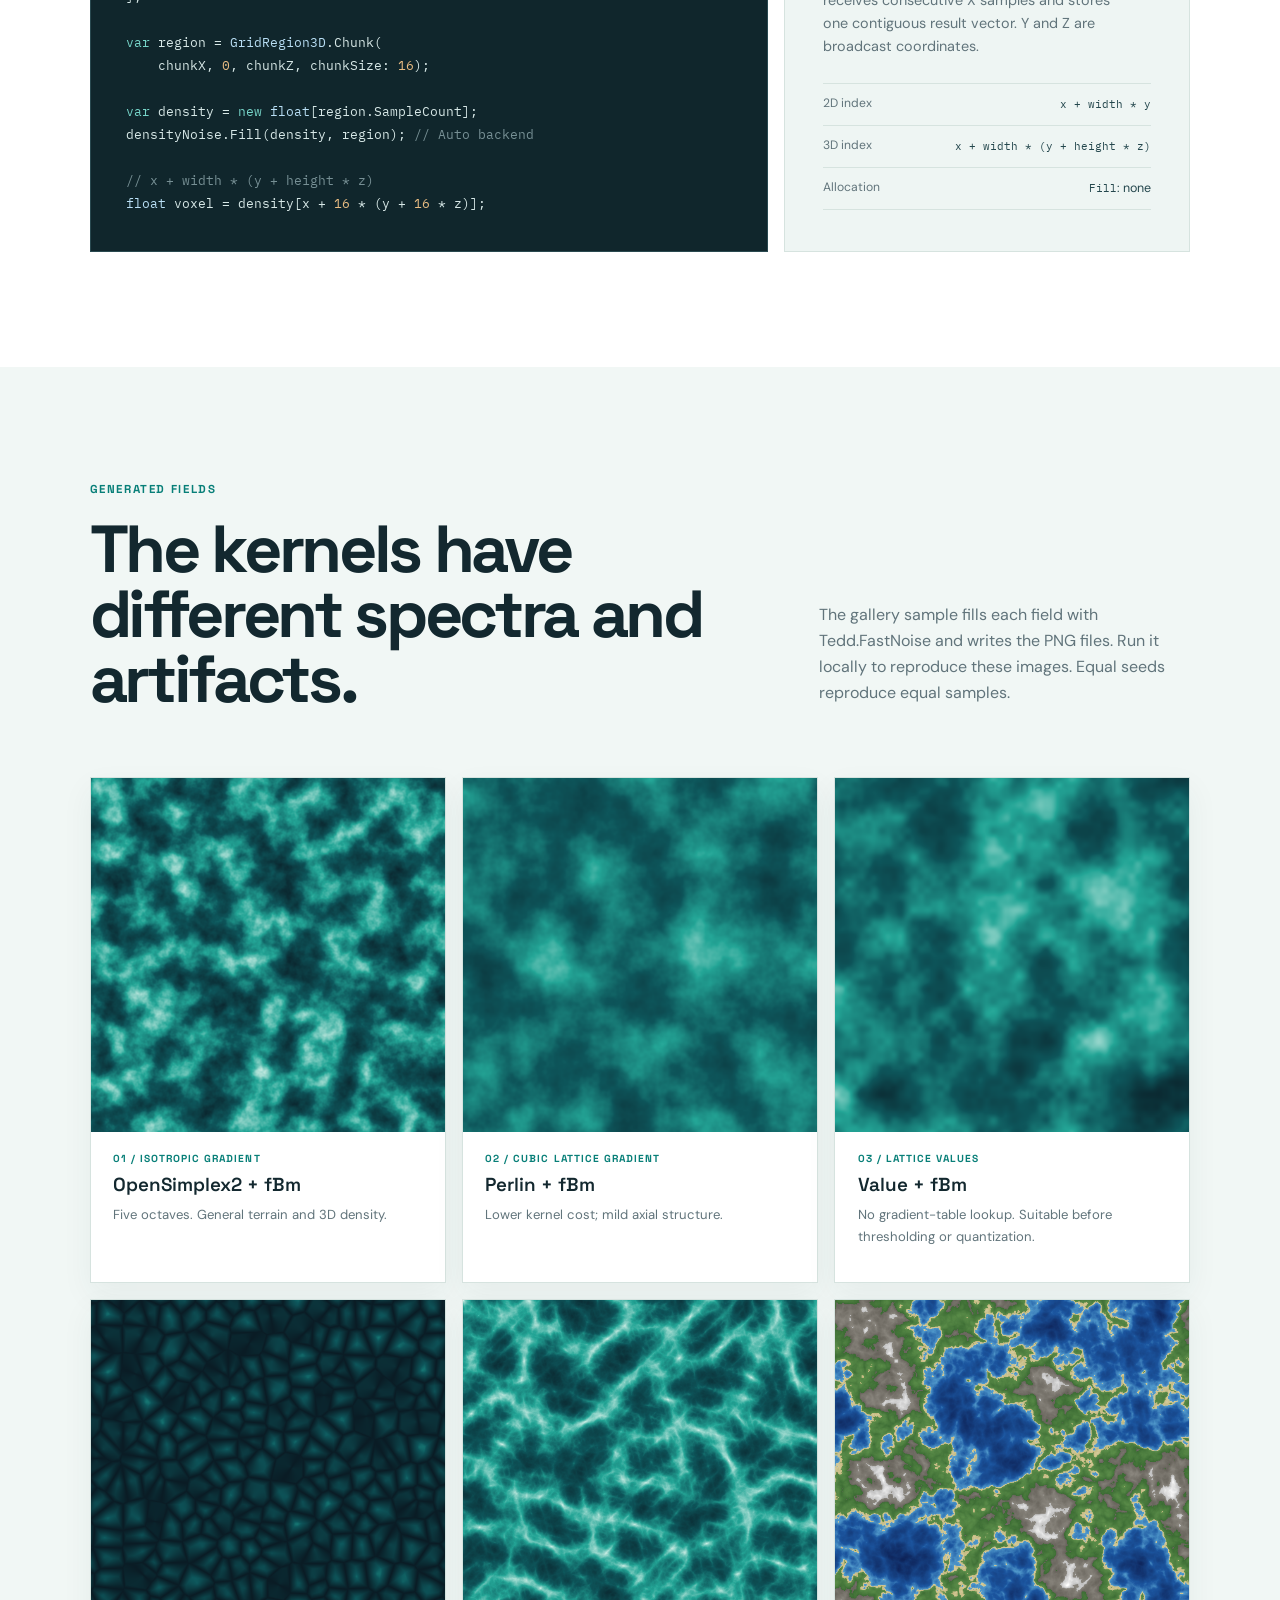
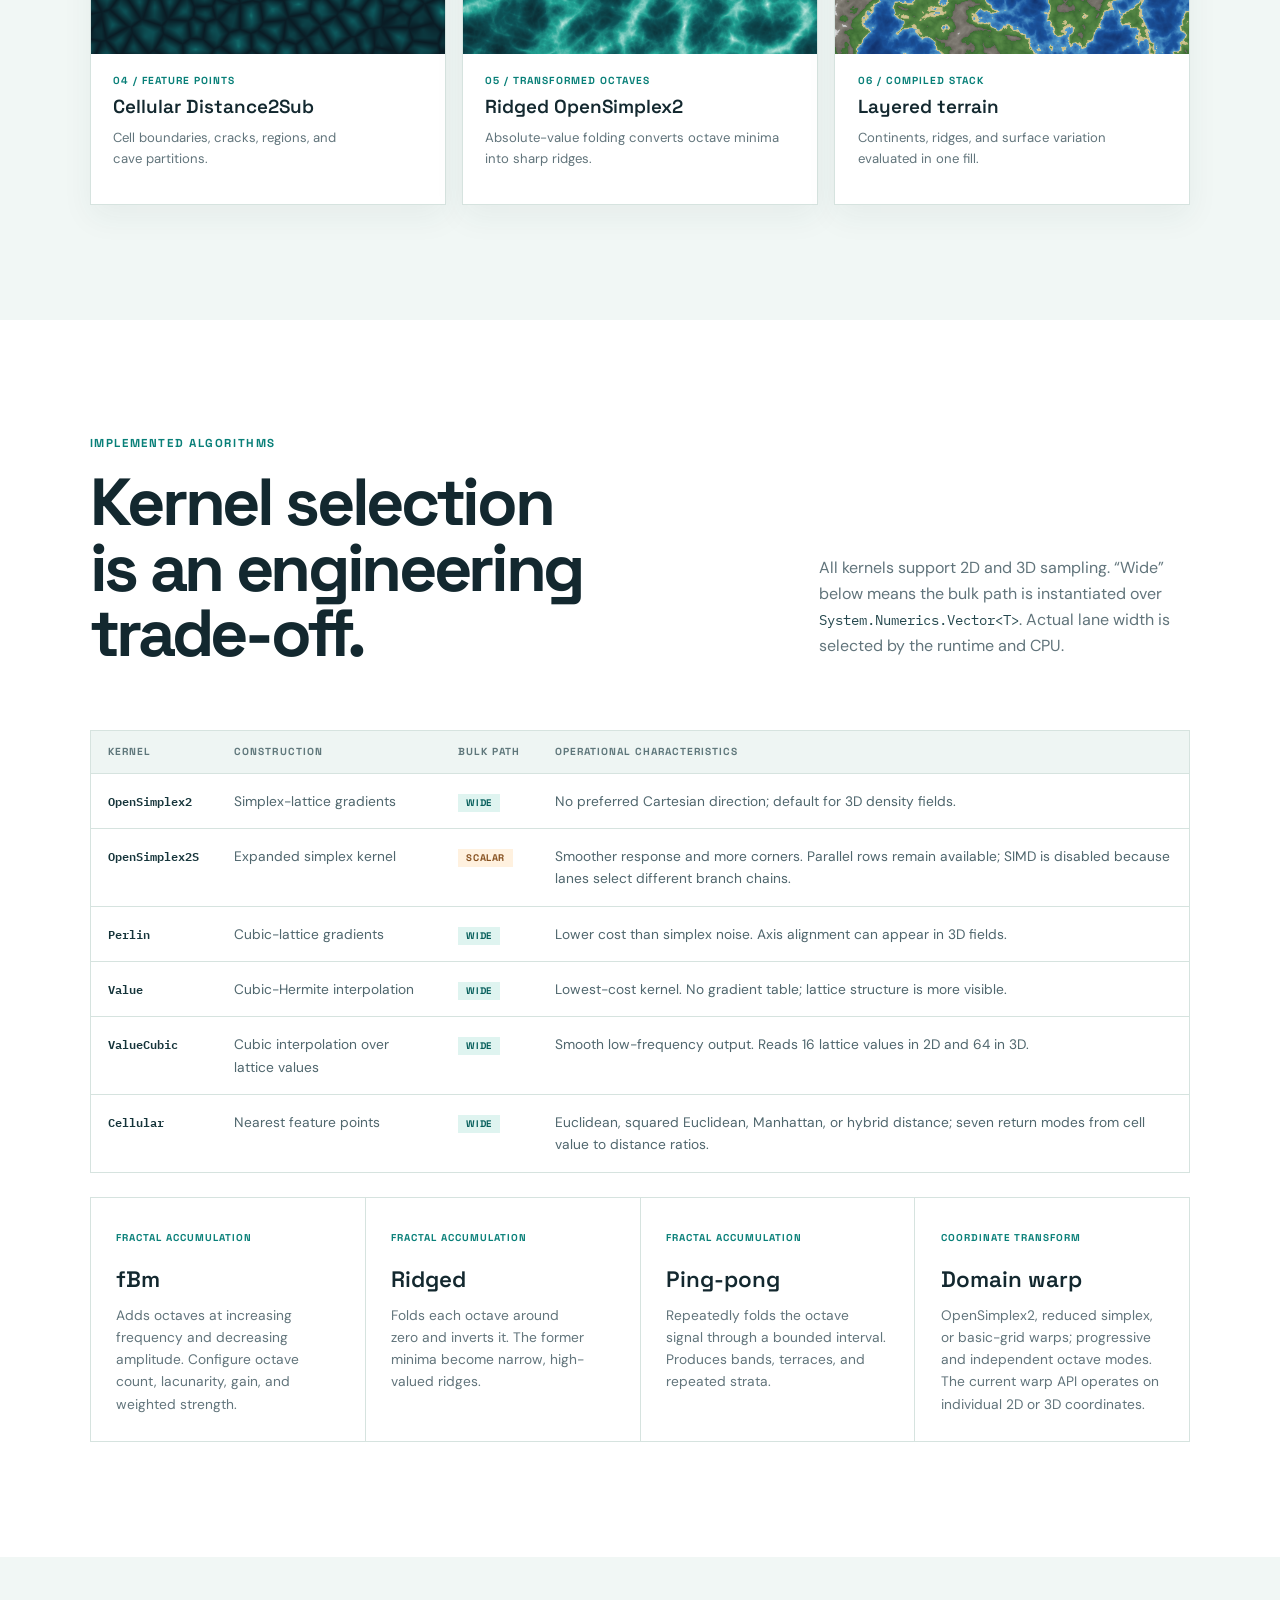
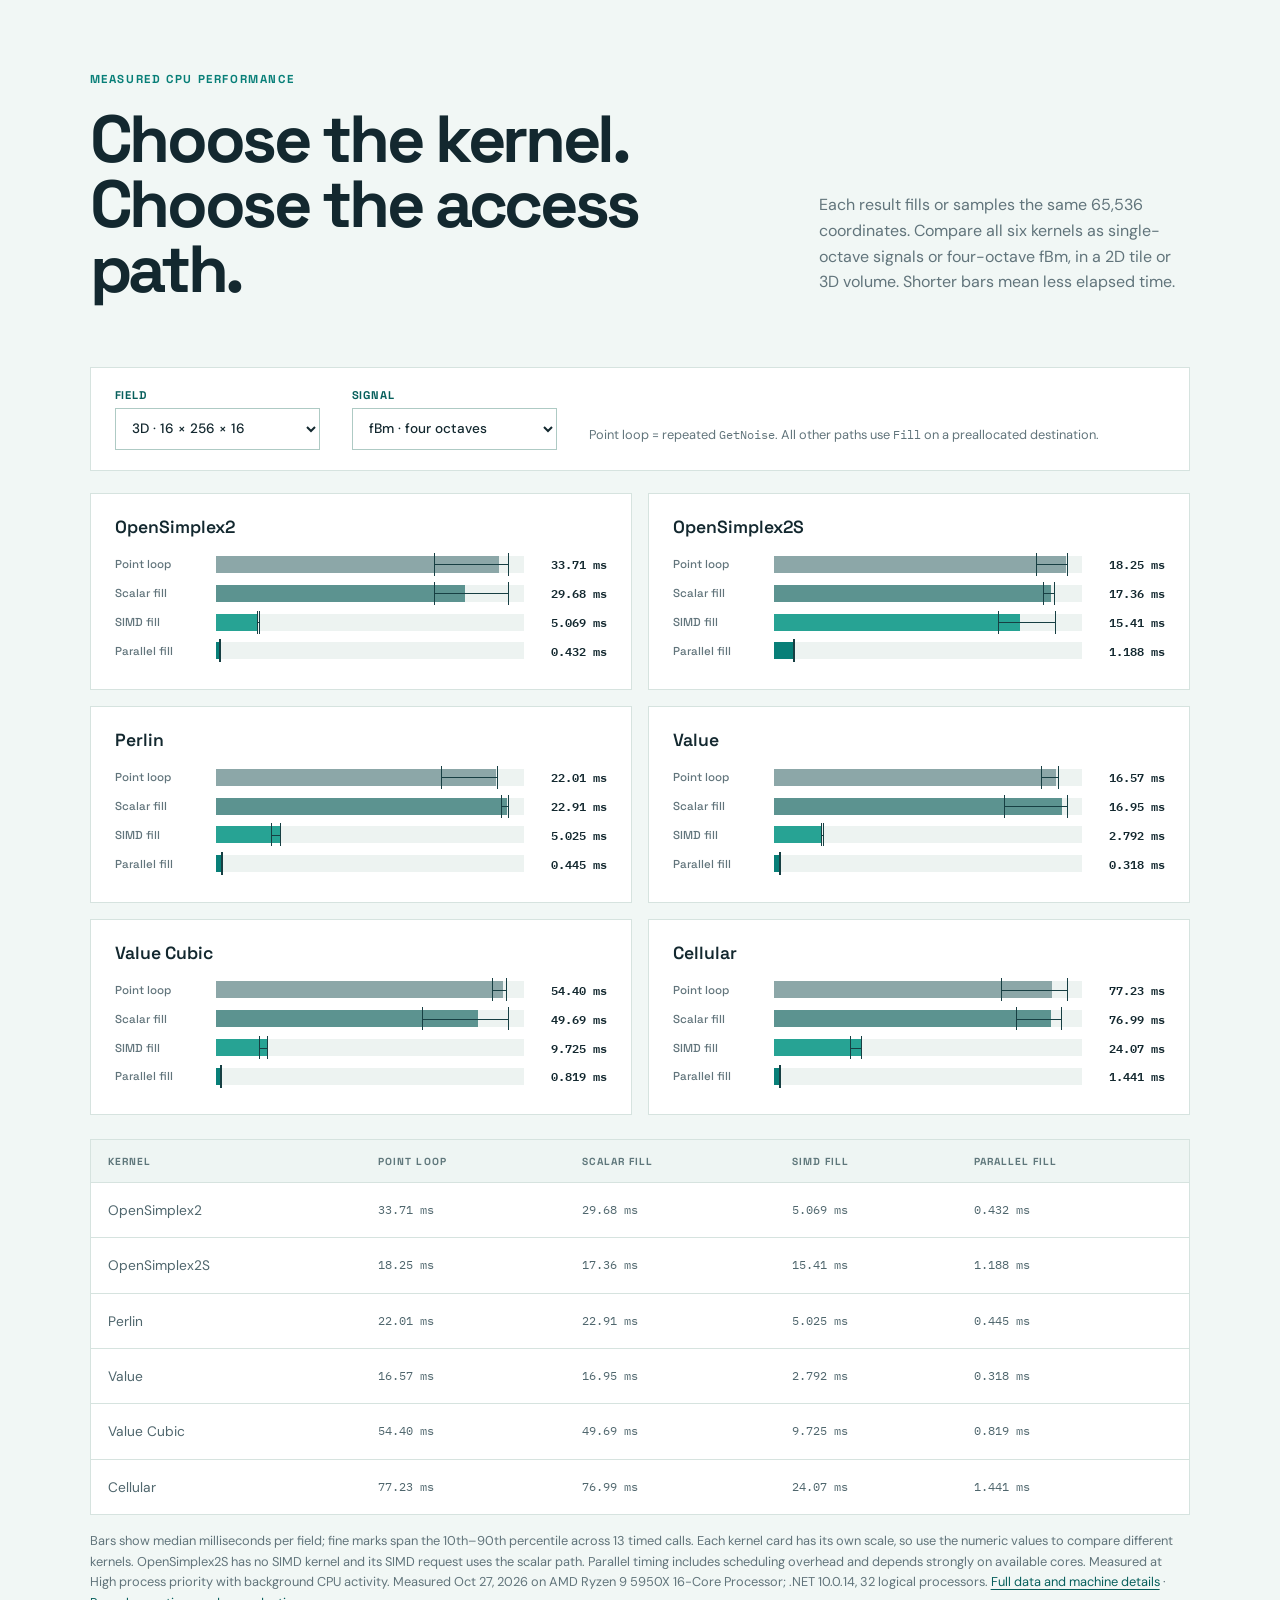
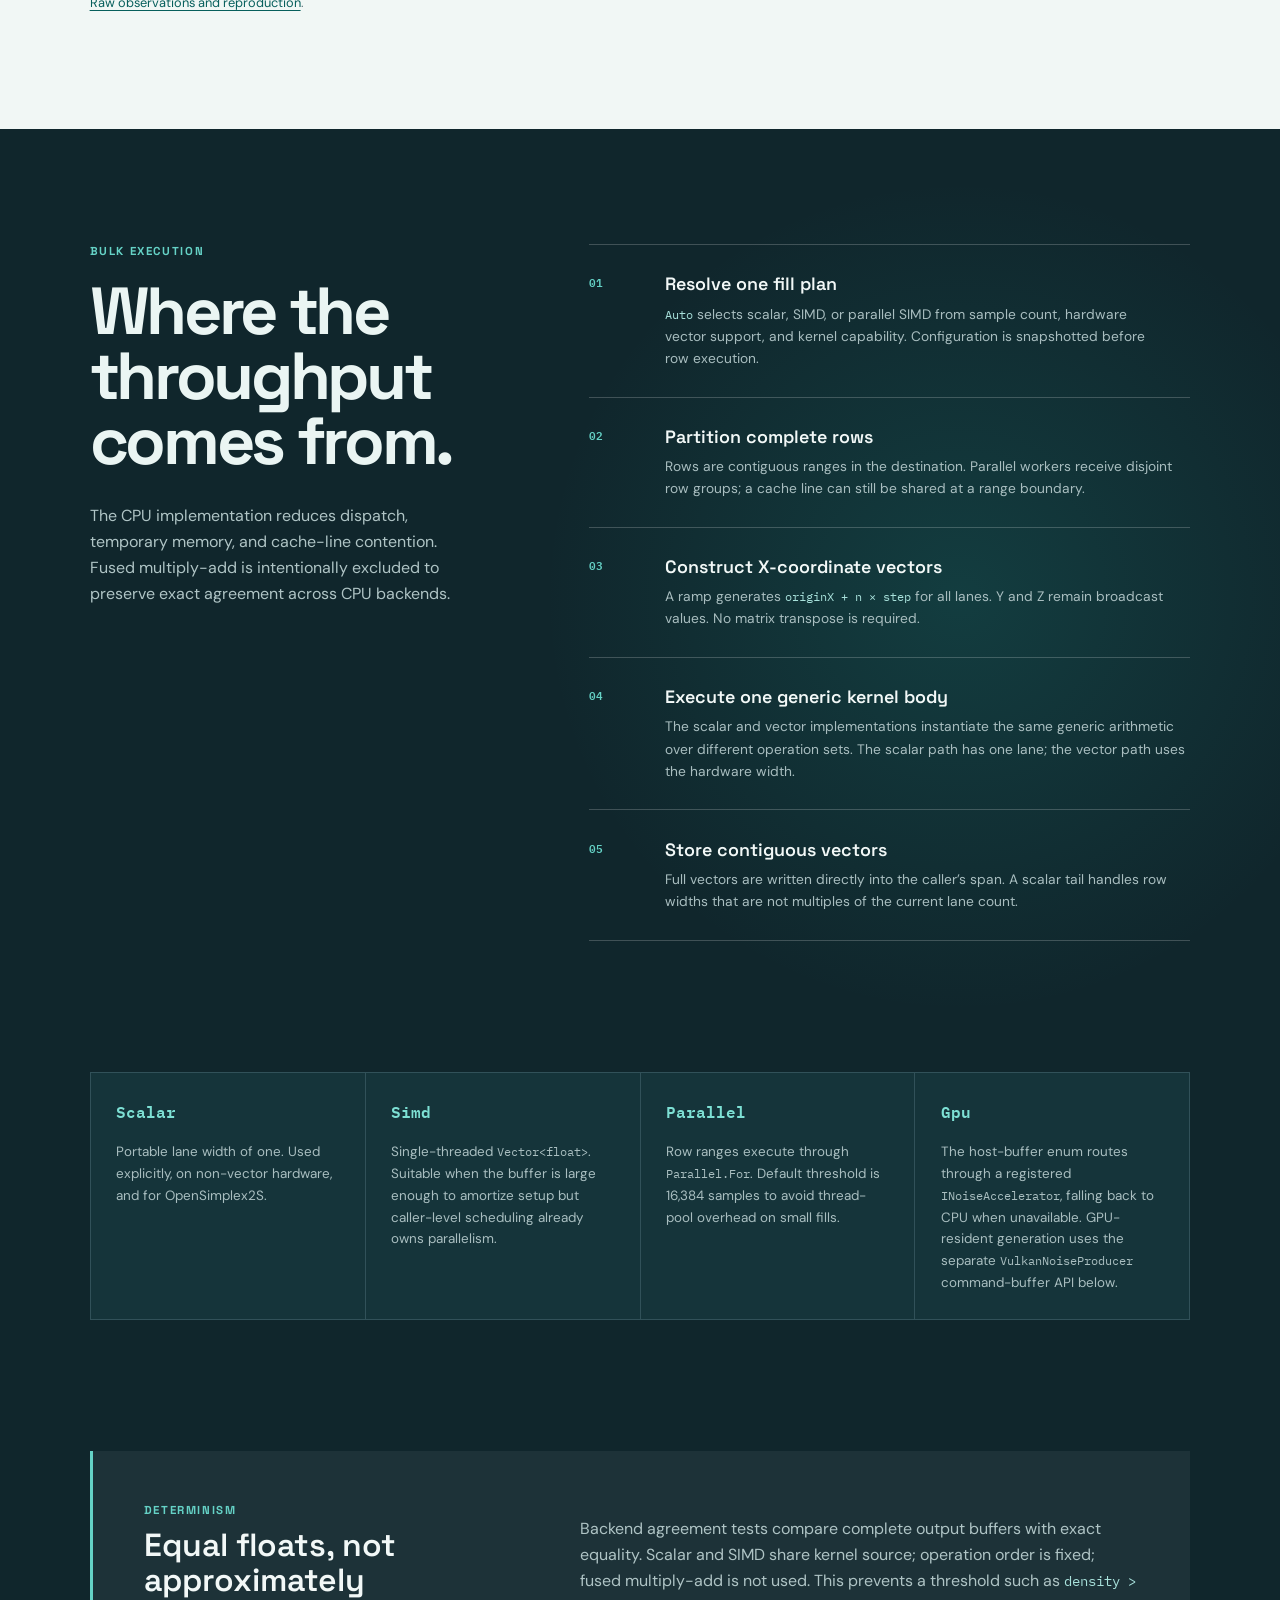
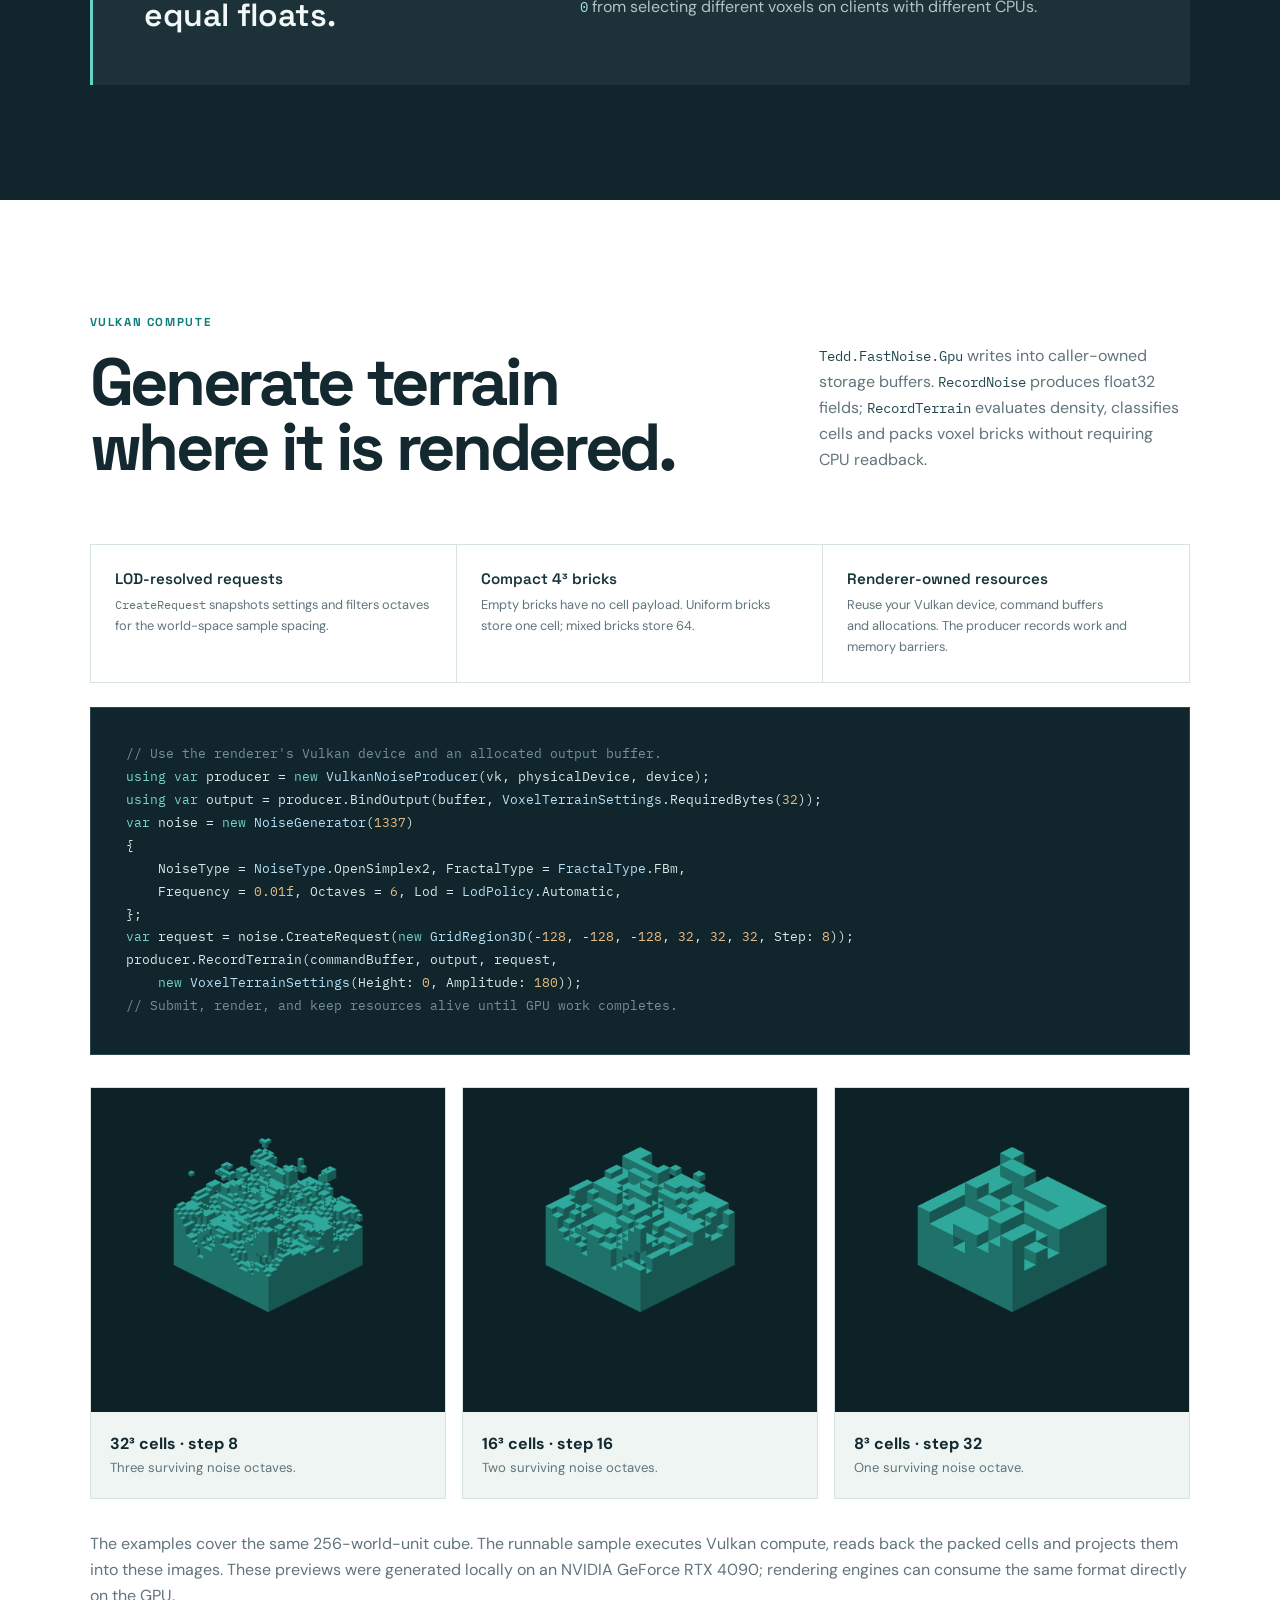
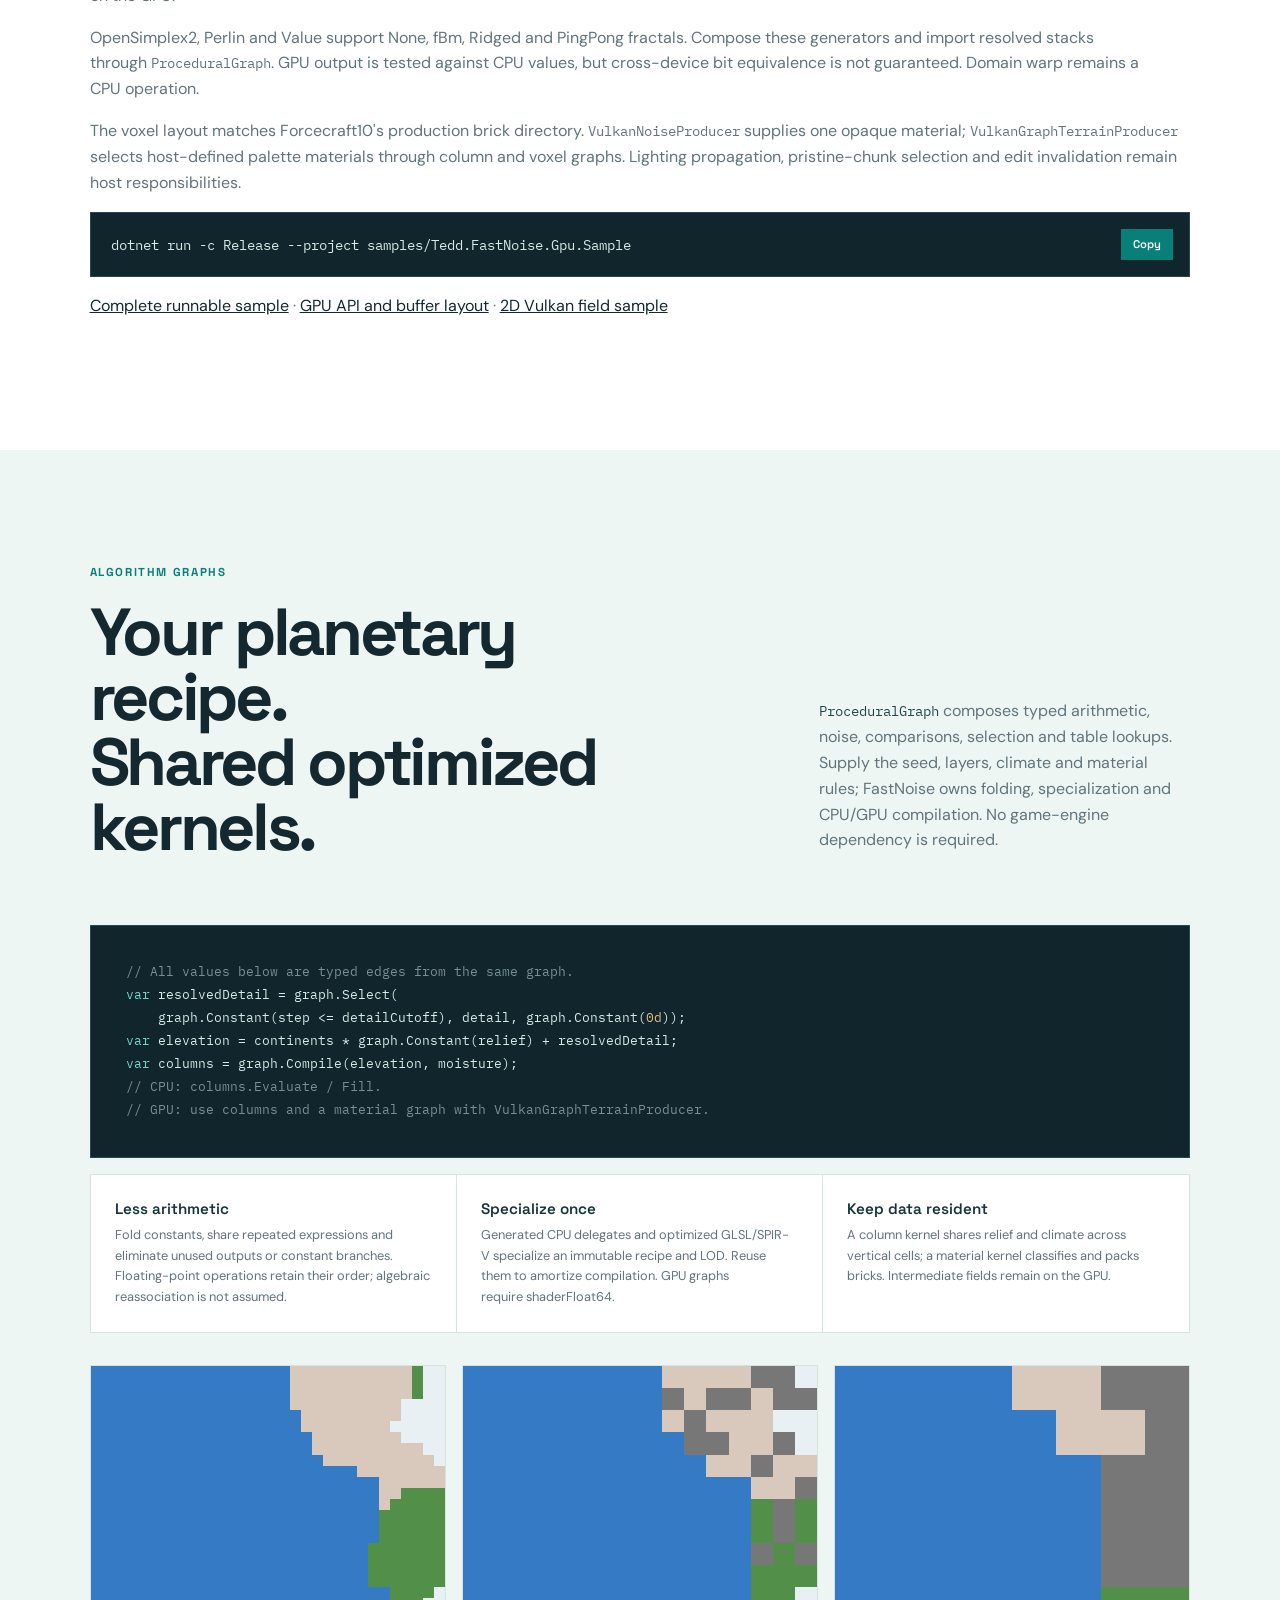
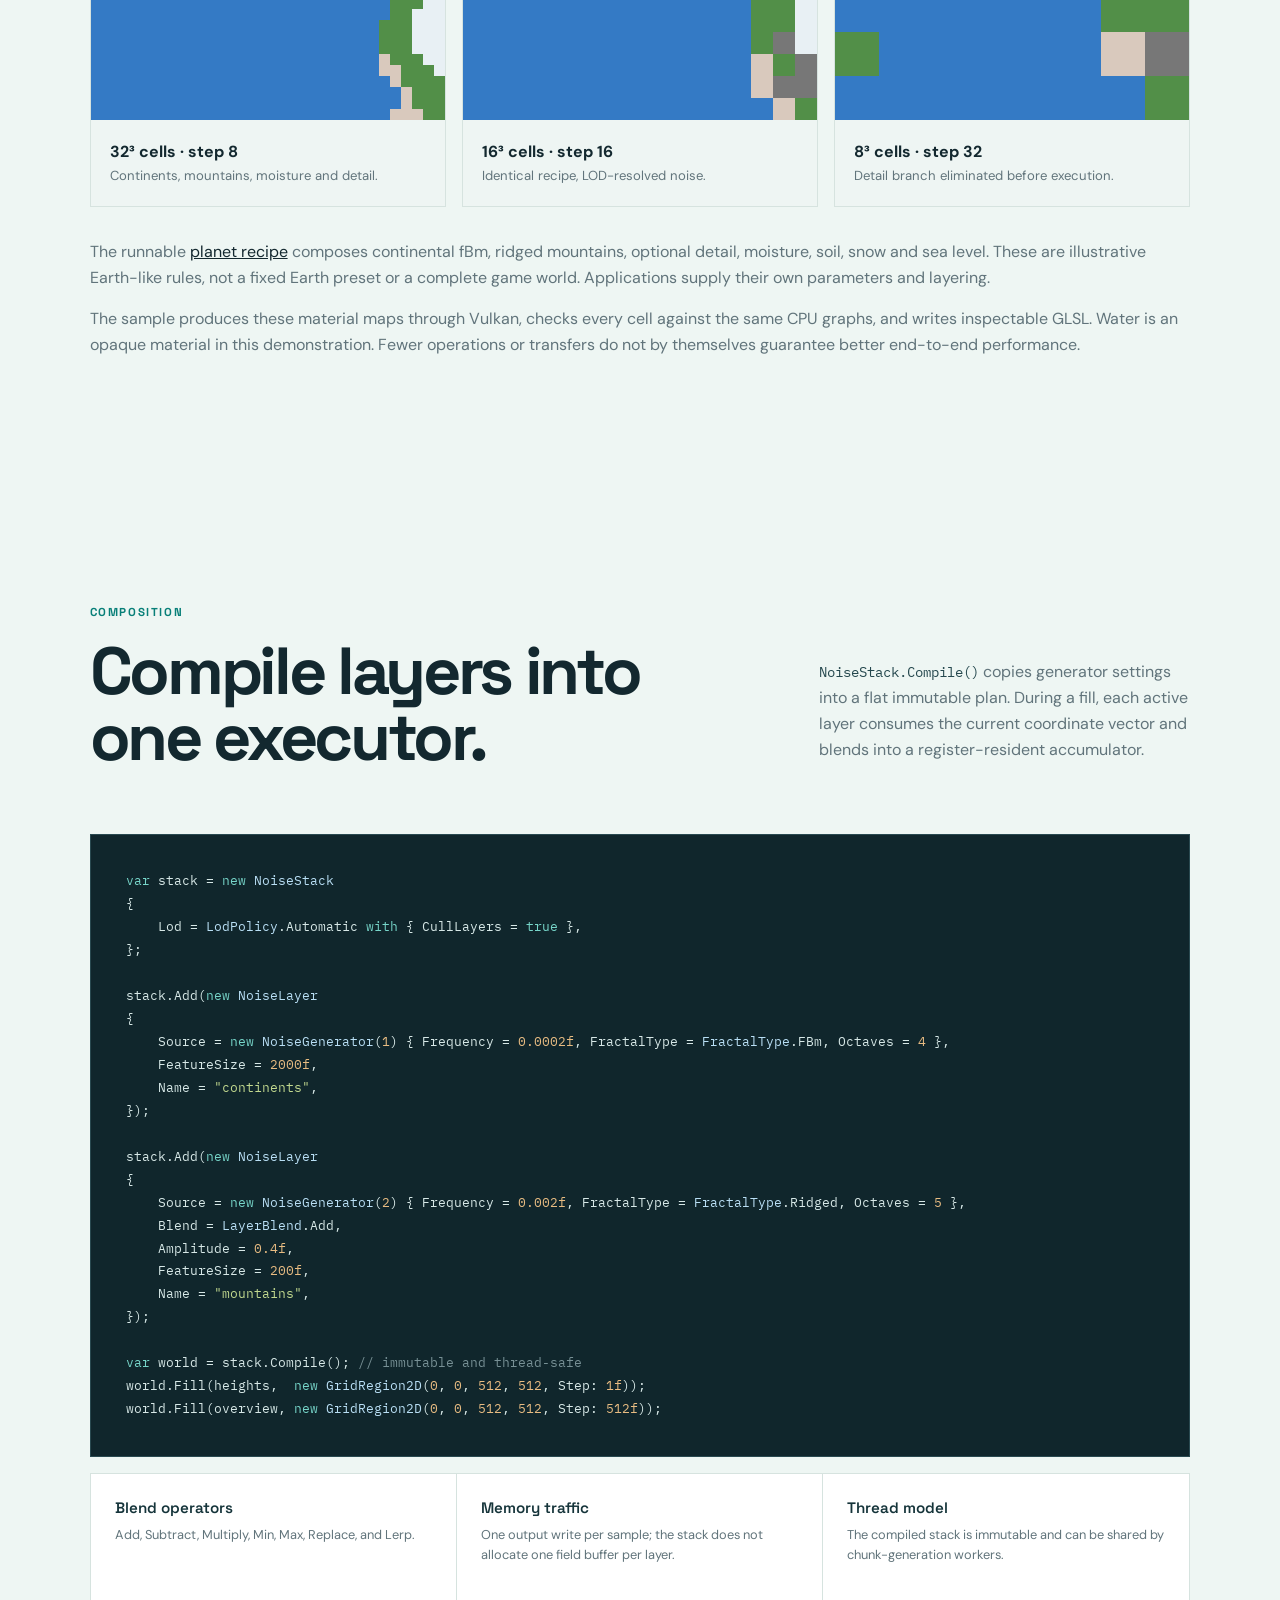
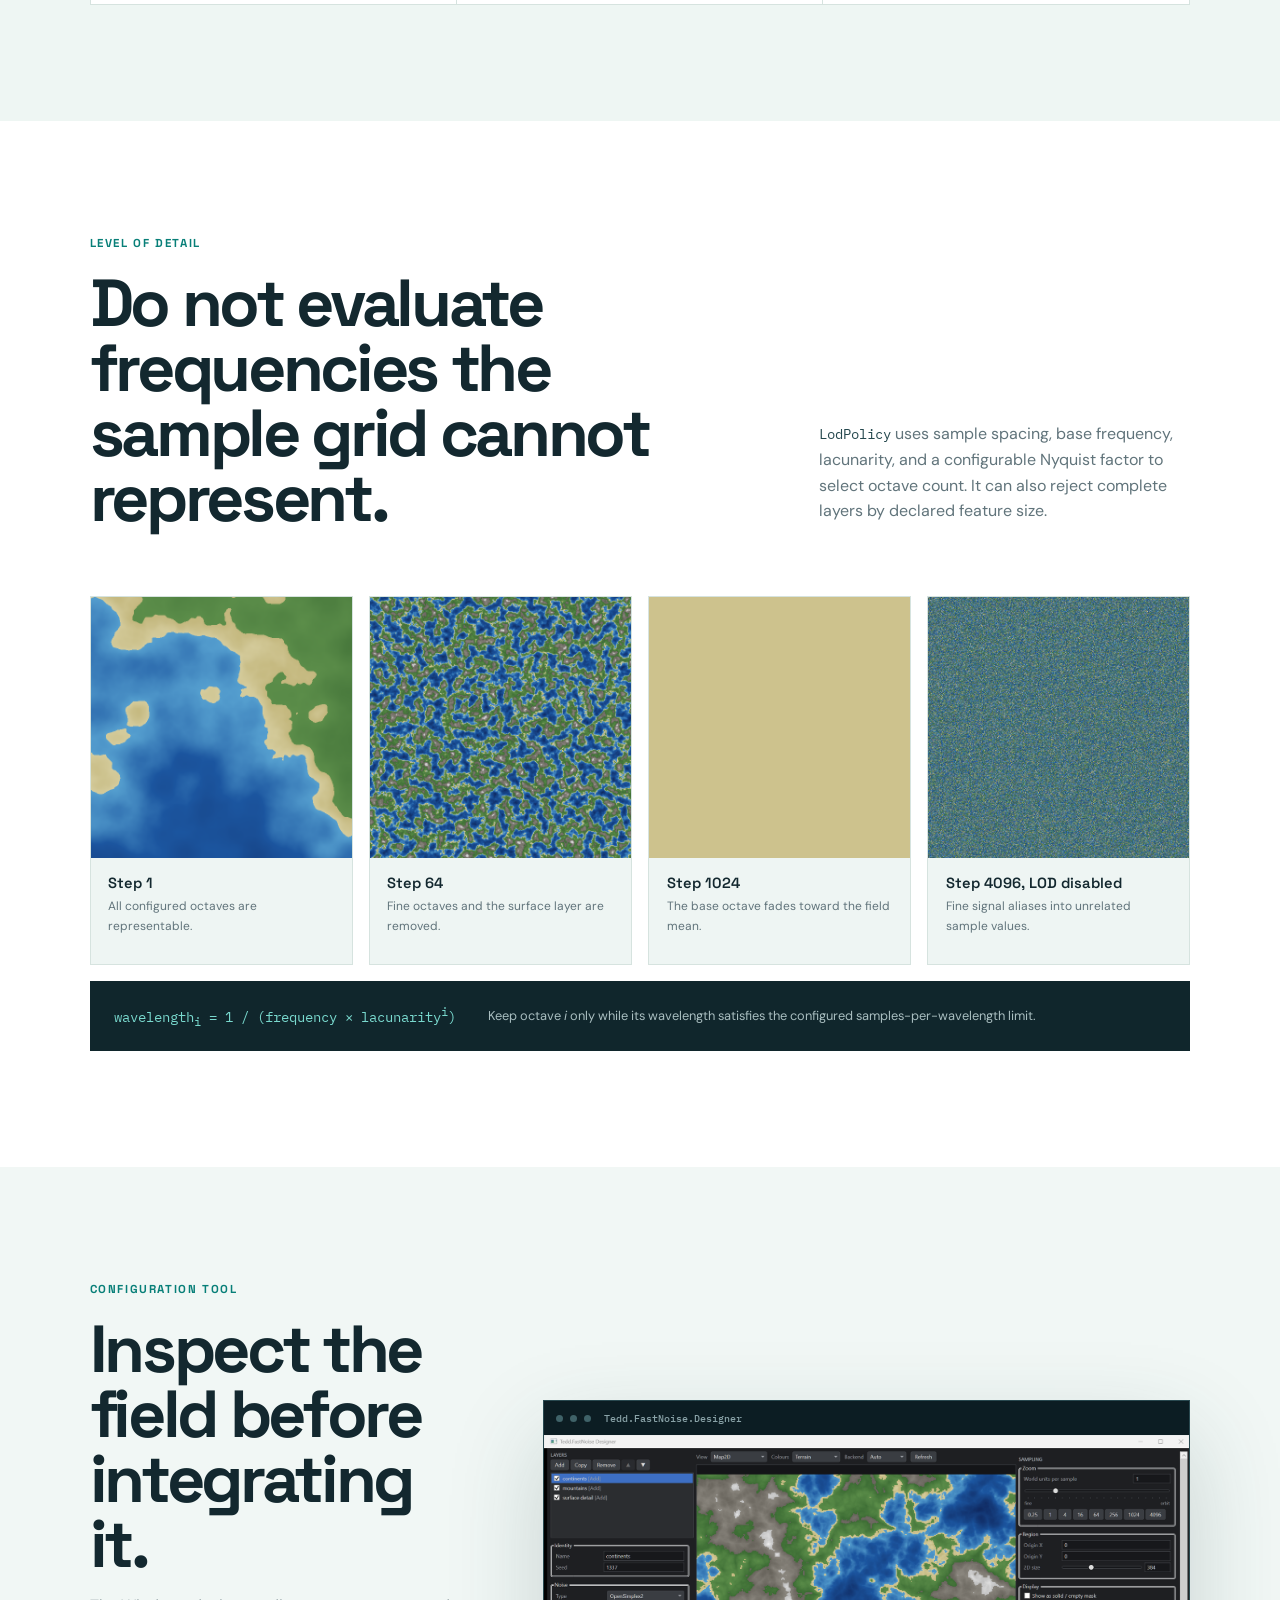
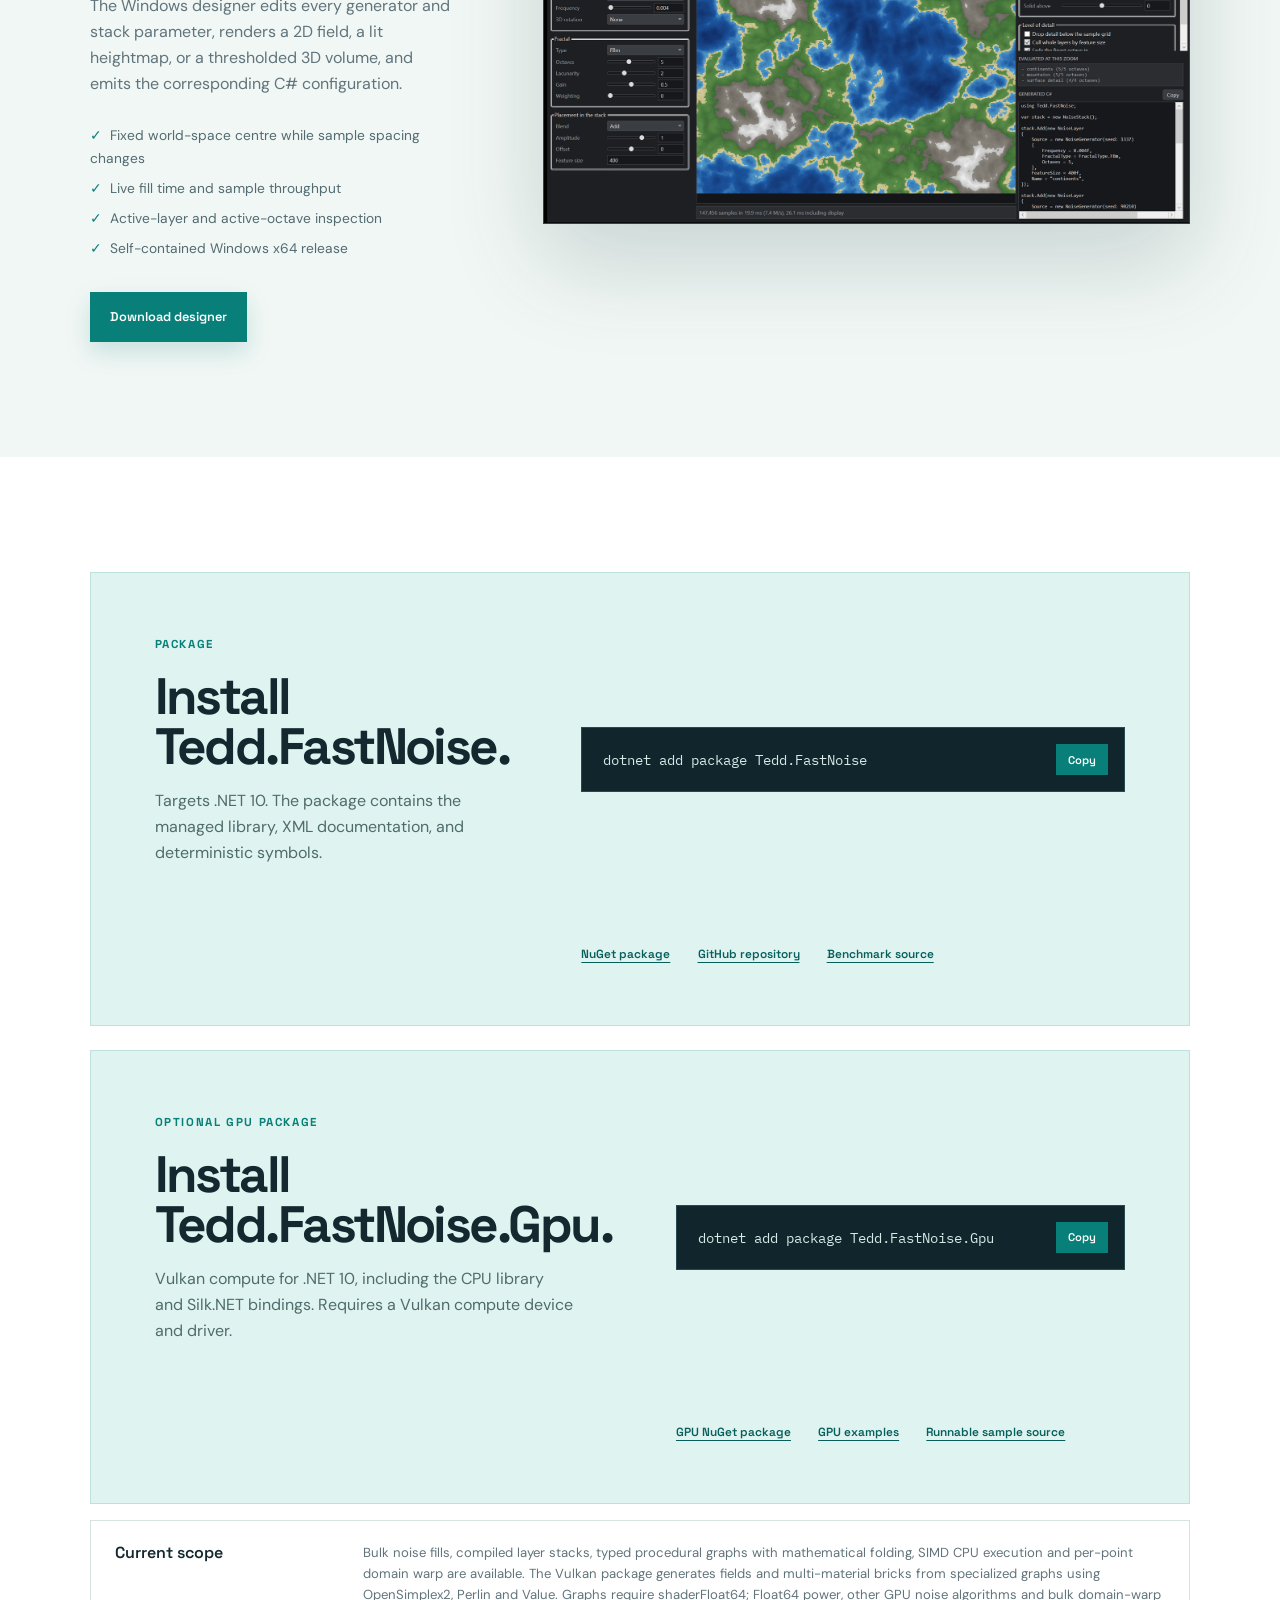
==== commit ff031a59: "Refresh website benchmarks with high-priority CPU measurements" ====
--- a/docs/index.html
+++ b/docs/index.html
@@ -210,7 +210,7 @@
         </table>
       </div>
 
-      <p class="benchmark-method">Bars show median milliseconds per field; fine marks span the 10th–90th percentile across 13 timed calls. Each kernel card has its own scale, so use the numeric values to compare different kernels. OpenSimplex2S has no SIMD kernel and its SIMD request uses the scalar path. Parallel timing includes scheduling overhead and depends strongly on available cores. <span id="benchmark-machine"></span> <a href="benchmarks.json">Full data and machine details</a> · <a href="https://github.com/tedd/Tedd.FastNoise/tree/main/Research/2026-09-29%20access-matrix-1">Raw observations and reproduction</a>.</p>
+      <p class="benchmark-method">Bars show median milliseconds per field; fine marks span the 10th–90th percentile across 13 timed calls. Each kernel card has its own scale, so use the numeric values to compare different kernels. OpenSimplex2S has no SIMD kernel and its SIMD request uses the scalar path. Parallel timing includes scheduling overhead and depends strongly on available cores. Measured at High process priority with background CPU activity. <span id="benchmark-machine"></span> <a href="benchmarks.json">Full data and machine details</a> · <a href="https://github.com/tedd/Tedd.FastNoise/tree/main/Research/2026-10-27%20access-matrix-1">Raw observations and reproduction</a>.</p>
     </section>
 
     <section class="execution section-shell" id="execution">
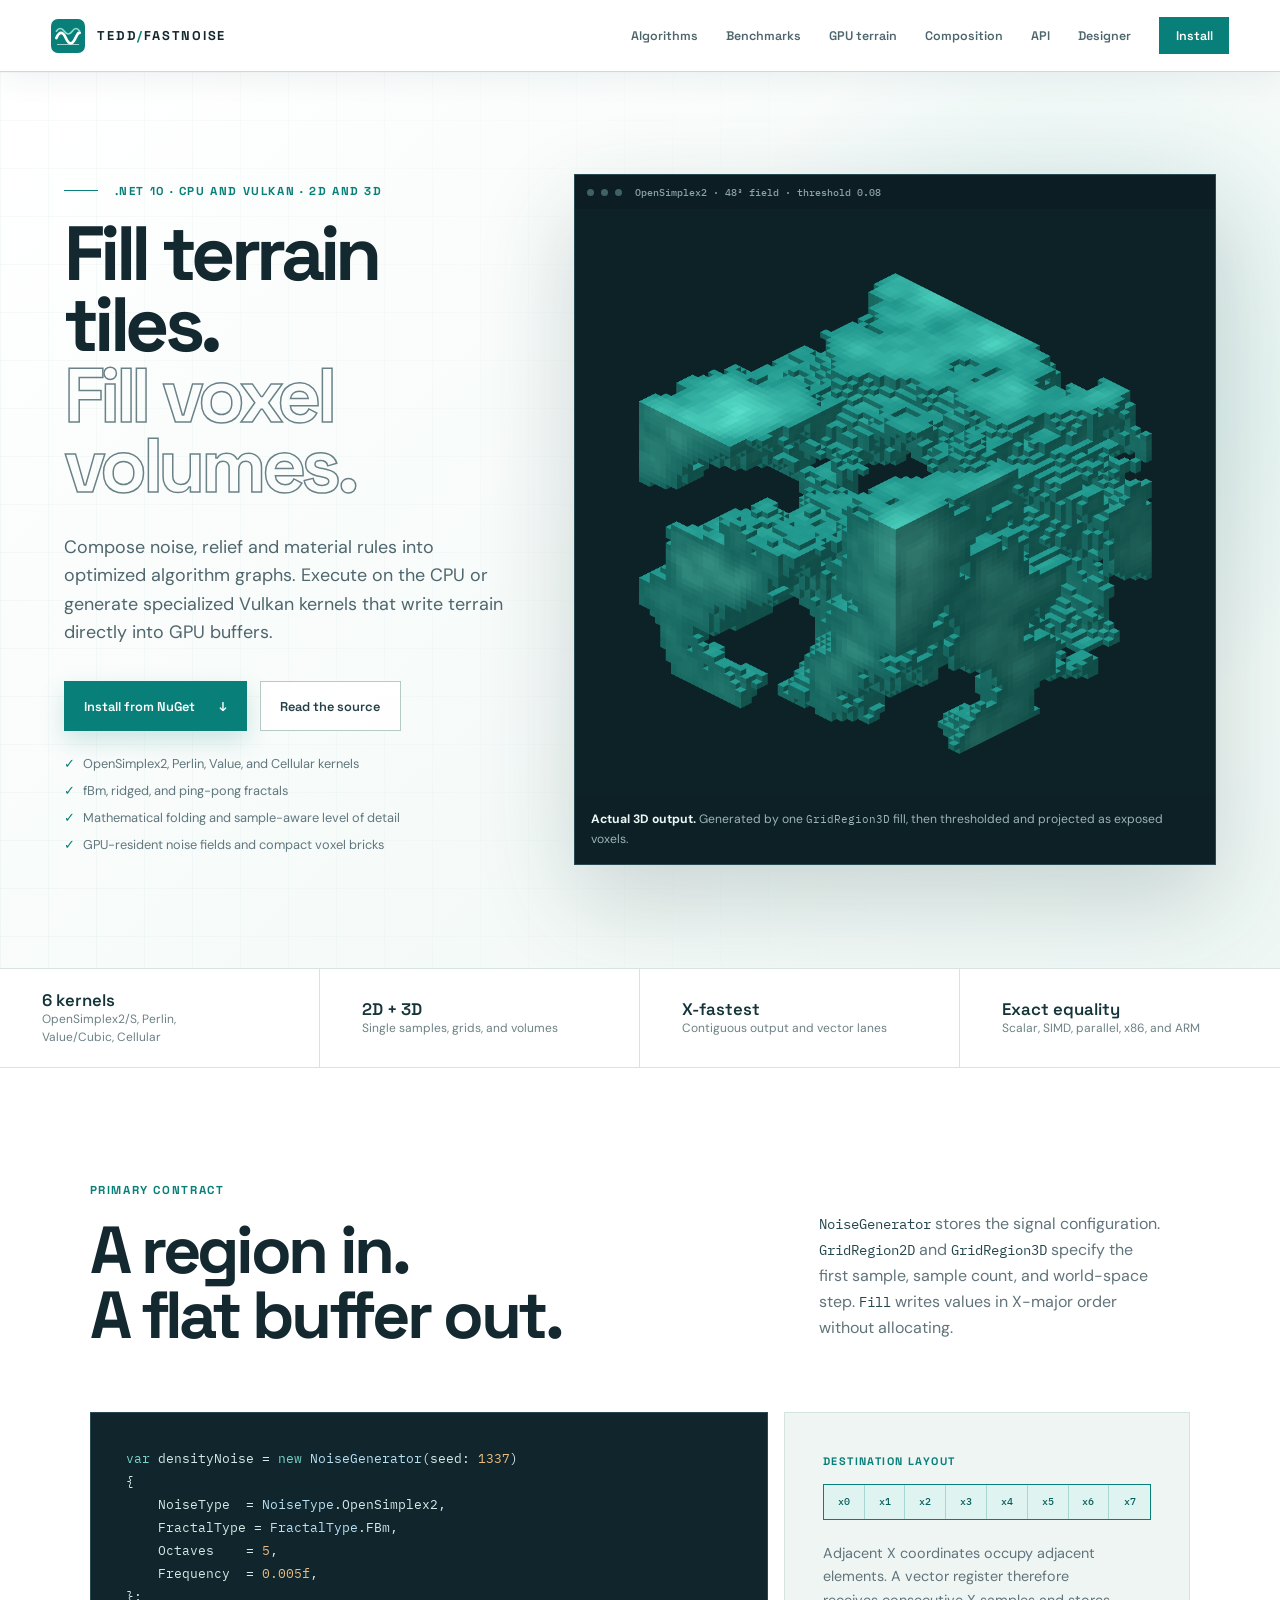
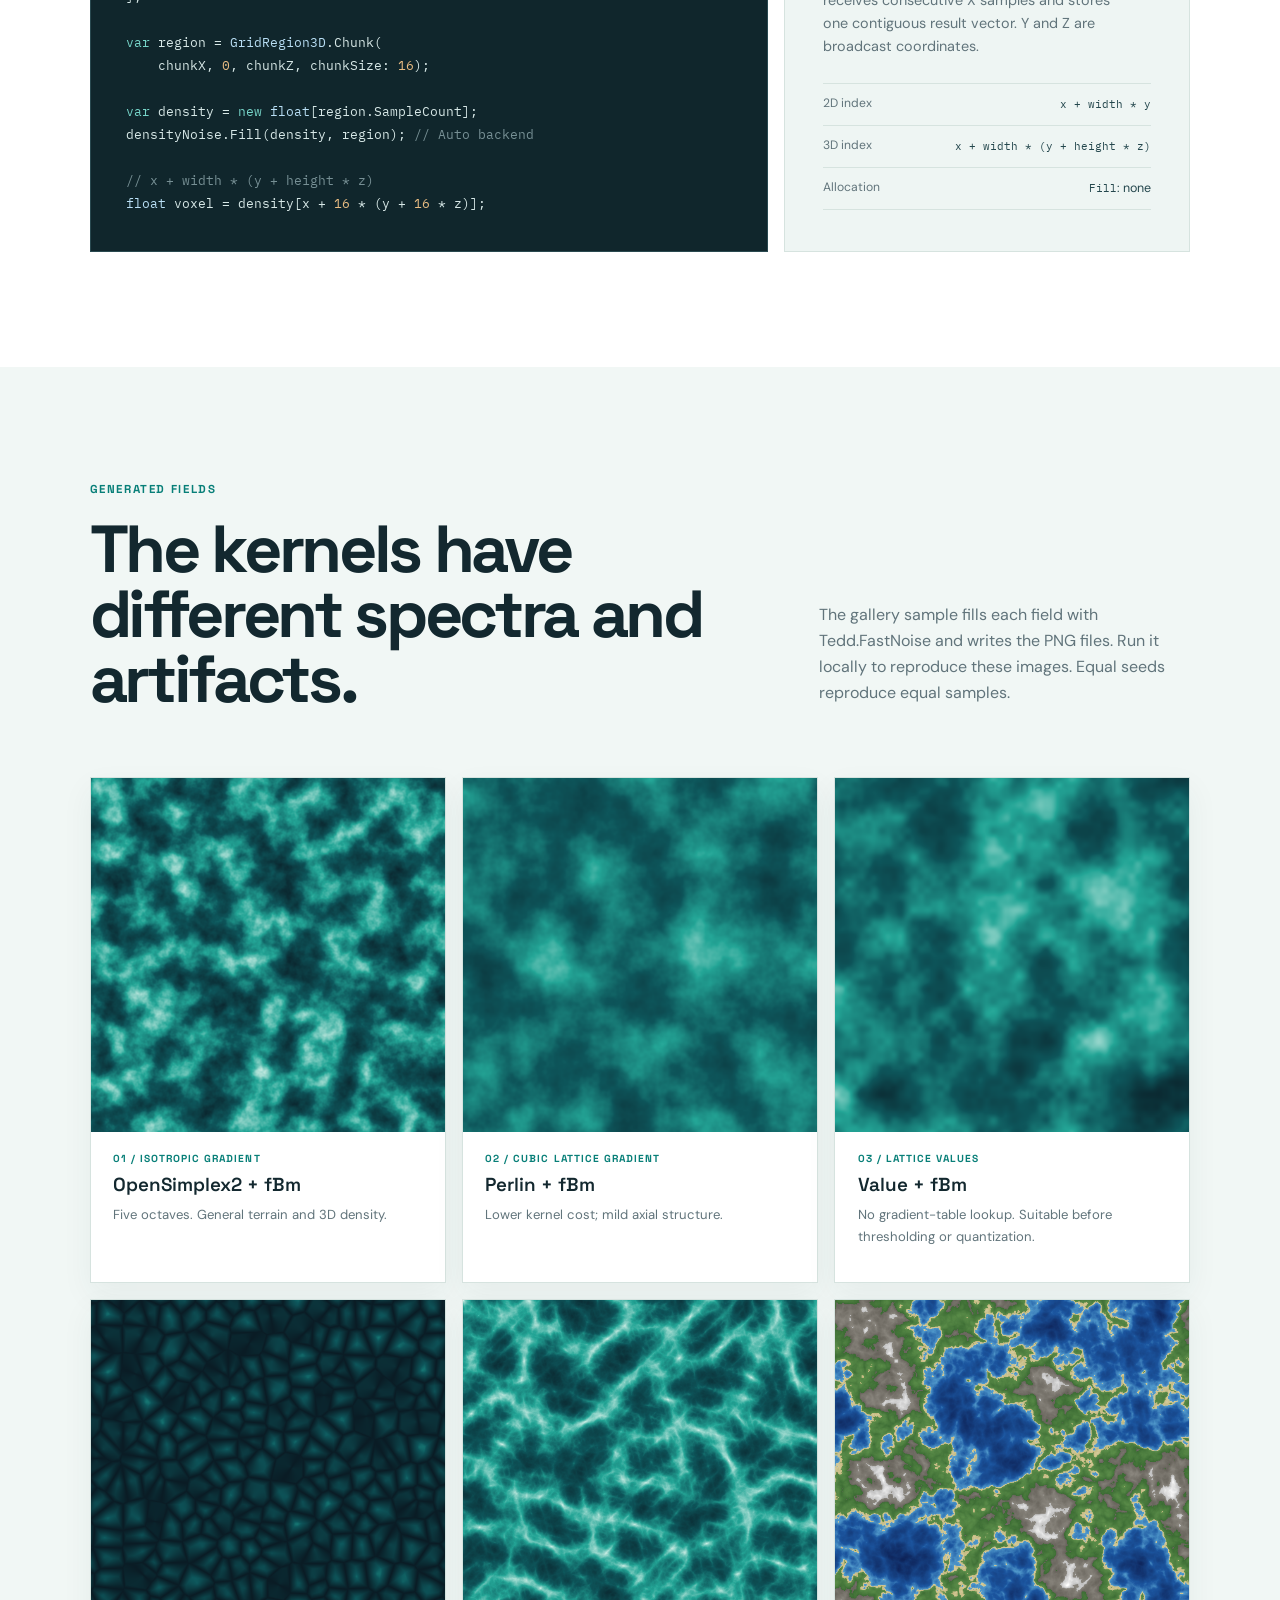
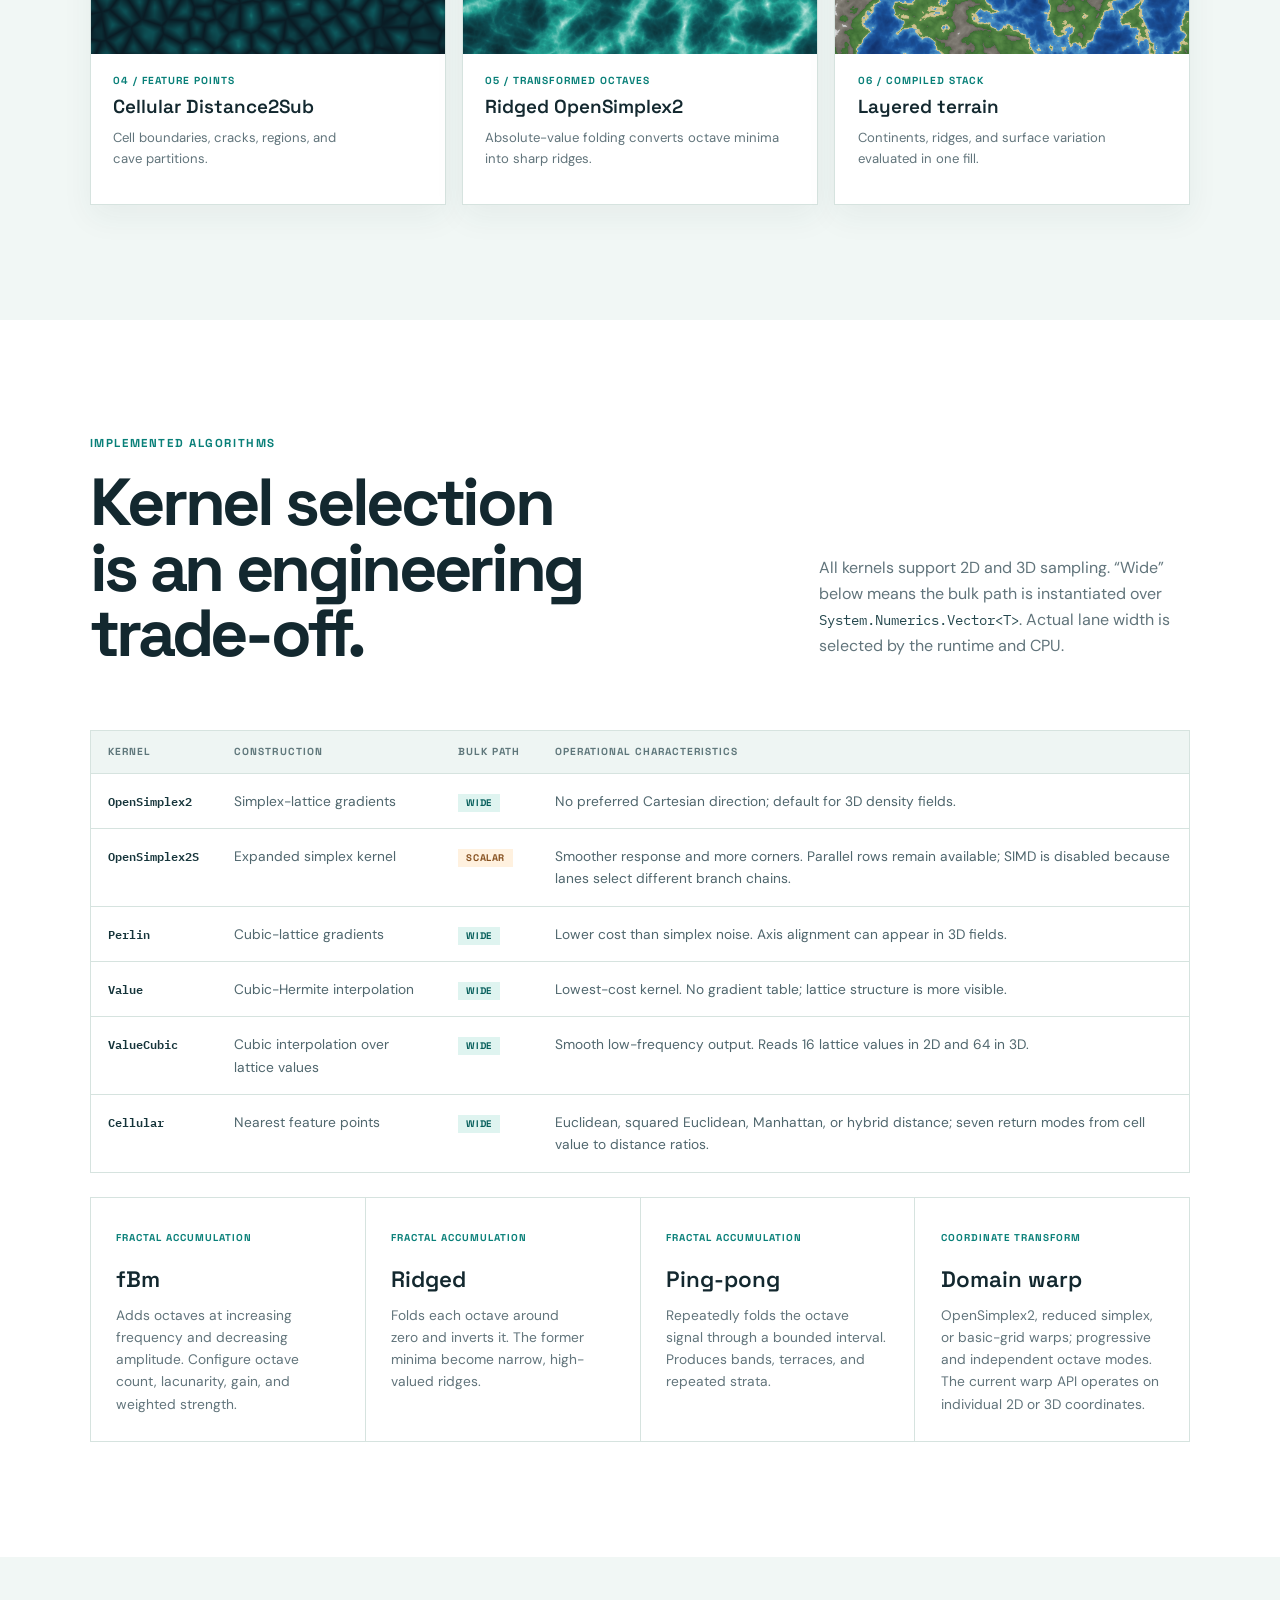
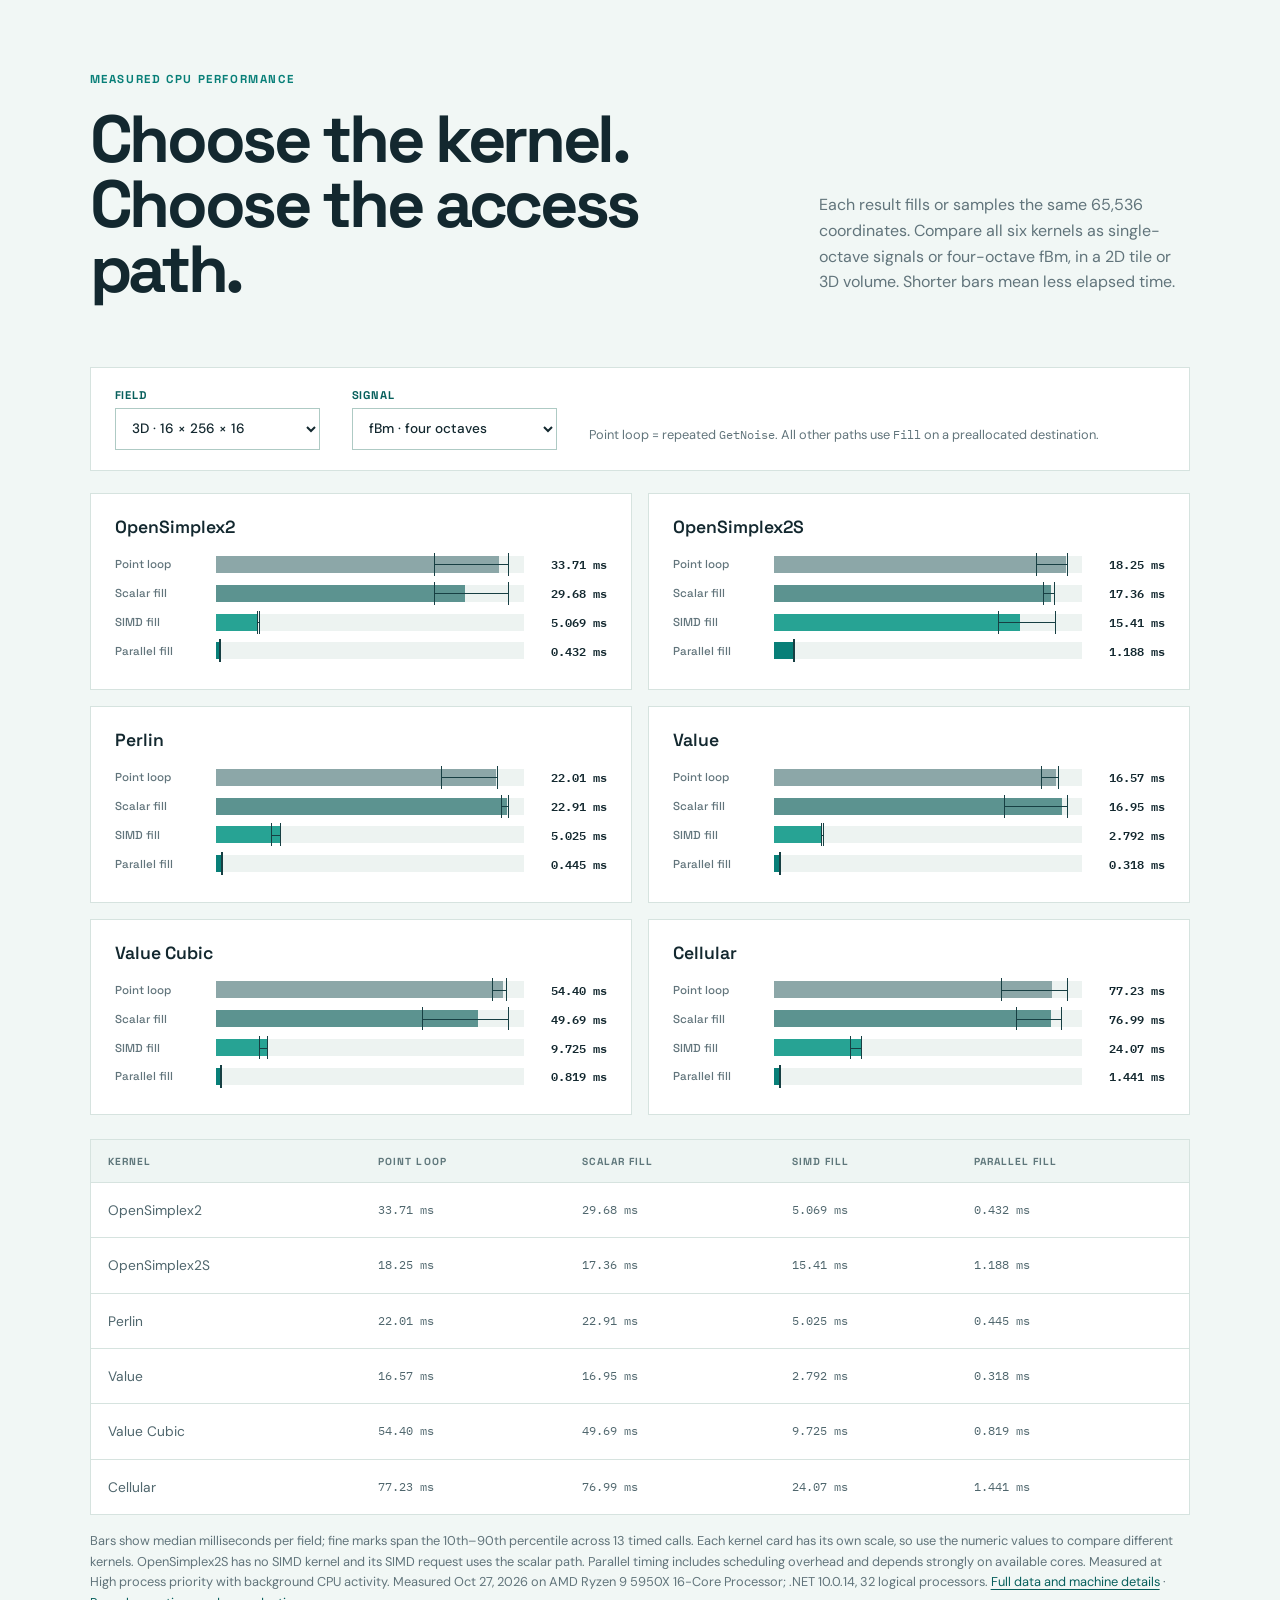
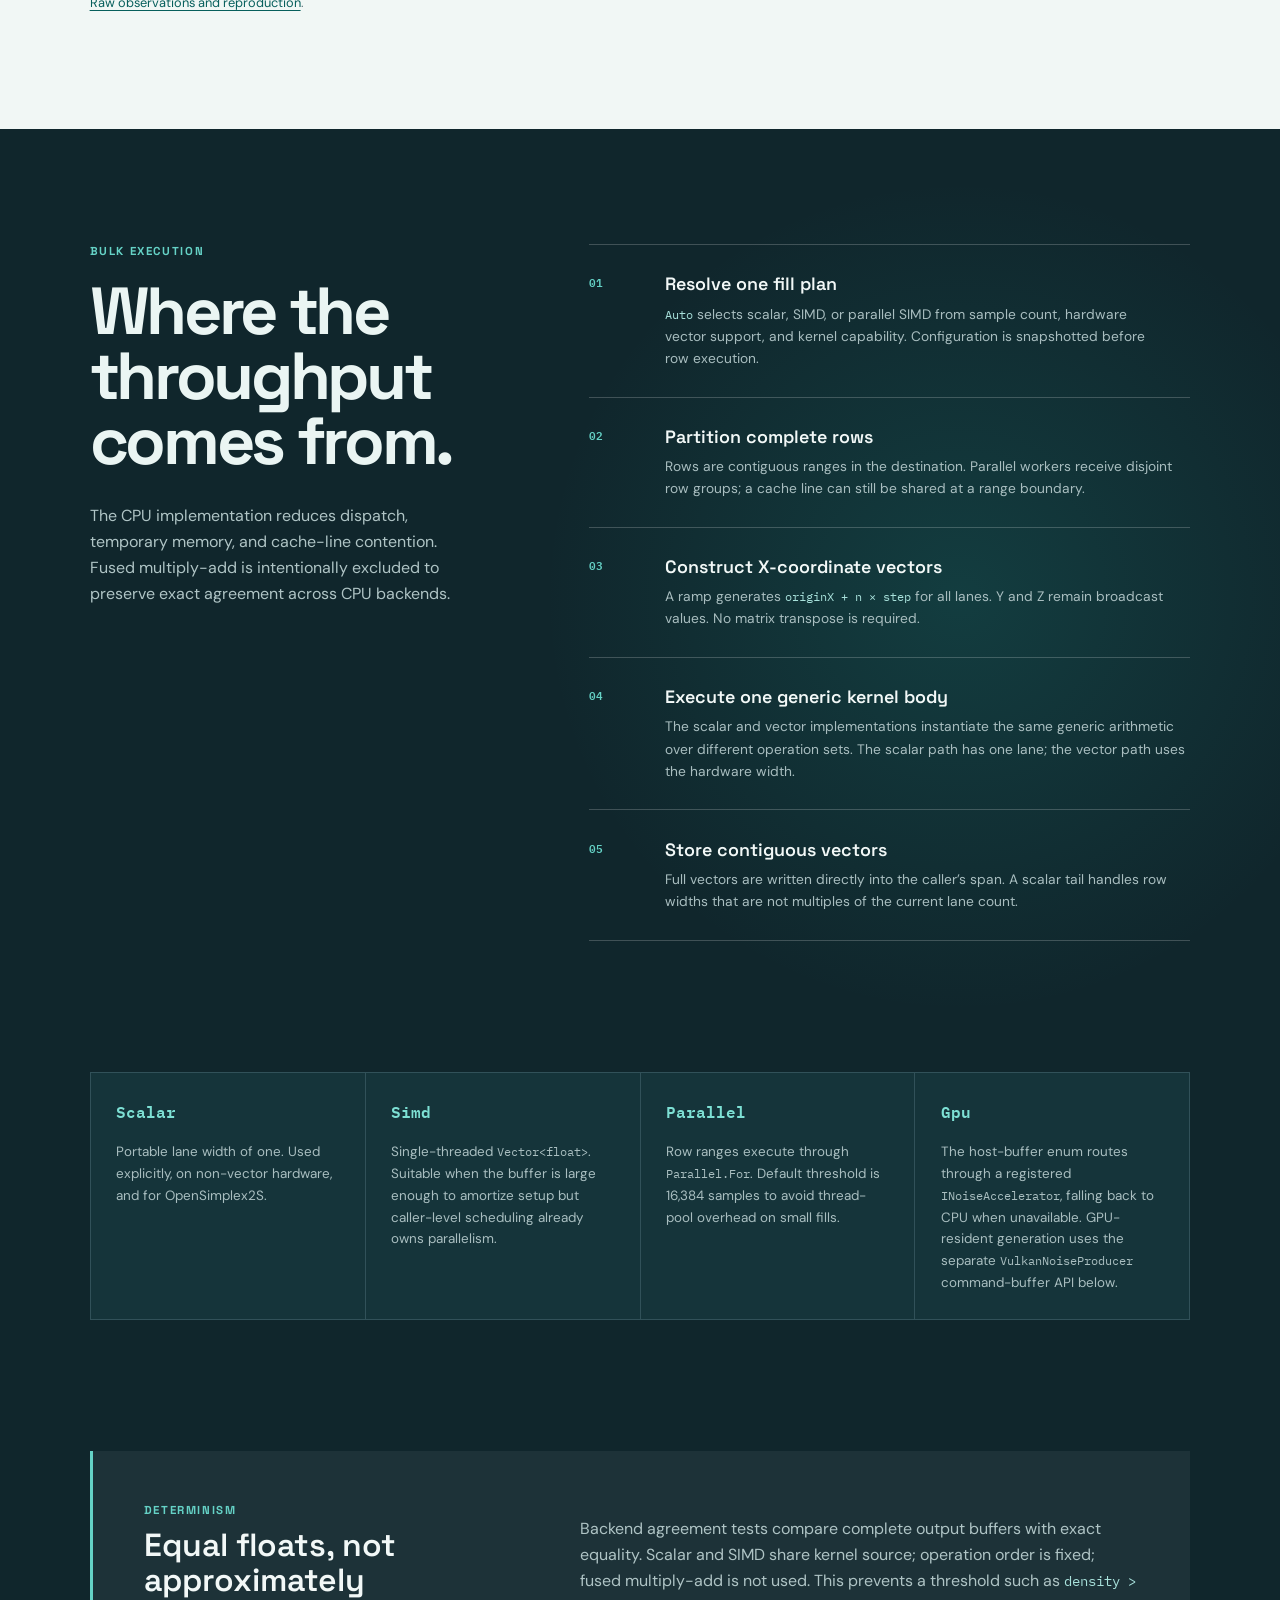
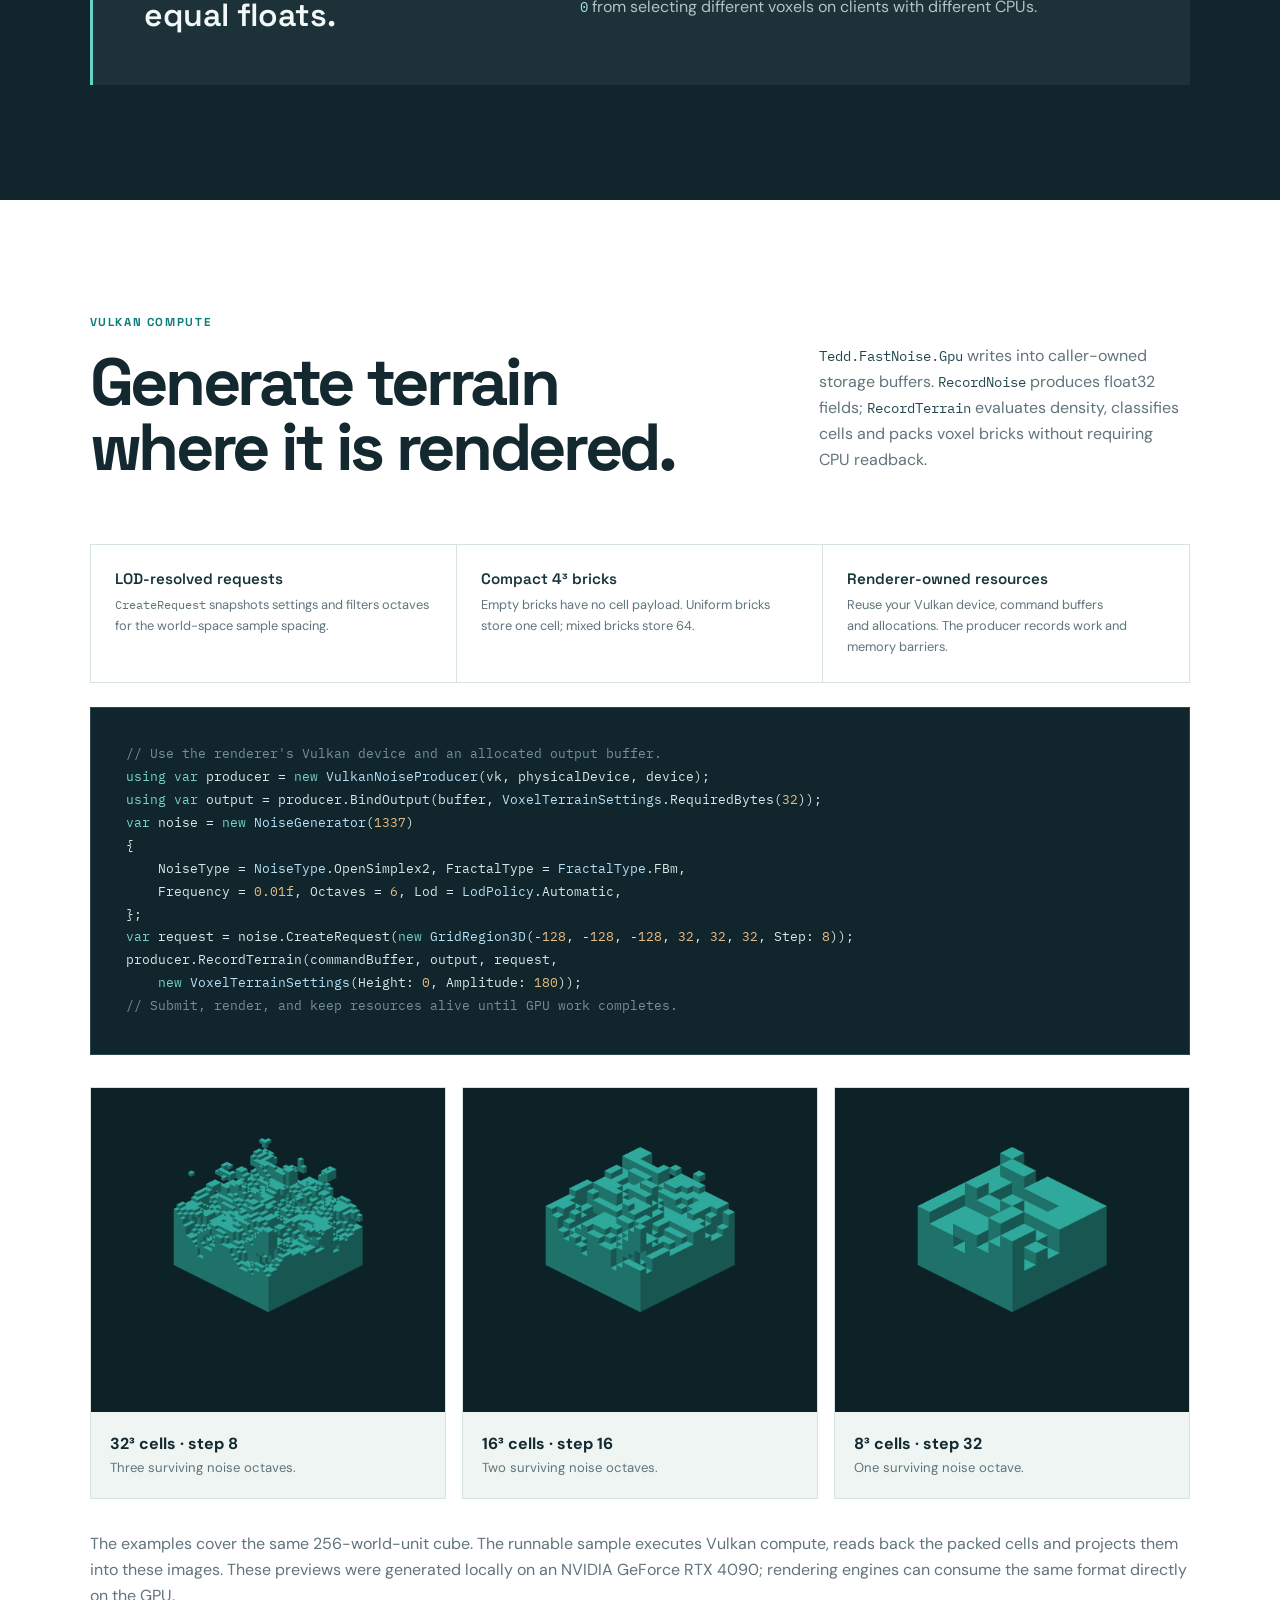
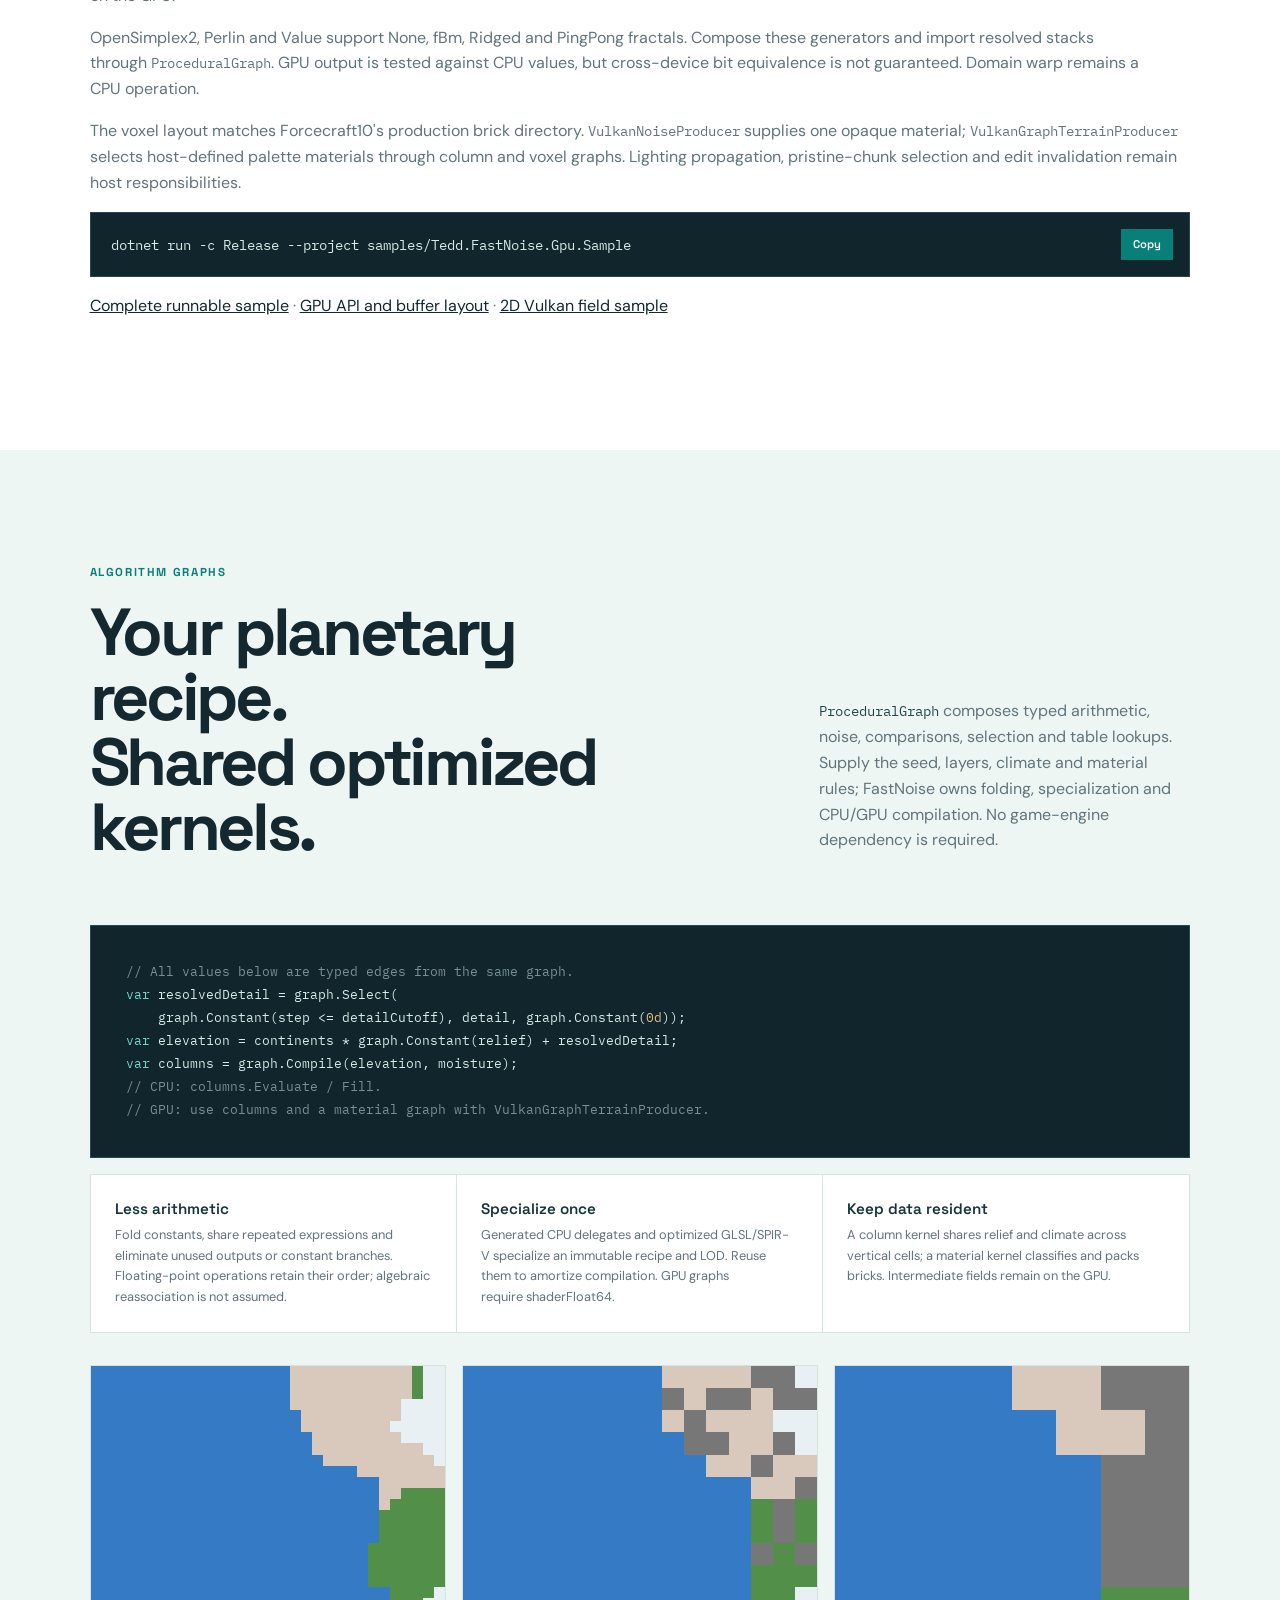
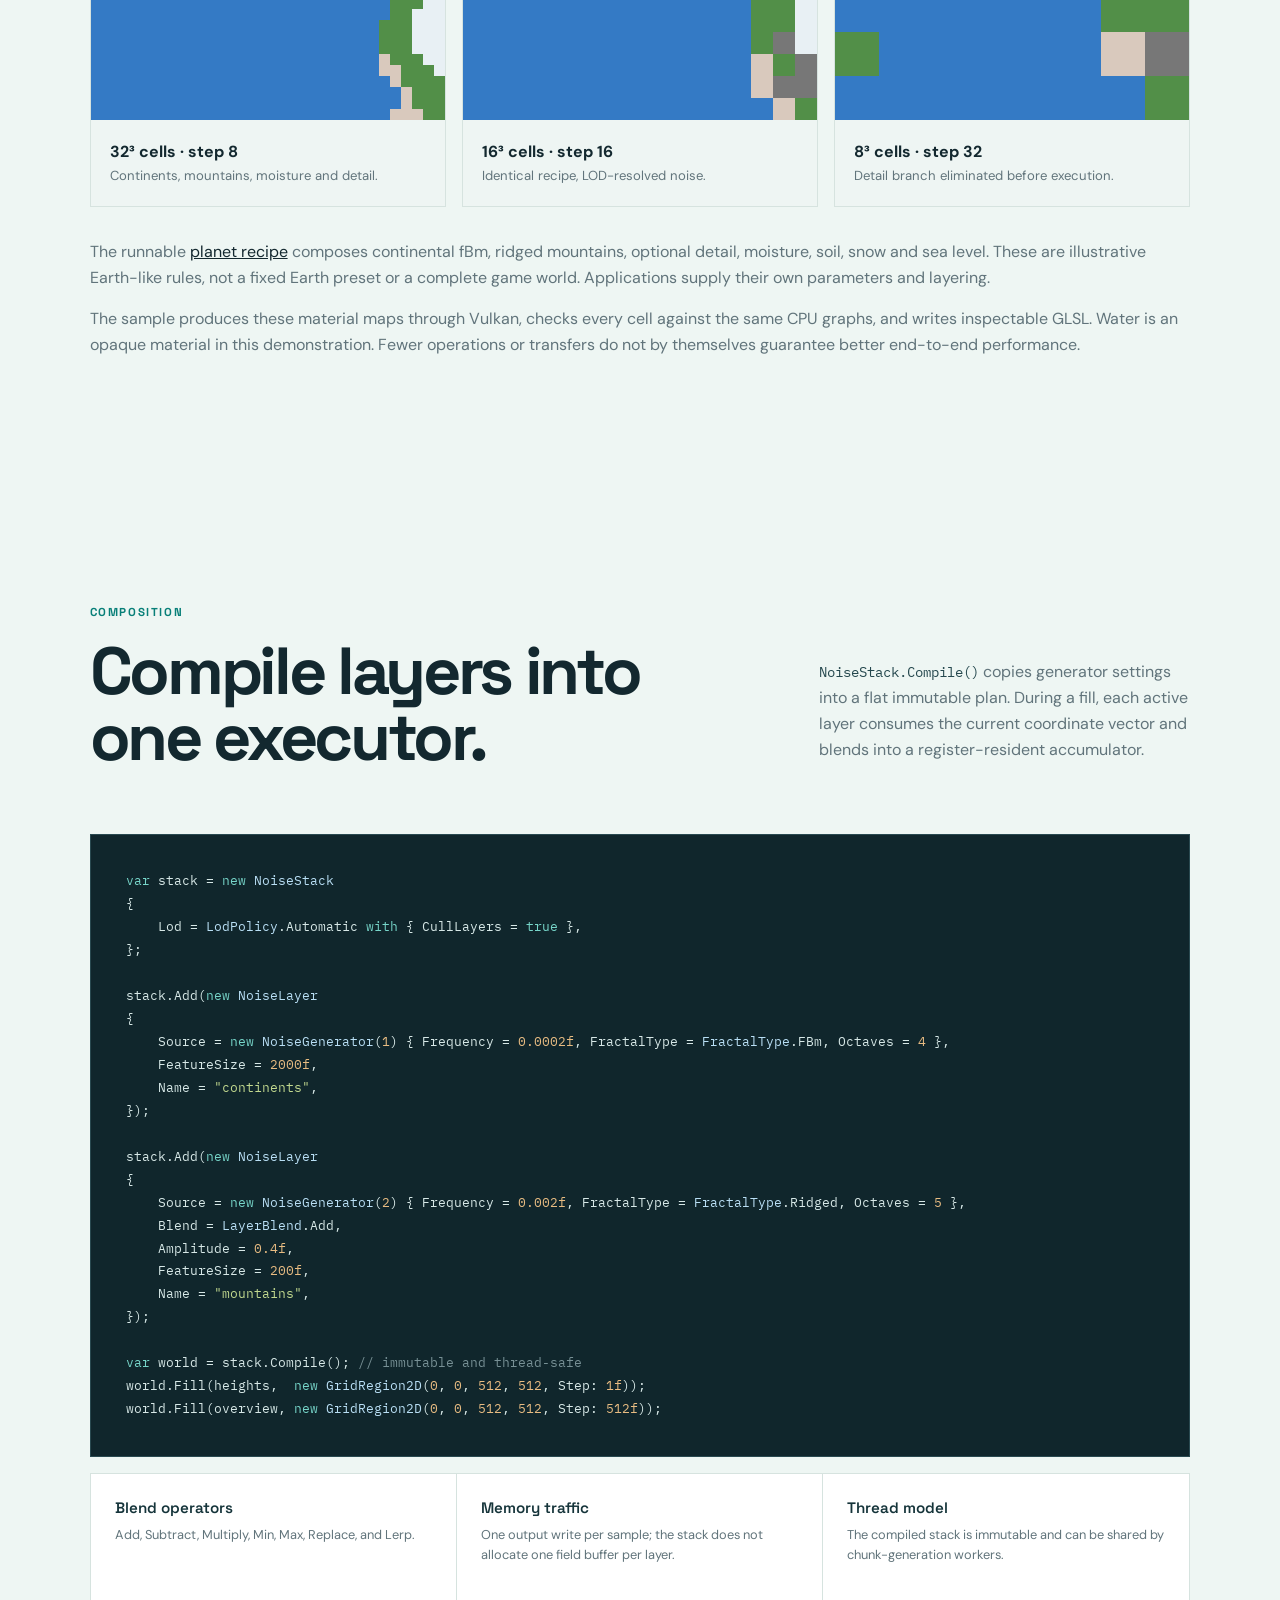
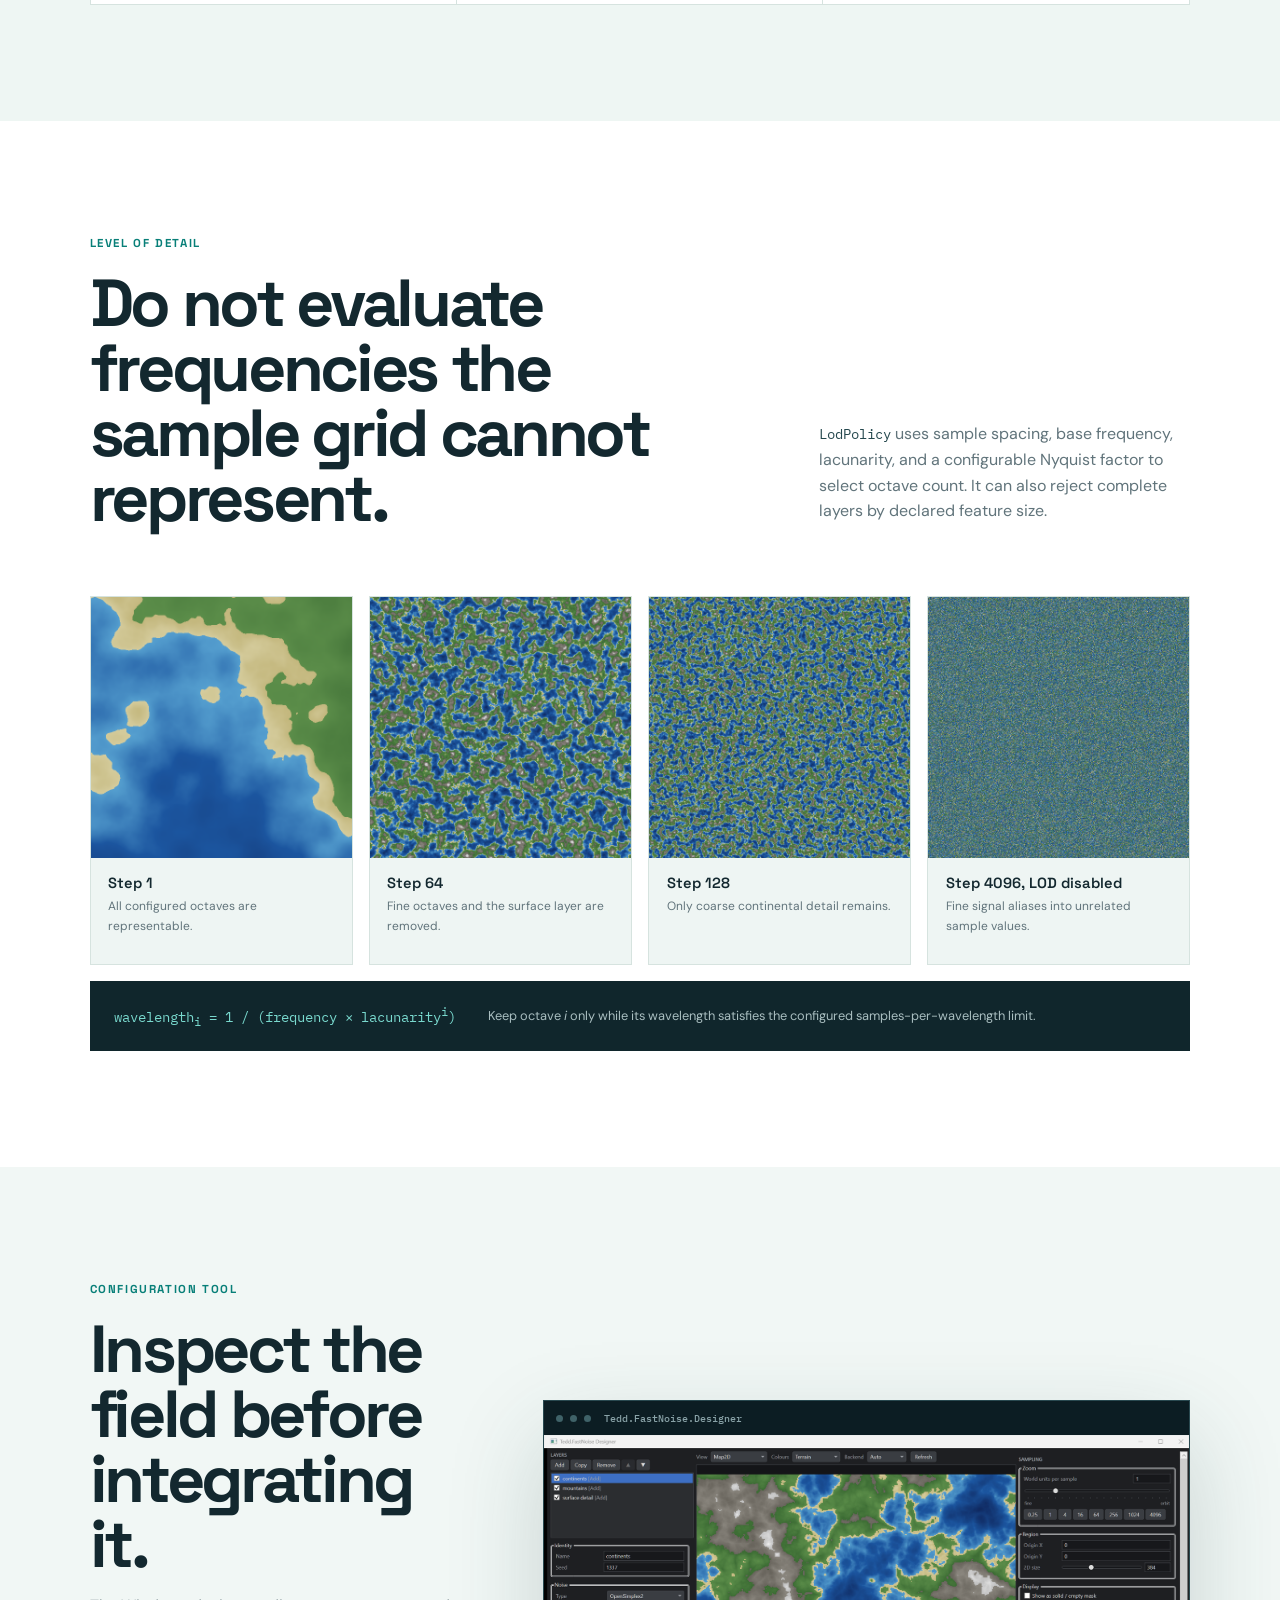
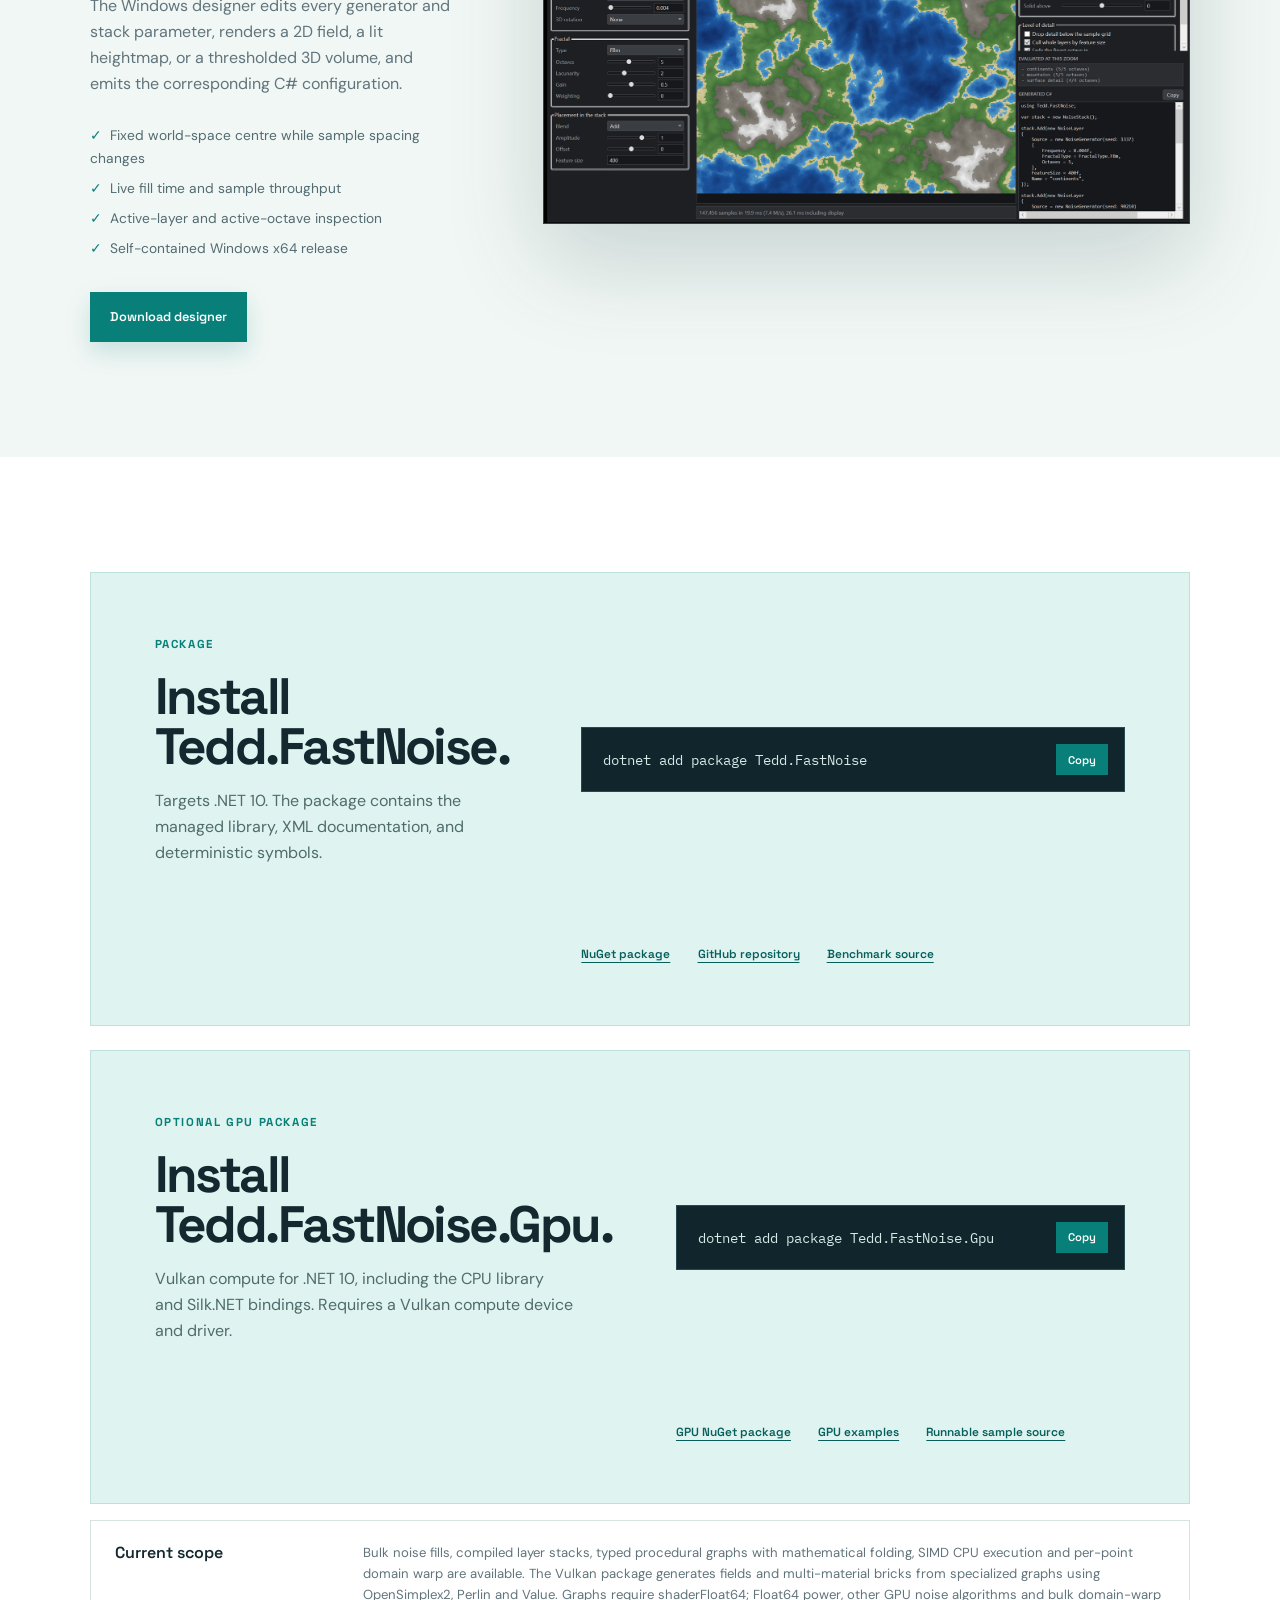
==== commit a3756384: "Use visible coarse terrain for the LOD gallery example" ====
--- a/docs/index.html
+++ b/docs/index.html
@@ -358,7 +358,7 @@
       <div class="lod-grid">
         <figure class="reveal"><img src="gallery/lod-1.png" alt="Eight octave terrain at one world unit per sample" width="560" height="560" loading="lazy"><figcaption><strong>Step 1</strong><span>All configured octaves are representable.</span></figcaption></figure>
         <figure class="reveal"><img src="gallery/lod-64.png" alt="The same terrain at 64 world units per sample with fine octaves removed" width="560" height="560" loading="lazy"><figcaption><strong>Step 64</strong><span>Fine octaves and the surface layer are removed.</span></figcaption></figure>
-        <figure class="reveal"><img src="gallery/lod-1024.png" alt="The same terrain at 1024 world units per sample approaching its mean" width="560" height="560" loading="lazy"><figcaption><strong>Step 1024</strong><span>The base octave fades toward the field mean.</span></figcaption></figure>
+        <figure class="reveal"><img src="gallery/lod-128.png" alt="Terrain at 128 world units per sample retaining only coarse continental detail" width="560" height="560" loading="lazy"><figcaption><strong>Step 128</strong><span>Only coarse continental detail remains.</span></figcaption></figure>
         <figure class="reveal"><img src="gallery/lod-off-4096.png" alt="Aliased full-detail terrain sampled at 4096 world units per sample" width="560" height="560" loading="lazy"><figcaption><strong>Step 4096, LOD disabled</strong><span>Fine signal aliases into unrelated sample values.</span></figcaption></figure>
       </div>
 
